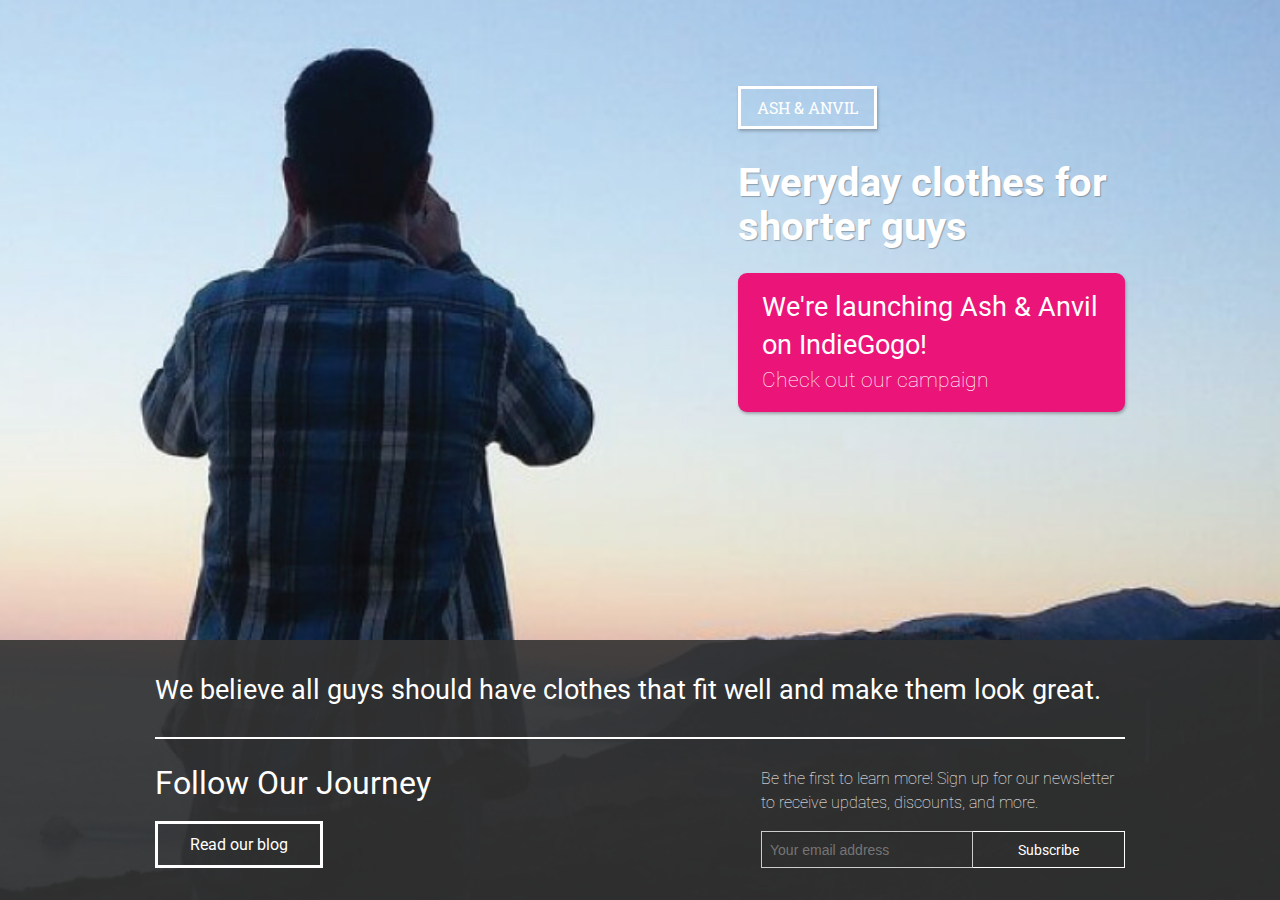
==== index.html @ 69ce6f6b "Adding OG tags to website and shareables page." ====
<!doctype html>
<html class="no-js" lang="en">
  <head>
    <meta charset="utf-8" />
    <meta name="viewport" content="width=device-width, initial-scale=1.0" />
    <meta property="og:title" content="Ash &amp; Anvil: Everyday shirts for the shorter guy">
	<meta content="Short guys struggle to find clothes that fit well.  We created their perfect shirt." property="og:description">
    <meta property="og:image" content="http://res.cloudinary.com/indiegogo-media-prod-cld/image/upload/c_fill,h_413,w_620/v1422154371/aerihfvxz7x0zca04md7.jpg" />
    <title>Ash &amp; Anvil - Everyday clothes for shorter guys</title>
    <link rel="stylesheet" href="stylesheets/style.css" />
    <link href="http://maxcdn.bootstrapcdn.com/font-awesome/4.2.0/css/font-awesome.min.css" rel="stylesheet">
    <script src="js/modernizr.js"></script>

	<script>
	    (function(f,b,g){
	        var xo=g.prototype.open,xs=g.prototype.send,c;
	        f.hj=f.hj||function(){(f.hj.q=f.hj.q||[]).push(arguments)};
	        f._hjSettings={hjid:10454, hjsv:2};
	        function ls(){f.hj.documentHtml=b.documentElement.outerHTML;c=b.createElement("script");c.async=1;c.src="//static.hotjar.com/c/hotjar-10454.js?sv=2";b.getElementsByTagName("head")[0].appendChild(c);}
	        if(b.readyState==="interactive"||b.readyState==="complete"||b.readyState==="loaded"){ls();}else{if(b.addEventListener){b.addEventListener("DOMContentLoaded",ls,false);}}
	        if(!f._hjPlayback && b.addEventListener){
	            g.prototype.open=function(l,j,m,h,k){this._u=j;xo.call(this,l,j,m,h,k)};
	            g.prototype.send=function(e){var j=this;function h(){if(j.readyState===4){f.hj("_xhr",j._u,j.status,j.response)}}this.addEventListener("readystatechange",h,false);xs.call(this,e)};
	        }
	    })(window,document,window.XMLHttpRequest);
	</script>

  </head>
  <body class="landing-page">

	<div class="hero-wrapper">
		<div class="row layout-row">
			<div class="medium-5 medium-push-7 columns text-content">
				<a href="index.html" class="logo-wrapper">Ash &amp; Anvil</a>
				<h1>Everyday clothes for shorter guys</h1>		
				<a href="http://igg.me/at/ash-and-anvil" target="_blank" class="indiegogo-button">
					<h3>We're launching Ash &amp; Anvil on IndieGogo!</h3>
					<p>Check out our campaign</p>
				</a>
			</div>
		</div>
	</div>

	<div class="footer-wrapper">
		<div class="row layout-row">
			<div class="large-12 columns text-content">
				<h3>We believe all guys should have clothes that fit well and make them look great.</h3>
				
				<div class="layout-inner-row">
					<div class="text inline">
						<h2>Follow Our Journey</h2>

						<a href="ourjourney.html" class="button white">Read our blog</a>
					</div><div class="sign-up inline">

						<!-- Begin MailChimp Signup Form -->
						<div id="mc_embed_signup">
							<form action="http://startupeffect.us8.list-manage.com/subscribe/post?u=512eec7bf910b686a4cf86372&amp;id=dde7fd5a45" method="post" id="mc-embedded-subscribe-form" name="mc-embedded-subscribe-form" class="validate" target="_blank" novalidate>
							    <div id="mc_embed_signup_scroll">

							    	<p>Be the first to learn more! Sign up for our newsletter to receive updates, discounts, and more.</p>

									<div class="row collapse">
										<div class="small-7 columns">
											<div class="mc-field-group">
												<label for="mce-EMAIL" style="display: none;">Your Email Address</label>
												<input type="email" value="" name="EMAIL" class="required email white" id="mce-EMAIL" placeholder="Your email address">
											</div>
										</div>
										<div class="small-5 columns">
											<div id="mce-responses" class="clear">
												<div class="response" id="mce-error-response" style="display:none"></div>
												<div class="response" id="mce-success-response" style="display:none"></div>
											</div>    <!-- real people should not fill this in and expect good things - do not remove this or risk form bot signups-->
										    <div style="position: absolute; left: -5000px;"><input type="text" name="b_512eec7bf910b686a4cf86372_dde7fd5a45" tabindex="-1" value=""></div>
										    <div class="clear"><input type="submit" value="Subscribe" name="subscribe" id="mc-embedded-subscribe" class="button white sign-up-button postfix"></div>
										</div>
								    </div>
							    </div>
							</form>
						</div>

						<!--End mc_embed_signup-->
					</div>			
				</div>

			</div>
		</div>
	</div>

    <script src="js/jquery.min.js"></script>
    <script src="js/foundation.min.js"></script>
    <script src="js/app.js"></script>

	<script>
	  (function(i,s,o,g,r,a,m){i['GoogleAnalyticsObject']=r;i[r]=i[r]||function(){
	  (i[r].q=i[r].q||[]).push(arguments)},i[r].l=1*new Date();a=s.createElement(o),
	  m=s.getElementsByTagName(o)[0];a.async=1;a.src=g;m.parentNode.insertBefore(a,m)
	  })(window,document,'script','//www.google-analytics.com/analytics.js','ga');

	  ga('create', 'UA-18984996-2', 'auto');
	  ga('send', 'pageview');

	</script>

  </body>
</html>
---- stylesheets/style.css ----
@import url(http://fonts.googleapis.com/css?family=Roboto+Slab:700,400);@import url(http://fonts.googleapis.com/css?family=Roboto:500,300,700,400);meta.foundation-version{font-family:"/5.5.0/"}meta.foundation-mq-small{font-family:"/only screen/";width:0}meta.foundation-mq-small-only{font-family:"/only screen and (max-width: 40em)/";width:0}meta.foundation-mq-medium{font-family:"/only screen and (min-width:40.063em)/";width:40.063em}meta.foundation-mq-medium-only{font-family:"/only screen and (min-width:40.063em) and (max-width:64em)/";width:40.063em}meta.foundation-mq-large{font-family:"/only screen and (min-width:64.063em)/";width:64.063em}meta.foundation-mq-large-only{font-family:"/only screen and (min-width:64.063em) and (max-width:90em)/";width:64.063em}meta.foundation-mq-xlarge{font-family:"/only screen and (min-width:90.063em)/";width:90.063em}meta.foundation-mq-xlarge-only{font-family:"/only screen and (min-width:90.063em) and (max-width:120em)/";width:90.063em}meta.foundation-mq-xxlarge{font-family:"/only screen and (min-width:120.063em)/";width:120.063em}meta.foundation-data-attribute-namespace{font-family:false}html,body{height:100%}*,*:before,*:after{-webkit-box-sizing:border-box;-moz-box-sizing:border-box;box-sizing:border-box}html,body{font-size:100%}body{background:#fff;color:#222;padding:0;margin:0;font-family:"Helvetica Neue",Helvetica,Roboto,Arial,sans-serif;font-weight:normal;font-style:normal;line-height:1.5;position:relative;cursor:auto}a:hover{cursor:pointer}img{max-width:100%;height:auto}img{-ms-interpolation-mode:bicubic}#map_canvas img,#map_canvas embed,#map_canvas object,.map_canvas img,.map_canvas embed,.map_canvas object{max-width:none !important}.left{float:left !important}.right{float:right !important}.clearfix:before,.clearfix:after{content:" ";display:table}.clearfix:after{clear:both}.hide{display:none !important;visibility:hidden}.invisible{visibility:hidden}.antialiased{-webkit-font-smoothing:antialiased;-moz-osx-font-smoothing:grayscale}img{display:inline-block;vertical-align:middle}textarea{height:auto;min-height:50px}select{width:100%}.row{width:100%;margin-left:auto;margin-right:auto;margin-top:0;margin-bottom:0;max-width:62.5rem}.row:before,.row:after{content:" ";display:table}.row:after{clear:both}.row.collapse>.column,.row.collapse>.columns{padding-left:0;padding-right:0}.row.collapse .row{margin-left:0;margin-right:0}.row .row{width:auto;margin-left:-0.9375rem;margin-right:-0.9375rem;margin-top:0;margin-bottom:0;max-width:none}.row .row:before,.row .row:after{content:" ";display:table}.row .row:after{clear:both}.row .row.collapse{width:auto;margin:0;max-width:none}.row .row.collapse:before,.row .row.collapse:after{content:" ";display:table}.row .row.collapse:after{clear:both}.column,.columns{padding-left:0.9375rem;padding-right:0.9375rem;width:100%;float:left}[class*="column"]+[class*="column"]:last-child{float:right}[class*="column"]+[class*="column"].end{float:left}@media only screen{.small-push-0{position:relative;left:0%;right:auto}.small-pull-0{position:relative;right:0%;left:auto}.small-push-1{position:relative;left:8.33333%;right:auto}.small-pull-1{position:relative;right:8.33333%;left:auto}.small-push-2{position:relative;left:16.66667%;right:auto}.small-pull-2{position:relative;right:16.66667%;left:auto}.small-push-3{position:relative;left:25%;right:auto}.small-pull-3{position:relative;right:25%;left:auto}.small-push-4{position:relative;left:33.33333%;right:auto}.small-pull-4{position:relative;right:33.33333%;left:auto}.small-push-5{position:relative;left:41.66667%;right:auto}.small-pull-5{position:relative;right:41.66667%;left:auto}.small-push-6{position:relative;left:50%;right:auto}.small-pull-6{position:relative;right:50%;left:auto}.small-push-7{position:relative;left:58.33333%;right:auto}.small-pull-7{position:relative;right:58.33333%;left:auto}.small-push-8{position:relative;left:66.66667%;right:auto}.small-pull-8{position:relative;right:66.66667%;left:auto}.small-push-9{position:relative;left:75%;right:auto}.small-pull-9{position:relative;right:75%;left:auto}.small-push-10{position:relative;left:83.33333%;right:auto}.small-pull-10{position:relative;right:83.33333%;left:auto}.small-push-11{position:relative;left:91.66667%;right:auto}.small-pull-11{position:relative;right:91.66667%;left:auto}.column,.columns{position:relative;padding-left:0.9375rem;padding-right:0.9375rem;float:left}.small-1{width:8.33333%}.small-2{width:16.66667%}.small-3{width:25%}.small-4{width:33.33333%}.small-5{width:41.66667%}.small-6{width:50%}.small-7{width:58.33333%}.small-8{width:66.66667%}.small-9{width:75%}.small-10{width:83.33333%}.small-11{width:91.66667%}.small-12{width:100%}.small-offset-0{margin-left:0% !important}.small-offset-1{margin-left:8.33333% !important}.small-offset-2{margin-left:16.66667% !important}.small-offset-3{margin-left:25% !important}.small-offset-4{margin-left:33.33333% !important}.small-offset-5{margin-left:41.66667% !important}.small-offset-6{margin-left:50% !important}.small-offset-7{margin-left:58.33333% !important}.small-offset-8{margin-left:66.66667% !important}.small-offset-9{margin-left:75% !important}.small-offset-10{margin-left:83.33333% !important}.small-offset-11{margin-left:91.66667% !important}.small-reset-order{margin-left:0;margin-right:0;left:auto;right:auto;float:left}.column.small-centered,.columns.small-centered{margin-left:auto;margin-right:auto;float:none}.column.small-uncentered,.columns.small-uncentered{margin-left:0;margin-right:0;float:left}.column.small-centered:last-child,.columns.small-centered:last-child{float:none}.column.small-uncentered:last-child,.columns.small-uncentered:last-child{float:left}.column.small-uncentered.opposite,.columns.small-uncentered.opposite{float:right}.row.small-collapse>.column,.row.small-collapse>.columns{padding-left:0;padding-right:0}.row.small-collapse .row{margin-left:0;margin-right:0}.row.small-uncollapse>.column,.row.small-uncollapse>.columns{padding-left:0.9375rem;padding-right:0.9375rem;float:left}}@media only screen and (min-width: 40.063em){.medium-push-0{position:relative;left:0%;right:auto}.medium-pull-0{position:relative;right:0%;left:auto}.medium-push-1{position:relative;left:8.33333%;right:auto}.medium-pull-1{position:relative;right:8.33333%;left:auto}.medium-push-2{position:relative;left:16.66667%;right:auto}.medium-pull-2{position:relative;right:16.66667%;left:auto}.medium-push-3{position:relative;left:25%;right:auto}.medium-pull-3{position:relative;right:25%;left:auto}.medium-push-4{position:relative;left:33.33333%;right:auto}.medium-pull-4{position:relative;right:33.33333%;left:auto}.medium-push-5{position:relative;left:41.66667%;right:auto}.medium-pull-5{position:relative;right:41.66667%;left:auto}.medium-push-6{position:relative;left:50%;right:auto}.medium-pull-6{position:relative;right:50%;left:auto}.medium-push-7{position:relative;left:58.33333%;right:auto}.medium-pull-7{position:relative;right:58.33333%;left:auto}.medium-push-8{position:relative;left:66.66667%;right:auto}.medium-pull-8{position:relative;right:66.66667%;left:auto}.medium-push-9{position:relative;left:75%;right:auto}.medium-pull-9{position:relative;right:75%;left:auto}.medium-push-10{position:relative;left:83.33333%;right:auto}.medium-pull-10{position:relative;right:83.33333%;left:auto}.medium-push-11{position:relative;left:91.66667%;right:auto}.medium-pull-11{position:relative;right:91.66667%;left:auto}.column,.columns{position:relative;padding-left:0.9375rem;padding-right:0.9375rem;float:left}.medium-1{width:8.33333%}.medium-2{width:16.66667%}.medium-3{width:25%}.medium-4{width:33.33333%}.medium-5{width:41.66667%}.medium-6{width:50%}.medium-7{width:58.33333%}.medium-8{width:66.66667%}.medium-9{width:75%}.medium-10{width:83.33333%}.medium-11{width:91.66667%}.medium-12{width:100%}.medium-offset-0{margin-left:0% !important}.medium-offset-1{margin-left:8.33333% !important}.medium-offset-2{margin-left:16.66667% !important}.medium-offset-3{margin-left:25% !important}.medium-offset-4{margin-left:33.33333% !important}.medium-offset-5{margin-left:41.66667% !important}.medium-offset-6{margin-left:50% !important}.medium-offset-7{margin-left:58.33333% !important}.medium-offset-8{margin-left:66.66667% !important}.medium-offset-9{margin-left:75% !important}.medium-offset-10{margin-left:83.33333% !important}.medium-offset-11{margin-left:91.66667% !important}.medium-reset-order{margin-left:0;margin-right:0;left:auto;right:auto;float:left}.column.medium-centered,.columns.medium-centered{margin-left:auto;margin-right:auto;float:none}.column.medium-uncentered,.columns.medium-uncentered{margin-left:0;margin-right:0;float:left}.column.medium-centered:last-child,.columns.medium-centered:last-child{float:none}.column.medium-uncentered:last-child,.columns.medium-uncentered:last-child{float:left}.column.medium-uncentered.opposite,.columns.medium-uncentered.opposite{float:right}.row.medium-collapse>.column,.row.medium-collapse>.columns{padding-left:0;padding-right:0}.row.medium-collapse .row{margin-left:0;margin-right:0}.row.medium-uncollapse>.column,.row.medium-uncollapse>.columns{padding-left:0.9375rem;padding-right:0.9375rem;float:left}.push-0{position:relative;left:0%;right:auto}.pull-0{position:relative;right:0%;left:auto}.push-1{position:relative;left:8.33333%;right:auto}.pull-1{position:relative;right:8.33333%;left:auto}.push-2{position:relative;left:16.66667%;right:auto}.pull-2{position:relative;right:16.66667%;left:auto}.push-3{position:relative;left:25%;right:auto}.pull-3{position:relative;right:25%;left:auto}.push-4{position:relative;left:33.33333%;right:auto}.pull-4{position:relative;right:33.33333%;left:auto}.push-5{position:relative;left:41.66667%;right:auto}.pull-5{position:relative;right:41.66667%;left:auto}.push-6{position:relative;left:50%;right:auto}.pull-6{position:relative;right:50%;left:auto}.push-7{position:relative;left:58.33333%;right:auto}.pull-7{position:relative;right:58.33333%;left:auto}.push-8{position:relative;left:66.66667%;right:auto}.pull-8{position:relative;right:66.66667%;left:auto}.push-9{position:relative;left:75%;right:auto}.pull-9{position:relative;right:75%;left:auto}.push-10{position:relative;left:83.33333%;right:auto}.pull-10{position:relative;right:83.33333%;left:auto}.push-11{position:relative;left:91.66667%;right:auto}.pull-11{position:relative;right:91.66667%;left:auto}}@media only screen and (min-width: 64.063em){.large-push-0{position:relative;left:0%;right:auto}.large-pull-0{position:relative;right:0%;left:auto}.large-push-1{position:relative;left:8.33333%;right:auto}.large-pull-1{position:relative;right:8.33333%;left:auto}.large-push-2{position:relative;left:16.66667%;right:auto}.large-pull-2{position:relative;right:16.66667%;left:auto}.large-push-3{position:relative;left:25%;right:auto}.large-pull-3{position:relative;right:25%;left:auto}.large-push-4{position:relative;left:33.33333%;right:auto}.large-pull-4{position:relative;right:33.33333%;left:auto}.large-push-5{position:relative;left:41.66667%;right:auto}.large-pull-5{position:relative;right:41.66667%;left:auto}.large-push-6{position:relative;left:50%;right:auto}.large-pull-6{position:relative;right:50%;left:auto}.large-push-7{position:relative;left:58.33333%;right:auto}.large-pull-7{position:relative;right:58.33333%;left:auto}.large-push-8{position:relative;left:66.66667%;right:auto}.large-pull-8{position:relative;right:66.66667%;left:auto}.large-push-9{position:relative;left:75%;right:auto}.large-pull-9{position:relative;right:75%;left:auto}.large-push-10{position:relative;left:83.33333%;right:auto}.large-pull-10{position:relative;right:83.33333%;left:auto}.large-push-11{position:relative;left:91.66667%;right:auto}.large-pull-11{position:relative;right:91.66667%;left:auto}.column,.columns{position:relative;padding-left:0.9375rem;padding-right:0.9375rem;float:left}.large-1{width:8.33333%}.large-2{width:16.66667%}.large-3{width:25%}.large-4{width:33.33333%}.large-5{width:41.66667%}.large-6{width:50%}.large-7{width:58.33333%}.large-8{width:66.66667%}.large-9{width:75%}.large-10{width:83.33333%}.large-11{width:91.66667%}.large-12{width:100%}.large-offset-0{margin-left:0% !important}.large-offset-1{margin-left:8.33333% !important}.large-offset-2{margin-left:16.66667% !important}.large-offset-3{margin-left:25% !important}.large-offset-4{margin-left:33.33333% !important}.large-offset-5{margin-left:41.66667% !important}.large-offset-6{margin-left:50% !important}.large-offset-7{margin-left:58.33333% !important}.large-offset-8{margin-left:66.66667% !important}.large-offset-9{margin-left:75% !important}.large-offset-10{margin-left:83.33333% !important}.large-offset-11{margin-left:91.66667% !important}.large-reset-order{margin-left:0;margin-right:0;left:auto;right:auto;float:left}.column.large-centered,.columns.large-centered{margin-left:auto;margin-right:auto;float:none}.column.large-uncentered,.columns.large-uncentered{margin-left:0;margin-right:0;float:left}.column.large-centered:last-child,.columns.large-centered:last-child{float:none}.column.large-uncentered:last-child,.columns.large-uncentered:last-child{float:left}.column.large-uncentered.opposite,.columns.large-uncentered.opposite{float:right}.row.large-collapse>.column,.row.large-collapse>.columns{padding-left:0;padding-right:0}.row.large-collapse .row{margin-left:0;margin-right:0}.row.large-uncollapse>.column,.row.large-uncollapse>.columns{padding-left:0.9375rem;padding-right:0.9375rem;float:left}.push-0{position:relative;left:0%;right:auto}.pull-0{position:relative;right:0%;left:auto}.push-1{position:relative;left:8.33333%;right:auto}.pull-1{position:relative;right:8.33333%;left:auto}.push-2{position:relative;left:16.66667%;right:auto}.pull-2{position:relative;right:16.66667%;left:auto}.push-3{position:relative;left:25%;right:auto}.pull-3{position:relative;right:25%;left:auto}.push-4{position:relative;left:33.33333%;right:auto}.pull-4{position:relative;right:33.33333%;left:auto}.push-5{position:relative;left:41.66667%;right:auto}.pull-5{position:relative;right:41.66667%;left:auto}.push-6{position:relative;left:50%;right:auto}.pull-6{position:relative;right:50%;left:auto}.push-7{position:relative;left:58.33333%;right:auto}.pull-7{position:relative;right:58.33333%;left:auto}.push-8{position:relative;left:66.66667%;right:auto}.pull-8{position:relative;right:66.66667%;left:auto}.push-9{position:relative;left:75%;right:auto}.pull-9{position:relative;right:75%;left:auto}.push-10{position:relative;left:83.33333%;right:auto}.pull-10{position:relative;right:83.33333%;left:auto}.push-11{position:relative;left:91.66667%;right:auto}.pull-11{position:relative;right:91.66667%;left:auto}}.accordion{margin-bottom:0}.accordion:before,.accordion:after{content:" ";display:table}.accordion:after{clear:both}.accordion .accordion-navigation,.accordion dd{display:block;margin-bottom:0 !important}.accordion .accordion-navigation.active>a,.accordion dd.active>a{background:#e8e8e8}.accordion .accordion-navigation>a,.accordion dd>a{background:#EFEFEF;color:#222;padding:1rem;display:block;font-family:"Helvetica Neue",Helvetica,Roboto,Arial,sans-serif;font-size:1rem}.accordion .accordion-navigation>a:hover,.accordion dd>a:hover{background:#e3e3e3}.accordion .accordion-navigation>.content,.accordion dd>.content{display:none;padding:0.9375rem}.accordion .accordion-navigation>.content.active,.accordion dd>.content.active{display:block;background:#fff}.alert-box{border-style:solid;border-width:1px;display:block;font-weight:normal;margin-bottom:1.25rem;position:relative;padding:0.875rem 1.5rem 0.875rem 0.875rem;font-size:0.8125rem;transition:opacity 300ms ease-out;background-color:#008CBA;border-color:#0078a0;color:#fff}.alert-box .close{font-size:1.375rem;padding:9px 6px 4px;line-height:0;position:absolute;top:50%;margin-top:-0.6875rem;right:0.25rem;color:#333;opacity:0.3;background:inherit}.alert-box .close:hover,.alert-box .close:focus{opacity:0.5}.alert-box.radius{border-radius:3px}.alert-box.round{border-radius:1000px}.alert-box.success{background-color:#43AC6A;border-color:#3a945b;color:#fff}.alert-box.alert{background-color:#f04124;border-color:#de2d0f;color:#fff}.alert-box.secondary{background-color:#e7e7e7;border-color:#c7c7c7;color:#4f4f4f}.alert-box.warning{background-color:#f08a24;border-color:#de770f;color:#fff}.alert-box.info{background-color:#a0d3e8;border-color:#74bfdd;color:#4f4f4f}.alert-box.alert-close{opacity:0}[class*="block-grid-"]{display:block;padding:0;margin:0 -0.625rem}[class*="block-grid-"]:before,[class*="block-grid-"]:after{content:" ";display:table}[class*="block-grid-"]:after{clear:both}[class*="block-grid-"]>li{display:block;height:auto;float:left;padding:0 0.625rem 1.25rem}@media only screen{.small-block-grid-1>li{width:100%;list-style:none}.small-block-grid-1>li:nth-of-type(1n){clear:none}.small-block-grid-1>li:nth-of-type(1n+1){clear:both}.small-block-grid-2>li{width:50%;list-style:none}.small-block-grid-2>li:nth-of-type(1n){clear:none}.small-block-grid-2>li:nth-of-type(2n+1){clear:both}.small-block-grid-3>li{width:33.33333%;list-style:none}.small-block-grid-3>li:nth-of-type(1n){clear:none}.small-block-grid-3>li:nth-of-type(3n+1){clear:both}.small-block-grid-4>li{width:25%;list-style:none}.small-block-grid-4>li:nth-of-type(1n){clear:none}.small-block-grid-4>li:nth-of-type(4n+1){clear:both}.small-block-grid-5>li{width:20%;list-style:none}.small-block-grid-5>li:nth-of-type(1n){clear:none}.small-block-grid-5>li:nth-of-type(5n+1){clear:both}.small-block-grid-6>li{width:16.66667%;list-style:none}.small-block-grid-6>li:nth-of-type(1n){clear:none}.small-block-grid-6>li:nth-of-type(6n+1){clear:both}.small-block-grid-7>li{width:14.28571%;list-style:none}.small-block-grid-7>li:nth-of-type(1n){clear:none}.small-block-grid-7>li:nth-of-type(7n+1){clear:both}.small-block-grid-8>li{width:12.5%;list-style:none}.small-block-grid-8>li:nth-of-type(1n){clear:none}.small-block-grid-8>li:nth-of-type(8n+1){clear:both}.small-block-grid-9>li{width:11.11111%;list-style:none}.small-block-grid-9>li:nth-of-type(1n){clear:none}.small-block-grid-9>li:nth-of-type(9n+1){clear:both}.small-block-grid-10>li{width:10%;list-style:none}.small-block-grid-10>li:nth-of-type(1n){clear:none}.small-block-grid-10>li:nth-of-type(10n+1){clear:both}.small-block-grid-11>li{width:9.09091%;list-style:none}.small-block-grid-11>li:nth-of-type(1n){clear:none}.small-block-grid-11>li:nth-of-type(11n+1){clear:both}.small-block-grid-12>li{width:8.33333%;list-style:none}.small-block-grid-12>li:nth-of-type(1n){clear:none}.small-block-grid-12>li:nth-of-type(12n+1){clear:both}}@media only screen and (min-width: 40.063em){.medium-block-grid-1>li{width:100%;list-style:none}.medium-block-grid-1>li:nth-of-type(1n){clear:none}.medium-block-grid-1>li:nth-of-type(1n+1){clear:both}.medium-block-grid-2>li{width:50%;list-style:none}.medium-block-grid-2>li:nth-of-type(1n){clear:none}.medium-block-grid-2>li:nth-of-type(2n+1){clear:both}.medium-block-grid-3>li{width:33.33333%;list-style:none}.medium-block-grid-3>li:nth-of-type(1n){clear:none}.medium-block-grid-3>li:nth-of-type(3n+1){clear:both}.medium-block-grid-4>li{width:25%;list-style:none}.medium-block-grid-4>li:nth-of-type(1n){clear:none}.medium-block-grid-4>li:nth-of-type(4n+1){clear:both}.medium-block-grid-5>li{width:20%;list-style:none}.medium-block-grid-5>li:nth-of-type(1n){clear:none}.medium-block-grid-5>li:nth-of-type(5n+1){clear:both}.medium-block-grid-6>li{width:16.66667%;list-style:none}.medium-block-grid-6>li:nth-of-type(1n){clear:none}.medium-block-grid-6>li:nth-of-type(6n+1){clear:both}.medium-block-grid-7>li{width:14.28571%;list-style:none}.medium-block-grid-7>li:nth-of-type(1n){clear:none}.medium-block-grid-7>li:nth-of-type(7n+1){clear:both}.medium-block-grid-8>li{width:12.5%;list-style:none}.medium-block-grid-8>li:nth-of-type(1n){clear:none}.medium-block-grid-8>li:nth-of-type(8n+1){clear:both}.medium-block-grid-9>li{width:11.11111%;list-style:none}.medium-block-grid-9>li:nth-of-type(1n){clear:none}.medium-block-grid-9>li:nth-of-type(9n+1){clear:both}.medium-block-grid-10>li{width:10%;list-style:none}.medium-block-grid-10>li:nth-of-type(1n){clear:none}.medium-block-grid-10>li:nth-of-type(10n+1){clear:both}.medium-block-grid-11>li{width:9.09091%;list-style:none}.medium-block-grid-11>li:nth-of-type(1n){clear:none}.medium-block-grid-11>li:nth-of-type(11n+1){clear:both}.medium-block-grid-12>li{width:8.33333%;list-style:none}.medium-block-grid-12>li:nth-of-type(1n){clear:none}.medium-block-grid-12>li:nth-of-type(12n+1){clear:both}}@media only screen and (min-width: 64.063em){.large-block-grid-1>li{width:100%;list-style:none}.large-block-grid-1>li:nth-of-type(1n){clear:none}.large-block-grid-1>li:nth-of-type(1n+1){clear:both}.large-block-grid-2>li{width:50%;list-style:none}.large-block-grid-2>li:nth-of-type(1n){clear:none}.large-block-grid-2>li:nth-of-type(2n+1){clear:both}.large-block-grid-3>li{width:33.33333%;list-style:none}.large-block-grid-3>li:nth-of-type(1n){clear:none}.large-block-grid-3>li:nth-of-type(3n+1){clear:both}.large-block-grid-4>li{width:25%;list-style:none}.large-block-grid-4>li:nth-of-type(1n){clear:none}.large-block-grid-4>li:nth-of-type(4n+1){clear:both}.large-block-grid-5>li{width:20%;list-style:none}.large-block-grid-5>li:nth-of-type(1n){clear:none}.large-block-grid-5>li:nth-of-type(5n+1){clear:both}.large-block-grid-6>li{width:16.66667%;list-style:none}.large-block-grid-6>li:nth-of-type(1n){clear:none}.large-block-grid-6>li:nth-of-type(6n+1){clear:both}.large-block-grid-7>li{width:14.28571%;list-style:none}.large-block-grid-7>li:nth-of-type(1n){clear:none}.large-block-grid-7>li:nth-of-type(7n+1){clear:both}.large-block-grid-8>li{width:12.5%;list-style:none}.large-block-grid-8>li:nth-of-type(1n){clear:none}.large-block-grid-8>li:nth-of-type(8n+1){clear:both}.large-block-grid-9>li{width:11.11111%;list-style:none}.large-block-grid-9>li:nth-of-type(1n){clear:none}.large-block-grid-9>li:nth-of-type(9n+1){clear:both}.large-block-grid-10>li{width:10%;list-style:none}.large-block-grid-10>li:nth-of-type(1n){clear:none}.large-block-grid-10>li:nth-of-type(10n+1){clear:both}.large-block-grid-11>li{width:9.09091%;list-style:none}.large-block-grid-11>li:nth-of-type(1n){clear:none}.large-block-grid-11>li:nth-of-type(11n+1){clear:both}.large-block-grid-12>li{width:8.33333%;list-style:none}.large-block-grid-12>li:nth-of-type(1n){clear:none}.large-block-grid-12>li:nth-of-type(12n+1){clear:both}}.breadcrumbs{display:block;padding:0.5625rem 0.875rem 0.5625rem;overflow:hidden;margin-left:0;list-style:none;border-style:solid;border-width:1px;background-color:#f4f4f4;border-color:#dcdcdc;border-radius:3px}.breadcrumbs>*{margin:0;float:left;font-size:0.6875rem;line-height:0.6875rem;text-transform:uppercase;color:#008CBA}.breadcrumbs>*:hover a,.breadcrumbs>*:focus a{text-decoration:underline}.breadcrumbs>* a{color:#008CBA}.breadcrumbs>*.current{cursor:default;color:#333}.breadcrumbs>*.current a{cursor:default;color:#333}.breadcrumbs>*.current:hover,.breadcrumbs>*.current:hover a,.breadcrumbs>*.current:focus,.breadcrumbs>*.current:focus a{text-decoration:none}.breadcrumbs>*.unavailable{color:#999}.breadcrumbs>*.unavailable a{color:#999}.breadcrumbs>*.unavailable:hover,.breadcrumbs>*.unavailable:hover a,.breadcrumbs>*.unavailable:focus,.breadcrumbs>*.unavailable a:focus{text-decoration:none;color:#999;cursor:default}.breadcrumbs>*:before{content:"/";color:#aaa;margin:0 0.75rem;position:relative;top:1px}.breadcrumbs>*:first-child:before{content:" ";margin:0}[aria-label="breadcrumbs"] [aria-hidden="true"]:after{content:"/"}button,.button{border-style:solid;border-width:0;cursor:pointer;font-family:"Helvetica Neue",Helvetica,Roboto,Arial,sans-serif;font-weight:normal;line-height:normal;margin:0 0 1.25rem;position:relative;text-decoration:none;text-align:center;-webkit-appearance:none;border-radius:0;display:inline-block;padding-top:1rem;padding-right:2rem;padding-bottom:1.0625rem;padding-left:2rem;font-size:1rem;background-color:#008CBA;border-color:#007095;color:#fff;transition:background-color 300ms ease-out}button:hover,button:focus,.button:hover,.button:focus{background-color:#007095}button:hover,button:focus,.button:hover,.button:focus{color:#fff}button.secondary,.button.secondary{background-color:#e7e7e7;border-color:#b9b9b9;color:#333}button.secondary:hover,button.secondary:focus,.button.secondary:hover,.button.secondary:focus{background-color:#b9b9b9}button.secondary:hover,button.secondary:focus,.button.secondary:hover,.button.secondary:focus{color:#333}button.success,.button.success{background-color:#43AC6A;border-color:#368a55;color:#fff}button.success:hover,button.success:focus,.button.success:hover,.button.success:focus{background-color:#368a55}button.success:hover,button.success:focus,.button.success:hover,.button.success:focus{color:#fff}button.alert,.button.alert{background-color:#f04124;border-color:#cf2a0e;color:#fff}button.alert:hover,button.alert:focus,.button.alert:hover,.button.alert:focus{background-color:#cf2a0e}button.alert:hover,button.alert:focus,.button.alert:hover,.button.alert:focus{color:#fff}button.warning,.button.warning{background-color:#f08a24;border-color:#cf6e0e;color:#fff}button.warning:hover,button.warning:focus,.button.warning:hover,.button.warning:focus{background-color:#cf6e0e}button.warning:hover,button.warning:focus,.button.warning:hover,.button.warning:focus{color:#fff}button.info,.button.info{background-color:#a0d3e8;border-color:#61b6d9;color:#333}button.info:hover,button.info:focus,.button.info:hover,.button.info:focus{background-color:#61b6d9}button.info:hover,button.info:focus,.button.info:hover,.button.info:focus{color:#fff}button.large,.button.large{padding-top:1.125rem;padding-right:2.25rem;padding-bottom:1.1875rem;padding-left:2.25rem;font-size:1.25rem}button.small,.button.small{padding-top:0.875rem;padding-right:1.75rem;padding-bottom:0.9375rem;padding-left:1.75rem;font-size:0.8125rem}button.tiny,.button.tiny{padding-top:0.625rem;padding-right:1.25rem;padding-bottom:0.6875rem;padding-left:1.25rem;font-size:0.6875rem}button.expand,.button.expand{padding-right:0;padding-left:0;width:100%}button.left-align,.button.left-align{text-align:left;text-indent:0.75rem}button.right-align,.button.right-align{text-align:right;padding-right:0.75rem}button.radius,.button.radius{border-radius:3px}button.round,.button.round{border-radius:1000px}button.disabled,button[disabled],.button.disabled,.button[disabled]{background-color:#008CBA;border-color:#007095;color:#fff;cursor:default;opacity:0.7;box-shadow:none}button.disabled:hover,button.disabled:focus,button[disabled]:hover,button[disabled]:focus,.button.disabled:hover,.button.disabled:focus,.button[disabled]:hover,.button[disabled]:focus{background-color:#007095}button.disabled:hover,button.disabled:focus,button[disabled]:hover,button[disabled]:focus,.button.disabled:hover,.button.disabled:focus,.button[disabled]:hover,.button[disabled]:focus{color:#fff}button.disabled:hover,button.disabled:focus,button[disabled]:hover,button[disabled]:focus,.button.disabled:hover,.button.disabled:focus,.button[disabled]:hover,.button[disabled]:focus{background-color:#008CBA}button.disabled.secondary,button[disabled].secondary,.button.disabled.secondary,.button[disabled].secondary{background-color:#e7e7e7;border-color:#b9b9b9;color:#333;cursor:default;opacity:0.7;box-shadow:none}button.disabled.secondary:hover,button.disabled.secondary:focus,button[disabled].secondary:hover,button[disabled].secondary:focus,.button.disabled.secondary:hover,.button.disabled.secondary:focus,.button[disabled].secondary:hover,.button[disabled].secondary:focus{background-color:#b9b9b9}button.disabled.secondary:hover,button.disabled.secondary:focus,button[disabled].secondary:hover,button[disabled].secondary:focus,.button.disabled.secondary:hover,.button.disabled.secondary:focus,.button[disabled].secondary:hover,.button[disabled].secondary:focus{color:#333}button.disabled.secondary:hover,button.disabled.secondary:focus,button[disabled].secondary:hover,button[disabled].secondary:focus,.button.disabled.secondary:hover,.button.disabled.secondary:focus,.button[disabled].secondary:hover,.button[disabled].secondary:focus{background-color:#e7e7e7}button.disabled.success,button[disabled].success,.button.disabled.success,.button[disabled].success{background-color:#43AC6A;border-color:#368a55;color:#fff;cursor:default;opacity:0.7;box-shadow:none}button.disabled.success:hover,button.disabled.success:focus,button[disabled].success:hover,button[disabled].success:focus,.button.disabled.success:hover,.button.disabled.success:focus,.button[disabled].success:hover,.button[disabled].success:focus{background-color:#368a55}button.disabled.success:hover,button.disabled.success:focus,button[disabled].success:hover,button[disabled].success:focus,.button.disabled.success:hover,.button.disabled.success:focus,.button[disabled].success:hover,.button[disabled].success:focus{color:#fff}button.disabled.success:hover,button.disabled.success:focus,button[disabled].success:hover,button[disabled].success:focus,.button.disabled.success:hover,.button.disabled.success:focus,.button[disabled].success:hover,.button[disabled].success:focus{background-color:#43AC6A}button.disabled.alert,button[disabled].alert,.button.disabled.alert,.button[disabled].alert{background-color:#f04124;border-color:#cf2a0e;color:#fff;cursor:default;opacity:0.7;box-shadow:none}button.disabled.alert:hover,button.disabled.alert:focus,button[disabled].alert:hover,button[disabled].alert:focus,.button.disabled.alert:hover,.button.disabled.alert:focus,.button[disabled].alert:hover,.button[disabled].alert:focus{background-color:#cf2a0e}button.disabled.alert:hover,button.disabled.alert:focus,button[disabled].alert:hover,button[disabled].alert:focus,.button.disabled.alert:hover,.button.disabled.alert:focus,.button[disabled].alert:hover,.button[disabled].alert:focus{color:#fff}button.disabled.alert:hover,button.disabled.alert:focus,button[disabled].alert:hover,button[disabled].alert:focus,.button.disabled.alert:hover,.button.disabled.alert:focus,.button[disabled].alert:hover,.button[disabled].alert:focus{background-color:#f04124}button.disabled.warning,button[disabled].warning,.button.disabled.warning,.button[disabled].warning{background-color:#f08a24;border-color:#cf6e0e;color:#fff;cursor:default;opacity:0.7;box-shadow:none}button.disabled.warning:hover,button.disabled.warning:focus,button[disabled].warning:hover,button[disabled].warning:focus,.button.disabled.warning:hover,.button.disabled.warning:focus,.button[disabled].warning:hover,.button[disabled].warning:focus{background-color:#cf6e0e}button.disabled.warning:hover,button.disabled.warning:focus,button[disabled].warning:hover,button[disabled].warning:focus,.button.disabled.warning:hover,.button.disabled.warning:focus,.button[disabled].warning:hover,.button[disabled].warning:focus{color:#fff}button.disabled.warning:hover,button.disabled.warning:focus,button[disabled].warning:hover,button[disabled].warning:focus,.button.disabled.warning:hover,.button.disabled.warning:focus,.button[disabled].warning:hover,.button[disabled].warning:focus{background-color:#f08a24}button.disabled.info,button[disabled].info,.button.disabled.info,.button[disabled].info{background-color:#a0d3e8;border-color:#61b6d9;color:#333;cursor:default;opacity:0.7;box-shadow:none}button.disabled.info:hover,button.disabled.info:focus,button[disabled].info:hover,button[disabled].info:focus,.button.disabled.info:hover,.button.disabled.info:focus,.button[disabled].info:hover,.button[disabled].info:focus{background-color:#61b6d9}button.disabled.info:hover,button.disabled.info:focus,button[disabled].info:hover,button[disabled].info:focus,.button.disabled.info:hover,.button.disabled.info:focus,.button[disabled].info:hover,.button[disabled].info:focus{color:#fff}button.disabled.info:hover,button.disabled.info:focus,button[disabled].info:hover,button[disabled].info:focus,.button.disabled.info:hover,.button.disabled.info:focus,.button[disabled].info:hover,.button[disabled].info:focus{background-color:#a0d3e8}button::-moz-focus-inner{border:0;padding:0}@media only screen and (min-width: 40.063em){button,.button{display:inline-block}}.button-group{list-style:none;margin:0;left:0}.button-group:before,.button-group:after{content:" ";display:table}.button-group:after{clear:both}.button-group>li{margin:0 -2px;display:inline-block}.button-group>li>button,.button-group>li .button{border-left:1px solid;border-color:rgba(255,255,255,0.5)}.button-group>li:first-child button,.button-group>li:first-child .button{border-left:0}.button-group.stack>li{margin:0 -2px;display:inline-block;display:block;margin:0;float:none}.button-group.stack>li>button,.button-group.stack>li .button{border-left:1px solid;border-color:rgba(255,255,255,0.5)}.button-group.stack>li:first-child button,.button-group.stack>li:first-child .button{border-left:0}.button-group.stack>li>button,.button-group.stack>li .button{border-top:1px solid;border-color:rgba(255,255,255,0.5);border-left-width:0;margin:0;display:block}.button-group.stack>li:first-child button,.button-group.stack>li:first-child .button{border-top:0}.button-group.stack-for-small>li{margin:0 -2px;display:inline-block}.button-group.stack-for-small>li>button,.button-group.stack-for-small>li .button{border-left:1px solid;border-color:rgba(255,255,255,0.5)}.button-group.stack-for-small>li:first-child button,.button-group.stack-for-small>li:first-child .button{border-left:0}@media only screen and (max-width: 40em){.button-group.stack-for-small>li{margin:0 -2px;display:inline-block;display:block;margin:0}.button-group.stack-for-small>li>button,.button-group.stack-for-small>li .button{border-left:1px solid;border-color:rgba(255,255,255,0.5)}.button-group.stack-for-small>li:first-child button,.button-group.stack-for-small>li:first-child .button{border-left:0}.button-group.stack-for-small>li>button,.button-group.stack-for-small>li .button{border-top:1px solid;border-color:rgba(255,255,255,0.5);border-left-width:0;margin:0;display:block}.button-group.stack-for-small>li:first-child button,.button-group.stack-for-small>li:first-child .button{border-top:0}}.button-group.radius>*{margin:0 -2px;display:inline-block}.button-group.radius>*>button,.button-group.radius>* .button{border-left:1px solid;border-color:rgba(255,255,255,0.5)}.button-group.radius>*:first-child button,.button-group.radius>*:first-child .button{border-left:0}.button-group.radius>*,.button-group.radius>*>a,.button-group.radius>*>button,.button-group.radius>*>.button{border-radius:0}.button-group.radius>*:first-child,.button-group.radius>*:first-child>a,.button-group.radius>*:first-child>button,.button-group.radius>*:first-child>.button{-webkit-border-bottom-left-radius:3px;-webkit-border-top-left-radius:3px;border-bottom-left-radius:3px;border-top-left-radius:3px}.button-group.radius>*:last-child,.button-group.radius>*:last-child>a,.button-group.radius>*:last-child>button,.button-group.radius>*:last-child>.button{-webkit-border-bottom-right-radius:3px;-webkit-border-top-right-radius:3px;border-bottom-right-radius:3px;border-top-right-radius:3px}.button-group.radius.stack>*{margin:0 -2px;display:inline-block;display:block;margin:0}.button-group.radius.stack>*>button,.button-group.radius.stack>* .button{border-left:1px solid;border-color:rgba(255,255,255,0.5)}.button-group.radius.stack>*:first-child button,.button-group.radius.stack>*:first-child .button{border-left:0}.button-group.radius.stack>*>button,.button-group.radius.stack>* .button{border-top:1px solid;border-color:rgba(255,255,255,0.5);border-left-width:0;margin:0;display:block}.button-group.radius.stack>*:first-child button,.button-group.radius.stack>*:first-child .button{border-top:0}.button-group.radius.stack>*,.button-group.radius.stack>*>a,.button-group.radius.stack>*>button,.button-group.radius.stack>*>.button{border-radius:0}.button-group.radius.stack>*:first-child,.button-group.radius.stack>*:first-child>a,.button-group.radius.stack>*:first-child>button,.button-group.radius.stack>*:first-child>.button{-webkit-top-left-radius:3px;-webkit-top-right-radius:3px;border-top-left-radius:3px;border-top-right-radius:3px}.button-group.radius.stack>*:last-child,.button-group.radius.stack>*:last-child>a,.button-group.radius.stack>*:last-child>button,.button-group.radius.stack>*:last-child>.button{-webkit-bottom-left-radius:3px;-webkit-bottom-right-radius:3px;border-bottom-left-radius:3px;border-bottom-right-radius:3px}@media only screen and (min-width: 40.063em){.button-group.radius.stack-for-small>*{margin:0 -2px;display:inline-block}.button-group.radius.stack-for-small>*>button,.button-group.radius.stack-for-small>* .button{border-left:1px solid;border-color:rgba(255,255,255,0.5)}.button-group.radius.stack-for-small>*:first-child button,.button-group.radius.stack-for-small>*:first-child .button{border-left:0}.button-group.radius.stack-for-small>*,.button-group.radius.stack-for-small>*>a,.button-group.radius.stack-for-small>*>button,.button-group.radius.stack-for-small>*>.button{border-radius:0}.button-group.radius.stack-for-small>*:first-child,.button-group.radius.stack-for-small>*:first-child>a,.button-group.radius.stack-for-small>*:first-child>button,.button-group.radius.stack-for-small>*:first-child>.button{-webkit-border-bottom-left-radius:3px;-webkit-border-top-left-radius:3px;border-bottom-left-radius:3px;border-top-left-radius:3px}.button-group.radius.stack-for-small>*:last-child,.button-group.radius.stack-for-small>*:last-child>a,.button-group.radius.stack-for-small>*:last-child>button,.button-group.radius.stack-for-small>*:last-child>.button{-webkit-border-bottom-right-radius:3px;-webkit-border-top-right-radius:3px;border-bottom-right-radius:3px;border-top-right-radius:3px}}@media only screen and (max-width: 40em){.button-group.radius.stack-for-small>*{margin:0 -2px;display:inline-block;display:block;margin:0}.button-group.radius.stack-for-small>*>button,.button-group.radius.stack-for-small>* .button{border-left:1px solid;border-color:rgba(255,255,255,0.5)}.button-group.radius.stack-for-small>*:first-child button,.button-group.radius.stack-for-small>*:first-child .button{border-left:0}.button-group.radius.stack-for-small>*>button,.button-group.radius.stack-for-small>* .button{border-top:1px solid;border-color:rgba(255,255,255,0.5);border-left-width:0;margin:0;display:block}.button-group.radius.stack-for-small>*:first-child button,.button-group.radius.stack-for-small>*:first-child .button{border-top:0}.button-group.radius.stack-for-small>*,.button-group.radius.stack-for-small>*>a,.button-group.radius.stack-for-small>*>button,.button-group.radius.stack-for-small>*>.button{border-radius:0}.button-group.radius.stack-for-small>*:first-child,.button-group.radius.stack-for-small>*:first-child>a,.button-group.radius.stack-for-small>*:first-child>button,.button-group.radius.stack-for-small>*:first-child>.button{-webkit-top-left-radius:3px;-webkit-top-right-radius:3px;border-top-left-radius:3px;border-top-right-radius:3px}.button-group.radius.stack-for-small>*:last-child,.button-group.radius.stack-for-small>*:last-child>a,.button-group.radius.stack-for-small>*:last-child>button,.button-group.radius.stack-for-small>*:last-child>.button{-webkit-bottom-left-radius:3px;-webkit-bottom-right-radius:3px;border-bottom-left-radius:3px;border-bottom-right-radius:3px}}.button-group.round>*{margin:0 -2px;display:inline-block}.button-group.round>*>button,.button-group.round>* .button{border-left:1px solid;border-color:rgba(255,255,255,0.5)}.button-group.round>*:first-child button,.button-group.round>*:first-child .button{border-left:0}.button-group.round>*,.button-group.round>*>a,.button-group.round>*>button,.button-group.round>*>.button{border-radius:0}.button-group.round>*:first-child,.button-group.round>*:first-child>a,.button-group.round>*:first-child>button,.button-group.round>*:first-child>.button{-webkit-border-bottom-left-radius:1000px;-webkit-border-top-left-radius:1000px;border-bottom-left-radius:1000px;border-top-left-radius:1000px}.button-group.round>*:last-child,.button-group.round>*:last-child>a,.button-group.round>*:last-child>button,.button-group.round>*:last-child>.button{-webkit-border-bottom-right-radius:1000px;-webkit-border-top-right-radius:1000px;border-bottom-right-radius:1000px;border-top-right-radius:1000px}.button-group.round.stack>*{margin:0 -2px;display:inline-block;display:block;margin:0}.button-group.round.stack>*>button,.button-group.round.stack>* .button{border-left:1px solid;border-color:rgba(255,255,255,0.5)}.button-group.round.stack>*:first-child button,.button-group.round.stack>*:first-child .button{border-left:0}.button-group.round.stack>*>button,.button-group.round.stack>* .button{border-top:1px solid;border-color:rgba(255,255,255,0.5);border-left-width:0;margin:0;display:block}.button-group.round.stack>*:first-child button,.button-group.round.stack>*:first-child .button{border-top:0}.button-group.round.stack>*,.button-group.round.stack>*>a,.button-group.round.stack>*>button,.button-group.round.stack>*>.button{border-radius:0}.button-group.round.stack>*:first-child,.button-group.round.stack>*:first-child>a,.button-group.round.stack>*:first-child>button,.button-group.round.stack>*:first-child>.button{-webkit-top-left-radius:1rem;-webkit-top-right-radius:1rem;border-top-left-radius:1rem;border-top-right-radius:1rem}.button-group.round.stack>*:last-child,.button-group.round.stack>*:last-child>a,.button-group.round.stack>*:last-child>button,.button-group.round.stack>*:last-child>.button{-webkit-bottom-left-radius:1rem;-webkit-bottom-right-radius:1rem;border-bottom-left-radius:1rem;border-bottom-right-radius:1rem}@media only screen and (min-width: 40.063em){.button-group.round.stack-for-small>*{margin:0 -2px;display:inline-block}.button-group.round.stack-for-small>*>button,.button-group.round.stack-for-small>* .button{border-left:1px solid;border-color:rgba(255,255,255,0.5)}.button-group.round.stack-for-small>*:first-child button,.button-group.round.stack-for-small>*:first-child .button{border-left:0}.button-group.round.stack-for-small>*,.button-group.round.stack-for-small>*>a,.button-group.round.stack-for-small>*>button,.button-group.round.stack-for-small>*>.button{border-radius:0}.button-group.round.stack-for-small>*:first-child,.button-group.round.stack-for-small>*:first-child>a,.button-group.round.stack-for-small>*:first-child>button,.button-group.round.stack-for-small>*:first-child>.button{-webkit-border-bottom-left-radius:1000px;-webkit-border-top-left-radius:1000px;border-bottom-left-radius:1000px;border-top-left-radius:1000px}.button-group.round.stack-for-small>*:last-child,.button-group.round.stack-for-small>*:last-child>a,.button-group.round.stack-for-small>*:last-child>button,.button-group.round.stack-for-small>*:last-child>.button{-webkit-border-bottom-right-radius:1000px;-webkit-border-top-right-radius:1000px;border-bottom-right-radius:1000px;border-top-right-radius:1000px}}@media only screen and (max-width: 40em){.button-group.round.stack-for-small>*{margin:0 -2px;display:inline-block;display:block;margin:0}.button-group.round.stack-for-small>*>button,.button-group.round.stack-for-small>* .button{border-left:1px solid;border-color:rgba(255,255,255,0.5)}.button-group.round.stack-for-small>*:first-child button,.button-group.round.stack-for-small>*:first-child .button{border-left:0}.button-group.round.stack-for-small>*>button,.button-group.round.stack-for-small>* .button{border-top:1px solid;border-color:rgba(255,255,255,0.5);border-left-width:0;margin:0;display:block}.button-group.round.stack-for-small>*:first-child button,.button-group.round.stack-for-small>*:first-child .button{border-top:0}.button-group.round.stack-for-small>*,.button-group.round.stack-for-small>*>a,.button-group.round.stack-for-small>*>button,.button-group.round.stack-for-small>*>.button{border-radius:0}.button-group.round.stack-for-small>*:first-child,.button-group.round.stack-for-small>*:first-child>a,.button-group.round.stack-for-small>*:first-child>button,.button-group.round.stack-for-small>*:first-child>.button{-webkit-top-left-radius:1rem;-webkit-top-right-radius:1rem;border-top-left-radius:1rem;border-top-right-radius:1rem}.button-group.round.stack-for-small>*:last-child,.button-group.round.stack-for-small>*:last-child>a,.button-group.round.stack-for-small>*:last-child>button,.button-group.round.stack-for-small>*:last-child>.button{-webkit-bottom-left-radius:1rem;-webkit-bottom-right-radius:1rem;border-bottom-left-radius:1rem;border-bottom-right-radius:1rem}}.button-group.even-2 li{margin:0 -2px;display:inline-block;width:50%}.button-group.even-2 li>button,.button-group.even-2 li .button{border-left:1px solid;border-color:rgba(255,255,255,0.5)}.button-group.even-2 li:first-child button,.button-group.even-2 li:first-child .button{border-left:0}.button-group.even-2 li button,.button-group.even-2 li .button{width:100%}.button-group.even-3 li{margin:0 -2px;display:inline-block;width:33.33333%}.button-group.even-3 li>button,.button-group.even-3 li .button{border-left:1px solid;border-color:rgba(255,255,255,0.5)}.button-group.even-3 li:first-child button,.button-group.even-3 li:first-child .button{border-left:0}.button-group.even-3 li button,.button-group.even-3 li .button{width:100%}.button-group.even-4 li{margin:0 -2px;display:inline-block;width:25%}.button-group.even-4 li>button,.button-group.even-4 li .button{border-left:1px solid;border-color:rgba(255,255,255,0.5)}.button-group.even-4 li:first-child button,.button-group.even-4 li:first-child .button{border-left:0}.button-group.even-4 li button,.button-group.even-4 li .button{width:100%}.button-group.even-5 li{margin:0 -2px;display:inline-block;width:20%}.button-group.even-5 li>button,.button-group.even-5 li .button{border-left:1px solid;border-color:rgba(255,255,255,0.5)}.button-group.even-5 li:first-child button,.button-group.even-5 li:first-child .button{border-left:0}.button-group.even-5 li button,.button-group.even-5 li .button{width:100%}.button-group.even-6 li{margin:0 -2px;display:inline-block;width:16.66667%}.button-group.even-6 li>button,.button-group.even-6 li .button{border-left:1px solid;border-color:rgba(255,255,255,0.5)}.button-group.even-6 li:first-child button,.button-group.even-6 li:first-child .button{border-left:0}.button-group.even-6 li button,.button-group.even-6 li .button{width:100%}.button-group.even-7 li{margin:0 -2px;display:inline-block;width:14.28571%}.button-group.even-7 li>button,.button-group.even-7 li .button{border-left:1px solid;border-color:rgba(255,255,255,0.5)}.button-group.even-7 li:first-child button,.button-group.even-7 li:first-child .button{border-left:0}.button-group.even-7 li button,.button-group.even-7 li .button{width:100%}.button-group.even-8 li{margin:0 -2px;display:inline-block;width:12.5%}.button-group.even-8 li>button,.button-group.even-8 li .button{border-left:1px solid;border-color:rgba(255,255,255,0.5)}.button-group.even-8 li:first-child button,.button-group.even-8 li:first-child .button{border-left:0}.button-group.even-8 li button,.button-group.even-8 li .button{width:100%}.button-bar:before,.button-bar:after{content:" ";display:table}.button-bar:after{clear:both}.button-bar .button-group{float:left;margin-right:0.625rem}.button-bar .button-group div{overflow:hidden}.clearing-thumbs,[data-clearing]{margin-bottom:0;margin-left:0;list-style:none}.clearing-thumbs:before,.clearing-thumbs:after,[data-clearing]:before,[data-clearing]:after{content:" ";display:table}.clearing-thumbs:after,[data-clearing]:after{clear:both}.clearing-thumbs li,[data-clearing] li{float:left;margin-right:10px}.clearing-thumbs[class*="block-grid-"] li,[data-clearing][class*="block-grid-"] li{margin-right:0}.clearing-blackout{background:#333;position:fixed;width:100%;height:100%;top:0;left:0;z-index:998}.clearing-blackout .clearing-close{display:block}.clearing-container{position:relative;z-index:998;height:100%;overflow:hidden;margin:0}.clearing-touch-label{position:absolute;top:50%;left:50%;color:#aaa;font-size:0.6em}.visible-img{height:95%;position:relative}.visible-img img{position:absolute;left:50%;top:50%;margin-left:-50%;max-height:100%;max-width:100%}.clearing-caption{color:#ccc;font-size:0.875em;line-height:1.3;margin-bottom:0;text-align:center;bottom:0;background:#333;width:100%;padding:10px 30px 20px;position:absolute;left:0}.clearing-close{z-index:999;padding-left:20px;padding-top:10px;font-size:30px;line-height:1;color:#ccc;display:none}.clearing-close:hover,.clearing-close:focus{color:#ccc}.clearing-assembled .clearing-container{height:100%}.clearing-assembled .clearing-container .carousel>ul{display:none}.clearing-feature li{display:none}.clearing-feature li.clearing-featured-img{display:block}@media only screen and (min-width: 40.063em){.clearing-main-prev,.clearing-main-next{position:absolute;height:100%;width:40px;top:0}.clearing-main-prev>span,.clearing-main-next>span{position:absolute;top:50%;display:block;width:0;height:0;border:solid 12px}.clearing-main-prev>span:hover,.clearing-main-next>span:hover{opacity:0.8}.clearing-main-prev{left:0}.clearing-main-prev>span{left:5px;border-color:transparent;border-right-color:#ccc}.clearing-main-next{right:0}.clearing-main-next>span{border-color:transparent;border-left-color:#ccc}.clearing-main-prev.disabled,.clearing-main-next.disabled{opacity:0.3}.clearing-assembled .clearing-container .carousel{background:rgba(51,51,51,0.8);height:120px;margin-top:10px;text-align:center}.clearing-assembled .clearing-container .carousel>ul{display:inline-block;z-index:999;height:100%;position:relative;float:none}.clearing-assembled .clearing-container .carousel>ul li{display:block;width:120px;min-height:inherit;float:left;overflow:hidden;margin-right:0;padding:0;position:relative;cursor:pointer;opacity:0.4;clear:none}.clearing-assembled .clearing-container .carousel>ul li.fix-height img{height:100%;max-width:none}.clearing-assembled .clearing-container .carousel>ul li a.th{border:none;box-shadow:none;display:block}.clearing-assembled .clearing-container .carousel>ul li img{cursor:pointer !important;width:100% !important}.clearing-assembled .clearing-container .carousel>ul li.visible{opacity:1}.clearing-assembled .clearing-container .carousel>ul li:hover{opacity:0.8}.clearing-assembled .clearing-container .visible-img{background:#333;overflow:hidden;height:85%}.clearing-close{position:absolute;top:10px;right:20px;padding-left:0;padding-top:0}}.f-dropdown{position:absolute;left:-9999px;list-style:none;margin-left:0;outline:none;width:100%;max-height:none;height:auto;background:#fff;border:solid 1px #ccc;font-size:0.875rem;z-index:89;margin-top:2px;max-width:200px}.f-dropdown>*:first-child{margin-top:0}.f-dropdown>*:last-child{margin-bottom:0}.f-dropdown:before{content:"";display:block;width:0;height:0;border:inset 6px;border-color:transparent transparent #fff transparent;border-bottom-style:solid;position:absolute;top:-12px;left:10px;z-index:89}.f-dropdown:after{content:"";display:block;width:0;height:0;border:inset 7px;border-color:transparent transparent #ccc transparent;border-bottom-style:solid;position:absolute;top:-14px;left:9px;z-index:88}.f-dropdown.right:before{left:auto;right:10px}.f-dropdown.right:after{left:auto;right:9px}.f-dropdown.drop-right{position:absolute;left:-9999px;list-style:none;margin-left:0;outline:none;width:100%;max-height:none;height:auto;background:#fff;border:solid 1px #ccc;font-size:0.875rem;z-index:89;margin-top:0;margin-left:2px;max-width:200px}.f-dropdown.drop-right>*:first-child{margin-top:0}.f-dropdown.drop-right>*:last-child{margin-bottom:0}.f-dropdown.drop-right:before{content:"";display:block;width:0;height:0;border:inset 6px;border-color:transparent #fff transparent transparent;border-right-style:solid;position:absolute;top:10px;left:-12px;z-index:89}.f-dropdown.drop-right:after{content:"";display:block;width:0;height:0;border:inset 7px;border-color:transparent #ccc transparent transparent;border-right-style:solid;position:absolute;top:9px;left:-14px;z-index:88}.f-dropdown.drop-left{position:absolute;left:-9999px;list-style:none;margin-left:0;outline:none;width:100%;max-height:none;height:auto;background:#fff;border:solid 1px #ccc;font-size:0.875rem;z-index:89;margin-top:0;margin-left:-2px;max-width:200px}.f-dropdown.drop-left>*:first-child{margin-top:0}.f-dropdown.drop-left>*:last-child{margin-bottom:0}.f-dropdown.drop-left:before{content:"";display:block;width:0;height:0;border:inset 6px;border-color:transparent transparent transparent #fff;border-left-style:solid;position:absolute;top:10px;right:-12px;left:auto;z-index:89}.f-dropdown.drop-left:after{content:"";display:block;width:0;height:0;border:inset 7px;border-color:transparent transparent transparent #ccc;border-left-style:solid;position:absolute;top:9px;right:-14px;left:auto;z-index:88}.f-dropdown.drop-top{position:absolute;left:-9999px;list-style:none;margin-left:0;outline:none;width:100%;max-height:none;height:auto;background:#fff;border:solid 1px #ccc;font-size:0.875rem;z-index:89;margin-top:-2px;margin-left:0;max-width:200px}.f-dropdown.drop-top>*:first-child{margin-top:0}.f-dropdown.drop-top>*:last-child{margin-bottom:0}.f-dropdown.drop-top:before{content:"";display:block;width:0;height:0;border:inset 6px;border-color:#fff transparent transparent transparent;border-top-style:solid;position:absolute;top:auto;bottom:-12px;left:10px;right:auto;z-index:89}.f-dropdown.drop-top:after{content:"";display:block;width:0;height:0;border:inset 7px;border-color:#ccc transparent transparent transparent;border-top-style:solid;position:absolute;top:auto;bottom:-14px;left:9px;right:auto;z-index:88}.f-dropdown li{font-size:0.875rem;cursor:pointer;line-height:1.125rem;margin:0}.f-dropdown li:hover,.f-dropdown li:focus{background:#eee}.f-dropdown li.radius{border-radius:3px}.f-dropdown li a{display:block;padding:0.5rem;color:#555}.f-dropdown.content{position:absolute;left:-9999px;list-style:none;margin-left:0;outline:none;padding:1.25rem;width:100%;height:auto;max-height:none;background:#fff;border:solid 1px #ccc;font-size:0.875rem;z-index:89;max-width:200px}.f-dropdown.content>*:first-child{margin-top:0}.f-dropdown.content>*:last-child{margin-bottom:0}.f-dropdown.tiny{max-width:200px}.f-dropdown.small{max-width:300px}.f-dropdown.medium{max-width:500px}.f-dropdown.large{max-width:800px}.f-dropdown.mega{width:100% !important;max-width:100% !important}.f-dropdown.mega.open{left:0 !important}.dropdown.button,button.dropdown{position:relative;outline:none;padding-right:3.5625rem}.dropdown.button::after,button.dropdown::after{position:absolute;content:"";width:0;height:0;display:block;border-style:solid;border-color:#fff transparent transparent transparent;top:50%}.dropdown.button::after,button.dropdown::after{border-width:0.375rem;right:1.40625rem;margin-top:-0.15625rem}.dropdown.button::after,button.dropdown::after{border-color:#fff transparent transparent transparent}.dropdown.button.tiny,button.dropdown.tiny{padding-right:2.625rem}.dropdown.button.tiny:after,button.dropdown.tiny:after{border-width:0.375rem;right:1.125rem;margin-top:-0.125rem}.dropdown.button.tiny::after,button.dropdown.tiny::after{border-color:#fff transparent transparent transparent}.dropdown.button.small,button.dropdown.small{padding-right:3.0625rem}.dropdown.button.small::after,button.dropdown.small::after{border-width:0.4375rem;right:1.3125rem;margin-top:-0.15625rem}.dropdown.button.small::after,button.dropdown.small::after{border-color:#fff transparent transparent transparent}.dropdown.button.large,button.dropdown.large{padding-right:3.625rem}.dropdown.button.large::after,button.dropdown.large::after{border-width:0.3125rem;right:1.71875rem;margin-top:-0.15625rem}.dropdown.button.large::after,button.dropdown.large::after{border-color:#fff transparent transparent transparent}.dropdown.button.secondary:after,button.dropdown.secondary:after{border-color:#333 transparent transparent transparent}.flex-video{position:relative;padding-top:1.5625rem;padding-bottom:67.5%;height:0;margin-bottom:1rem;overflow:hidden}.flex-video.widescreen{padding-bottom:56.34%}.flex-video.vimeo{padding-top:0}.flex-video iframe,.flex-video object,.flex-video embed,.flex-video video{position:absolute;top:0;left:0;width:100%;height:100%}form{margin:0 0 1rem}form .row .row{margin:0 -0.5rem}form .row .row .column,form .row .row .columns{padding:0 0.5rem}form .row .row.collapse{margin:0}form .row .row.collapse .column,form .row .row.collapse .columns{padding:0}form .row .row.collapse input{-webkit-border-bottom-right-radius:0;-webkit-border-top-right-radius:0;border-bottom-right-radius:0;border-top-right-radius:0}form .row input.column,form .row input.columns,form .row textarea.column,form .row textarea.columns{padding-left:0.5rem}label{font-size:0.875rem;color:#4d4d4d;cursor:pointer;display:block;font-weight:normal;line-height:1.5;margin-bottom:0}label.right{float:none !important;text-align:right}label.inline{margin:0 0 1rem 0;padding:0.5625rem 0}label small{text-transform:capitalize;color:#676767}.prefix,.postfix{display:block;position:relative;z-index:2;text-align:center;width:100%;padding-top:0;padding-bottom:0;border-style:solid;border-width:1px;overflow:hidden;font-size:0.875rem;height:2.3125rem;line-height:2.3125rem}.postfix.button{padding-left:0;padding-right:0;padding-top:0;padding-bottom:0;text-align:center;border:none}.prefix.button{padding-left:0;padding-right:0;padding-top:0;padding-bottom:0;text-align:center;border:none}.prefix.button.radius{border-radius:0;-webkit-border-bottom-left-radius:3px;-webkit-border-top-left-radius:3px;border-bottom-left-radius:3px;border-top-left-radius:3px}.postfix.button.radius{border-radius:0;-webkit-border-bottom-right-radius:3px;-webkit-border-top-right-radius:3px;border-bottom-right-radius:3px;border-top-right-radius:3px}.prefix.button.round{border-radius:0;-webkit-border-bottom-left-radius:1000px;-webkit-border-top-left-radius:1000px;border-bottom-left-radius:1000px;border-top-left-radius:1000px}.postfix.button.round{border-radius:0;-webkit-border-bottom-right-radius:1000px;-webkit-border-top-right-radius:1000px;border-bottom-right-radius:1000px;border-top-right-radius:1000px}span.prefix,label.prefix{background:#f2f2f2;border-right:none;color:#333;border-color:#ccc}span.postfix,label.postfix{background:#f2f2f2;border-left:none;color:#333;border-color:#ccc}input[type="text"],input[type="password"],input[type="date"],input[type="datetime"],input[type="datetime-local"],input[type="month"],input[type="week"],input[type="email"],input[type="number"],input[type="search"],input[type="tel"],input[type="time"],input[type="url"],input[type="color"],textarea{-webkit-appearance:none;border-radius:0;background-color:#fff;font-family:inherit;border-style:solid;border-width:1px;border-color:#ccc;box-shadow:inset 0 1px 2px rgba(0,0,0,0.1);color:rgba(0,0,0,0.75);display:block;font-size:0.875rem;margin:0 0 1rem 0;padding:0.5rem;height:2.3125rem;width:100%;-webkit-box-sizing:border-box;-moz-box-sizing:border-box;box-sizing:border-box;transition:box-shadow 0.45s,border-color 0.45s ease-in-out}input[type="text"]:focus,input[type="password"]:focus,input[type="date"]:focus,input[type="datetime"]:focus,input[type="datetime-local"]:focus,input[type="month"]:focus,input[type="week"]:focus,input[type="email"]:focus,input[type="number"]:focus,input[type="search"]:focus,input[type="tel"]:focus,input[type="time"]:focus,input[type="url"]:focus,input[type="color"]:focus,textarea:focus{box-shadow:0 0 5px #999;border-color:#999}input[type="text"]:focus,input[type="password"]:focus,input[type="date"]:focus,input[type="datetime"]:focus,input[type="datetime-local"]:focus,input[type="month"]:focus,input[type="week"]:focus,input[type="email"]:focus,input[type="number"]:focus,input[type="search"]:focus,input[type="tel"]:focus,input[type="time"]:focus,input[type="url"]:focus,input[type="color"]:focus,textarea:focus{background:#fafafa;border-color:#999;outline:none}input[type="text"]:disabled,input[type="password"]:disabled,input[type="date"]:disabled,input[type="datetime"]:disabled,input[type="datetime-local"]:disabled,input[type="month"]:disabled,input[type="week"]:disabled,input[type="email"]:disabled,input[type="number"]:disabled,input[type="search"]:disabled,input[type="tel"]:disabled,input[type="time"]:disabled,input[type="url"]:disabled,input[type="color"]:disabled,textarea:disabled{background-color:#ddd;cursor:default}input[type="text"][disabled],input[type="text"][readonly],fieldset[disabled] input[type="text"],input[type="password"][disabled],input[type="password"][readonly],fieldset[disabled] input[type="password"],input[type="date"][disabled],input[type="date"][readonly],fieldset[disabled] input[type="date"],input[type="datetime"][disabled],input[type="datetime"][readonly],fieldset[disabled] input[type="datetime"],input[type="datetime-local"][disabled],input[type="datetime-local"][readonly],fieldset[disabled] input[type="datetime-local"],input[type="month"][disabled],input[type="month"][readonly],fieldset[disabled] input[type="month"],input[type="week"][disabled],input[type="week"][readonly],fieldset[disabled] input[type="week"],input[type="email"][disabled],input[type="email"][readonly],fieldset[disabled] input[type="email"],input[type="number"][disabled],input[type="number"][readonly],fieldset[disabled] input[type="number"],input[type="search"][disabled],input[type="search"][readonly],fieldset[disabled] input[type="search"],input[type="tel"][disabled],input[type="tel"][readonly],fieldset[disabled] input[type="tel"],input[type="time"][disabled],input[type="time"][readonly],fieldset[disabled] input[type="time"],input[type="url"][disabled],input[type="url"][readonly],fieldset[disabled] input[type="url"],input[type="color"][disabled],input[type="color"][readonly],fieldset[disabled] input[type="color"],textarea[disabled],textarea[readonly],fieldset[disabled] textarea{background-color:#ddd;cursor:default}input[type="text"].radius,input[type="password"].radius,input[type="date"].radius,input[type="datetime"].radius,input[type="datetime-local"].radius,input[type="month"].radius,input[type="week"].radius,input[type="email"].radius,input[type="number"].radius,input[type="search"].radius,input[type="tel"].radius,input[type="time"].radius,input[type="url"].radius,input[type="color"].radius,textarea.radius{border-radius:3px}form .row .prefix-radius.row.collapse input,form .row .prefix-radius.row.collapse textarea,form .row .prefix-radius.row.collapse select{border-radius:0;-webkit-border-bottom-right-radius:3px;-webkit-border-top-right-radius:3px;border-bottom-right-radius:3px;border-top-right-radius:3px}form .row .prefix-radius.row.collapse .prefix{border-radius:0;-webkit-border-bottom-left-radius:3px;-webkit-border-top-left-radius:3px;border-bottom-left-radius:3px;border-top-left-radius:3px}form .row .postfix-radius.row.collapse input,form .row .postfix-radius.row.collapse textarea,form .row .postfix-radius.row.collapse select{border-radius:0;-webkit-border-bottom-left-radius:3px;-webkit-border-top-left-radius:3px;border-bottom-left-radius:3px;border-top-left-radius:3px}form .row .postfix-radius.row.collapse .postfix{border-radius:0;-webkit-border-bottom-right-radius:3px;-webkit-border-top-right-radius:3px;border-bottom-right-radius:3px;border-top-right-radius:3px}form .row .prefix-round.row.collapse input,form .row .prefix-round.row.collapse textarea,form .row .prefix-round.row.collapse select{border-radius:0;-webkit-border-bottom-right-radius:1000px;-webkit-border-top-right-radius:1000px;border-bottom-right-radius:1000px;border-top-right-radius:1000px}form .row .prefix-round.row.collapse .prefix{border-radius:0;-webkit-border-bottom-left-radius:1000px;-webkit-border-top-left-radius:1000px;border-bottom-left-radius:1000px;border-top-left-radius:1000px}form .row .postfix-round.row.collapse input,form .row .postfix-round.row.collapse textarea,form .row .postfix-round.row.collapse select{border-radius:0;-webkit-border-bottom-left-radius:1000px;-webkit-border-top-left-radius:1000px;border-bottom-left-radius:1000px;border-top-left-radius:1000px}form .row .postfix-round.row.collapse .postfix{border-radius:0;-webkit-border-bottom-right-radius:1000px;-webkit-border-top-right-radius:1000px;border-bottom-right-radius:1000px;border-top-right-radius:1000px}input[type="submit"]{-webkit-appearance:none;border-radius:0}textarea[rows]{height:auto}textarea{max-width:100%}select{-webkit-appearance:none !important;border-radius:0;background-color:#FAFAFA;background-image:url([data-uri]);background-position:100% center;background-repeat:no-repeat;border-style:solid;border-width:1px;border-color:#ccc;padding:0.5rem;font-size:0.875rem;font-family:"Helvetica Neue",Helvetica,Roboto,Arial,sans-serif;color:rgba(0,0,0,0.75);line-height:normal;border-radius:0;height:2.3125rem}select::-ms-expand{display:none}select.radius{border-radius:3px}select:hover{background-color:#f3f3f3;border-color:#999}select:disabled{background-color:#ddd;cursor:default}input[type="file"],input[type="checkbox"],input[type="radio"],select{margin:0 0 1rem 0}input[type="checkbox"]+label,input[type="radio"]+label{display:inline-block;margin-left:0.5rem;margin-right:1rem;margin-bottom:0;vertical-align:baseline}input[type="file"]{width:100%}fieldset{border:1px solid #ddd;padding:1.25rem;margin:1.125rem 0}fieldset legend{font-weight:bold;background:#fff;padding:0 0.1875rem;margin:0;margin-left:-0.1875rem}[data-abide] .error small.error,[data-abide] .error span.error,[data-abide] span.error,[data-abide] small.error{display:block;padding:0.375rem 0.5625rem 0.5625rem;margin-top:-1px;margin-bottom:1rem;font-size:0.75rem;font-weight:normal;font-style:italic;background:#f04124;color:#fff}[data-abide] span.error,[data-abide] small.error{display:none}span.error,small.error{display:block;padding:0.375rem 0.5625rem 0.5625rem;margin-top:-1px;margin-bottom:1rem;font-size:0.75rem;font-weight:normal;font-style:italic;background:#f04124;color:#fff}.error input,.error textarea,.error select{margin-bottom:0}.error input[type="checkbox"],.error input[type="radio"]{margin-bottom:1rem}.error label,.error label.error{color:#f04124}.error small.error{display:block;padding:0.375rem 0.5625rem 0.5625rem;margin-top:-1px;margin-bottom:1rem;font-size:0.75rem;font-weight:normal;font-style:italic;background:#f04124;color:#fff}.error>label>small{color:#676767;background:transparent;padding:0;text-transform:capitalize;font-style:normal;font-size:60%;margin:0;display:inline}.error span.error-message{display:block}input.error,textarea.error,select.error{margin-bottom:0}label.error{color:#f04124}.icon-bar{width:100%;font-size:0;display:inline-block;background:#333}.icon-bar>*{text-align:center;font-size:1rem;width:25%;margin:0 auto;display:block;padding:1.25rem;float:left}.icon-bar>* i,.icon-bar>* img{display:block;margin:0 auto}.icon-bar>* i+label,.icon-bar>* img+label{margin-top:.0625rem}.icon-bar>* i{font-size:1.875rem;vertical-align:middle}.icon-bar>* img{width:1.875rem;height:1.875rem}.icon-bar.label-right>* i,.icon-bar.label-right>* img{margin:0 .0625rem 0 0;display:inline-block}.icon-bar.label-right>* i+label,.icon-bar.label-right>* img+label{margin-top:0}.icon-bar.label-right>* label{display:inline-block}.icon-bar.vertical.label-right>*{text-align:left}.icon-bar.vertical,.icon-bar.small-vertical{height:100%;width:auto}.icon-bar.vertical .item,.icon-bar.small-vertical .item{width:auto;margin:auto;float:none}@media only screen and (min-width: 40.063em){.icon-bar.medium-vertical{height:100%;width:auto}.icon-bar.medium-vertical .item{width:auto;margin:auto;float:none}}@media only screen and (min-width: 64.063em){.icon-bar.large-vertical{height:100%;width:auto}.icon-bar.large-vertical .item{width:auto;margin:auto;float:none}}.icon-bar>*{font-size:1rem;padding:1.25rem}.icon-bar>* i+label,.icon-bar>* img+label{margin-top:.0625rem}.icon-bar>* i{font-size:1.875rem}.icon-bar>* img{width:1.875rem;height:1.875rem}.icon-bar>* label{color:#fff}.icon-bar>* i{color:#fff}.icon-bar>a:hover{background:#008CBA}.icon-bar>a:hover label{color:#fff}.icon-bar>a:hover i{color:#fff}.icon-bar>a.active{background:#008CBA}.icon-bar>a.active label{color:#fff}.icon-bar>a.active i{color:#fff}.icon-bar.two-up .item{width:50%}.icon-bar.two-up.vertical .item,.icon-bar.two-up.small-vertical .item{width:auto}@media only screen and (min-width: 40.063em){.icon-bar.two-up.medium-vertical .item{width:auto}}@media only screen and (min-width: 64.063em){.icon-bar.two-up.large-vertical .item{width:auto}}.icon-bar.three-up .item{width:33.3333%}.icon-bar.three-up.vertical .item,.icon-bar.three-up.small-vertical .item{width:auto}@media only screen and (min-width: 40.063em){.icon-bar.three-up.medium-vertical .item{width:auto}}@media only screen and (min-width: 64.063em){.icon-bar.three-up.large-vertical .item{width:auto}}.icon-bar.four-up .item{width:25%}.icon-bar.four-up.vertical .item,.icon-bar.four-up.small-vertical .item{width:auto}@media only screen and (min-width: 40.063em){.icon-bar.four-up.medium-vertical .item{width:auto}}@media only screen and (min-width: 64.063em){.icon-bar.four-up.large-vertical .item{width:auto}}.icon-bar.five-up .item{width:20%}.icon-bar.five-up.vertical .item,.icon-bar.five-up.small-vertical .item{width:auto}@media only screen and (min-width: 40.063em){.icon-bar.five-up.medium-vertical .item{width:auto}}@media only screen and (min-width: 64.063em){.icon-bar.five-up.large-vertical .item{width:auto}}.icon-bar.six-up .item{width:16.66667%}.icon-bar.six-up.vertical .item,.icon-bar.six-up.small-vertical .item{width:auto}@media only screen and (min-width: 40.063em){.icon-bar.six-up.medium-vertical .item{width:auto}}@media only screen and (min-width: 64.063em){.icon-bar.six-up.large-vertical .item{width:auto}}.inline-list{margin:0 auto 1.0625rem auto;margin-left:-1.375rem;margin-right:0;padding:0;list-style:none;overflow:hidden}.inline-list>li{list-style:none;float:left;margin-left:1.375rem;display:block}.inline-list>li>*{display:block}.joyride-list{display:none}.joyride-tip-guide{display:none;position:absolute;background:#333;color:#fff;z-index:101;top:0;left:2.5%;font-family:inherit;font-weight:normal;width:95%}.lt-ie9 .joyride-tip-guide{max-width:800px;left:50%;margin-left:-400px}.joyride-content-wrapper{width:100%;padding:1.125rem 1.25rem 1.5rem}.joyride-content-wrapper .button{margin-bottom:0 !important}.joyride-content-wrapper .joyride-prev-tip{margin-right:10px}.joyride-tip-guide .joyride-nub{display:block;position:absolute;left:22px;width:0;height:0;border:10px solid #333}.joyride-tip-guide .joyride-nub.top{border-top-style:solid;border-color:#333;border-top-color:transparent !important;border-left-color:transparent !important;border-right-color:transparent !important;top:-20px}.joyride-tip-guide .joyride-nub.bottom{border-bottom-style:solid;border-color:#333 !important;border-bottom-color:transparent !important;border-left-color:transparent !important;border-right-color:transparent !important;bottom:-20px}.joyride-tip-guide .joyride-nub.right{right:-20px}.joyride-tip-guide .joyride-nub.left{left:-20px}.joyride-tip-guide h1,.joyride-tip-guide h2,.joyride-tip-guide h3,.joyride-tip-guide h4,.joyride-tip-guide h5,.joyride-tip-guide h6{line-height:1.25;margin:0;font-weight:bold;color:#fff}.joyride-tip-guide p{margin:0 0 1.125rem 0;font-size:0.875rem;line-height:1.3}.joyride-timer-indicator-wrap{width:50px;height:3px;border:solid 1px #555;position:absolute;right:1.0625rem;bottom:1rem}.joyride-timer-indicator{display:block;width:0;height:inherit;background:#666}.joyride-close-tip{position:absolute;right:12px;top:10px;color:#777 !important;text-decoration:none;font-size:24px;font-weight:normal;line-height:.5 !important}.joyride-close-tip:hover,.joyride-close-tip:focus{color:#eee !important}.joyride-modal-bg{position:fixed;height:100%;width:100%;background:transparent;background:rgba(0,0,0,0.5);z-index:100;display:none;top:0;left:0;cursor:pointer}.joyride-expose-wrapper{background-color:#fff;position:absolute;border-radius:3px;z-index:102;box-shadow:0 0 15px #fff}.joyride-expose-cover{background:transparent;border-radius:3px;position:absolute;z-index:9999;top:0;left:0}@media only screen and (min-width: 40.063em){.joyride-tip-guide{width:300px;left:inherit}.joyride-tip-guide .joyride-nub.bottom{border-color:#333 !important;border-bottom-color:transparent !important;border-left-color:transparent !important;border-right-color:transparent !important;bottom:-20px}.joyride-tip-guide .joyride-nub.right{border-color:#333 !important;border-top-color:transparent !important;border-right-color:transparent !important;border-bottom-color:transparent !important;top:22px;left:auto;right:-20px}.joyride-tip-guide .joyride-nub.left{border-color:#333 !important;border-top-color:transparent !important;border-left-color:transparent !important;border-bottom-color:transparent !important;top:22px;left:-20px;right:auto}}.keystroke,kbd{background-color:#ededed;border-color:#ddd;color:#222;border-style:solid;border-width:1px;margin:0;font-family:"Consolas","Menlo","Courier",monospace;font-size:inherit;padding:0.125rem 0.25rem 0;border-radius:3px}.label{font-weight:normal;font-family:"Helvetica Neue",Helvetica,Roboto,Arial,sans-serif;text-align:center;text-decoration:none;line-height:1;white-space:nowrap;display:inline-block;position:relative;margin-bottom:auto;padding:0.25rem 0.5rem 0.25rem;font-size:0.6875rem;background-color:#008CBA;color:#fff}.label.radius{border-radius:3px}.label.round{border-radius:1000px}.label.alert{background-color:#f04124;color:#fff}.label.warning{background-color:#f08a24;color:#fff}.label.success{background-color:#43AC6A;color:#fff}.label.secondary{background-color:#e7e7e7;color:#333}.label.info{background-color:#a0d3e8;color:#333}[data-magellan-expedition],[data-magellan-expedition-clone]{background:#fff;z-index:50;min-width:100%;padding:10px}[data-magellan-expedition] .sub-nav,[data-magellan-expedition-clone] .sub-nav{margin-bottom:0}[data-magellan-expedition] .sub-nav dd,[data-magellan-expedition-clone] .sub-nav dd{margin-bottom:0}[data-magellan-expedition] .sub-nav a,[data-magellan-expedition-clone] .sub-nav a{line-height:1.8em}@-webkit-keyframes rotate{from{-webkit-transform:rotate(0deg)}to{-webkit-transform:rotate(360deg)}}@-moz-keyframes rotate{from{-moz-transform:rotate(0deg)}to{-moz-transform:rotate(360deg)}}@-o-keyframes rotate{from{-o-transform:rotate(0deg)}to{-o-transform:rotate(360deg)}}@keyframes rotate{from{transform:rotate(0deg)}to{transform:rotate(360deg)}}.slideshow-wrapper{position:relative}.slideshow-wrapper ul{list-style-type:none;margin:0}.slideshow-wrapper ul li,.slideshow-wrapper ul li .orbit-caption{display:none}.slideshow-wrapper ul li:first-child{display:block}.slideshow-wrapper .orbit-container{background-color:transparent}.slideshow-wrapper .orbit-container li{display:block}.slideshow-wrapper .orbit-container li .orbit-caption{display:block}.slideshow-wrapper .orbit-container .orbit-bullets li{display:inline-block}.slideshow-wrapper .preloader{display:block;width:40px;height:40px;position:absolute;top:50%;left:50%;margin-top:-20px;margin-left:-20px;border:solid 3px;border-color:#555 #fff;border-radius:1000px;animation-name:rotate;animation-duration:1.5s;animation-iteration-count:infinite;animation-timing-function:linear}.orbit-container{overflow:hidden;width:100%;position:relative;background:none}.orbit-container .orbit-slides-container{list-style:none;margin:0;padding:0;position:relative;-webkit-transform:translateZ(0)}.orbit-container .orbit-slides-container img{display:block;max-width:100%}.orbit-container .orbit-slides-container>*{position:absolute;top:0;width:100%;margin-left:100%}.orbit-container .orbit-slides-container>*:first-child{margin-left:0}.orbit-container .orbit-slides-container>* .orbit-caption{position:absolute;bottom:0;background-color:rgba(51,51,51,0.8);color:#fff;width:100%;padding:0.625rem 0.875rem;font-size:0.875rem}.orbit-container .orbit-slide-number{position:absolute;top:10px;left:10px;font-size:12px;color:#fff;background:transparent;z-index:10}.orbit-container .orbit-slide-number span{font-weight:700;padding:0.3125rem}.orbit-container .orbit-timer{position:absolute;top:12px;right:10px;height:6px;width:100px;z-index:10}.orbit-container .orbit-timer .orbit-progress{height:3px;background-color:rgba(255,255,255,0.3);display:block;width:0;position:relative;right:20px;top:5px}.orbit-container .orbit-timer>span{display:none;position:absolute;top:0;right:0;width:11px;height:14px;border:solid 4px #fff;border-top:none;border-bottom:none}.orbit-container .orbit-timer.paused>span{right:-4px;top:0;width:11px;height:14px;border:inset 8px;border-left-style:solid;border-color:transparent;border-left-color:#fff}.orbit-container .orbit-timer.paused>span.dark{border-left-color:#333}.orbit-container:hover .orbit-timer>span{display:block}.orbit-container .orbit-prev,.orbit-container .orbit-next{position:absolute;top:45%;margin-top:-25px;width:36px;height:60px;line-height:50px;color:white;background-color:transparent;text-indent:-9999px !important;z-index:10}.orbit-container .orbit-prev:hover,.orbit-container .orbit-next:hover{background-color:rgba(0,0,0,0.3)}.orbit-container .orbit-prev>span,.orbit-container .orbit-next>span{position:absolute;top:50%;margin-top:-10px;display:block;width:0;height:0;border:inset 10px}.orbit-container .orbit-prev{left:0}.orbit-container .orbit-prev>span{border-right-style:solid;border-color:transparent;border-right-color:#fff}.orbit-container .orbit-prev:hover>span{border-right-color:#fff}.orbit-container .orbit-next{right:0}.orbit-container .orbit-next>span{border-color:transparent;border-left-style:solid;border-left-color:#fff;left:50%;margin-left:-4px}.orbit-container .orbit-next:hover>span{border-left-color:#fff}.orbit-bullets-container{text-align:center}.orbit-bullets{margin:0 auto 30px auto;overflow:hidden;position:relative;top:10px;float:none;text-align:center;display:block}.orbit-bullets li{cursor:pointer;display:inline-block;width:0.5625rem;height:0.5625rem;background:#ccc;float:none;margin-right:6px;border-radius:1000px}.orbit-bullets li.active{background:#999}.orbit-bullets li:last-child{margin-right:0}.touch .orbit-container .orbit-prev,.touch .orbit-container .orbit-next{display:none}.touch .orbit-bullets{display:none}@media only screen and (min-width: 40.063em){.touch .orbit-container .orbit-prev,.touch .orbit-container .orbit-next{display:inherit}.touch .orbit-bullets{display:block}}@media only screen and (max-width: 40em){.orbit-stack-on-small .orbit-slides-container{height:auto !important}.orbit-stack-on-small .orbit-slides-container>*{position:relative;margin:0 !important;opacity:1 !important}.orbit-stack-on-small .orbit-slide-number{display:none}.orbit-timer{display:none}.orbit-next,.orbit-prev{display:none}.orbit-bullets{display:none}}ul.pagination{display:block;min-height:1.5rem;margin-left:-0.3125rem}ul.pagination li{height:1.5rem;color:#222;font-size:0.875rem;margin-left:0.3125rem}ul.pagination li a,ul.pagination li button{display:block;padding:0.0625rem 0.625rem 0.0625rem;color:#999;background:none;border-radius:3px;font-weight:normal;font-size:1em;line-height:inherit;transition:background-color 300ms ease-out}ul.pagination li:hover a,ul.pagination li a:focus,ul.pagination li:hover button,ul.pagination li button:focus{background:#e6e6e6}ul.pagination li.unavailable a,ul.pagination li.unavailable button{cursor:default;color:#999}ul.pagination li.unavailable:hover a,ul.pagination li.unavailable a:focus,ul.pagination li.unavailable:hover button,ul.pagination li.unavailable button:focus{background:transparent}ul.pagination li.current a,ul.pagination li.current button{background:#008CBA;color:#fff;font-weight:bold;cursor:default}ul.pagination li.current a:hover,ul.pagination li.current a:focus,ul.pagination li.current button:hover,ul.pagination li.current button:focus{background:#008CBA}ul.pagination li{float:left;display:block}.pagination-centered{text-align:center}.pagination-centered ul.pagination li{float:none;display:inline-block}.panel{border-style:solid;border-width:1px;border-color:#d8d8d8;margin-bottom:1.25rem;padding:1.25rem;background:#f2f2f2;color:#333}.panel>:first-child{margin-top:0}.panel>:last-child{margin-bottom:0}.panel h1,.panel h2,.panel h3,.panel h4,.panel h5,.panel h6,.panel p,.panel li,.panel dl{color:#333}.panel h1,.panel h2,.panel h3,.panel h4,.panel h5,.panel h6{line-height:1;margin-bottom:0.625rem}.panel h1.subheader,.panel h2.subheader,.panel h3.subheader,.panel h4.subheader,.panel h5.subheader,.panel h6.subheader{line-height:1.4}.panel.callout{border-style:solid;border-width:1px;border-color:#b6edff;margin-bottom:1.25rem;padding:1.25rem;background:#ecfaff;color:#333}.panel.callout>:first-child{margin-top:0}.panel.callout>:last-child{margin-bottom:0}.panel.callout h1,.panel.callout h2,.panel.callout h3,.panel.callout h4,.panel.callout h5,.panel.callout h6,.panel.callout p,.panel.callout li,.panel.callout dl{color:#333}.panel.callout h1,.panel.callout h2,.panel.callout h3,.panel.callout h4,.panel.callout h5,.panel.callout h6{line-height:1;margin-bottom:0.625rem}.panel.callout h1.subheader,.panel.callout h2.subheader,.panel.callout h3.subheader,.panel.callout h4.subheader,.panel.callout h5.subheader,.panel.callout h6.subheader{line-height:1.4}.panel.callout a:not(.button){color:#008CBA}.panel.callout a:not(.button):hover,.panel.callout a:not(.button):focus{color:#0078a0}.panel.radius{border-radius:3px}.pricing-table{border:solid 1px #ddd;margin-left:0;margin-bottom:1.25rem}.pricing-table *{list-style:none;line-height:1}.pricing-table .title{background-color:#333;padding:0.9375rem 1.25rem;text-align:center;color:#eee;font-weight:normal;font-size:1rem;font-family:"Helvetica Neue",Helvetica,Roboto,Arial,sans-serif}.pricing-table .price{background-color:#F6F6F6;padding:0.9375rem 1.25rem;text-align:center;color:#333;font-weight:normal;font-size:2rem;font-family:"Helvetica Neue",Helvetica,Roboto,Arial,sans-serif}.pricing-table .description{background-color:#fff;padding:0.9375rem;text-align:center;color:#777;font-size:0.75rem;font-weight:normal;line-height:1.4;border-bottom:dotted 1px #ddd}.pricing-table .bullet-item{background-color:#fff;padding:0.9375rem;text-align:center;color:#333;font-size:0.875rem;font-weight:normal;border-bottom:dotted 1px #ddd}.pricing-table .cta-button{background-color:#fff;text-align:center;padding:1.25rem 1.25rem 0}.progress{background-color:#F6F6F6;height:1.5625rem;border:1px solid #fff;padding:0.125rem;margin-bottom:0.625rem}.progress .meter{background:#008CBA;height:100%;display:block}.progress.secondary .meter{background:#e7e7e7;height:100%;display:block}.progress.success .meter{background:#43AC6A;height:100%;display:block}.progress.alert .meter{background:#f04124;height:100%;display:block}.progress.radius{border-radius:3px}.progress.radius .meter{border-radius:2px}.progress.round{border-radius:1000px}.progress.round .meter{border-radius:999px}.range-slider{display:block;position:relative;width:100%;height:1rem;border:1px solid #ddd;margin:1.25rem 0;-ms-touch-action:none;touch-action:none;background:#FAFAFA}.range-slider.vertical-range{display:block;position:relative;width:100%;height:1rem;border:1px solid #ddd;margin:1.25rem 0;-ms-touch-action:none;touch-action:none;display:inline-block;width:1rem;height:12.5rem}.range-slider.vertical-range .range-slider-handle{margin-top:0;margin-left:-0.5rem;position:absolute;bottom:-10.5rem}.range-slider.vertical-range .range-slider-active-segment{width:0.875rem;height:auto;bottom:0}.range-slider.radius{background:#FAFAFA;border-radius:3px}.range-slider.radius .range-slider-handle{background:#008CBA;border-radius:3px}.range-slider.radius .range-slider-handle:hover{background:#007ba4}.range-slider.round{background:#FAFAFA;border-radius:1000px}.range-slider.round .range-slider-handle{background:#008CBA;border-radius:1000px}.range-slider.round .range-slider-handle:hover{background:#007ba4}.range-slider.disabled,.range-slider[disabled]{background:#FAFAFA;cursor:default;opacity:0.7}.range-slider.disabled .range-slider-handle,.range-slider[disabled] .range-slider-handle{background:#008CBA;cursor:default;opacity:0.7}.range-slider.disabled .range-slider-handle:hover,.range-slider[disabled] .range-slider-handle:hover{background:#007ba4}.range-slider-active-segment{display:inline-block;position:absolute;height:0.875rem;background:#e5e5e5}.range-slider-handle{display:inline-block;position:absolute;z-index:1;top:-0.3125rem;width:2rem;height:1.375rem;border:1px solid none;cursor:pointer;-ms-touch-action:manipulation;touch-action:manipulation;background:#008CBA}.range-slider-handle:hover{background:#007ba4}.reveal-modal-bg{position:absolute;top:0;bottom:0;left:0;right:0;background:#000;background:rgba(0,0,0,0.45);z-index:1004;display:none;left:0}.reveal-modal,dialog{visibility:hidden;display:none;position:absolute;z-index:1005;width:100vw;top:0;border-radius:3px;left:0;background-color:#fff;padding:1.25rem;border:solid 1px #666;box-shadow:0 0 10px rgba(0,0,0,0.4);padding:1.875rem}@media only screen and (max-width: 40em){.reveal-modal,dialog{min-height:100vh}}.reveal-modal .column,dialog .column,.reveal-modal .columns,dialog .columns{min-width:0}.reveal-modal>:first-child,dialog>:first-child{margin-top:0}.reveal-modal>:last-child,dialog>:last-child{margin-bottom:0}@media only screen and (min-width: 40.063em){.reveal-modal,dialog{width:80%;max-width:62.5rem;left:0;right:0;margin:0 auto}}@media only screen and (min-width: 40.063em){.reveal-modal,dialog{top:6.25rem}}.reveal-modal.radius,dialog.radius{border-radius:3px}.reveal-modal.round,dialog.round{border-radius:1000px}.reveal-modal.collapse,dialog.collapse{padding:0}@media only screen and (min-width: 40.063em){.reveal-modal.tiny,dialog.tiny{width:30%;max-width:62.5rem;left:0;right:0;margin:0 auto}}@media only screen and (min-width: 40.063em){.reveal-modal.small,dialog.small{width:40%;max-width:62.5rem;left:0;right:0;margin:0 auto}}@media only screen and (min-width: 40.063em){.reveal-modal.medium,dialog.medium{width:60%;max-width:62.5rem;left:0;right:0;margin:0 auto}}@media only screen and (min-width: 40.063em){.reveal-modal.large,dialog.large{width:70%;max-width:62.5rem;left:0;right:0;margin:0 auto}}@media only screen and (min-width: 40.063em){.reveal-modal.xlarge,dialog.xlarge{width:95%;max-width:62.5rem;left:0;right:0;margin:0 auto}}.reveal-modal.full,dialog.full{top:0;left:0;height:100%;height:100vh;min-height:100vh;max-width:none !important;margin-left:0 !important}@media only screen and (min-width: 40.063em){.reveal-modal.full,dialog.full{width:100vw;max-width:62.5rem;left:0;right:0;margin:0 auto}}.reveal-modal .close-reveal-modal,dialog .close-reveal-modal{font-size:2.5rem;line-height:1;position:absolute;top:0.625rem;right:1.375rem;color:#aaa;font-weight:bold;cursor:pointer}dialog{display:none}dialog::backdrop,dialog+.backdrop{position:absolute;top:0;bottom:0;left:0;right:0;background:#000;background:rgba(0,0,0,0.45);z-index:auto;display:none;left:0}dialog[open]{display:block}@media print{dialog,.reveal-modal,dialog{display:none;background:#fff !important}}.side-nav{display:block;margin:0;padding:0.875rem 0;list-style-type:none;list-style-position:outside;font-family:"Helvetica Neue",Helvetica,Roboto,Arial,sans-serif}.side-nav li{margin:0 0 0.4375rem 0;font-size:0.875rem;font-weight:normal}.side-nav li a:not(.button){display:block;color:#008CBA;margin:0;padding:0.4375rem 0.875rem}.side-nav li a:not(.button):hover,.side-nav li a:not(.button):focus{background:rgba(0,0,0,0.025);color:#1cc7ff}.side-nav li.active>a:first-child:not(.button){color:#1cc7ff;font-weight:normal;font-family:"Helvetica Neue",Helvetica,Roboto,Arial,sans-serif}.side-nav li.divider{border-top:1px solid;height:0;padding:0;list-style:none;border-top-color:#fff}.side-nav li.heading{color:#008CBA;font-size:0.875rem;font-weight:bold;text-transform:uppercase}.split.button{position:relative;padding-right:5.0625rem}.split.button span{display:block;height:100%;position:absolute;right:0;top:0;border-left:solid 1px}.split.button span:after{position:absolute;content:"";width:0;height:0;display:block;border-style:inset;top:50%;left:50%}.split.button span:active{background-color:rgba(0,0,0,0.1)}.split.button span{border-left-color:rgba(255,255,255,0.5)}.split.button span{width:3.09375rem}.split.button span:after{border-top-style:solid;border-width:0.375rem;top:48%;margin-left:-0.375rem}.split.button span:after{border-color:#fff transparent transparent transparent}.split.button.secondary span{border-left-color:rgba(255,255,255,0.5)}.split.button.secondary span:after{border-color:#fff transparent transparent transparent}.split.button.alert span{border-left-color:rgba(255,255,255,0.5)}.split.button.success span{border-left-color:rgba(255,255,255,0.5)}.split.button.tiny{padding-right:3.75rem}.split.button.tiny span{width:2.25rem}.split.button.tiny span:after{border-top-style:solid;border-width:0.375rem;top:48%;margin-left:-0.375rem}.split.button.small{padding-right:4.375rem}.split.button.small span{width:2.625rem}.split.button.small span:after{border-top-style:solid;border-width:0.4375rem;top:48%;margin-left:-0.375rem}.split.button.large{padding-right:5.5rem}.split.button.large span{width:3.4375rem}.split.button.large span:after{border-top-style:solid;border-width:0.3125rem;top:48%;margin-left:-0.375rem}.split.button.expand{padding-left:2rem}.split.button.secondary span:after{border-color:#333 transparent transparent transparent}.split.button.radius span{-webkit-border-bottom-right-radius:3px;-webkit-border-top-right-radius:3px;border-bottom-right-radius:3px;border-top-right-radius:3px}.split.button.round span{-webkit-border-bottom-right-radius:1000px;-webkit-border-top-right-radius:1000px;border-bottom-right-radius:1000px;border-top-right-radius:1000px}.sub-nav{display:block;width:auto;overflow:hidden;margin:-0.25rem 0 1.125rem;padding-top:0.25rem}.sub-nav dt{text-transform:uppercase}.sub-nav dt,.sub-nav dd,.sub-nav li{float:left;display:inline;margin-left:1rem;margin-bottom:0;font-family:"Helvetica Neue",Helvetica,Roboto,Arial,sans-serif;font-weight:normal;font-size:0.875rem;color:#999}.sub-nav dt a,.sub-nav dd a,.sub-nav li a{text-decoration:none;color:#999;padding:0.1875rem 1rem}.sub-nav dt a:hover,.sub-nav dd a:hover,.sub-nav li a:hover{color:#737373}.sub-nav dt.active a,.sub-nav dd.active a,.sub-nav li.active a{border-radius:3px;font-weight:normal;background:#008CBA;padding:0.1875rem 1rem;cursor:default;color:#fff}.sub-nav dt.active a:hover,.sub-nav dd.active a:hover,.sub-nav li.active a:hover{background:#0078a0}.switch{padding:0;border:none;position:relative;outline:0;-webkit-user-select:none;-moz-user-select:none;user-select:none}.switch label{display:block;margin-bottom:1rem;position:relative;color:transparent;background:#ddd;text-indent:100%;width:4rem;height:2rem;cursor:pointer;transition:left 0.15s ease-out}.switch input{opacity:0;position:absolute;top:9px;left:10px;padding:0}.switch input+label{margin-left:0;margin-right:0}.switch label:after{content:"";display:block;background:#fff;position:absolute;top:.25rem;left:.25rem;width:1.5rem;height:1.5rem;-webkit-transition:left 0.15s ease-out;-moz-transition:left 0.15s ease-out;-o-transition:translate3d(0, 0, 0);transition:left 0.15s ease-out;-webkit-transform:translate3d(0, 0, 0);-moz-transform:translate3d(0, 0, 0);-o-transform:translate3d(0, 0, 0);transform:translate3d(0, 0, 0)}.switch input:checked+label{background:#008CBA}.switch input:checked+label:after{left:2.25rem}.switch label{width:4rem;height:2rem}.switch label:after{width:1.5rem;height:1.5rem}.switch input:checked+label:after{left:2.25rem}.switch label{color:transparent;background:#ddd}.switch label:after{background:#fff}.switch input:checked+label{background:#008CBA}.switch.large label{width:5rem;height:2.5rem}.switch.large label:after{width:2rem;height:2rem}.switch.large input:checked+label:after{left:2.75rem}.switch.small label{width:3.5rem;height:1.75rem}.switch.small label:after{width:1.25rem;height:1.25rem}.switch.small input:checked+label:after{left:2rem}.switch.tiny label{width:3rem;height:1.5rem}.switch.tiny label:after{width:1rem;height:1rem}.switch.tiny input:checked+label:after{left:1.75rem}.switch.radius label{border-radius:4px}.switch.radius label:after{border-radius:3px}.switch.round{border-radius:1000px}.switch.round label{border-radius:2rem}.switch.round label:after{border-radius:2rem}table{background:#fff;margin-bottom:1.25rem;border:solid 1px #ddd;table-layout:auto}table caption{background:transparent;color:#222;font-size:1rem;font-weight:bold}table thead{background:#F5F5F5}table thead tr th,table thead tr td{padding:0.5rem 0.625rem 0.625rem;font-size:0.875rem;font-weight:bold;color:#222}table tfoot{background:#F5F5F5}table tfoot tr th,table tfoot tr td{padding:0.5rem 0.625rem 0.625rem;font-size:0.875rem;font-weight:bold;color:#222}table tr th,table tr td{padding:0.5625rem 0.625rem;font-size:0.875rem;color:#222;text-align:left}table tr.even,table tr.alt,table tr:nth-of-type(even){background:#F9F9F9}table thead tr th,table tfoot tr th,table tfoot tr td,table tbody tr th,table tbody tr td,table tr td{display:table-cell;line-height:1.125rem}.tabs{margin-bottom:0 !important;margin-left:0}.tabs:before,.tabs:after{content:" ";display:table}.tabs:after{clear:both}.tabs dd,.tabs .tab-title{position:relative;margin-bottom:0 !important;list-style:none;float:left}.tabs dd>a,.tabs .tab-title>a{outline:none;display:block;background-color:#EFEFEF;color:#222;padding:1rem 2rem;font-family:"Helvetica Neue",Helvetica,Roboto,Arial,sans-serif;font-size:1rem}.tabs dd>a:hover,.tabs .tab-title>a:hover{background-color:#e1e1e1}.tabs dd.active a,.tabs .tab-title.active a{background-color:#fff;color:#222}.tabs.radius dd:first-child a,.tabs.radius .tab:first-child a{-webkit-border-bottom-left-radius:3px;-webkit-border-top-left-radius:3px;border-bottom-left-radius:3px;border-top-left-radius:3px}.tabs.radius dd:last-child a,.tabs.radius .tab:last-child a{-webkit-border-bottom-right-radius:3px;-webkit-border-top-right-radius:3px;border-bottom-right-radius:3px;border-top-right-radius:3px}.tabs.vertical dd,.tabs.vertical .tab-title{position:inherit;float:none;display:block;top:auto}.tabs-content{margin-bottom:1.5rem;width:100%}.tabs-content:before,.tabs-content:after{content:" ";display:table}.tabs-content:after{clear:both}.tabs-content>.content{display:none;float:left;padding:0.9375rem 0;width:100%}.tabs-content>.content.active{display:block;float:none}.tabs-content>.content.contained{padding:0.9375rem}.tabs-content.vertical{display:block}.tabs-content.vertical>.content{padding:0 0.9375rem}@media only screen and (min-width: 40.063em){.tabs.vertical{width:20%;max-width:20%;float:left;margin:0 0 1.25rem}.tabs-content.vertical{width:80%;max-width:80%;float:left;margin-left:-1px;padding-left:1rem}}.no-js .tabs-content>.content{display:block;float:none}.th{line-height:0;display:inline-block;border:solid 4px #fff;max-width:100%;box-shadow:0 0 0 1px rgba(0,0,0,0.2);transition:all 200ms ease-out}.th:hover,.th:focus{box-shadow:0 0 6px 1px rgba(0,140,186,0.5)}.th.radius{border-radius:3px}.has-tip{border-bottom:dotted 1px #ccc;cursor:help;font-weight:bold;color:#333}.has-tip:hover,.has-tip:focus{border-bottom:dotted 1px #003f54;color:#008CBA}.has-tip.tip-left,.has-tip.tip-right{float:none !important}.tooltip{display:none;position:absolute;z-index:1006;font-weight:normal;font-size:0.875rem;line-height:1.3;padding:0.75rem;max-width:300px;left:50%;width:100%;color:#fff;background:#333}.tooltip>.nub{display:block;left:5px;position:absolute;width:0;height:0;border:solid 5px;border-color:transparent transparent #333 transparent;top:-10px;pointer-events:none}.tooltip>.nub.rtl{left:auto;right:5px}.tooltip.radius{border-radius:3px}.tooltip.round{border-radius:1000px}.tooltip.round>.nub{left:2rem}.tooltip.opened{color:#008CBA !important;border-bottom:dotted 1px #003f54 !important}.tap-to-close{display:block;font-size:0.625rem;color:#777;font-weight:normal}@media only screen and (min-width: 40.063em){.tooltip>.nub{border-color:transparent transparent #333 transparent;top:-10px}.tooltip.tip-top>.nub{border-color:#333 transparent transparent transparent;top:auto;bottom:-10px}.tooltip.tip-left,.tooltip.tip-right{float:none !important}.tooltip.tip-left>.nub{border-color:transparent transparent transparent #333;right:-10px;left:auto;top:50%;margin-top:-5px}.tooltip.tip-right>.nub{border-color:transparent #333 transparent transparent;right:auto;left:-10px;top:50%;margin-top:-5px}}meta.foundation-mq-topbar{font-family:"/only screen and (min-width:40.063em)/";width:40.063em}.contain-to-grid{width:100%;background:#333}.contain-to-grid .top-bar{margin-bottom:0}.fixed{width:100%;left:0;position:fixed;top:0;z-index:99}.fixed.expanded:not(.top-bar){overflow-y:auto;height:auto;width:100%;max-height:100%}.fixed.expanded:not(.top-bar) .title-area{position:fixed;width:100%;z-index:99}.fixed.expanded:not(.top-bar) .top-bar-section{z-index:98;margin-top:2.8125rem}.top-bar{overflow:hidden;height:2.8125rem;line-height:2.8125rem;position:relative;background:#333;margin-bottom:0}.top-bar ul{margin-bottom:0;list-style:none}.top-bar .row{max-width:none}.top-bar form,.top-bar input{margin-bottom:0}.top-bar input{height:1.75rem;padding-top:.35rem;padding-bottom:.35rem;font-size:0.75rem}.top-bar .button,.top-bar button{padding-top:0.4125rem;padding-bottom:0.4125rem;margin-bottom:0;font-size:0.75rem}@media only screen and (max-width: 40em){.top-bar .button,.top-bar button{position:relative;top:-1px}}.top-bar .title-area{position:relative;margin:0}.top-bar .name{height:2.8125rem;margin:0;font-size:16px}.top-bar .name h1,.top-bar .name h2,.top-bar .name h3,.top-bar .name h4,.top-bar .name p,.top-bar .name span{line-height:2.8125rem;font-size:1.0625rem;margin:0}.top-bar .name h1 a,.top-bar .name h2 a,.top-bar .name h3 a,.top-bar .name h4 a,.top-bar .name p a,.top-bar .name span a{font-weight:normal;color:#fff;width:75%;display:block;padding:0 0.9375rem}.top-bar .toggle-topbar{position:absolute;right:0;top:0}.top-bar .toggle-topbar a{color:#fff;text-transform:uppercase;font-size:0.8125rem;font-weight:bold;position:relative;display:block;padding:0 0.9375rem;height:2.8125rem;line-height:2.8125rem}.top-bar .toggle-topbar.menu-icon{top:50%;margin-top:-16px}.top-bar .toggle-topbar.menu-icon a{height:34px;line-height:33px;padding:0 2.5rem 0 0.9375rem;color:#fff;position:relative}.top-bar .toggle-topbar.menu-icon a span::after{content:"";position:absolute;display:block;height:0;top:50%;margin-top:-8px;right:0.9375rem;box-shadow:0 0 0 1px #fff,0 7px 0 1px #fff,0 14px 0 1px #fff;width:16px}.top-bar .toggle-topbar.menu-icon a span:hover:after{box-shadow:0 0 0 1px "",0 7px 0 1px "",0 14px 0 1px ""}.top-bar.expanded{height:auto;background:transparent}.top-bar.expanded .title-area{background:#333}.top-bar.expanded .toggle-topbar a{color:#888}.top-bar.expanded .toggle-topbar a span::after{box-shadow:0 0 0 1px #888,0 7px 0 1px #888,0 14px 0 1px #888}.top-bar-section{left:0;position:relative;width:auto;transition:left 300ms ease-out}.top-bar-section ul{padding:0;width:100%;height:auto;display:block;font-size:16px;margin:0}.top-bar-section .divider,.top-bar-section [role="separator"]{border-top:solid 1px #1a1a1a;clear:both;height:1px;width:100%}.top-bar-section ul li{background:#333}.top-bar-section ul li>a{display:block;width:100%;color:#fff;padding:12px 0 12px 0;padding-left:0.9375rem;font-family:"Helvetica Neue",Helvetica,Roboto,Arial,sans-serif;font-size:0.8125rem;font-weight:normal;text-transform:none}.top-bar-section ul li>a.button{font-size:0.8125rem;padding-right:0.9375rem;padding-left:0.9375rem;background-color:#008CBA;border-color:#007095;color:#fff}.top-bar-section ul li>a.button:hover,.top-bar-section ul li>a.button:focus{background-color:#007095}.top-bar-section ul li>a.button:hover,.top-bar-section ul li>a.button:focus{color:#fff}.top-bar-section ul li>a.button.secondary{background-color:#e7e7e7;border-color:#b9b9b9;color:#333}.top-bar-section ul li>a.button.secondary:hover,.top-bar-section ul li>a.button.secondary:focus{background-color:#b9b9b9}.top-bar-section ul li>a.button.secondary:hover,.top-bar-section ul li>a.button.secondary:focus{color:#333}.top-bar-section ul li>a.button.success{background-color:#43AC6A;border-color:#368a55;color:#fff}.top-bar-section ul li>a.button.success:hover,.top-bar-section ul li>a.button.success:focus{background-color:#368a55}.top-bar-section ul li>a.button.success:hover,.top-bar-section ul li>a.button.success:focus{color:#fff}.top-bar-section ul li>a.button.alert{background-color:#f04124;border-color:#cf2a0e;color:#fff}.top-bar-section ul li>a.button.alert:hover,.top-bar-section ul li>a.button.alert:focus{background-color:#cf2a0e}.top-bar-section ul li>a.button.alert:hover,.top-bar-section ul li>a.button.alert:focus{color:#fff}.top-bar-section ul li>a.button.warning{background-color:#f08a24;border-color:#cf6e0e;color:#fff}.top-bar-section ul li>a.button.warning:hover,.top-bar-section ul li>a.button.warning:focus{background-color:#cf6e0e}.top-bar-section ul li>a.button.warning:hover,.top-bar-section ul li>a.button.warning:focus{color:#fff}.top-bar-section ul li>button{font-size:0.8125rem;padding-right:0.9375rem;padding-left:0.9375rem;background-color:#008CBA;border-color:#007095;color:#fff}.top-bar-section ul li>button:hover,.top-bar-section ul li>button:focus{background-color:#007095}.top-bar-section ul li>button:hover,.top-bar-section ul li>button:focus{color:#fff}.top-bar-section ul li>button.secondary{background-color:#e7e7e7;border-color:#b9b9b9;color:#333}.top-bar-section ul li>button.secondary:hover,.top-bar-section ul li>button.secondary:focus{background-color:#b9b9b9}.top-bar-section ul li>button.secondary:hover,.top-bar-section ul li>button.secondary:focus{color:#333}.top-bar-section ul li>button.success{background-color:#43AC6A;border-color:#368a55;color:#fff}.top-bar-section ul li>button.success:hover,.top-bar-section ul li>button.success:focus{background-color:#368a55}.top-bar-section ul li>button.success:hover,.top-bar-section ul li>button.success:focus{color:#fff}.top-bar-section ul li>button.alert{background-color:#f04124;border-color:#cf2a0e;color:#fff}.top-bar-section ul li>button.alert:hover,.top-bar-section ul li>button.alert:focus{background-color:#cf2a0e}.top-bar-section ul li>button.alert:hover,.top-bar-section ul li>button.alert:focus{color:#fff}.top-bar-section ul li>button.warning{background-color:#f08a24;border-color:#cf6e0e;color:#fff}.top-bar-section ul li>button.warning:hover,.top-bar-section ul li>button.warning:focus{background-color:#cf6e0e}.top-bar-section ul li>button.warning:hover,.top-bar-section ul li>button.warning:focus{color:#fff}.top-bar-section ul li:hover:not(.has-form)>a{background-color:#555;background:#333;color:#fff}.top-bar-section ul li.active>a{background:#008CBA;color:#fff}.top-bar-section ul li.active>a:hover{background:#0078a0;color:#fff}.top-bar-section .has-form{padding:0.9375rem}.top-bar-section .has-dropdown{position:relative}.top-bar-section .has-dropdown>a:after{content:"";display:block;width:0;height:0;border:inset 5px;border-color:transparent transparent transparent rgba(255,255,255,0.4);border-left-style:solid;margin-right:0.9375rem;margin-top:-4.5px;position:absolute;top:50%;right:0}.top-bar-section .has-dropdown.moved{position:static}.top-bar-section .has-dropdown.moved>.dropdown{display:block;position:static !important;height:auto;width:auto;overflow:visible;clip:auto;position:absolute !important;width:100%}.top-bar-section .has-dropdown.moved>a:after{display:none}.top-bar-section .dropdown{padding:0;position:absolute;left:100%;top:0;z-index:99;display:block;position:absolute !important;height:1px;width:1px;overflow:hidden;clip:rect(1px, 1px, 1px, 1px)}.top-bar-section .dropdown li{width:100%;height:auto}.top-bar-section .dropdown li a{font-weight:normal;padding:8px 0.9375rem}.top-bar-section .dropdown li a.parent-link{font-weight:normal}.top-bar-section .dropdown li.title h5,.top-bar-section .dropdown li.parent-link{margin-bottom:0;margin-top:0;font-size:1.125rem}.top-bar-section .dropdown li.title h5 a,.top-bar-section .dropdown li.parent-link a{color:#fff;display:block}.top-bar-section .dropdown li.title h5 a:hover,.top-bar-section .dropdown li.parent-link a:hover{background:none}.top-bar-section .dropdown li.has-form{padding:8px 0.9375rem}.top-bar-section .dropdown li .button,.top-bar-section .dropdown li button{top:auto}.top-bar-section .dropdown label{padding:8px 0.9375rem 2px;margin-bottom:0;text-transform:uppercase;color:#777;font-weight:bold;font-size:0.625rem}.js-generated{display:block}@media only screen and (min-width: 40.063em){.top-bar{background:#333;overflow:visible}.top-bar:before,.top-bar:after{content:" ";display:table}.top-bar:after{clear:both}.top-bar .toggle-topbar{display:none}.top-bar .title-area{float:left}.top-bar .name h1 a{width:auto}.top-bar input,.top-bar .button,.top-bar button{font-size:0.875rem;position:relative;height:1.75rem;top:0.53125rem}.top-bar.expanded{background:#333}.contain-to-grid .top-bar{max-width:62.5rem;margin:0 auto;margin-bottom:0}.top-bar-section{transition:none 0 0;left:0 !important}.top-bar-section ul{width:auto;height:auto !important;display:inline}.top-bar-section ul li{float:left}.top-bar-section ul li .js-generated{display:none}.top-bar-section li.hover>a:not(.button){background-color:#555;background:#333;color:#fff}.top-bar-section li:not(.has-form) a:not(.button){padding:0 0.9375rem;line-height:2.8125rem;background:#333}.top-bar-section li:not(.has-form) a:not(.button):hover{background-color:#555;background:#333}.top-bar-section li.active:not(.has-form) a:not(.button){padding:0 0.9375rem;line-height:2.8125rem;color:#fff;background:#008CBA}.top-bar-section li.active:not(.has-form) a:not(.button):hover{background:#0078a0;color:#fff}.top-bar-section .has-dropdown>a{padding-right:2.1875rem !important}.top-bar-section .has-dropdown>a:after{content:"";display:block;width:0;height:0;border:inset 5px;border-color:rgba(255,255,255,0.4) transparent transparent transparent;border-top-style:solid;margin-top:-2.5px;top:1.40625rem}.top-bar-section .has-dropdown.moved{position:relative}.top-bar-section .has-dropdown.moved>.dropdown{display:block;position:absolute !important;height:1px;width:1px;overflow:hidden;clip:rect(1px, 1px, 1px, 1px)}.top-bar-section .has-dropdown.hover>.dropdown,.top-bar-section .has-dropdown.not-click:hover>.dropdown{display:block;position:static !important;height:auto;width:auto;overflow:visible;clip:auto;position:absolute !important}.top-bar-section .has-dropdown>a:focus+.dropdown{display:block;position:static !important;height:auto;width:auto;overflow:visible;clip:auto;position:absolute !important}.top-bar-section .has-dropdown .dropdown li.has-dropdown>a:after{border:none;content:"\00bb";top:1rem;margin-top:-1px;right:5px;line-height:1.2}.top-bar-section .dropdown{left:0;top:auto;background:transparent;min-width:100%}.top-bar-section .dropdown li a{color:#fff;line-height:2.8125rem;white-space:nowrap;padding:12px 0.9375rem;background:#333}.top-bar-section .dropdown li:not(.has-form):not(.active)>a:not(.button){color:#fff;background:#333}.top-bar-section .dropdown li:not(.has-form):not(.active):hover>a:not(.button){color:#fff;background-color:#555;background:#333}.top-bar-section .dropdown li label{white-space:nowrap;background:#333}.top-bar-section .dropdown li .dropdown{left:100%;top:0}.top-bar-section>ul>.divider,.top-bar-section>ul>[role="separator"]{border-bottom:none;border-top:none;border-right:solid 1px #4e4e4e;clear:none;height:2.8125rem;width:0}.top-bar-section .has-form{background:#333;padding:0 0.9375rem;height:2.8125rem}.top-bar-section .right li .dropdown{left:auto;right:0}.top-bar-section .right li .dropdown li .dropdown{right:100%}.top-bar-section .left li .dropdown{right:auto;left:0}.top-bar-section .left li .dropdown li .dropdown{left:100%}.no-js .top-bar-section ul li:hover>a{background-color:#555;background:#333;color:#fff}.no-js .top-bar-section ul li:active>a{background:#008CBA;color:#fff}.no-js .top-bar-section .has-dropdown:hover>.dropdown{display:block;position:static !important;height:auto;width:auto;overflow:visible;clip:auto;position:absolute !important}.no-js .top-bar-section .has-dropdown>a:focus+.dropdown{display:block;position:static !important;height:auto;width:auto;overflow:visible;clip:auto;position:absolute !important}}.text-left{text-align:left !important}.text-right{text-align:right !important}.text-center{text-align:center !important}.text-justify{text-align:justify !important}@media only screen and (max-width: 40em){.small-only-text-left{text-align:left !important}.small-only-text-right{text-align:right !important}.small-only-text-center{text-align:center !important}.small-only-text-justify{text-align:justify !important}}@media only screen{.small-text-left{text-align:left !important}.small-text-right{text-align:right !important}.small-text-center{text-align:center !important}.small-text-justify{text-align:justify !important}}@media only screen and (min-width: 40.063em) and (max-width: 64em){.medium-only-text-left{text-align:left !important}.medium-only-text-right{text-align:right !important}.medium-only-text-center{text-align:center !important}.medium-only-text-justify{text-align:justify !important}}@media only screen and (min-width: 40.063em){.medium-text-left{text-align:left !important}.medium-text-right{text-align:right !important}.medium-text-center{text-align:center !important}.medium-text-justify{text-align:justify !important}}@media only screen and (min-width: 64.063em) and (max-width: 90em){.large-only-text-left{text-align:left !important}.large-only-text-right{text-align:right !important}.large-only-text-center{text-align:center !important}.large-only-text-justify{text-align:justify !important}}@media only screen and (min-width: 64.063em){.large-text-left{text-align:left !important}.large-text-right{text-align:right !important}.large-text-center{text-align:center !important}.large-text-justify{text-align:justify !important}}@media only screen and (min-width: 90.063em) and (max-width: 120em){.xlarge-only-text-left{text-align:left !important}.xlarge-only-text-right{text-align:right !important}.xlarge-only-text-center{text-align:center !important}.xlarge-only-text-justify{text-align:justify !important}}@media only screen and (min-width: 90.063em){.xlarge-text-left{text-align:left !important}.xlarge-text-right{text-align:right !important}.xlarge-text-center{text-align:center !important}.xlarge-text-justify{text-align:justify !important}}@media only screen and (min-width: 120.063em) and (max-width: 99999999em){.xxlarge-only-text-left{text-align:left !important}.xxlarge-only-text-right{text-align:right !important}.xxlarge-only-text-center{text-align:center !important}.xxlarge-only-text-justify{text-align:justify !important}}@media only screen and (min-width: 120.063em){.xxlarge-text-left{text-align:left !important}.xxlarge-text-right{text-align:right !important}.xxlarge-text-center{text-align:center !important}.xxlarge-text-justify{text-align:justify !important}}div,dl,dt,dd,ul,ol,li,h1,h2,h3,h4,h5,h6,pre,form,p,blockquote,th,td{margin:0;padding:0}a{color:#008CBA;text-decoration:none;line-height:inherit}a:hover,a:focus{color:#0078a0}a img{border:none}p{font-family:inherit;font-weight:normal;font-size:1rem;line-height:1.6;margin-bottom:1.25rem;text-rendering:optimizeLegibility}p.lead{font-size:1.21875rem;line-height:1.6}p aside{font-size:0.875rem;line-height:1.35;font-style:italic}h1,h2,h3,h4,h5,h6{font-family:"Helvetica Neue",Helvetica,Roboto,Arial,sans-serif;font-weight:normal;font-style:normal;color:#222;text-rendering:optimizeLegibility;margin-top:0.2rem;margin-bottom:0.5rem;line-height:1.4}h1 small,h2 small,h3 small,h4 small,h5 small,h6 small{font-size:60%;color:#6f6f6f;line-height:0}h1{font-size:2.125rem}h2{font-size:1.6875rem}h3{font-size:1.375rem}h4{font-size:1.125rem}h5{font-size:1.125rem}h6{font-size:1rem}.subheader{line-height:1.4;color:#6f6f6f;font-weight:normal;margin-top:0.2rem;margin-bottom:0.5rem}hr{border:solid #ddd;border-width:1px 0 0;clear:both;margin:1.25rem 0 1.1875rem;height:0}em,i{font-style:italic;line-height:inherit}strong,b{font-weight:bold;line-height:inherit}small{font-size:60%;line-height:inherit}code{font-family:Consolas,"Liberation Mono",Courier,monospace;font-weight:normal;color:#333;background-color:#f8f8f8;border-width:1px;border-style:solid;border-color:#dfdfdf;padding:0.125rem 0.3125rem 0.0625rem}ul,ol,dl{font-size:1rem;line-height:1.6;margin-bottom:1.25rem;list-style-position:outside;font-family:inherit}ul{margin-left:1.1rem}ul.no-bullet{margin-left:0}ul.no-bullet li ul,ul.no-bullet li ol{margin-left:1.25rem;margin-bottom:0;list-style:none}ul li ul,ul li ol{margin-left:1.25rem;margin-bottom:0}ul.square li ul,ul.circle li ul,ul.disc li ul{list-style:inherit}ul.square{list-style-type:square;margin-left:1.1rem}ul.circle{list-style-type:circle;margin-left:1.1rem}ul.disc{list-style-type:disc;margin-left:1.1rem}ul.no-bullet{list-style:none}ol{margin-left:1.4rem}ol li ul,ol li ol{margin-left:1.25rem;margin-bottom:0}dl dt{margin-bottom:0.3rem;font-weight:bold}dl dd{margin-bottom:0.75rem}abbr,acronym{text-transform:uppercase;font-size:90%;color:#222;cursor:help}abbr{text-transform:none}abbr[title]{border-bottom:1px dotted #ddd}blockquote{margin:0 0 1.25rem;padding:0.5625rem 1.25rem 0 1.1875rem;border-left:1px solid #ddd}blockquote cite{display:block;font-size:0.8125rem;color:#555}blockquote cite:before{content:"\2014 \0020"}blockquote cite a,blockquote cite a:visited{color:#555}blockquote,blockquote p{line-height:1.6;color:#6f6f6f}.vcard{display:inline-block;margin:0 0 1.25rem 0;border:1px solid #ddd;padding:0.625rem 0.75rem}.vcard li{margin:0;display:block}.vcard .fn{font-weight:bold;font-size:0.9375rem}.vevent .summary{font-weight:bold}.vevent abbr{cursor:default;text-decoration:none;font-weight:bold;border:none;padding:0 0.0625rem}@media only screen and (min-width: 40.063em){h1,h2,h3,h4,h5,h6{line-height:1.4}h1{font-size:2.75rem}h2{font-size:2.3125rem}h3{font-size:1.6875rem}h4{font-size:1.4375rem}h5{font-size:1.125rem}h6{font-size:1rem}}.print-only{display:none !important}@media print{*{background:transparent !important;color:#000 !important;box-shadow:none !important;text-shadow:none !important}a,a:visited{text-decoration:underline}a[href]:after{content:" (" attr(href) ")"}abbr[title]:after{content:" (" attr(title) ")"}.ir a:after,a[href^="javascript:"]:after,a[href^="#"]:after{content:""}pre,blockquote{border:1px solid #999;page-break-inside:avoid}thead{display:table-header-group}tr,img{page-break-inside:avoid}img{max-width:100% !important}@page{margin:0.5cm}p,h2,h3{orphans:3;widows:3}h2,h3{page-break-after:avoid}.hide-on-print{display:none !important}.print-only{display:block !important}.hide-for-print{display:none !important}.show-for-print{display:inherit !important}}.off-canvas-wrap{-webkit-backface-visibility:hidden;position:relative;width:100%;overflow:hidden}.off-canvas-wrap.move-right,.off-canvas-wrap.move-left{min-height:100%;-webkit-overflow-scrolling:touch}.inner-wrap{position:relative;width:100%;-webkit-transition:-webkit-transform 500ms ease;-moz-transition:-moz-transform 500ms ease;-ms-transition:-ms-transform 500ms ease;-o-transition:-o-transform 500ms ease;transition:transform 500ms ease}.inner-wrap:before,.inner-wrap:after{content:" ";display:table}.inner-wrap:after{clear:both}.tab-bar{-webkit-backface-visibility:hidden;background:#333;color:#fff;height:2.8125rem;line-height:2.8125rem;position:relative}.tab-bar h1,.tab-bar h2,.tab-bar h3,.tab-bar h4,.tab-bar h5,.tab-bar h6{color:#fff;font-weight:bold;line-height:2.8125rem;margin:0}.tab-bar h1,.tab-bar h2,.tab-bar h3,.tab-bar h4{font-size:1.125rem}.left-small{width:2.8125rem;height:2.8125rem;position:absolute;top:0;border-right:solid 1px #1a1a1a;left:0}.right-small{width:2.8125rem;height:2.8125rem;position:absolute;top:0;border-left:solid 1px #1a1a1a;right:0}.tab-bar-section{padding:0 0.625rem;position:absolute;text-align:center;height:2.8125rem;top:0}@media only screen and (min-width: 40.063em){.tab-bar-section.left{text-align:left}.tab-bar-section.right{text-align:right}}.tab-bar-section.left{left:0;right:2.8125rem}.tab-bar-section.right{left:2.8125rem;right:0}.tab-bar-section.middle{left:2.8125rem;right:2.8125rem}.tab-bar .menu-icon{text-indent:2.1875rem;width:2.8125rem;height:2.8125rem;display:block;padding:0;color:#fff;position:relative;transform:translate3d(0, 0, 0)}.tab-bar .menu-icon span::after{content:"";position:absolute;display:block;height:0;top:50%;margin-top:-0.5rem;left:0.90625rem;box-shadow:0 0 0 1px #fff,0 7px 0 1px #fff,0 14px 0 1px #fff;width:1rem}.tab-bar .menu-icon span:hover:after{box-shadow:0 0 0 1px #b3b3b3,0 7px 0 1px #b3b3b3,0 14px 0 1px #b3b3b3}.left-off-canvas-menu{-webkit-backface-visibility:hidden;width:15.625rem;top:0;bottom:0;position:absolute;overflow-x:hidden;overflow-y:auto;background:#333;z-index:1001;box-sizing:content-box;transition:transform 500ms ease 0s;-webkit-overflow-scrolling:touch;-ms-overflow-style:-ms-autohiding-scrollbar;-ms-transform:translate(-100%, 0);-webkit-transform:translate3d(-100%, 0, 0);-moz-transform:translate3d(-100%, 0, 0);-ms-transform:translate3d(-100%, 0, 0);-o-transform:translate3d(-100%, 0, 0);transform:translate3d(-100%, 0, 0);left:0}.left-off-canvas-menu *{-webkit-backface-visibility:hidden}.right-off-canvas-menu{-webkit-backface-visibility:hidden;width:15.625rem;top:0;bottom:0;position:absolute;overflow-x:hidden;overflow-y:auto;background:#333;z-index:1001;box-sizing:content-box;transition:transform 500ms ease 0s;-webkit-overflow-scrolling:touch;-ms-overflow-style:-ms-autohiding-scrollbar;-ms-transform:translate(100%, 0);-webkit-transform:translate3d(100%, 0, 0);-moz-transform:translate3d(100%, 0, 0);-ms-transform:translate3d(100%, 0, 0);-o-transform:translate3d(100%, 0, 0);transform:translate3d(100%, 0, 0);right:0}.right-off-canvas-menu *{-webkit-backface-visibility:hidden}ul.off-canvas-list{list-style-type:none;padding:0;margin:0}ul.off-canvas-list li label{display:block;padding:0.3rem 0.9375rem;color:#999;text-transform:uppercase;font-size:0.75rem;font-weight:bold;background:#444;border-top:1px solid #5e5e5e;border-bottom:none;margin:0}ul.off-canvas-list li a{display:block;padding:0.66667rem;color:rgba(255,255,255,0.7);border-bottom:1px solid #262626;transition:background 300ms ease}ul.off-canvas-list li a:hover{background:#242424}.move-right>.inner-wrap{-ms-transform:translate(15.625rem, 0);-webkit-transform:translate3d(15.625rem, 0, 0);-moz-transform:translate3d(15.625rem, 0, 0);-ms-transform:translate3d(15.625rem, 0, 0);-o-transform:translate3d(15.625rem, 0, 0);transform:translate3d(15.625rem, 0, 0)}.move-right .exit-off-canvas{-webkit-backface-visibility:hidden;transition:background 300ms ease;cursor:pointer;box-shadow:-4px 0 4px rgba(0,0,0,0.5),4px 0 4px rgba(0,0,0,0.5);display:block;position:absolute;background:rgba(255,255,255,0.2);top:0;bottom:0;left:0;right:0;z-index:1002;-webkit-tap-highlight-color:transparent}@media only screen and (min-width: 40.063em){.move-right .exit-off-canvas:hover{background:rgba(255,255,255,0.05)}}.move-left>.inner-wrap{-ms-transform:translate(-15.625rem, 0);-webkit-transform:translate3d(-15.625rem, 0, 0);-moz-transform:translate3d(-15.625rem, 0, 0);-ms-transform:translate3d(-15.625rem, 0, 0);-o-transform:translate3d(-15.625rem, 0, 0);transform:translate3d(-15.625rem, 0, 0)}.move-left .exit-off-canvas{-webkit-backface-visibility:hidden;transition:background 300ms ease;cursor:pointer;box-shadow:-4px 0 4px rgba(0,0,0,0.5),4px 0 4px rgba(0,0,0,0.5);display:block;position:absolute;background:rgba(255,255,255,0.2);top:0;bottom:0;left:0;right:0;z-index:1002;-webkit-tap-highlight-color:transparent}@media only screen and (min-width: 40.063em){.move-left .exit-off-canvas:hover{background:rgba(255,255,255,0.05)}}.offcanvas-overlap .left-off-canvas-menu,.offcanvas-overlap .right-off-canvas-menu{-ms-transform:none;-webkit-transform:none;-moz-transform:none;-o-transform:none;transform:none;z-index:1003}.offcanvas-overlap .exit-off-canvas{-webkit-backface-visibility:hidden;transition:background 300ms ease;cursor:pointer;box-shadow:-4px 0 4px rgba(0,0,0,0.5),4px 0 4px rgba(0,0,0,0.5);display:block;position:absolute;background:rgba(255,255,255,0.2);top:0;bottom:0;left:0;right:0;z-index:1002;-webkit-tap-highlight-color:transparent}@media only screen and (min-width: 40.063em){.offcanvas-overlap .exit-off-canvas:hover{background:rgba(255,255,255,0.05)}}.offcanvas-overlap-left .right-off-canvas-menu{-ms-transform:none;-webkit-transform:none;-moz-transform:none;-o-transform:none;transform:none;z-index:1003}.offcanvas-overlap-left .exit-off-canvas{-webkit-backface-visibility:hidden;transition:background 300ms ease;cursor:pointer;box-shadow:-4px 0 4px rgba(0,0,0,0.5),4px 0 4px rgba(0,0,0,0.5);display:block;position:absolute;background:rgba(255,255,255,0.2);top:0;bottom:0;left:0;right:0;z-index:1002;-webkit-tap-highlight-color:transparent}@media only screen and (min-width: 40.063em){.offcanvas-overlap-left .exit-off-canvas:hover{background:rgba(255,255,255,0.05)}}.offcanvas-overlap-right .left-off-canvas-menu{-ms-transform:none;-webkit-transform:none;-moz-transform:none;-o-transform:none;transform:none;z-index:1003}.offcanvas-overlap-right .exit-off-canvas{-webkit-backface-visibility:hidden;transition:background 300ms ease;cursor:pointer;box-shadow:-4px 0 4px rgba(0,0,0,0.5),4px 0 4px rgba(0,0,0,0.5);display:block;position:absolute;background:rgba(255,255,255,0.2);top:0;bottom:0;left:0;right:0;z-index:1002;-webkit-tap-highlight-color:transparent}@media only screen and (min-width: 40.063em){.offcanvas-overlap-right .exit-off-canvas:hover{background:rgba(255,255,255,0.05)}}.no-csstransforms .left-off-canvas-menu{left:-15.625rem}.no-csstransforms .right-off-canvas-menu{right:-15.625rem}.no-csstransforms .move-left>.inner-wrap{right:15.625rem}.no-csstransforms .move-right>.inner-wrap{left:15.625rem}.left-submenu{-webkit-backface-visibility:hidden;width:15.625rem;top:0;bottom:0;position:absolute;margin:0;overflow-x:hidden;overflow-y:auto;background:#333;z-index:1002;box-sizing:content-box;-webkit-overflow-scrolling:touch;-ms-transform:translate(-100%, 0);-webkit-transform:translate3d(-100%, 0, 0);-moz-transform:translate3d(-100%, 0, 0);-ms-transform:translate3d(-100%, 0, 0);-o-transform:translate3d(-100%, 0, 0);transform:translate3d(-100%, 0, 0);left:0;-webkit-transition:-webkit-transform 500ms ease;-moz-transition:-moz-transform 500ms ease;-ms-transition:-ms-transform 500ms ease;-o-transition:-o-transform 500ms ease;transition:transform 500ms ease}.left-submenu *{-webkit-backface-visibility:hidden}.left-submenu .back>a{padding:0.3rem 0.9375rem;color:#999;text-transform:uppercase;font-weight:bold;background:#444;border-top:1px solid #5e5e5e;border-bottom:none;margin:0}.left-submenu .back>a:hover{background:#303030;border-top:1px solid #5e5e5e;border-bottom:none}.left-submenu .back>a:before{content:"\AB";margin-right:0.5rem;display:inline}.left-submenu.move-right,.left-submenu.offcanvas-overlap-right,.left-submenu.offcanvas-overlap{-ms-transform:translate(0%, 0);-webkit-transform:translate3d(0%, 0, 0);-moz-transform:translate3d(0%, 0, 0);-ms-transform:translate3d(0%, 0, 0);-o-transform:translate3d(0%, 0, 0);transform:translate3d(0%, 0, 0)}.right-submenu{-webkit-backface-visibility:hidden;width:15.625rem;top:0;bottom:0;position:absolute;margin:0;overflow-x:hidden;overflow-y:auto;background:#333;z-index:1002;box-sizing:content-box;-webkit-overflow-scrolling:touch;-ms-transform:translate(100%, 0);-webkit-transform:translate3d(100%, 0, 0);-moz-transform:translate3d(100%, 0, 0);-ms-transform:translate3d(100%, 0, 0);-o-transform:translate3d(100%, 0, 0);transform:translate3d(100%, 0, 0);right:0;-webkit-transition:-webkit-transform 500ms ease;-moz-transition:-moz-transform 500ms ease;-ms-transition:-ms-transform 500ms ease;-o-transition:-o-transform 500ms ease;transition:transform 500ms ease}.right-submenu *{-webkit-backface-visibility:hidden}.right-submenu .back>a{padding:0.3rem 0.9375rem;color:#999;text-transform:uppercase;font-weight:bold;background:#444;border-top:1px solid #5e5e5e;border-bottom:none;margin:0}.right-submenu .back>a:hover{background:#303030;border-top:1px solid #5e5e5e;border-bottom:none}.right-submenu .back>a:after{content:"\BB";margin-left:0.5rem;display:inline}.right-submenu.move-left,.right-submenu.offcanvas-overlap-left,.right-submenu.offcanvas-overlap{-ms-transform:translate(0%, 0);-webkit-transform:translate3d(0%, 0, 0);-moz-transform:translate3d(0%, 0, 0);-ms-transform:translate3d(0%, 0, 0);-o-transform:translate3d(0%, 0, 0);transform:translate3d(0%, 0, 0)}.left-off-canvas-menu ul.off-canvas-list li.has-submenu>a:after{content:"\BB";margin-left:0.5rem;display:inline}.right-off-canvas-menu ul.off-canvas-list li.has-submenu>a:before{content:"\AB";margin-right:0.5rem;display:inline}@media only screen{.show-for-small-only,.show-for-small-up,.show-for-small,.show-for-small-down,.hide-for-medium-only,.hide-for-medium-up,.hide-for-medium,.show-for-medium-down,.hide-for-large-only,.hide-for-large-up,.hide-for-large,.show-for-large-down,.hide-for-xlarge-only,.hide-for-xlarge-up,.hide-for-xlarge,.show-for-xlarge-down,.hide-for-xxlarge-only,.hide-for-xxlarge-up,.hide-for-xxlarge,.show-for-xxlarge-down{display:inherit !important}.hide-for-small-only,.hide-for-small-up,.hide-for-small,.hide-for-small-down,.show-for-medium-only,.show-for-medium-up,.show-for-medium,.hide-for-medium-down,.show-for-large-only,.show-for-large-up,.show-for-large,.hide-for-large-down,.show-for-xlarge-only,.show-for-xlarge-up,.show-for-xlarge,.hide-for-xlarge-down,.show-for-xxlarge-only,.show-for-xxlarge-up,.show-for-xxlarge,.hide-for-xxlarge-down{display:none !important}.visible-for-small-only,.visible-for-small-up,.visible-for-small,.visible-for-small-down,.hidden-for-medium-only,.hidden-for-medium-up,.hidden-for-medium,.visible-for-medium-down,.hidden-for-large-only,.hidden-for-large-up,.hidden-for-large,.visible-for-large-down,.hidden-for-xlarge-only,.hidden-for-xlarge-up,.hidden-for-xlarge,.visible-for-xlarge-down,.hidden-for-xxlarge-only,.hidden-for-xxlarge-up,.hidden-for-xxlarge,.visible-for-xxlarge-down{position:static !important;height:auto;width:auto;overflow:visible;clip:auto}.hidden-for-small-only,.hidden-for-small-up,.hidden-for-small,.hidden-for-small-down,.visible-for-medium-only,.visible-for-medium-up,.visible-for-medium,.hidden-for-medium-down,.visible-for-large-only,.visible-for-large-up,.visible-for-large,.hidden-for-large-down,.visible-for-xlarge-only,.visible-for-xlarge-up,.visible-for-xlarge,.hidden-for-xlarge-down,.visible-for-xxlarge-only,.visible-for-xxlarge-up,.visible-for-xxlarge,.hidden-for-xxlarge-down{position:absolute !important;height:1px;width:1px;overflow:hidden;clip:rect(1px, 1px, 1px, 1px)}table.show-for-small-only,table.show-for-small-up,table.show-for-small,table.show-for-small-down,table.hide-for-medium-only,table.hide-for-medium-up,table.hide-for-medium,table.show-for-medium-down,table.hide-for-large-only,table.hide-for-large-up,table.hide-for-large,table.show-for-large-down,table.hide-for-xlarge-only,table.hide-for-xlarge-up,table.hide-for-xlarge,table.show-for-xlarge-down,table.hide-for-xxlarge-only,table.hide-for-xxlarge-up,table.hide-for-xxlarge,table.show-for-xxlarge-down{display:table !important}thead.show-for-small-only,thead.show-for-small-up,thead.show-for-small,thead.show-for-small-down,thead.hide-for-medium-only,thead.hide-for-medium-up,thead.hide-for-medium,thead.show-for-medium-down,thead.hide-for-large-only,thead.hide-for-large-up,thead.hide-for-large,thead.show-for-large-down,thead.hide-for-xlarge-only,thead.hide-for-xlarge-up,thead.hide-for-xlarge,thead.show-for-xlarge-down,thead.hide-for-xxlarge-only,thead.hide-for-xxlarge-up,thead.hide-for-xxlarge,thead.show-for-xxlarge-down{display:table-header-group !important}tbody.show-for-small-only,tbody.show-for-small-up,tbody.show-for-small,tbody.show-for-small-down,tbody.hide-for-medium-only,tbody.hide-for-medium-up,tbody.hide-for-medium,tbody.show-for-medium-down,tbody.hide-for-large-only,tbody.hide-for-large-up,tbody.hide-for-large,tbody.show-for-large-down,tbody.hide-for-xlarge-only,tbody.hide-for-xlarge-up,tbody.hide-for-xlarge,tbody.show-for-xlarge-down,tbody.hide-for-xxlarge-only,tbody.hide-for-xxlarge-up,tbody.hide-for-xxlarge,tbody.show-for-xxlarge-down{display:table-row-group !important}tr.show-for-small-only,tr.show-for-small-up,tr.show-for-small,tr.show-for-small-down,tr.hide-for-medium-only,tr.hide-for-medium-up,tr.hide-for-medium,tr.show-for-medium-down,tr.hide-for-large-only,tr.hide-for-large-up,tr.hide-for-large,tr.show-for-large-down,tr.hide-for-xlarge-only,tr.hide-for-xlarge-up,tr.hide-for-xlarge,tr.show-for-xlarge-down,tr.hide-for-xxlarge-only,tr.hide-for-xxlarge-up,tr.hide-for-xxlarge,tr.show-for-xxlarge-down{display:table-row !important}th.show-for-small-only,td.show-for-small-only,th.show-for-small-up,td.show-for-small-up,th.show-for-small,td.show-for-small,th.show-for-small-down,td.show-for-small-down,th.hide-for-medium-only,td.hide-for-medium-only,th.hide-for-medium-up,td.hide-for-medium-up,th.hide-for-medium,td.hide-for-medium,th.show-for-medium-down,td.show-for-medium-down,th.hide-for-large-only,td.hide-for-large-only,th.hide-for-large-up,td.hide-for-large-up,th.hide-for-large,td.hide-for-large,th.show-for-large-down,td.show-for-large-down,th.hide-for-xlarge-only,td.hide-for-xlarge-only,th.hide-for-xlarge-up,td.hide-for-xlarge-up,th.hide-for-xlarge,td.hide-for-xlarge,th.show-for-xlarge-down,td.show-for-xlarge-down,th.hide-for-xxlarge-only,td.hide-for-xxlarge-only,th.hide-for-xxlarge-up,td.hide-for-xxlarge-up,th.hide-for-xxlarge,td.hide-for-xxlarge,th.show-for-xxlarge-down,td.show-for-xxlarge-down{display:table-cell !important}}@media only screen and (min-width: 40.063em){.hide-for-small-only,.show-for-small-up,.hide-for-small,.hide-for-small-down,.show-for-medium-only,.show-for-medium-up,.show-for-medium,.show-for-medium-down,.hide-for-large-only,.hide-for-large-up,.hide-for-large,.show-for-large-down,.hide-for-xlarge-only,.hide-for-xlarge-up,.hide-for-xlarge,.show-for-xlarge-down,.hide-for-xxlarge-only,.hide-for-xxlarge-up,.hide-for-xxlarge,.show-for-xxlarge-down{display:inherit !important}.show-for-small-only,.hide-for-small-up,.show-for-small,.show-for-small-down,.hide-for-medium-only,.hide-for-medium-up,.hide-for-medium,.hide-for-medium-down,.show-for-large-only,.show-for-large-up,.show-for-large,.hide-for-large-down,.show-for-xlarge-only,.show-for-xlarge-up,.show-for-xlarge,.hide-for-xlarge-down,.show-for-xxlarge-only,.show-for-xxlarge-up,.show-for-xxlarge,.hide-for-xxlarge-down{display:none !important}.hidden-for-small-only,.visible-for-small-up,.hidden-for-small,.hidden-for-small-down,.visible-for-medium-only,.visible-for-medium-up,.visible-for-medium,.visible-for-medium-down,.hidden-for-large-only,.hidden-for-large-up,.hidden-for-large,.visible-for-large-down,.hidden-for-xlarge-only,.hidden-for-xlarge-up,.hidden-for-xlarge,.visible-for-xlarge-down,.hidden-for-xxlarge-only,.hidden-for-xxlarge-up,.hidden-for-xxlarge,.visible-for-xxlarge-down{position:static !important;height:auto;width:auto;overflow:visible;clip:auto}.visible-for-small-only,.hidden-for-small-up,.visible-for-small,.visible-for-small-down,.hidden-for-medium-only,.hidden-for-medium-up,.hidden-for-medium,.hidden-for-medium-down,.visible-for-large-only,.visible-for-large-up,.visible-for-large,.hidden-for-large-down,.visible-for-xlarge-only,.visible-for-xlarge-up,.visible-for-xlarge,.hidden-for-xlarge-down,.visible-for-xxlarge-only,.visible-for-xxlarge-up,.visible-for-xxlarge,.hidden-for-xxlarge-down{position:absolute !important;height:1px;width:1px;overflow:hidden;clip:rect(1px, 1px, 1px, 1px)}table.hide-for-small-only,table.show-for-small-up,table.hide-for-small,table.hide-for-small-down,table.show-for-medium-only,table.show-for-medium-up,table.show-for-medium,table.show-for-medium-down,table.hide-for-large-only,table.hide-for-large-up,table.hide-for-large,table.show-for-large-down,table.hide-for-xlarge-only,table.hide-for-xlarge-up,table.hide-for-xlarge,table.show-for-xlarge-down,table.hide-for-xxlarge-only,table.hide-for-xxlarge-up,table.hide-for-xxlarge,table.show-for-xxlarge-down{display:table !important}thead.hide-for-small-only,thead.show-for-small-up,thead.hide-for-small,thead.hide-for-small-down,thead.show-for-medium-only,thead.show-for-medium-up,thead.show-for-medium,thead.show-for-medium-down,thead.hide-for-large-only,thead.hide-for-large-up,thead.hide-for-large,thead.show-for-large-down,thead.hide-for-xlarge-only,thead.hide-for-xlarge-up,thead.hide-for-xlarge,thead.show-for-xlarge-down,thead.hide-for-xxlarge-only,thead.hide-for-xxlarge-up,thead.hide-for-xxlarge,thead.show-for-xxlarge-down{display:table-header-group !important}tbody.hide-for-small-only,tbody.show-for-small-up,tbody.hide-for-small,tbody.hide-for-small-down,tbody.show-for-medium-only,tbody.show-for-medium-up,tbody.show-for-medium,tbody.show-for-medium-down,tbody.hide-for-large-only,tbody.hide-for-large-up,tbody.hide-for-large,tbody.show-for-large-down,tbody.hide-for-xlarge-only,tbody.hide-for-xlarge-up,tbody.hide-for-xlarge,tbody.show-for-xlarge-down,tbody.hide-for-xxlarge-only,tbody.hide-for-xxlarge-up,tbody.hide-for-xxlarge,tbody.show-for-xxlarge-down{display:table-row-group !important}tr.hide-for-small-only,tr.show-for-small-up,tr.hide-for-small,tr.hide-for-small-down,tr.show-for-medium-only,tr.show-for-medium-up,tr.show-for-medium,tr.show-for-medium-down,tr.hide-for-large-only,tr.hide-for-large-up,tr.hide-for-large,tr.show-for-large-down,tr.hide-for-xlarge-only,tr.hide-for-xlarge-up,tr.hide-for-xlarge,tr.show-for-xlarge-down,tr.hide-for-xxlarge-only,tr.hide-for-xxlarge-up,tr.hide-for-xxlarge,tr.show-for-xxlarge-down{display:table-row !important}th.hide-for-small-only,td.hide-for-small-only,th.show-for-small-up,td.show-for-small-up,th.hide-for-small,td.hide-for-small,th.hide-for-small-down,td.hide-for-small-down,th.show-for-medium-only,td.show-for-medium-only,th.show-for-medium-up,td.show-for-medium-up,th.show-for-medium,td.show-for-medium,th.show-for-medium-down,td.show-for-medium-down,th.hide-for-large-only,td.hide-for-large-only,th.hide-for-large-up,td.hide-for-large-up,th.hide-for-large,td.hide-for-large,th.show-for-large-down,td.show-for-large-down,th.hide-for-xlarge-only,td.hide-for-xlarge-only,th.hide-for-xlarge-up,td.hide-for-xlarge-up,th.hide-for-xlarge,td.hide-for-xlarge,th.show-for-xlarge-down,td.show-for-xlarge-down,th.hide-for-xxlarge-only,td.hide-for-xxlarge-only,th.hide-for-xxlarge-up,td.hide-for-xxlarge-up,th.hide-for-xxlarge,td.hide-for-xxlarge,th.show-for-xxlarge-down,td.show-for-xxlarge-down{display:table-cell !important}}@media only screen and (min-width: 64.063em){.hide-for-small-only,.show-for-small-up,.hide-for-small,.hide-for-small-down,.hide-for-medium-only,.show-for-medium-up,.hide-for-medium,.hide-for-medium-down,.show-for-large-only,.show-for-large-up,.show-for-large,.show-for-large-down,.hide-for-xlarge-only,.hide-for-xlarge-up,.hide-for-xlarge,.show-for-xlarge-down,.hide-for-xxlarge-only,.hide-for-xxlarge-up,.hide-for-xxlarge,.show-for-xxlarge-down{display:inherit !important}.show-for-small-only,.hide-for-small-up,.show-for-small,.show-for-small-down,.show-for-medium-only,.hide-for-medium-up,.show-for-medium,.show-for-medium-down,.hide-for-large-only,.hide-for-large-up,.hide-for-large,.hide-for-large-down,.show-for-xlarge-only,.show-for-xlarge-up,.show-for-xlarge,.hide-for-xlarge-down,.show-for-xxlarge-only,.show-for-xxlarge-up,.show-for-xxlarge,.hide-for-xxlarge-down{display:none !important}.hidden-for-small-only,.visible-for-small-up,.hidden-for-small,.hidden-for-small-down,.hidden-for-medium-only,.visible-for-medium-up,.hidden-for-medium,.hidden-for-medium-down,.visible-for-large-only,.visible-for-large-up,.visible-for-large,.visible-for-large-down,.hidden-for-xlarge-only,.hidden-for-xlarge-up,.hidden-for-xlarge,.visible-for-xlarge-down,.hidden-for-xxlarge-only,.hidden-for-xxlarge-up,.hidden-for-xxlarge,.visible-for-xxlarge-down{position:static !important;height:auto;width:auto;overflow:visible;clip:auto}.visible-for-small-only,.hidden-for-small-up,.visible-for-small,.visible-for-small-down,.visible-for-medium-only,.hidden-for-medium-up,.visible-for-medium,.visible-for-medium-down,.hidden-for-large-only,.hidden-for-large-up,.hidden-for-large,.hidden-for-large-down,.visible-for-xlarge-only,.visible-for-xlarge-up,.visible-for-xlarge,.hidden-for-xlarge-down,.visible-for-xxlarge-only,.visible-for-xxlarge-up,.visible-for-xxlarge,.hidden-for-xxlarge-down{position:absolute !important;height:1px;width:1px;overflow:hidden;clip:rect(1px, 1px, 1px, 1px)}table.hide-for-small-only,table.show-for-small-up,table.hide-for-small,table.hide-for-small-down,table.hide-for-medium-only,table.show-for-medium-up,table.hide-for-medium,table.hide-for-medium-down,table.show-for-large-only,table.show-for-large-up,table.show-for-large,table.show-for-large-down,table.hide-for-xlarge-only,table.hide-for-xlarge-up,table.hide-for-xlarge,table.show-for-xlarge-down,table.hide-for-xxlarge-only,table.hide-for-xxlarge-up,table.hide-for-xxlarge,table.show-for-xxlarge-down{display:table !important}thead.hide-for-small-only,thead.show-for-small-up,thead.hide-for-small,thead.hide-for-small-down,thead.hide-for-medium-only,thead.show-for-medium-up,thead.hide-for-medium,thead.hide-for-medium-down,thead.show-for-large-only,thead.show-for-large-up,thead.show-for-large,thead.show-for-large-down,thead.hide-for-xlarge-only,thead.hide-for-xlarge-up,thead.hide-for-xlarge,thead.show-for-xlarge-down,thead.hide-for-xxlarge-only,thead.hide-for-xxlarge-up,thead.hide-for-xxlarge,thead.show-for-xxlarge-down{display:table-header-group !important}tbody.hide-for-small-only,tbody.show-for-small-up,tbody.hide-for-small,tbody.hide-for-small-down,tbody.hide-for-medium-only,tbody.show-for-medium-up,tbody.hide-for-medium,tbody.hide-for-medium-down,tbody.show-for-large-only,tbody.show-for-large-up,tbody.show-for-large,tbody.show-for-large-down,tbody.hide-for-xlarge-only,tbody.hide-for-xlarge-up,tbody.hide-for-xlarge,tbody.show-for-xlarge-down,tbody.hide-for-xxlarge-only,tbody.hide-for-xxlarge-up,tbody.hide-for-xxlarge,tbody.show-for-xxlarge-down{display:table-row-group !important}tr.hide-for-small-only,tr.show-for-small-up,tr.hide-for-small,tr.hide-for-small-down,tr.hide-for-medium-only,tr.show-for-medium-up,tr.hide-for-medium,tr.hide-for-medium-down,tr.show-for-large-only,tr.show-for-large-up,tr.show-for-large,tr.show-for-large-down,tr.hide-for-xlarge-only,tr.hide-for-xlarge-up,tr.hide-for-xlarge,tr.show-for-xlarge-down,tr.hide-for-xxlarge-only,tr.hide-for-xxlarge-up,tr.hide-for-xxlarge,tr.show-for-xxlarge-down{display:table-row !important}th.hide-for-small-only,td.hide-for-small-only,th.show-for-small-up,td.show-for-small-up,th.hide-for-small,td.hide-for-small,th.hide-for-small-down,td.hide-for-small-down,th.hide-for-medium-only,td.hide-for-medium-only,th.show-for-medium-up,td.show-for-medium-up,th.hide-for-medium,td.hide-for-medium,th.hide-for-medium-down,td.hide-for-medium-down,th.show-for-large-only,td.show-for-large-only,th.show-for-large-up,td.show-for-large-up,th.show-for-large,td.show-for-large,th.show-for-large-down,td.show-for-large-down,th.hide-for-xlarge-only,td.hide-for-xlarge-only,th.hide-for-xlarge-up,td.hide-for-xlarge-up,th.hide-for-xlarge,td.hide-for-xlarge,th.show-for-xlarge-down,td.show-for-xlarge-down,th.hide-for-xxlarge-only,td.hide-for-xxlarge-only,th.hide-for-xxlarge-up,td.hide-for-xxlarge-up,th.hide-for-xxlarge,td.hide-for-xxlarge,th.show-for-xxlarge-down,td.show-for-xxlarge-down{display:table-cell !important}}@media only screen and (min-width: 90.063em){.hide-for-small-only,.show-for-small-up,.hide-for-small,.hide-for-small-down,.hide-for-medium-only,.show-for-medium-up,.hide-for-medium,.hide-for-medium-down,.hide-for-large-only,.show-for-large-up,.hide-for-large,.hide-for-large-down,.show-for-xlarge-only,.show-for-xlarge-up,.show-for-xlarge,.show-for-xlarge-down,.hide-for-xxlarge-only,.hide-for-xxlarge-up,.hide-for-xxlarge,.show-for-xxlarge-down{display:inherit !important}.show-for-small-only,.hide-for-small-up,.show-for-small,.show-for-small-down,.show-for-medium-only,.hide-for-medium-up,.show-for-medium,.show-for-medium-down,.show-for-large-only,.hide-for-large-up,.show-for-large,.show-for-large-down,.hide-for-xlarge-only,.hide-for-xlarge-up,.hide-for-xlarge,.hide-for-xlarge-down,.show-for-xxlarge-only,.show-for-xxlarge-up,.show-for-xxlarge,.hide-for-xxlarge-down{display:none !important}.hidden-for-small-only,.visible-for-small-up,.hidden-for-small,.hidden-for-small-down,.hidden-for-medium-only,.visible-for-medium-up,.hidden-for-medium,.hidden-for-medium-down,.hidden-for-large-only,.visible-for-large-up,.hidden-for-large,.hidden-for-large-down,.visible-for-xlarge-only,.visible-for-xlarge-up,.visible-for-xlarge,.visible-for-xlarge-down,.hidden-for-xxlarge-only,.hidden-for-xxlarge-up,.hidden-for-xxlarge,.visible-for-xxlarge-down{position:static !important;height:auto;width:auto;overflow:visible;clip:auto}.visible-for-small-only,.hidden-for-small-up,.visible-for-small,.visible-for-small-down,.visible-for-medium-only,.hidden-for-medium-up,.visible-for-medium,.visible-for-medium-down,.visible-for-large-only,.hidden-for-large-up,.visible-for-large,.visible-for-large-down,.hidden-for-xlarge-only,.hidden-for-xlarge-up,.hidden-for-xlarge,.hidden-for-xlarge-down,.visible-for-xxlarge-only,.visible-for-xxlarge-up,.visible-for-xxlarge,.hidden-for-xxlarge-down{position:absolute !important;height:1px;width:1px;overflow:hidden;clip:rect(1px, 1px, 1px, 1px)}table.hide-for-small-only,table.show-for-small-up,table.hide-for-small,table.hide-for-small-down,table.hide-for-medium-only,table.show-for-medium-up,table.hide-for-medium,table.hide-for-medium-down,table.hide-for-large-only,table.show-for-large-up,table.hide-for-large,table.hide-for-large-down,table.show-for-xlarge-only,table.show-for-xlarge-up,table.show-for-xlarge,table.show-for-xlarge-down,table.hide-for-xxlarge-only,table.hide-for-xxlarge-up,table.hide-for-xxlarge,table.show-for-xxlarge-down{display:table !important}thead.hide-for-small-only,thead.show-for-small-up,thead.hide-for-small,thead.hide-for-small-down,thead.hide-for-medium-only,thead.show-for-medium-up,thead.hide-for-medium,thead.hide-for-medium-down,thead.hide-for-large-only,thead.show-for-large-up,thead.hide-for-large,thead.hide-for-large-down,thead.show-for-xlarge-only,thead.show-for-xlarge-up,thead.show-for-xlarge,thead.show-for-xlarge-down,thead.hide-for-xxlarge-only,thead.hide-for-xxlarge-up,thead.hide-for-xxlarge,thead.show-for-xxlarge-down{display:table-header-group !important}tbody.hide-for-small-only,tbody.show-for-small-up,tbody.hide-for-small,tbody.hide-for-small-down,tbody.hide-for-medium-only,tbody.show-for-medium-up,tbody.hide-for-medium,tbody.hide-for-medium-down,tbody.hide-for-large-only,tbody.show-for-large-up,tbody.hide-for-large,tbody.hide-for-large-down,tbody.show-for-xlarge-only,tbody.show-for-xlarge-up,tbody.show-for-xlarge,tbody.show-for-xlarge-down,tbody.hide-for-xxlarge-only,tbody.hide-for-xxlarge-up,tbody.hide-for-xxlarge,tbody.show-for-xxlarge-down{display:table-row-group !important}tr.hide-for-small-only,tr.show-for-small-up,tr.hide-for-small,tr.hide-for-small-down,tr.hide-for-medium-only,tr.show-for-medium-up,tr.hide-for-medium,tr.hide-for-medium-down,tr.hide-for-large-only,tr.show-for-large-up,tr.hide-for-large,tr.hide-for-large-down,tr.show-for-xlarge-only,tr.show-for-xlarge-up,tr.show-for-xlarge,tr.show-for-xlarge-down,tr.hide-for-xxlarge-only,tr.hide-for-xxlarge-up,tr.hide-for-xxlarge,tr.show-for-xxlarge-down{display:table-row !important}th.hide-for-small-only,td.hide-for-small-only,th.show-for-small-up,td.show-for-small-up,th.hide-for-small,td.hide-for-small,th.hide-for-small-down,td.hide-for-small-down,th.hide-for-medium-only,td.hide-for-medium-only,th.show-for-medium-up,td.show-for-medium-up,th.hide-for-medium,td.hide-for-medium,th.hide-for-medium-down,td.hide-for-medium-down,th.hide-for-large-only,td.hide-for-large-only,th.show-for-large-up,td.show-for-large-up,th.hide-for-large,td.hide-for-large,th.hide-for-large-down,td.hide-for-large-down,th.show-for-xlarge-only,td.show-for-xlarge-only,th.show-for-xlarge-up,td.show-for-xlarge-up,th.show-for-xlarge,td.show-for-xlarge,th.show-for-xlarge-down,td.show-for-xlarge-down,th.hide-for-xxlarge-only,td.hide-for-xxlarge-only,th.hide-for-xxlarge-up,td.hide-for-xxlarge-up,th.hide-for-xxlarge,td.hide-for-xxlarge,th.show-for-xxlarge-down,td.show-for-xxlarge-down{display:table-cell !important}}@media only screen and (min-width: 120.063em){.hide-for-small-only,.show-for-small-up,.hide-for-small,.hide-for-small-down,.hide-for-medium-only,.show-for-medium-up,.hide-for-medium,.hide-for-medium-down,.hide-for-large-only,.show-for-large-up,.hide-for-large,.hide-for-large-down,.hide-for-xlarge-only,.show-for-xlarge-up,.hide-for-xlarge,.hide-for-xlarge-down,.show-for-xxlarge-only,.show-for-xxlarge-up,.show-for-xxlarge,.show-for-xxlarge-down{display:inherit !important}.show-for-small-only,.hide-for-small-up,.show-for-small,.show-for-small-down,.show-for-medium-only,.hide-for-medium-up,.show-for-medium,.show-for-medium-down,.show-for-large-only,.hide-for-large-up,.show-for-large,.show-for-large-down,.show-for-xlarge-only,.hide-for-xlarge-up,.show-for-xlarge,.show-for-xlarge-down,.hide-for-xxlarge-only,.hide-for-xxlarge-up,.hide-for-xxlarge,.hide-for-xxlarge-down{display:none !important}.hidden-for-small-only,.visible-for-small-up,.hidden-for-small,.hidden-for-small-down,.hidden-for-medium-only,.visible-for-medium-up,.hidden-for-medium,.hidden-for-medium-down,.hidden-for-large-only,.visible-for-large-up,.hidden-for-large,.hidden-for-large-down,.hidden-for-xlarge-only,.visible-for-xlarge-up,.hidden-for-xlarge,.hidden-for-xlarge-down,.visible-for-xxlarge-only,.visible-for-xxlarge-up,.visible-for-xxlarge,.visible-for-xxlarge-down{position:static !important;height:auto;width:auto;overflow:visible;clip:auto}.visible-for-small-only,.hidden-for-small-up,.visible-for-small,.visible-for-small-down,.visible-for-medium-only,.hidden-for-medium-up,.visible-for-medium,.visible-for-medium-down,.visible-for-large-only,.hidden-for-large-up,.visible-for-large,.visible-for-large-down,.visible-for-xlarge-only,.hidden-for-xlarge-up,.visible-for-xlarge,.visible-for-xlarge-down,.hidden-for-xxlarge-only,.hidden-for-xxlarge-up,.hidden-for-xxlarge,.hidden-for-xxlarge-down{position:absolute !important;height:1px;width:1px;overflow:hidden;clip:rect(1px, 1px, 1px, 1px)}table.hide-for-small-only,table.show-for-small-up,table.hide-for-small,table.hide-for-small-down,table.hide-for-medium-only,table.show-for-medium-up,table.hide-for-medium,table.hide-for-medium-down,table.hide-for-large-only,table.show-for-large-up,table.hide-for-large,table.hide-for-large-down,table.hide-for-xlarge-only,table.show-for-xlarge-up,table.hide-for-xlarge,table.hide-for-xlarge-down,table.show-for-xxlarge-only,table.show-for-xxlarge-up,table.show-for-xxlarge,table.show-for-xxlarge-down{display:table !important}thead.hide-for-small-only,thead.show-for-small-up,thead.hide-for-small,thead.hide-for-small-down,thead.hide-for-medium-only,thead.show-for-medium-up,thead.hide-for-medium,thead.hide-for-medium-down,thead.hide-for-large-only,thead.show-for-large-up,thead.hide-for-large,thead.hide-for-large-down,thead.hide-for-xlarge-only,thead.show-for-xlarge-up,thead.hide-for-xlarge,thead.hide-for-xlarge-down,thead.show-for-xxlarge-only,thead.show-for-xxlarge-up,thead.show-for-xxlarge,thead.show-for-xxlarge-down{display:table-header-group !important}tbody.hide-for-small-only,tbody.show-for-small-up,tbody.hide-for-small,tbody.hide-for-small-down,tbody.hide-for-medium-only,tbody.show-for-medium-up,tbody.hide-for-medium,tbody.hide-for-medium-down,tbody.hide-for-large-only,tbody.show-for-large-up,tbody.hide-for-large,tbody.hide-for-large-down,tbody.hide-for-xlarge-only,tbody.show-for-xlarge-up,tbody.hide-for-xlarge,tbody.hide-for-xlarge-down,tbody.show-for-xxlarge-only,tbody.show-for-xxlarge-up,tbody.show-for-xxlarge,tbody.show-for-xxlarge-down{display:table-row-group !important}tr.hide-for-small-only,tr.show-for-small-up,tr.hide-for-small,tr.hide-for-small-down,tr.hide-for-medium-only,tr.show-for-medium-up,tr.hide-for-medium,tr.hide-for-medium-down,tr.hide-for-large-only,tr.show-for-large-up,tr.hide-for-large,tr.hide-for-large-down,tr.hide-for-xlarge-only,tr.show-for-xlarge-up,tr.hide-for-xlarge,tr.hide-for-xlarge-down,tr.show-for-xxlarge-only,tr.show-for-xxlarge-up,tr.show-for-xxlarge,tr.show-for-xxlarge-down{display:table-row !important}th.hide-for-small-only,td.hide-for-small-only,th.show-for-small-up,td.show-for-small-up,th.hide-for-small,td.hide-for-small,th.hide-for-small-down,td.hide-for-small-down,th.hide-for-medium-only,td.hide-for-medium-only,th.show-for-medium-up,td.show-for-medium-up,th.hide-for-medium,td.hide-for-medium,th.hide-for-medium-down,td.hide-for-medium-down,th.hide-for-large-only,td.hide-for-large-only,th.show-for-large-up,td.show-for-large-up,th.hide-for-large,td.hide-for-large,th.hide-for-large-down,td.hide-for-large-down,th.hide-for-xlarge-only,td.hide-for-xlarge-only,th.show-for-xlarge-up,td.show-for-xlarge-up,th.hide-for-xlarge,td.hide-for-xlarge,th.hide-for-xlarge-down,td.hide-for-xlarge-down,th.show-for-xxlarge-only,td.show-for-xxlarge-only,th.show-for-xxlarge-up,td.show-for-xxlarge-up,th.show-for-xxlarge,td.show-for-xxlarge,th.show-for-xxlarge-down,td.show-for-xxlarge-down{display:table-cell !important}}.show-for-landscape,.hide-for-portrait{display:inherit !important}.hide-for-landscape,.show-for-portrait{display:none !important}table.hide-for-landscape,table.show-for-portrait{display:table !important}thead.hide-for-landscape,thead.show-for-portrait{display:table-header-group !important}tbody.hide-for-landscape,tbody.show-for-portrait{display:table-row-group !important}tr.hide-for-landscape,tr.show-for-portrait{display:table-row !important}td.hide-for-landscape,td.show-for-portrait,th.hide-for-landscape,th.show-for-portrait{display:table-cell !important}@media only screen and (orientation: landscape){.show-for-landscape,.hide-for-portrait{display:inherit !important}.hide-for-landscape,.show-for-portrait{display:none !important}table.show-for-landscape,table.hide-for-portrait{display:table !important}thead.show-for-landscape,thead.hide-for-portrait{display:table-header-group !important}tbody.show-for-landscape,tbody.hide-for-portrait{display:table-row-group !important}tr.show-for-landscape,tr.hide-for-portrait{display:table-row !important}td.show-for-landscape,td.hide-for-portrait,th.show-for-landscape,th.hide-for-portrait{display:table-cell !important}}@media only screen and (orientation: portrait){.show-for-portrait,.hide-for-landscape{display:inherit !important}.hide-for-portrait,.show-for-landscape{display:none !important}table.show-for-portrait,table.hide-for-landscape{display:table !important}thead.show-for-portrait,thead.hide-for-landscape{display:table-header-group !important}tbody.show-for-portrait,tbody.hide-for-landscape{display:table-row-group !important}tr.show-for-portrait,tr.hide-for-landscape{display:table-row !important}td.show-for-portrait,td.hide-for-landscape,th.show-for-portrait,th.hide-for-landscape{display:table-cell !important}}.show-for-touch{display:none !important}.hide-for-touch{display:inherit !important}.touch .show-for-touch{display:inherit !important}.touch .hide-for-touch{display:none !important}table.hide-for-touch{display:table !important}.touch table.show-for-touch{display:table !important}thead.hide-for-touch{display:table-header-group !important}.touch thead.show-for-touch{display:table-header-group !important}tbody.hide-for-touch{display:table-row-group !important}.touch tbody.show-for-touch{display:table-row-group !important}tr.hide-for-touch{display:table-row !important}.touch tr.show-for-touch{display:table-row !important}td.hide-for-touch{display:table-cell !important}.touch td.show-for-touch{display:table-cell !important}th.hide-for-touch{display:table-cell !important}.touch th.show-for-touch{display:table-cell !important}@media print{.show-for-print{display:block}.hide-for-print{display:none}table.show-for-print{display:table !important}thead.show-for-print{display:table-header-group !important}tbody.show-for-print{display:table-row-group !important}tr.show-for-print{display:table-row !important}td.show-for-print{display:table-cell !important}th.show-for-print{display:table-cell !important}}html,body{height:100%;position:relative}.landing-page{min-height:830px}@media only screen and (min-width: 40.063em){.landing-page{min-height:950px}}@media only screen and (min-width: 64.063em){.landing-page{min-height:830px}}.our-journey{background:#E8E7EC}h1,h2,h3,h4,h5,p{font-family:'Roboto', sans-serif}p{line-height:1.5;font-weight:100}h5{font-weight:bold}.logo-wrapper{font-family:'Roboto Slab', serif;text-transform:uppercase;padding:.5em 1em;transition:background-color 300ms ease-out}.layout-row{padding:3em 0}.indiegogo-button{display:block;background:#EB1478;margin-top:1.5em;padding:1em 1.5em;color:#fff;-webkit-box-shadow:1px 2px 3px rgba(50,50,50,0.35) ;-moz-box-shadow:1px 2px 3px rgba(50,50,50,0.35) ;box-shadow:1px 2px 3px rgba(50,50,50,0.35) ;-webkit-border-radius:9px;border-radius:9px;background-clip:padding-box}.indiegogo-button h3,.indiegogo-button p{color:#fff;margin:0}.indiegogo-button p{font-size:1.3em}.indiegogo-button:hover{background:#ef4393}.button{font-family:'Roboto', sans-serif;padding:.7em 2em;margin:0}.button.white{background:transparent;border:3px solid #fff;color:#fff}.button.white:hover,.button.white:active{background:#fff;color:#271448}.button.white.sign-up-button{border-left:0;border-top:1px solid #fff;border-right:1px solid #fff;border-bottom:1px solid #fff}.button.grey{background:transparent;border:3px solid #333;color:#333}.button.grey:hover,.button.grey:active{background:#fff;color:#271448}.button.grey.sign-up-button{border-left:0;border-top:1px solid #333;border-right:1px solid #333;border-bottom:1px solid #333}input[type="text"],input[type="password"],input[type="date"],input[type="datetime"],input[type="datetime-local"],input[type="month"],input[type="week"],input[type="email"],input[type="number"],input[type="search"],input[type="tel"],input[type="time"],input[type="url"],input[type="color"],textarea{margin:0}input[type="text"].white,input[type="password"].white,input[type="date"].white,input[type="datetime"].white,input[type="datetime-local"].white,input[type="month"].white,input[type="week"].white,input[type="email"].white,input[type="number"].white,input[type="search"].white,input[type="tel"].white,input[type="time"].white,input[type="url"].white,input[type="color"].white,textarea.white{color:#fff;background:transparent}input[type="text"].grey,input[type="password"].grey,input[type="date"].grey,input[type="datetime"].grey,input[type="datetime-local"].grey,input[type="month"].grey,input[type="week"].grey,input[type="email"].grey,input[type="number"].grey,input[type="search"].grey,input[type="tel"].grey,input[type="time"].grey,input[type="url"].grey,input[type="color"].grey,textarea.grey{color:#333;background:transparent;border:1px solid #333}.reveal-modal-bg{position:fixed}.reveal-modal,dialog{width:100%}.reveal-modal.article,dialog.article{padding:0;border:none;border-radius:0}.reveal-modal.article .image-wrapper,dialog.article .image-wrapper{position:relative;height:10rem;overflow:hidden}@media (min-width: 500px){.reveal-modal.article .image-wrapper,dialog.article .image-wrapper{height:15rem}}.reveal-modal.article .image-wrapper .title,dialog.article .image-wrapper .title{position:absolute;z-index:3;bottom:1rem;left:1.5rem;right:1.5rem;line-height:1.1;color:#fff;text-shadow:1px 1px 1px rgba(50,50,50,0.35)}.reveal-modal.article .image-wrapper .overlay,dialog.article .image-wrapper .overlay{overflow:hidden;position:absolute;z-index:2;height:100%;width:100%;background:rgba(0,0,0,0.5)}.reveal-modal.article .image-wrapper .bg,dialog.article .image-wrapper .bg{position:absolute;z-index:1;width:100%;height:100%;left:0;top:0%}@media only screen and (min-width: 40.063em){.reveal-modal.article .image-wrapper .bg,dialog.article .image-wrapper .bg{top:-30%;width:100%;height:auto}}.reveal-modal.article .text,dialog.article .text{width:100%;padding:1rem 1.5rem}.reveal-modal.article .text .author,dialog.article .text .author{margin:0;font-weight:bold}.reveal-modal.article .text .date,dialog.article .text .date{margin:0;padding-bottom:1em;border-bottom:2px solid #271448}.reveal-modal.article .text .leading-content,dialog.article .text .leading-content{margin-top:0;padding-top:1em;font-weight:normal}.reveal-modal.article .text h5,dialog.article .text h5{margin:0;padding:1em 0 .5em}.reveal-modal.article .text p,dialog.article .text p{margin:0}.reveal-modal.article .text p+p,dialog.article .text p+p{padding-top:.5em}.reveal-modal.article .text a,dialog.article .text a{color:blue}.reveal-modal.article .text a:hover,dialog.article .text a:hover{color:#333;text-decoration:underline}.reveal-modal.article .content-image,dialog.article .content-image{width:100%;padding-top:1em;padding-bottom:1em}@media only screen and (min-width: 40.063em){.reveal-modal.article .content-image.full-width,dialog.article .content-image.full-width{width:100%}.reveal-modal.article .content-image.half-width,dialog.article .content-image.half-width{width:50%}.reveal-modal.article .content-image.right,dialog.article .content-image.right{padding-left:3em}.reveal-modal.article .content-image.left,dialog.article .content-image.left{padding-right:3em}}.reveal-modal.article .content-image.full-width,dialog.article .content-image.full-width{padding-bottom:.5em}@media only screen and (min-width: 64.063em){.reveal-modal.article .content-image.full-width .image-wrapper,dialog.article .content-image.full-width .image-wrapper{height:350px}}.reveal-modal.article .content-image .image-wrapper,dialog.article .content-image .image-wrapper{height:auto;overflow:hidden}.reveal-modal.article .content-image .image-wrapper .image,dialog.article .content-image .image-wrapper .image{width:100%}.reveal-modal.article .content-image .cite,dialog.article .content-image .cite{font-style:italic;padding:.5em 0;word-break:break-all}.reveal-modal .close-reveal-modal,dialog .close-reveal-modal,dialog .close-reveal-modal{z-index:100}.reveal-modal .close-reveal-modal:hover,dialog .close-reveal-modal:hover,.reveal-modal .close-reveal-modal:active,dialog .close-reveal-modal:active,dialog .close-reveal-modal:hover,dialog .close-reveal-modal:active{color:#fff}.plus-button{display:-webkit-box;display:-moz-box;display:-ms-flexbox;display:-webkit-flex;display:flex;min-height:100%;height:100%}.plus-button .fa-plus-circle{margin:auto;font-size:3em;color:#E8E7EC}.panel{padding:0;border:none;-webkit-box-shadow:1px 2px 3px rgba(50,50,50,0.35) ;-moz-box-shadow:1px 2px 3px rgba(50,50,50,0.35) ;box-shadow:1px 2px 3px rgba(50,50,50,0.35) }.hero-wrapper{background:url("../images/hero-bg.jpg");background-size:cover;background-position:center;min-height:100%;height:100%}.hero-wrapper .logo-wrapper{color:#fff;border:3px solid #fff;font-size:1em;-webkit-box-shadow:1px 2px 3px rgba(50,50,50,0.35) ;-moz-box-shadow:1px 2px 3px rgba(50,50,50,0.35) ;box-shadow:1px 2px 3px rgba(50,50,50,0.35) }.hero-wrapper .logo-wrapper:hover,.hero-wrapper .logo-wrapper:active{border-color:#271448;background:#271448}.hero-wrapper .text-content{margin-top:1em}@media only screen and (min-width: 40.063em){.hero-wrapper .text-content{margin-top:3em}}.hero-wrapper .button{margin-top:1em}.hero-wrapper h1{color:#fff;margin:1em 0 0;font-size:2em;line-height:1.1;font-weight:bold;text-shadow:1px 1px 1px rgba(50,50,50,0.35)}@media only screen and (min-width: 40.063em){.hero-wrapper h1{font-size:2.5em}}.footer-wrapper{position:absolute;bottom:0;width:100%;background:rgba(50,50,50,0.9);color:#fff}.footer-wrapper .layout-row{padding:2em 0}.footer-wrapper h3{color:#fff;margin:0;padding-bottom:1em;border-bottom:2px solid #fff}.footer-wrapper .layout-inner-row{padding-top:1.5em}.footer-wrapper .layout-inner-row .inline{display:inline-block;vertical-align:bottom}.footer-wrapper .layout-inner-row .sign-up{width:100%}@media only screen and (min-width: 40.063em){.footer-wrapper .layout-inner-row .sign-up{width:40%;padding-left:1.5em}}.footer-wrapper .layout-inner-row .sign-up p{margin:0;padding-bottom:1em}.footer-wrapper .layout-inner-row .sign-up label{color:#fff}.footer-wrapper .layout-inner-row .text{width:100%;padding-bottom:1.5em}@media only screen and (min-width: 40.063em){.footer-wrapper .layout-inner-row .text{width:60%;padding-right:1.5em;padding-bottom:0}}.footer-wrapper .layout-inner-row h2{color:#fff;font-size:1.5em;margin-top:0;margin-bottom:.5em;line-height:1.3}@media only screen and (min-width: 40.063em){.footer-wrapper .layout-inner-row h2{font-size:2em}}.title-wrapper{background:#333;color:#fff;text-align:center;position:relative}.title-wrapper .layout-row{padding:1em 0}.title-wrapper .go-back{position:absolute;left:0.9375rem;color:#fff}.title-wrapper .go-back:hover,.title-wrapper .go-back:active{color:#e6e6e6}.title-wrapper .logo-wrapper{padding:.3em .5em;font-size:.8em;border:2px solid white;color:#fff}.title-wrapper .logo-wrapper:hover,.title-wrapper .logo-wrapper:active{border-color:#271448;background:#271448}@media only screen and (min-width: 40.063em){.title-wrapper .logo-wrapper{border:3px solid #fff;font-size:1em;padding:.5em 1em}}.embedded{padding:0}.embedded .sign-up{padding-top:1em;border-top:1px solid #271448}.articles-wrapper .row+.row{padding-top:0}.articles-wrapper h2{color:#271448;margin:0}.articles-wrapper .media-object-wrapper{margin-top:1.5em}.articles-wrapper .panel-link{display:block;opacity:.7}.articles-wrapper .panel-link:hover,.articles-wrapper .panel-link:active{opacity:1}.articles-wrapper .panel{position:relative;overflow:hidden;min-height:350px}@media only screen and (min-width: 40.063em){.articles-wrapper .panel{min-height:250px}}.articles-wrapper .text{position:absolute;z-index:3;background:white;padding:1em 1.5em;width:100%;height:100%;top:155px}@media only screen and (min-width: 40.063em){.articles-wrapper .text{top:0;right:0;width:50%;height:100%}}.articles-wrapper .text h4{margin:0;line-height:1.3;padding-bottom:.5em;border-bottom:1px solid #271448}.articles-wrapper .text p{padding-top:.5em;margin:0}.articles-wrapper .image-wrapper{position:absolute;top:0;left:0;z-index:1;width:100%;height:auto;overflow:hidden}@media only screen and (min-width: 40.063em){.articles-wrapper .image-wrapper{height:100%;width:auto}}.articles-wrapper .image-wrapper img{height:auto;width:100%}@media only screen and (min-width: 40.063em){.articles-wrapper .image-wrapper img{width:auto;height:100%}}.articles-wrapper .sign-up{padding-top:1em;border-top:2px solid #271448}.articles-wrapper .sign-up h5{margin:0;padding-bottom:.5em}
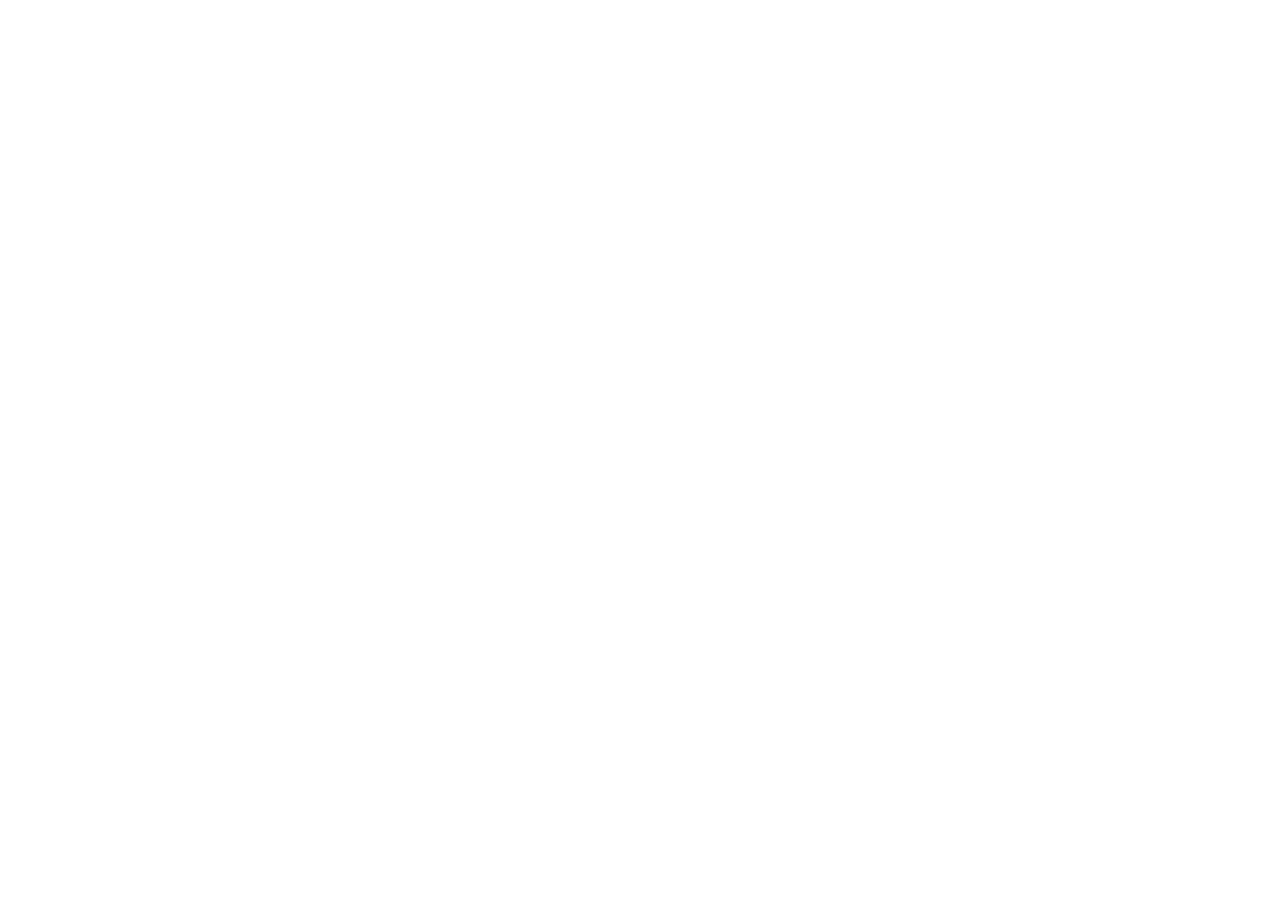
==== commit c7bc97a1: "Updating all pages to redirects to campaign for temporary bugfix" ====
--- a/index.html
+++ b/index.html
@@ -3,105 +3,107 @@
   <head>
     <meta charset="utf-8" />
     <meta name="viewport" content="width=device-width, initial-scale=1.0" />
-    <meta property="og:title" content="Ash &amp; Anvil: Everyday shirts for the shorter guy">
-	<meta content="Short guys struggle to find clothes that fit well.  We created their perfect shirt." property="og:description">
+    <meta property="og:title" content="Ash &amp; Anvil: Everyday shirts for the shorter guy" />
+	<meta content="Short guys struggle to find clothes that fit well.  We created their perfect shirt." property="og:description" />
     <meta property="og:image" content="http://res.cloudinary.com/indiegogo-media-prod-cld/image/upload/c_fill,h_413,w_620/v1422154371/aerihfvxz7x0zca04md7.jpg" />
     <title>Ash &amp; Anvil - Everyday clothes for shorter guys</title>
     <link rel="stylesheet" href="stylesheets/style.css" />
     <link href="http://maxcdn.bootstrapcdn.com/font-awesome/4.2.0/css/font-awesome.min.css" rel="stylesheet">
     <script src="js/modernizr.js"></script>
 
-	<script>
-	    (function(f,b,g){
-	        var xo=g.prototype.open,xs=g.prototype.send,c;
-	        f.hj=f.hj||function(){(f.hj.q=f.hj.q||[]).push(arguments)};
-	        f._hjSettings={hjid:10454, hjsv:2};
-	        function ls(){f.hj.documentHtml=b.documentElement.outerHTML;c=b.createElement("script");c.async=1;c.src="//static.hotjar.com/c/hotjar-10454.js?sv=2";b.getElementsByTagName("head")[0].appendChild(c);}
-	        if(b.readyState==="interactive"||b.readyState==="complete"||b.readyState==="loaded"){ls();}else{if(b.addEventListener){b.addEventListener("DOMContentLoaded",ls,false);}}
-	        if(!f._hjPlayback && b.addEventListener){
-	            g.prototype.open=function(l,j,m,h,k){this._u=j;xo.call(this,l,j,m,h,k)};
-	            g.prototype.send=function(e){var j=this;function h(){if(j.readyState===4){f.hj("_xhr",j._u,j.status,j.response)}}this.addEventListener("readystatechange",h,false);xs.call(this,e)};
-	        }
-	    })(window,document,window.XMLHttpRequest);
-	</script>
+	<meta http-equiv="refresh" content="0;URL=http://igg.me/at/ash-and-anvil">
+
+<!-- 	<script>
+    (function(f,b,g){
+        var xo=g.prototype.open,xs=g.prototype.send,c;
+        f.hj=f.hj||function(){(f.hj.q=f.hj.q||[]).push(arguments)};
+        f._hjSettings={hjid:10454, hjsv:2};
+        function ls(){f.hj.documentHtml=b.documentElement.outerHTML;c=b.createElement("script");c.async=1;c.src="//static.hotjar.com/c/hotjar-10454.js?sv=2";b.getElementsByTagName("head")[0].appendChild(c);}
+        if(b.readyState==="interactive"||b.readyState==="complete"||b.readyState==="loaded"){ls();}else{if(b.addEventListener){b.addEventListener("DOMContentLoaded",ls,false);}}
+        if(!f._hjPlayback && b.addEventListener){
+            g.prototype.open=function(l,j,m,h,k){this._u=j;xo.call(this,l,j,m,h,k)};
+            g.prototype.send=function(e){var j=this;function h(){if(j.readyState===4){f.hj("_xhr",j._u,j.status,j.response)}}this.addEventListener("readystatechange",h,false);xs.call(this,e)};
+        }
+    })(window,document,window.XMLHttpRequest);
+</script>
 
   </head>
   <body class="landing-page">
 
-	<div class="hero-wrapper">
-		<div class="row layout-row">
-			<div class="medium-5 medium-push-7 columns text-content">
-				<a href="index.html" class="logo-wrapper">Ash &amp; Anvil</a>
-				<h1>Everyday clothes for shorter guys</h1>		
-				<a href="http://igg.me/at/ash-and-anvil" target="_blank" class="indiegogo-button">
-					<h3>We're launching Ash &amp; Anvil on IndieGogo!</h3>
-					<p>Check out our campaign</p>
-				</a>
-			</div>
+<div class="hero-wrapper">
+	<div class="row layout-row">
+		<div class="medium-5 medium-push-7 columns text-content">
+			<a href="index.html" class="logo-wrapper">Ash &amp; Anvil</a>
+			<h1>Everyday clothes for shorter guys</h1>		
+			<a href="http://igg.me/at/ash-and-anvil" target="_blank" class="indiegogo-button">
+				<h3>We're launching Ash &amp; Anvil on IndieGogo!</h3>
+				<p>Check out our campaign</p>
+			</a>
 		</div>
 	</div>
+</div>
 
-	<div class="footer-wrapper">
-		<div class="row layout-row">
-			<div class="large-12 columns text-content">
-				<h3>We believe all guys should have clothes that fit well and make them look great.</h3>
-				
-				<div class="layout-inner-row">
-					<div class="text inline">
-						<h2>Follow Our Journey</h2>
+<div class="footer-wrapper">
+	<div class="row layout-row">
+		<div class="large-12 columns text-content">
+			<h3>We believe all guys should have clothes that fit well and make them look great.</h3>
+			
+			<div class="layout-inner-row">
+				<div class="text inline">
+					<h2>Follow Our Journey</h2>
 
-						<a href="ourjourney.html" class="button white">Read our blog</a>
-					</div><div class="sign-up inline">
+					<a href="ourjourney.html" class="button white">Read our blog</a>
+				</div><div class="sign-up inline">
 
-						<!-- Begin MailChimp Signup Form -->
-						<div id="mc_embed_signup">
-							<form action="http://startupeffect.us8.list-manage.com/subscribe/post?u=512eec7bf910b686a4cf86372&amp;id=dde7fd5a45" method="post" id="mc-embedded-subscribe-form" name="mc-embedded-subscribe-form" class="validate" target="_blank" novalidate>
-							    <div id="mc_embed_signup_scroll">
+					Begin MailChimp Signup Form
+					<div id="mc_embed_signup">
+						<form action="http://startupeffect.us8.list-manage.com/subscribe/post?u=512eec7bf910b686a4cf86372&amp;id=dde7fd5a45" method="post" id="mc-embedded-subscribe-form" name="mc-embedded-subscribe-form" class="validate" target="_blank" novalidate>
+						    <div id="mc_embed_signup_scroll">
 
-							    	<p>Be the first to learn more! Sign up for our newsletter to receive updates, discounts, and more.</p>
+						    	<p>Be the first to learn more! Sign up for our newsletter to receive updates, discounts, and more.</p>
 
-									<div class="row collapse">
-										<div class="small-7 columns">
-											<div class="mc-field-group">
-												<label for="mce-EMAIL" style="display: none;">Your Email Address</label>
-												<input type="email" value="" name="EMAIL" class="required email white" id="mce-EMAIL" placeholder="Your email address">
-											</div>
+								<div class="row collapse">
+									<div class="small-7 columns">
+										<div class="mc-field-group">
+											<label for="mce-EMAIL" style="display: none;">Your Email Address</label>
+											<input type="email" value="" name="EMAIL" class="required email white" id="mce-EMAIL" placeholder="Your email address">
 										</div>
-										<div class="small-5 columns">
-											<div id="mce-responses" class="clear">
-												<div class="response" id="mce-error-response" style="display:none"></div>
-												<div class="response" id="mce-success-response" style="display:none"></div>
-											</div>    <!-- real people should not fill this in and expect good things - do not remove this or risk form bot signups-->
-										    <div style="position: absolute; left: -5000px;"><input type="text" name="b_512eec7bf910b686a4cf86372_dde7fd5a45" tabindex="-1" value=""></div>
-										    <div class="clear"><input type="submit" value="Subscribe" name="subscribe" id="mc-embedded-subscribe" class="button white sign-up-button postfix"></div>
-										</div>
-								    </div>
+									</div>
+									<div class="small-5 columns">
+										<div id="mce-responses" class="clear">
+											<div class="response" id="mce-error-response" style="display:none"></div>
+											<div class="response" id="mce-success-response" style="display:none"></div>
+										</div>    real people should not fill this in and expect good things - do not remove this or risk form bot signups
+									    <div style="position: absolute; left: -5000px;"><input type="text" name="b_512eec7bf910b686a4cf86372_dde7fd5a45" tabindex="-1" value=""></div>
+									    <div class="clear"><input type="submit" value="Subscribe" name="subscribe" id="mc-embedded-subscribe" class="button white sign-up-button postfix"></div>
+									</div>
 							    </div>
-							</form>
-						</div>
+						    </div>
+						</form>
+					</div>
 
-						<!--End mc_embed_signup-->
-					</div>			
-				</div>
+					End mc_embed_signup
+				</div>			
+			</div>
 
-			</div>
 		</div>
 	</div>
+</div>
 
     <script src="js/jquery.min.js"></script>
     <script src="js/foundation.min.js"></script>
     <script src="js/app.js"></script>
 
-	<script>
-	  (function(i,s,o,g,r,a,m){i['GoogleAnalyticsObject']=r;i[r]=i[r]||function(){
-	  (i[r].q=i[r].q||[]).push(arguments)},i[r].l=1*new Date();a=s.createElement(o),
-	  m=s.getElementsByTagName(o)[0];a.async=1;a.src=g;m.parentNode.insertBefore(a,m)
-	  })(window,document,'script','//www.google-analytics.com/analytics.js','ga');
+<script>
+  (function(i,s,o,g,r,a,m){i['GoogleAnalyticsObject']=r;i[r]=i[r]||function(){
+  (i[r].q=i[r].q||[]).push(arguments)},i[r].l=1*new Date();a=s.createElement(o),
+  m=s.getElementsByTagName(o)[0];a.async=1;a.src=g;m.parentNode.insertBefore(a,m)
+  })(window,document,'script','//www.google-analytics.com/analytics.js','ga');
 
-	  ga('create', 'UA-18984996-2', 'auto');
-	  ga('send', 'pageview');
+  ga('create', 'UA-18984996-2', 'auto');
+  ga('send', 'pageview');
 
-	</script>
+</script>
 
-  </body>
+  </body> -->
 </html>
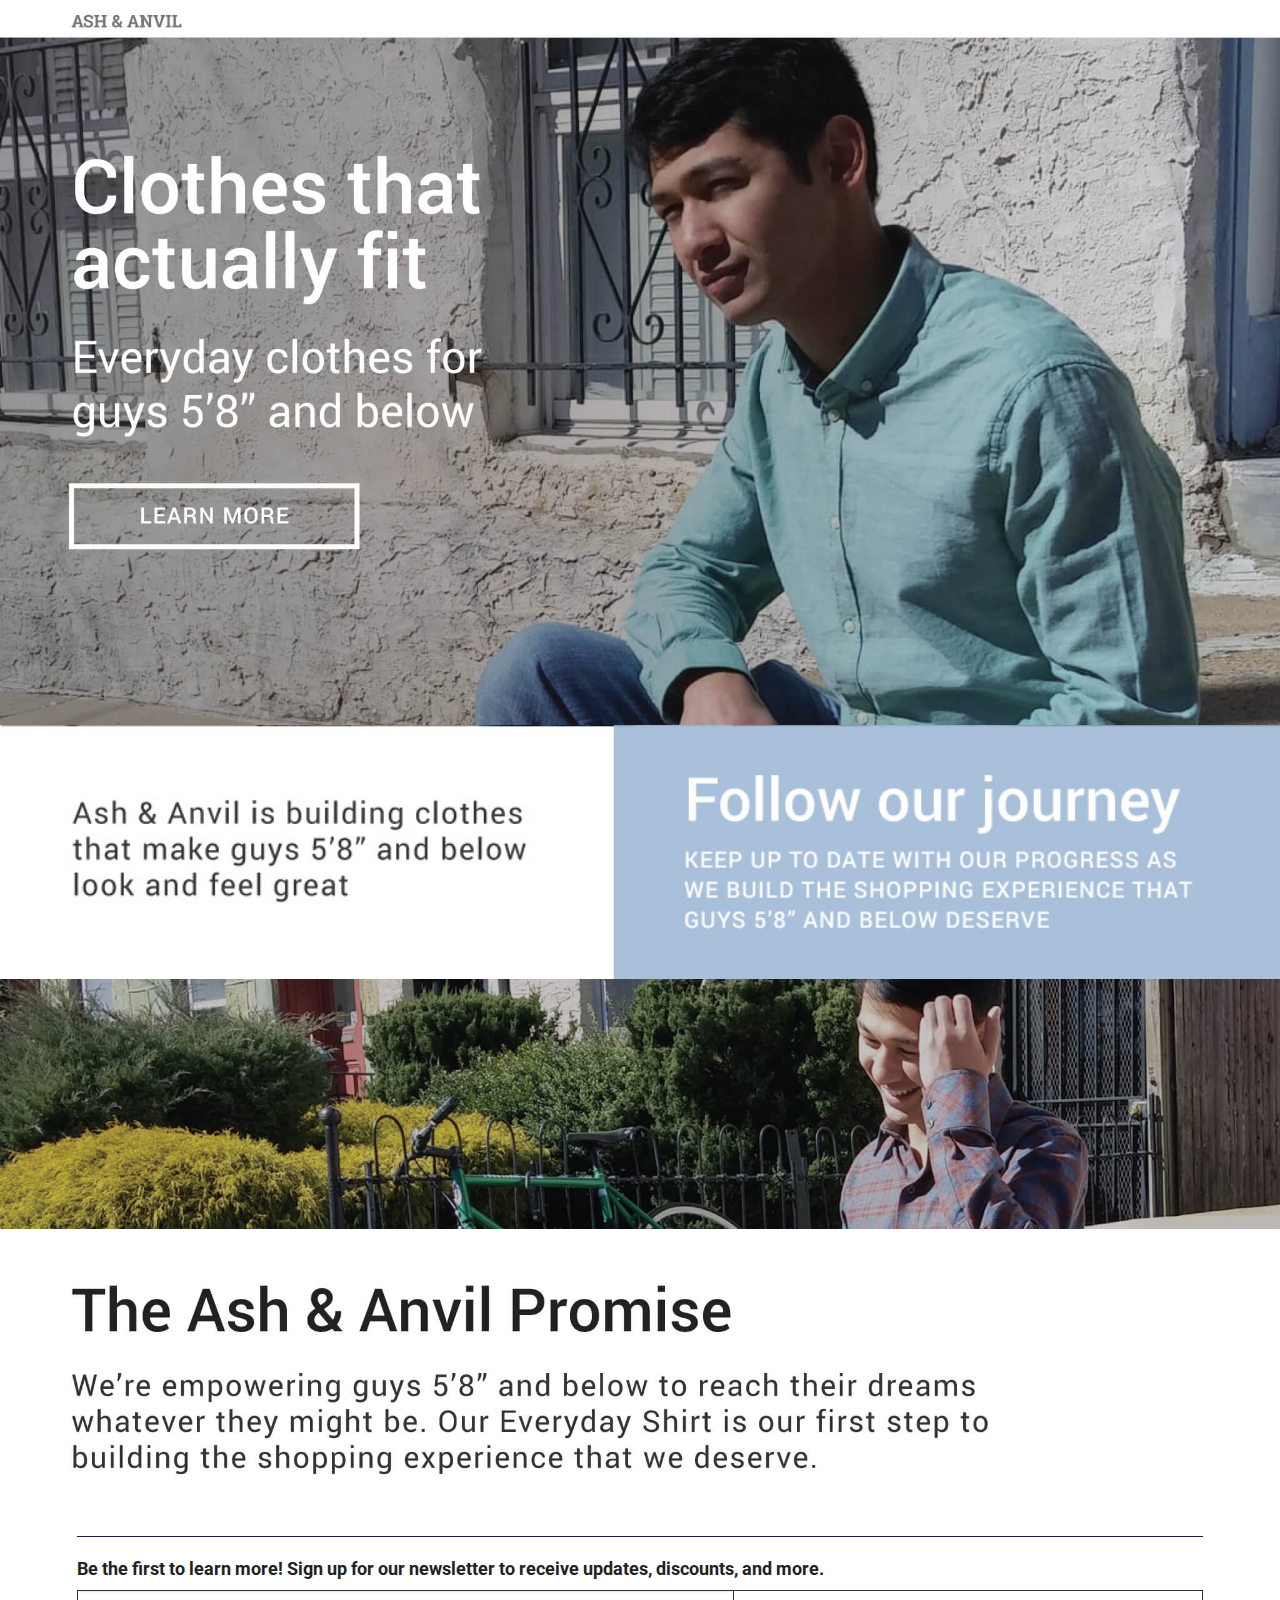
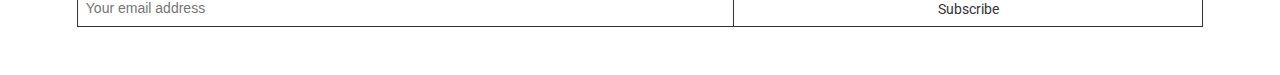
==== commit 2809877d: "Adding new images and HTML for new landing page" ====
--- a/index.html
+++ b/index.html
@@ -3,107 +3,130 @@
   <head>
     <meta charset="utf-8" />
     <meta name="viewport" content="width=device-width, initial-scale=1.0" />
-    <meta property="og:title" content="Ash &amp; Anvil: Everyday shirts for the shorter guy" />
-	<meta content="Short guys struggle to find clothes that fit well.  We created their perfect shirt." property="og:description" />
+    <meta property="og:title" content="Ash &amp; Anvil: Everyday shirts for the shorter guy">
+	<meta content="Short guys struggle to find clothes that fit well.  We created their perfect shirt." property="og:description">
     <meta property="og:image" content="http://res.cloudinary.com/indiegogo-media-prod-cld/image/upload/c_fill,h_413,w_620/v1422154371/aerihfvxz7x0zca04md7.jpg" />
-    <title>Ash &amp; Anvil - Everyday clothes for shorter guys</title>
+    <title>Ash &amp; Anvil - Everyday clothes for guys 5'8" and under</title>
     <link rel="stylesheet" href="stylesheets/style.css" />
     <link href="http://maxcdn.bootstrapcdn.com/font-awesome/4.2.0/css/font-awesome.min.css" rel="stylesheet">
     <script src="js/modernizr.js"></script>
 
-	<meta http-equiv="refresh" content="0;URL=http://igg.me/at/ash-and-anvil">
+  </head>
+  <body style="background: #eeeeee">
 
-<!-- 	<script>
-    (function(f,b,g){
-        var xo=g.prototype.open,xs=g.prototype.send,c;
-        f.hj=f.hj||function(){(f.hj.q=f.hj.q||[]).push(arguments)};
-        f._hjSettings={hjid:10454, hjsv:2};
-        function ls(){f.hj.documentHtml=b.documentElement.outerHTML;c=b.createElement("script");c.async=1;c.src="//static.hotjar.com/c/hotjar-10454.js?sv=2";b.getElementsByTagName("head")[0].appendChild(c);}
-        if(b.readyState==="interactive"||b.readyState==="complete"||b.readyState==="loaded"){ls();}else{if(b.addEventListener){b.addEventListener("DOMContentLoaded",ls,false);}}
-        if(!f._hjPlayback && b.addEventListener){
-            g.prototype.open=function(l,j,m,h,k){this._u=j;xo.call(this,l,j,m,h,k)};
-            g.prototype.send=function(e){var j=this;function h(){if(j.readyState===4){f.hj("_xhr",j._u,j.status,j.response)}}this.addEventListener("readystatechange",h,false);xs.call(this,e)};
-        }
-    })(window,document,window.XMLHttpRequest);
-</script>
+	<div class="wrapper">
 
-  </head>
-  <body class="landing-page">
+		<a href="#" data-reveal-id="signupModal"><img src="images/mobile-hero.jpg" class="mobile" style="width: 100%;" alt="Ash &amp; Anvil - Clothes that actually fit"></a>
+		<a href="#" data-reveal-id="signupModal"><img src="images/hero.jpg" class="desktop" style="width: 100%;" alt="Ash &amp; Anvil - Clothes that actually fit"></a>
 
-<div class="hero-wrapper">
-	<div class="row layout-row">
-		<div class="medium-5 medium-push-7 columns text-content">
-			<a href="index.html" class="logo-wrapper">Ash &amp; Anvil</a>
-			<h1>Everyday clothes for shorter guys</h1>		
-			<a href="http://igg.me/at/ash-and-anvil" target="_blank" class="indiegogo-button">
-				<h3>We're launching Ash &amp; Anvil on IndieGogo!</h3>
-				<p>Check out our campaign</p>
-			</a>
+		<a href="#"><img src="images/mobile-below-hero.jpg" class="mobile" alt="Follow the Ash &amp; Anvil journey to build the shopping experience guys 5'8&quot; and below deserve" style="width: 100%;"></a>
+		<a href="#"><img src="images/below-hero.jpg" class="desktop" alt="Follow the Ash &amp; Anvil journey to build the shopping experience guys 5'8&quot; and below deserve" style="width: 100%;"></a>
+
+		<img src="images/sub-hero.jpg" class="desktop" style="width: 100%;">
+
+		<img src="images/mobile-promise.jpg" class="mobile" alt="The Ash &amp; Anvil Promise - We're empowering guys 5'8&quot; and below to reach their dreams whatever they might be" style="width: 100%;">
+		<img src="images/promise.jpg" class="desktop" alt="The Ash &amp; Anvil Promise - We're empowering guys 5'8&quot; and below to reach their dreams whatever they might be" style="width: 100%;">
+
+		<div class="row layout-row" style="max-width: 88%; padding-top: 0;">
+			<div class="large-12 columns embedded">
+				<div class="sign-up">
+					<h5>Be the first to learn more! Sign up for our newsletter to receive updates, discounts, and more.</h5>
+
+					<div class="row collapse">
+
+						<!-- Begin MailChimp Signup Form -->
+						<div id="mc_embed_signup">
+							<form action="http://startupeffect.us8.list-manage.com/subscribe/post?u=512eec7bf910b686a4cf86372&amp;id=dde7fd5a45" method="post" id="mc-embedded-subscribe-form" name="mc-embedded-subscribe-form" class="validate" target="_blank" novalidate>
+							    <div id="mc_embed_signup_scroll">
+
+									<div class="row collapse">
+										<div class="small-7 columns">
+											<div class="mc-field-group">
+												<label for="mce-EMAIL" style="display: none;">Your Email Address</label>
+												<input type="email" value="" name="EMAIL" class="required email grey" id="mce-EMAIL" placeholder="Your email address">
+											</div>
+										</div>
+										<div class="small-5 columns">
+											<div id="mce-responses" class="clear">
+												<div class="response" id="mce-error-response" style="display:none"></div>
+												<div class="response" id="mce-success-response" style="display:none"></div>
+											</div>    <!-- real people should not fill this in and expect good things - do not remove this or risk form bot signups-->
+										    <div style="position: absolute; left: -5000px;"><input type="text" name="b_512eec7bf910b686a4cf86372_dde7fd5a45" tabindex="-1" value=""></div>
+										    <div class="clear"><input type="submit" value="Subscribe" name="subscribe" id="mc-embedded-subscribe" class="button grey sign-up-button postfix"></div>
+										</div>
+								    </div>
+							    </div>
+							</form>
+						</div>
+
+						<!--End mc_embed_signup-->
+
+					</div>
+				</div>	
+			</div>
 		</div>
 	</div>
-</div>
 
-<div class="footer-wrapper">
-	<div class="row layout-row">
-		<div class="large-12 columns text-content">
-			<h3>We believe all guys should have clothes that fit well and make them look great.</h3>
-			
-			<div class="layout-inner-row">
-				<div class="text inline">
-					<h2>Follow Our Journey</h2>
+	<div id="signupModal" class="reveal-modal" data-reveal aria-labelledby="modalTitle" aria-hidden="true" role="dialog" style="min-height: inherit;">
+		<h2 id="modalTitle">We're launching soon!</h2>
+		<p class="lead">We’re empowering shorter guys to reach their dreams whatever they might be. Keep up to date with our progress as we build the shopping experience that guys 5’8” and under deserve.</p>
+		
+		<div class="row layout-row" style="padding-top: 0; padding-bottom: 1em;">
+			<div class="large-12 columns embedded">
+				<div class="sign-up">
+					<h5>Be the first to learn more! Sign up for our newsletter to receive updates, discounts, and more.</h5>
 
-					<a href="ourjourney.html" class="button white">Read our blog</a>
-				</div><div class="sign-up inline">
+					<div class="row collapse">
 
-					Begin MailChimp Signup Form
-					<div id="mc_embed_signup">
-						<form action="http://startupeffect.us8.list-manage.com/subscribe/post?u=512eec7bf910b686a4cf86372&amp;id=dde7fd5a45" method="post" id="mc-embedded-subscribe-form" name="mc-embedded-subscribe-form" class="validate" target="_blank" novalidate>
-						    <div id="mc_embed_signup_scroll">
+						<!-- Begin MailChimp Signup Form -->
+						<div id="mc_embed_signup">
+							<form action="http://startupeffect.us8.list-manage.com/subscribe/post?u=512eec7bf910b686a4cf86372&amp;id=dde7fd5a45" method="post" id="mc-embedded-subscribe-form" name="mc-embedded-subscribe-form" class="validate" target="_blank" novalidate>
+							    <div id="mc_embed_signup_scroll">
 
-						    	<p>Be the first to learn more! Sign up for our newsletter to receive updates, discounts, and more.</p>
+									<div class="row collapse">
+										<div class="small-7 columns">
+											<div class="mc-field-group">
+												<label for="mce-EMAIL" style="display: none;">Your Email Address</label>
+												<input type="email" value="" name="EMAIL" class="required email grey" id="mce-EMAIL" placeholder="Your email address">
+											</div>
+										</div>
+										<div class="small-5 columns">
+											<div id="mce-responses" class="clear">
+												<div class="response" id="mce-error-response" style="display:none"></div>
+												<div class="response" id="mce-success-response" style="display:none"></div>
+											</div>    <!-- real people should not fill this in and expect good things - do not remove this or risk form bot signups-->
+										    <div style="position: absolute; left: -5000px;"><input type="text" name="b_512eec7bf910b686a4cf86372_dde7fd5a45" tabindex="-1" value=""></div>
+										    <div class="clear"><input type="submit" value="Subscribe" name="subscribe" id="mc-embedded-subscribe" class="button grey sign-up-button postfix"></div>
+										</div>
+								    </div>
+							    </div>
+							</form>
+						</div>
 
-								<div class="row collapse">
-									<div class="small-7 columns">
-										<div class="mc-field-group">
-											<label for="mce-EMAIL" style="display: none;">Your Email Address</label>
-											<input type="email" value="" name="EMAIL" class="required email white" id="mce-EMAIL" placeholder="Your email address">
-										</div>
-									</div>
-									<div class="small-5 columns">
-										<div id="mce-responses" class="clear">
-											<div class="response" id="mce-error-response" style="display:none"></div>
-											<div class="response" id="mce-success-response" style="display:none"></div>
-										</div>    real people should not fill this in and expect good things - do not remove this or risk form bot signups
-									    <div style="position: absolute; left: -5000px;"><input type="text" name="b_512eec7bf910b686a4cf86372_dde7fd5a45" tabindex="-1" value=""></div>
-									    <div class="clear"><input type="submit" value="Subscribe" name="subscribe" id="mc-embedded-subscribe" class="button white sign-up-button postfix"></div>
-									</div>
-							    </div>
-						    </div>
-						</form>
+						<!--End mc_embed_signup-->
+
 					</div>
+				</div>	
+			</div>
+		</div>
 
-					End mc_embed_signup
-				</div>			
-			</div>
-
-		</div>
+		<a class="close-reveal-modal" aria-label="Close">&#215;</a>
 	</div>
-</div>
 
     <script src="js/jquery.min.js"></script>
     <script src="js/foundation.min.js"></script>
     <script src="js/app.js"></script>
 
-<script>
-  (function(i,s,o,g,r,a,m){i['GoogleAnalyticsObject']=r;i[r]=i[r]||function(){
-  (i[r].q=i[r].q||[]).push(arguments)},i[r].l=1*new Date();a=s.createElement(o),
-  m=s.getElementsByTagName(o)[0];a.async=1;a.src=g;m.parentNode.insertBefore(a,m)
-  })(window,document,'script','//www.google-analytics.com/analytics.js','ga');
+	<script>
+	  (function(i,s,o,g,r,a,m){i['GoogleAnalyticsObject']=r;i[r]=i[r]||function(){
+	  (i[r].q=i[r].q||[]).push(arguments)},i[r].l=1*new Date();a=s.createElement(o),
+	  m=s.getElementsByTagName(o)[0];a.async=1;a.src=g;m.parentNode.insertBefore(a,m)
+	  })(window,document,'script','//www.google-analytics.com/analytics.js','ga');
 
-  ga('create', 'UA-18984996-2', 'auto');
-  ga('send', 'pageview');
+	  ga('create', 'UA-18984996-2', 'auto');
+	  ga('send', 'pageview');
 
-</script>
+	</script>
 
-  </body> -->
+  </body>
 </html>
--- a/stylesheets/style.css
+++ b/stylesheets/style.css
@@ -1 +1 @@
-@import url(http://fonts.googleapis.com/css?family=Roboto+Slab:700,400);@import url(http://fonts.googleapis.com/css?family=Roboto:500,300,700,400);meta.foundation-version{font-family:"/5.5.0/"}meta.foundation-mq-small{font-family:"/only screen/";width:0}meta.foundation-mq-small-only{font-family:"/only screen and (max-width: 40em)/";width:0}meta.foundation-mq-medium{font-family:"/only screen and (min-width:40.063em)/";width:40.063em}meta.foundation-mq-medium-only{font-family:"/only screen and (min-width:40.063em) and (max-width:64em)/";width:40.063em}meta.foundation-mq-large{font-family:"/only screen and (min-width:64.063em)/";width:64.063em}meta.foundation-mq-large-only{font-family:"/only screen and (min-width:64.063em) and (max-width:90em)/";width:64.063em}meta.foundation-mq-xlarge{font-family:"/only screen and (min-width:90.063em)/";width:90.063em}meta.foundation-mq-xlarge-only{font-family:"/only screen and (min-width:90.063em) and (max-width:120em)/";width:90.063em}meta.foundation-mq-xxlarge{font-family:"/only screen and (min-width:120.063em)/";width:120.063em}meta.foundation-data-attribute-namespace{font-family:false}html,body{height:100%}*,*:before,*:after{-webkit-box-sizing:border-box;-moz-box-sizing:border-box;box-sizing:border-box}html,body{font-size:100%}body{background:#fff;color:#222;padding:0;margin:0;font-family:"Helvetica Neue",Helvetica,Roboto,Arial,sans-serif;font-weight:normal;font-style:normal;line-height:1.5;position:relative;cursor:auto}a:hover{cursor:pointer}img{max-width:100%;height:auto}img{-ms-interpolation-mode:bicubic}#map_canvas img,#map_canvas embed,#map_canvas object,.map_canvas img,.map_canvas embed,.map_canvas object{max-width:none !important}.left{float:left !important}.right{float:right !important}.clearfix:before,.clearfix:after{content:" ";display:table}.clearfix:after{clear:both}.hide{display:none !important;visibility:hidden}.invisible{visibility:hidden}.antialiased{-webkit-font-smoothing:antialiased;-moz-osx-font-smoothing:grayscale}img{display:inline-block;vertical-align:middle}textarea{height:auto;min-height:50px}select{width:100%}.row{width:100%;margin-left:auto;margin-right:auto;margin-top:0;margin-bottom:0;max-width:62.5rem}.row:before,.row:after{content:" ";display:table}.row:after{clear:both}.row.collapse>.column,.row.collapse>.columns{padding-left:0;padding-right:0}.row.collapse .row{margin-left:0;margin-right:0}.row .row{width:auto;margin-left:-0.9375rem;margin-right:-0.9375rem;margin-top:0;margin-bottom:0;max-width:none}.row .row:before,.row .row:after{content:" ";display:table}.row .row:after{clear:both}.row .row.collapse{width:auto;margin:0;max-width:none}.row .row.collapse:before,.row .row.collapse:after{content:" ";display:table}.row .row.collapse:after{clear:both}.column,.columns{padding-left:0.9375rem;padding-right:0.9375rem;width:100%;float:left}[class*="column"]+[class*="column"]:last-child{float:right}[class*="column"]+[class*="column"].end{float:left}@media only screen{.small-push-0{position:relative;left:0%;right:auto}.small-pull-0{position:relative;right:0%;left:auto}.small-push-1{position:relative;left:8.33333%;right:auto}.small-pull-1{position:relative;right:8.33333%;left:auto}.small-push-2{position:relative;left:16.66667%;right:auto}.small-pull-2{position:relative;right:16.66667%;left:auto}.small-push-3{position:relative;left:25%;right:auto}.small-pull-3{position:relative;right:25%;left:auto}.small-push-4{position:relative;left:33.33333%;right:auto}.small-pull-4{position:relative;right:33.33333%;left:auto}.small-push-5{position:relative;left:41.66667%;right:auto}.small-pull-5{position:relative;right:41.66667%;left:auto}.small-push-6{position:relative;left:50%;right:auto}.small-pull-6{position:relative;right:50%;left:auto}.small-push-7{position:relative;left:58.33333%;right:auto}.small-pull-7{position:relative;right:58.33333%;left:auto}.small-push-8{position:relative;left:66.66667%;right:auto}.small-pull-8{position:relative;right:66.66667%;left:auto}.small-push-9{position:relative;left:75%;right:auto}.small-pull-9{position:relative;right:75%;left:auto}.small-push-10{position:relative;left:83.33333%;right:auto}.small-pull-10{position:relative;right:83.33333%;left:auto}.small-push-11{position:relative;left:91.66667%;right:auto}.small-pull-11{position:relative;right:91.66667%;left:auto}.column,.columns{position:relative;padding-left:0.9375rem;padding-right:0.9375rem;float:left}.small-1{width:8.33333%}.small-2{width:16.66667%}.small-3{width:25%}.small-4{width:33.33333%}.small-5{width:41.66667%}.small-6{width:50%}.small-7{width:58.33333%}.small-8{width:66.66667%}.small-9{width:75%}.small-10{width:83.33333%}.small-11{width:91.66667%}.small-12{width:100%}.small-offset-0{margin-left:0% !important}.small-offset-1{margin-left:8.33333% !important}.small-offset-2{margin-left:16.66667% !important}.small-offset-3{margin-left:25% !important}.small-offset-4{margin-left:33.33333% !important}.small-offset-5{margin-left:41.66667% !important}.small-offset-6{margin-left:50% !important}.small-offset-7{margin-left:58.33333% !important}.small-offset-8{margin-left:66.66667% !important}.small-offset-9{margin-left:75% !important}.small-offset-10{margin-left:83.33333% !important}.small-offset-11{margin-left:91.66667% !important}.small-reset-order{margin-left:0;margin-right:0;left:auto;right:auto;float:left}.column.small-centered,.columns.small-centered{margin-left:auto;margin-right:auto;float:none}.column.small-uncentered,.columns.small-uncentered{margin-left:0;margin-right:0;float:left}.column.small-centered:last-child,.columns.small-centered:last-child{float:none}.column.small-uncentered:last-child,.columns.small-uncentered:last-child{float:left}.column.small-uncentered.opposite,.columns.small-uncentered.opposite{float:right}.row.small-collapse>.column,.row.small-collapse>.columns{padding-left:0;padding-right:0}.row.small-collapse .row{margin-left:0;margin-right:0}.row.small-uncollapse>.column,.row.small-uncollapse>.columns{padding-left:0.9375rem;padding-right:0.9375rem;float:left}}@media only screen and (min-width: 40.063em){.medium-push-0{position:relative;left:0%;right:auto}.medium-pull-0{position:relative;right:0%;left:auto}.medium-push-1{position:relative;left:8.33333%;right:auto}.medium-pull-1{position:relative;right:8.33333%;left:auto}.medium-push-2{position:relative;left:16.66667%;right:auto}.medium-pull-2{position:relative;right:16.66667%;left:auto}.medium-push-3{position:relative;left:25%;right:auto}.medium-pull-3{position:relative;right:25%;left:auto}.medium-push-4{position:relative;left:33.33333%;right:auto}.medium-pull-4{position:relative;right:33.33333%;left:auto}.medium-push-5{position:relative;left:41.66667%;right:auto}.medium-pull-5{position:relative;right:41.66667%;left:auto}.medium-push-6{position:relative;left:50%;right:auto}.medium-pull-6{position:relative;right:50%;left:auto}.medium-push-7{position:relative;left:58.33333%;right:auto}.medium-pull-7{position:relative;right:58.33333%;left:auto}.medium-push-8{position:relative;left:66.66667%;right:auto}.medium-pull-8{position:relative;right:66.66667%;left:auto}.medium-push-9{position:relative;left:75%;right:auto}.medium-pull-9{position:relative;right:75%;left:auto}.medium-push-10{position:relative;left:83.33333%;right:auto}.medium-pull-10{position:relative;right:83.33333%;left:auto}.medium-push-11{position:relative;left:91.66667%;right:auto}.medium-pull-11{position:relative;right:91.66667%;left:auto}.column,.columns{position:relative;padding-left:0.9375rem;padding-right:0.9375rem;float:left}.medium-1{width:8.33333%}.medium-2{width:16.66667%}.medium-3{width:25%}.medium-4{width:33.33333%}.medium-5{width:41.66667%}.medium-6{width:50%}.medium-7{width:58.33333%}.medium-8{width:66.66667%}.medium-9{width:75%}.medium-10{width:83.33333%}.medium-11{width:91.66667%}.medium-12{width:100%}.medium-offset-0{margin-left:0% !important}.medium-offset-1{margin-left:8.33333% !important}.medium-offset-2{margin-left:16.66667% !important}.medium-offset-3{margin-left:25% !important}.medium-offset-4{margin-left:33.33333% !important}.medium-offset-5{margin-left:41.66667% !important}.medium-offset-6{margin-left:50% !important}.medium-offset-7{margin-left:58.33333% !important}.medium-offset-8{margin-left:66.66667% !important}.medium-offset-9{margin-left:75% !important}.medium-offset-10{margin-left:83.33333% !important}.medium-offset-11{margin-left:91.66667% !important}.medium-reset-order{margin-left:0;margin-right:0;left:auto;right:auto;float:left}.column.medium-centered,.columns.medium-centered{margin-left:auto;margin-right:auto;float:none}.column.medium-uncentered,.columns.medium-uncentered{margin-left:0;margin-right:0;float:left}.column.medium-centered:last-child,.columns.medium-centered:last-child{float:none}.column.medium-uncentered:last-child,.columns.medium-uncentered:last-child{float:left}.column.medium-uncentered.opposite,.columns.medium-uncentered.opposite{float:right}.row.medium-collapse>.column,.row.medium-collapse>.columns{padding-left:0;padding-right:0}.row.medium-collapse .row{margin-left:0;margin-right:0}.row.medium-uncollapse>.column,.row.medium-uncollapse>.columns{padding-left:0.9375rem;padding-right:0.9375rem;float:left}.push-0{position:relative;left:0%;right:auto}.pull-0{position:relative;right:0%;left:auto}.push-1{position:relative;left:8.33333%;right:auto}.pull-1{position:relative;right:8.33333%;left:auto}.push-2{position:relative;left:16.66667%;right:auto}.pull-2{position:relative;right:16.66667%;left:auto}.push-3{position:relative;left:25%;right:auto}.pull-3{position:relative;right:25%;left:auto}.push-4{position:relative;left:33.33333%;right:auto}.pull-4{position:relative;right:33.33333%;left:auto}.push-5{position:relative;left:41.66667%;right:auto}.pull-5{position:relative;right:41.66667%;left:auto}.push-6{position:relative;left:50%;right:auto}.pull-6{position:relative;right:50%;left:auto}.push-7{position:relative;left:58.33333%;right:auto}.pull-7{position:relative;right:58.33333%;left:auto}.push-8{position:relative;left:66.66667%;right:auto}.pull-8{position:relative;right:66.66667%;left:auto}.push-9{position:relative;left:75%;right:auto}.pull-9{position:relative;right:75%;left:auto}.push-10{position:relative;left:83.33333%;right:auto}.pull-10{position:relative;right:83.33333%;left:auto}.push-11{position:relative;left:91.66667%;right:auto}.pull-11{position:relative;right:91.66667%;left:auto}}@media only screen and (min-width: 64.063em){.large-push-0{position:relative;left:0%;right:auto}.large-pull-0{position:relative;right:0%;left:auto}.large-push-1{position:relative;left:8.33333%;right:auto}.large-pull-1{position:relative;right:8.33333%;left:auto}.large-push-2{position:relative;left:16.66667%;right:auto}.large-pull-2{position:relative;right:16.66667%;left:auto}.large-push-3{position:relative;left:25%;right:auto}.large-pull-3{position:relative;right:25%;left:auto}.large-push-4{position:relative;left:33.33333%;right:auto}.large-pull-4{position:relative;right:33.33333%;left:auto}.large-push-5{position:relative;left:41.66667%;right:auto}.large-pull-5{position:relative;right:41.66667%;left:auto}.large-push-6{position:relative;left:50%;right:auto}.large-pull-6{position:relative;right:50%;left:auto}.large-push-7{position:relative;left:58.33333%;right:auto}.large-pull-7{position:relative;right:58.33333%;left:auto}.large-push-8{position:relative;left:66.66667%;right:auto}.large-pull-8{position:relative;right:66.66667%;left:auto}.large-push-9{position:relative;left:75%;right:auto}.large-pull-9{position:relative;right:75%;left:auto}.large-push-10{position:relative;left:83.33333%;right:auto}.large-pull-10{position:relative;right:83.33333%;left:auto}.large-push-11{position:relative;left:91.66667%;right:auto}.large-pull-11{position:relative;right:91.66667%;left:auto}.column,.columns{position:relative;padding-left:0.9375rem;padding-right:0.9375rem;float:left}.large-1{width:8.33333%}.large-2{width:16.66667%}.large-3{width:25%}.large-4{width:33.33333%}.large-5{width:41.66667%}.large-6{width:50%}.large-7{width:58.33333%}.large-8{width:66.66667%}.large-9{width:75%}.large-10{width:83.33333%}.large-11{width:91.66667%}.large-12{width:100%}.large-offset-0{margin-left:0% !important}.large-offset-1{margin-left:8.33333% !important}.large-offset-2{margin-left:16.66667% !important}.large-offset-3{margin-left:25% !important}.large-offset-4{margin-left:33.33333% !important}.large-offset-5{margin-left:41.66667% !important}.large-offset-6{margin-left:50% !important}.large-offset-7{margin-left:58.33333% !important}.large-offset-8{margin-left:66.66667% !important}.large-offset-9{margin-left:75% !important}.large-offset-10{margin-left:83.33333% !important}.large-offset-11{margin-left:91.66667% !important}.large-reset-order{margin-left:0;margin-right:0;left:auto;right:auto;float:left}.column.large-centered,.columns.large-centered{margin-left:auto;margin-right:auto;float:none}.column.large-uncentered,.columns.large-uncentered{margin-left:0;margin-right:0;float:left}.column.large-centered:last-child,.columns.large-centered:last-child{float:none}.column.large-uncentered:last-child,.columns.large-uncentered:last-child{float:left}.column.large-uncentered.opposite,.columns.large-uncentered.opposite{float:right}.row.large-collapse>.column,.row.large-collapse>.columns{padding-left:0;padding-right:0}.row.large-collapse .row{margin-left:0;margin-right:0}.row.large-uncollapse>.column,.row.large-uncollapse>.columns{padding-left:0.9375rem;padding-right:0.9375rem;float:left}.push-0{position:relative;left:0%;right:auto}.pull-0{position:relative;right:0%;left:auto}.push-1{position:relative;left:8.33333%;right:auto}.pull-1{position:relative;right:8.33333%;left:auto}.push-2{position:relative;left:16.66667%;right:auto}.pull-2{position:relative;right:16.66667%;left:auto}.push-3{position:relative;left:25%;right:auto}.pull-3{position:relative;right:25%;left:auto}.push-4{position:relative;left:33.33333%;right:auto}.pull-4{position:relative;right:33.33333%;left:auto}.push-5{position:relative;left:41.66667%;right:auto}.pull-5{position:relative;right:41.66667%;left:auto}.push-6{position:relative;left:50%;right:auto}.pull-6{position:relative;right:50%;left:auto}.push-7{position:relative;left:58.33333%;right:auto}.pull-7{position:relative;right:58.33333%;left:auto}.push-8{position:relative;left:66.66667%;right:auto}.pull-8{position:relative;right:66.66667%;left:auto}.push-9{position:relative;left:75%;right:auto}.pull-9{position:relative;right:75%;left:auto}.push-10{position:relative;left:83.33333%;right:auto}.pull-10{position:relative;right:83.33333%;left:auto}.push-11{position:relative;left:91.66667%;right:auto}.pull-11{position:relative;right:91.66667%;left:auto}}.accordion{margin-bottom:0}.accordion:before,.accordion:after{content:" ";display:table}.accordion:after{clear:both}.accordion .accordion-navigation,.accordion dd{display:block;margin-bottom:0 !important}.accordion .accordion-navigation.active>a,.accordion dd.active>a{background:#e8e8e8}.accordion .accordion-navigation>a,.accordion dd>a{background:#EFEFEF;color:#222;padding:1rem;display:block;font-family:"Helvetica Neue",Helvetica,Roboto,Arial,sans-serif;font-size:1rem}.accordion .accordion-navigation>a:hover,.accordion dd>a:hover{background:#e3e3e3}.accordion .accordion-navigation>.content,.accordion dd>.content{display:none;padding:0.9375rem}.accordion .accordion-navigation>.content.active,.accordion dd>.content.active{display:block;background:#fff}.alert-box{border-style:solid;border-width:1px;display:block;font-weight:normal;margin-bottom:1.25rem;position:relative;padding:0.875rem 1.5rem 0.875rem 0.875rem;font-size:0.8125rem;transition:opacity 300ms ease-out;background-color:#008CBA;border-color:#0078a0;color:#fff}.alert-box .close{font-size:1.375rem;padding:9px 6px 4px;line-height:0;position:absolute;top:50%;margin-top:-0.6875rem;right:0.25rem;color:#333;opacity:0.3;background:inherit}.alert-box .close:hover,.alert-box .close:focus{opacity:0.5}.alert-box.radius{border-radius:3px}.alert-box.round{border-radius:1000px}.alert-box.success{background-color:#43AC6A;border-color:#3a945b;color:#fff}.alert-box.alert{background-color:#f04124;border-color:#de2d0f;color:#fff}.alert-box.secondary{background-color:#e7e7e7;border-color:#c7c7c7;color:#4f4f4f}.alert-box.warning{background-color:#f08a24;border-color:#de770f;color:#fff}.alert-box.info{background-color:#a0d3e8;border-color:#74bfdd;color:#4f4f4f}.alert-box.alert-close{opacity:0}[class*="block-grid-"]{display:block;padding:0;margin:0 -0.625rem}[class*="block-grid-"]:before,[class*="block-grid-"]:after{content:" ";display:table}[class*="block-grid-"]:after{clear:both}[class*="block-grid-"]>li{display:block;height:auto;float:left;padding:0 0.625rem 1.25rem}@media only screen{.small-block-grid-1>li{width:100%;list-style:none}.small-block-grid-1>li:nth-of-type(1n){clear:none}.small-block-grid-1>li:nth-of-type(1n+1){clear:both}.small-block-grid-2>li{width:50%;list-style:none}.small-block-grid-2>li:nth-of-type(1n){clear:none}.small-block-grid-2>li:nth-of-type(2n+1){clear:both}.small-block-grid-3>li{width:33.33333%;list-style:none}.small-block-grid-3>li:nth-of-type(1n){clear:none}.small-block-grid-3>li:nth-of-type(3n+1){clear:both}.small-block-grid-4>li{width:25%;list-style:none}.small-block-grid-4>li:nth-of-type(1n){clear:none}.small-block-grid-4>li:nth-of-type(4n+1){clear:both}.small-block-grid-5>li{width:20%;list-style:none}.small-block-grid-5>li:nth-of-type(1n){clear:none}.small-block-grid-5>li:nth-of-type(5n+1){clear:both}.small-block-grid-6>li{width:16.66667%;list-style:none}.small-block-grid-6>li:nth-of-type(1n){clear:none}.small-block-grid-6>li:nth-of-type(6n+1){clear:both}.small-block-grid-7>li{width:14.28571%;list-style:none}.small-block-grid-7>li:nth-of-type(1n){clear:none}.small-block-grid-7>li:nth-of-type(7n+1){clear:both}.small-block-grid-8>li{width:12.5%;list-style:none}.small-block-grid-8>li:nth-of-type(1n){clear:none}.small-block-grid-8>li:nth-of-type(8n+1){clear:both}.small-block-grid-9>li{width:11.11111%;list-style:none}.small-block-grid-9>li:nth-of-type(1n){clear:none}.small-block-grid-9>li:nth-of-type(9n+1){clear:both}.small-block-grid-10>li{width:10%;list-style:none}.small-block-grid-10>li:nth-of-type(1n){clear:none}.small-block-grid-10>li:nth-of-type(10n+1){clear:both}.small-block-grid-11>li{width:9.09091%;list-style:none}.small-block-grid-11>li:nth-of-type(1n){clear:none}.small-block-grid-11>li:nth-of-type(11n+1){clear:both}.small-block-grid-12>li{width:8.33333%;list-style:none}.small-block-grid-12>li:nth-of-type(1n){clear:none}.small-block-grid-12>li:nth-of-type(12n+1){clear:both}}@media only screen and (min-width: 40.063em){.medium-block-grid-1>li{width:100%;list-style:none}.medium-block-grid-1>li:nth-of-type(1n){clear:none}.medium-block-grid-1>li:nth-of-type(1n+1){clear:both}.medium-block-grid-2>li{width:50%;list-style:none}.medium-block-grid-2>li:nth-of-type(1n){clear:none}.medium-block-grid-2>li:nth-of-type(2n+1){clear:both}.medium-block-grid-3>li{width:33.33333%;list-style:none}.medium-block-grid-3>li:nth-of-type(1n){clear:none}.medium-block-grid-3>li:nth-of-type(3n+1){clear:both}.medium-block-grid-4>li{width:25%;list-style:none}.medium-block-grid-4>li:nth-of-type(1n){clear:none}.medium-block-grid-4>li:nth-of-type(4n+1){clear:both}.medium-block-grid-5>li{width:20%;list-style:none}.medium-block-grid-5>li:nth-of-type(1n){clear:none}.medium-block-grid-5>li:nth-of-type(5n+1){clear:both}.medium-block-grid-6>li{width:16.66667%;list-style:none}.medium-block-grid-6>li:nth-of-type(1n){clear:none}.medium-block-grid-6>li:nth-of-type(6n+1){clear:both}.medium-block-grid-7>li{width:14.28571%;list-style:none}.medium-block-grid-7>li:nth-of-type(1n){clear:none}.medium-block-grid-7>li:nth-of-type(7n+1){clear:both}.medium-block-grid-8>li{width:12.5%;list-style:none}.medium-block-grid-8>li:nth-of-type(1n){clear:none}.medium-block-grid-8>li:nth-of-type(8n+1){clear:both}.medium-block-grid-9>li{width:11.11111%;list-style:none}.medium-block-grid-9>li:nth-of-type(1n){clear:none}.medium-block-grid-9>li:nth-of-type(9n+1){clear:both}.medium-block-grid-10>li{width:10%;list-style:none}.medium-block-grid-10>li:nth-of-type(1n){clear:none}.medium-block-grid-10>li:nth-of-type(10n+1){clear:both}.medium-block-grid-11>li{width:9.09091%;list-style:none}.medium-block-grid-11>li:nth-of-type(1n){clear:none}.medium-block-grid-11>li:nth-of-type(11n+1){clear:both}.medium-block-grid-12>li{width:8.33333%;list-style:none}.medium-block-grid-12>li:nth-of-type(1n){clear:none}.medium-block-grid-12>li:nth-of-type(12n+1){clear:both}}@media only screen and (min-width: 64.063em){.large-block-grid-1>li{width:100%;list-style:none}.large-block-grid-1>li:nth-of-type(1n){clear:none}.large-block-grid-1>li:nth-of-type(1n+1){clear:both}.large-block-grid-2>li{width:50%;list-style:none}.large-block-grid-2>li:nth-of-type(1n){clear:none}.large-block-grid-2>li:nth-of-type(2n+1){clear:both}.large-block-grid-3>li{width:33.33333%;list-style:none}.large-block-grid-3>li:nth-of-type(1n){clear:none}.large-block-grid-3>li:nth-of-type(3n+1){clear:both}.large-block-grid-4>li{width:25%;list-style:none}.large-block-grid-4>li:nth-of-type(1n){clear:none}.large-block-grid-4>li:nth-of-type(4n+1){clear:both}.large-block-grid-5>li{width:20%;list-style:none}.large-block-grid-5>li:nth-of-type(1n){clear:none}.large-block-grid-5>li:nth-of-type(5n+1){clear:both}.large-block-grid-6>li{width:16.66667%;list-style:none}.large-block-grid-6>li:nth-of-type(1n){clear:none}.large-block-grid-6>li:nth-of-type(6n+1){clear:both}.large-block-grid-7>li{width:14.28571%;list-style:none}.large-block-grid-7>li:nth-of-type(1n){clear:none}.large-block-grid-7>li:nth-of-type(7n+1){clear:both}.large-block-grid-8>li{width:12.5%;list-style:none}.large-block-grid-8>li:nth-of-type(1n){clear:none}.large-block-grid-8>li:nth-of-type(8n+1){clear:both}.large-block-grid-9>li{width:11.11111%;list-style:none}.large-block-grid-9>li:nth-of-type(1n){clear:none}.large-block-grid-9>li:nth-of-type(9n+1){clear:both}.large-block-grid-10>li{width:10%;list-style:none}.large-block-grid-10>li:nth-of-type(1n){clear:none}.large-block-grid-10>li:nth-of-type(10n+1){clear:both}.large-block-grid-11>li{width:9.09091%;list-style:none}.large-block-grid-11>li:nth-of-type(1n){clear:none}.large-block-grid-11>li:nth-of-type(11n+1){clear:both}.large-block-grid-12>li{width:8.33333%;list-style:none}.large-block-grid-12>li:nth-of-type(1n){clear:none}.large-block-grid-12>li:nth-of-type(12n+1){clear:both}}.breadcrumbs{display:block;padding:0.5625rem 0.875rem 0.5625rem;overflow:hidden;margin-left:0;list-style:none;border-style:solid;border-width:1px;background-color:#f4f4f4;border-color:#dcdcdc;border-radius:3px}.breadcrumbs>*{margin:0;float:left;font-size:0.6875rem;line-height:0.6875rem;text-transform:uppercase;color:#008CBA}.breadcrumbs>*:hover a,.breadcrumbs>*:focus a{text-decoration:underline}.breadcrumbs>* a{color:#008CBA}.breadcrumbs>*.current{cursor:default;color:#333}.breadcrumbs>*.current a{cursor:default;color:#333}.breadcrumbs>*.current:hover,.breadcrumbs>*.current:hover a,.breadcrumbs>*.current:focus,.breadcrumbs>*.current:focus a{text-decoration:none}.breadcrumbs>*.unavailable{color:#999}.breadcrumbs>*.unavailable a{color:#999}.breadcrumbs>*.unavailable:hover,.breadcrumbs>*.unavailable:hover a,.breadcrumbs>*.unavailable:focus,.breadcrumbs>*.unavailable a:focus{text-decoration:none;color:#999;cursor:default}.breadcrumbs>*:before{content:"/";color:#aaa;margin:0 0.75rem;position:relative;top:1px}.breadcrumbs>*:first-child:before{content:" ";margin:0}[aria-label="breadcrumbs"] [aria-hidden="true"]:after{content:"/"}button,.button{border-style:solid;border-width:0;cursor:pointer;font-family:"Helvetica Neue",Helvetica,Roboto,Arial,sans-serif;font-weight:normal;line-height:normal;margin:0 0 1.25rem;position:relative;text-decoration:none;text-align:center;-webkit-appearance:none;border-radius:0;display:inline-block;padding-top:1rem;padding-right:2rem;padding-bottom:1.0625rem;padding-left:2rem;font-size:1rem;background-color:#008CBA;border-color:#007095;color:#fff;transition:background-color 300ms ease-out}button:hover,button:focus,.button:hover,.button:focus{background-color:#007095}button:hover,button:focus,.button:hover,.button:focus{color:#fff}button.secondary,.button.secondary{background-color:#e7e7e7;border-color:#b9b9b9;color:#333}button.secondary:hover,button.secondary:focus,.button.secondary:hover,.button.secondary:focus{background-color:#b9b9b9}button.secondary:hover,button.secondary:focus,.button.secondary:hover,.button.secondary:focus{color:#333}button.success,.button.success{background-color:#43AC6A;border-color:#368a55;color:#fff}button.success:hover,button.success:focus,.button.success:hover,.button.success:focus{background-color:#368a55}button.success:hover,button.success:focus,.button.success:hover,.button.success:focus{color:#fff}button.alert,.button.alert{background-color:#f04124;border-color:#cf2a0e;color:#fff}button.alert:hover,button.alert:focus,.button.alert:hover,.button.alert:focus{background-color:#cf2a0e}button.alert:hover,button.alert:focus,.button.alert:hover,.button.alert:focus{color:#fff}button.warning,.button.warning{background-color:#f08a24;border-color:#cf6e0e;color:#fff}button.warning:hover,button.warning:focus,.button.warning:hover,.button.warning:focus{background-color:#cf6e0e}button.warning:hover,button.warning:focus,.button.warning:hover,.button.warning:focus{color:#fff}button.info,.button.info{background-color:#a0d3e8;border-color:#61b6d9;color:#333}button.info:hover,button.info:focus,.button.info:hover,.button.info:focus{background-color:#61b6d9}button.info:hover,button.info:focus,.button.info:hover,.button.info:focus{color:#fff}button.large,.button.large{padding-top:1.125rem;padding-right:2.25rem;padding-bottom:1.1875rem;padding-left:2.25rem;font-size:1.25rem}button.small,.button.small{padding-top:0.875rem;padding-right:1.75rem;padding-bottom:0.9375rem;padding-left:1.75rem;font-size:0.8125rem}button.tiny,.button.tiny{padding-top:0.625rem;padding-right:1.25rem;padding-bottom:0.6875rem;padding-left:1.25rem;font-size:0.6875rem}button.expand,.button.expand{padding-right:0;padding-left:0;width:100%}button.left-align,.button.left-align{text-align:left;text-indent:0.75rem}button.right-align,.button.right-align{text-align:right;padding-right:0.75rem}button.radius,.button.radius{border-radius:3px}button.round,.button.round{border-radius:1000px}button.disabled,button[disabled],.button.disabled,.button[disabled]{background-color:#008CBA;border-color:#007095;color:#fff;cursor:default;opacity:0.7;box-shadow:none}button.disabled:hover,button.disabled:focus,button[disabled]:hover,button[disabled]:focus,.button.disabled:hover,.button.disabled:focus,.button[disabled]:hover,.button[disabled]:focus{background-color:#007095}button.disabled:hover,button.disabled:focus,button[disabled]:hover,button[disabled]:focus,.button.disabled:hover,.button.disabled:focus,.button[disabled]:hover,.button[disabled]:focus{color:#fff}button.disabled:hover,button.disabled:focus,button[disabled]:hover,button[disabled]:focus,.button.disabled:hover,.button.disabled:focus,.button[disabled]:hover,.button[disabled]:focus{background-color:#008CBA}button.disabled.secondary,button[disabled].secondary,.button.disabled.secondary,.button[disabled].secondary{background-color:#e7e7e7;border-color:#b9b9b9;color:#333;cursor:default;opacity:0.7;box-shadow:none}button.disabled.secondary:hover,button.disabled.secondary:focus,button[disabled].secondary:hover,button[disabled].secondary:focus,.button.disabled.secondary:hover,.button.disabled.secondary:focus,.button[disabled].secondary:hover,.button[disabled].secondary:focus{background-color:#b9b9b9}button.disabled.secondary:hover,button.disabled.secondary:focus,button[disabled].secondary:hover,button[disabled].secondary:focus,.button.disabled.secondary:hover,.button.disabled.secondary:focus,.button[disabled].secondary:hover,.button[disabled].secondary:focus{color:#333}button.disabled.secondary:hover,button.disabled.secondary:focus,button[disabled].secondary:hover,button[disabled].secondary:focus,.button.disabled.secondary:hover,.button.disabled.secondary:focus,.button[disabled].secondary:hover,.button[disabled].secondary:focus{background-color:#e7e7e7}button.disabled.success,button[disabled].success,.button.disabled.success,.button[disabled].success{background-color:#43AC6A;border-color:#368a55;color:#fff;cursor:default;opacity:0.7;box-shadow:none}button.disabled.success:hover,button.disabled.success:focus,button[disabled].success:hover,button[disabled].success:focus,.button.disabled.success:hover,.button.disabled.success:focus,.button[disabled].success:hover,.button[disabled].success:focus{background-color:#368a55}button.disabled.success:hover,button.disabled.success:focus,button[disabled].success:hover,button[disabled].success:focus,.button.disabled.success:hover,.button.disabled.success:focus,.button[disabled].success:hover,.button[disabled].success:focus{color:#fff}button.disabled.success:hover,button.disabled.success:focus,button[disabled].success:hover,button[disabled].success:focus,.button.disabled.success:hover,.button.disabled.success:focus,.button[disabled].success:hover,.button[disabled].success:focus{background-color:#43AC6A}button.disabled.alert,button[disabled].alert,.button.disabled.alert,.button[disabled].alert{background-color:#f04124;border-color:#cf2a0e;color:#fff;cursor:default;opacity:0.7;box-shadow:none}button.disabled.alert:hover,button.disabled.alert:focus,button[disabled].alert:hover,button[disabled].alert:focus,.button.disabled.alert:hover,.button.disabled.alert:focus,.button[disabled].alert:hover,.button[disabled].alert:focus{background-color:#cf2a0e}button.disabled.alert:hover,button.disabled.alert:focus,button[disabled].alert:hover,button[disabled].alert:focus,.button.disabled.alert:hover,.button.disabled.alert:focus,.button[disabled].alert:hover,.button[disabled].alert:focus{color:#fff}button.disabled.alert:hover,button.disabled.alert:focus,button[disabled].alert:hover,button[disabled].alert:focus,.button.disabled.alert:hover,.button.disabled.alert:focus,.button[disabled].alert:hover,.button[disabled].alert:focus{background-color:#f04124}button.disabled.warning,button[disabled].warning,.button.disabled.warning,.button[disabled].warning{background-color:#f08a24;border-color:#cf6e0e;color:#fff;cursor:default;opacity:0.7;box-shadow:none}button.disabled.warning:hover,button.disabled.warning:focus,button[disabled].warning:hover,button[disabled].warning:focus,.button.disabled.warning:hover,.button.disabled.warning:focus,.button[disabled].warning:hover,.button[disabled].warning:focus{background-color:#cf6e0e}button.disabled.warning:hover,button.disabled.warning:focus,button[disabled].warning:hover,button[disabled].warning:focus,.button.disabled.warning:hover,.button.disabled.warning:focus,.button[disabled].warning:hover,.button[disabled].warning:focus{color:#fff}button.disabled.warning:hover,button.disabled.warning:focus,button[disabled].warning:hover,button[disabled].warning:focus,.button.disabled.warning:hover,.button.disabled.warning:focus,.button[disabled].warning:hover,.button[disabled].warning:focus{background-color:#f08a24}button.disabled.info,button[disabled].info,.button.disabled.info,.button[disabled].info{background-color:#a0d3e8;border-color:#61b6d9;color:#333;cursor:default;opacity:0.7;box-shadow:none}button.disabled.info:hover,button.disabled.info:focus,button[disabled].info:hover,button[disabled].info:focus,.button.disabled.info:hover,.button.disabled.info:focus,.button[disabled].info:hover,.button[disabled].info:focus{background-color:#61b6d9}button.disabled.info:hover,button.disabled.info:focus,button[disabled].info:hover,button[disabled].info:focus,.button.disabled.info:hover,.button.disabled.info:focus,.button[disabled].info:hover,.button[disabled].info:focus{color:#fff}button.disabled.info:hover,button.disabled.info:focus,button[disabled].info:hover,button[disabled].info:focus,.button.disabled.info:hover,.button.disabled.info:focus,.button[disabled].info:hover,.button[disabled].info:focus{background-color:#a0d3e8}button::-moz-focus-inner{border:0;padding:0}@media only screen and (min-width: 40.063em){button,.button{display:inline-block}}.button-group{list-style:none;margin:0;left:0}.button-group:before,.button-group:after{content:" ";display:table}.button-group:after{clear:both}.button-group>li{margin:0 -2px;display:inline-block}.button-group>li>button,.button-group>li .button{border-left:1px solid;border-color:rgba(255,255,255,0.5)}.button-group>li:first-child button,.button-group>li:first-child .button{border-left:0}.button-group.stack>li{margin:0 -2px;display:inline-block;display:block;margin:0;float:none}.button-group.stack>li>button,.button-group.stack>li .button{border-left:1px solid;border-color:rgba(255,255,255,0.5)}.button-group.stack>li:first-child button,.button-group.stack>li:first-child .button{border-left:0}.button-group.stack>li>button,.button-group.stack>li .button{border-top:1px solid;border-color:rgba(255,255,255,0.5);border-left-width:0;margin:0;display:block}.button-group.stack>li:first-child button,.button-group.stack>li:first-child .button{border-top:0}.button-group.stack-for-small>li{margin:0 -2px;display:inline-block}.button-group.stack-for-small>li>button,.button-group.stack-for-small>li .button{border-left:1px solid;border-color:rgba(255,255,255,0.5)}.button-group.stack-for-small>li:first-child button,.button-group.stack-for-small>li:first-child .button{border-left:0}@media only screen and (max-width: 40em){.button-group.stack-for-small>li{margin:0 -2px;display:inline-block;display:block;margin:0}.button-group.stack-for-small>li>button,.button-group.stack-for-small>li .button{border-left:1px solid;border-color:rgba(255,255,255,0.5)}.button-group.stack-for-small>li:first-child button,.button-group.stack-for-small>li:first-child .button{border-left:0}.button-group.stack-for-small>li>button,.button-group.stack-for-small>li .button{border-top:1px solid;border-color:rgba(255,255,255,0.5);border-left-width:0;margin:0;display:block}.button-group.stack-for-small>li:first-child button,.button-group.stack-for-small>li:first-child .button{border-top:0}}.button-group.radius>*{margin:0 -2px;display:inline-block}.button-group.radius>*>button,.button-group.radius>* .button{border-left:1px solid;border-color:rgba(255,255,255,0.5)}.button-group.radius>*:first-child button,.button-group.radius>*:first-child .button{border-left:0}.button-group.radius>*,.button-group.radius>*>a,.button-group.radius>*>button,.button-group.radius>*>.button{border-radius:0}.button-group.radius>*:first-child,.button-group.radius>*:first-child>a,.button-group.radius>*:first-child>button,.button-group.radius>*:first-child>.button{-webkit-border-bottom-left-radius:3px;-webkit-border-top-left-radius:3px;border-bottom-left-radius:3px;border-top-left-radius:3px}.button-group.radius>*:last-child,.button-group.radius>*:last-child>a,.button-group.radius>*:last-child>button,.button-group.radius>*:last-child>.button{-webkit-border-bottom-right-radius:3px;-webkit-border-top-right-radius:3px;border-bottom-right-radius:3px;border-top-right-radius:3px}.button-group.radius.stack>*{margin:0 -2px;display:inline-block;display:block;margin:0}.button-group.radius.stack>*>button,.button-group.radius.stack>* .button{border-left:1px solid;border-color:rgba(255,255,255,0.5)}.button-group.radius.stack>*:first-child button,.button-group.radius.stack>*:first-child .button{border-left:0}.button-group.radius.stack>*>button,.button-group.radius.stack>* .button{border-top:1px solid;border-color:rgba(255,255,255,0.5);border-left-width:0;margin:0;display:block}.button-group.radius.stack>*:first-child button,.button-group.radius.stack>*:first-child .button{border-top:0}.button-group.radius.stack>*,.button-group.radius.stack>*>a,.button-group.radius.stack>*>button,.button-group.radius.stack>*>.button{border-radius:0}.button-group.radius.stack>*:first-child,.button-group.radius.stack>*:first-child>a,.button-group.radius.stack>*:first-child>button,.button-group.radius.stack>*:first-child>.button{-webkit-top-left-radius:3px;-webkit-top-right-radius:3px;border-top-left-radius:3px;border-top-right-radius:3px}.button-group.radius.stack>*:last-child,.button-group.radius.stack>*:last-child>a,.button-group.radius.stack>*:last-child>button,.button-group.radius.stack>*:last-child>.button{-webkit-bottom-left-radius:3px;-webkit-bottom-right-radius:3px;border-bottom-left-radius:3px;border-bottom-right-radius:3px}@media only screen and (min-width: 40.063em){.button-group.radius.stack-for-small>*{margin:0 -2px;display:inline-block}.button-group.radius.stack-for-small>*>button,.button-group.radius.stack-for-small>* .button{border-left:1px solid;border-color:rgba(255,255,255,0.5)}.button-group.radius.stack-for-small>*:first-child button,.button-group.radius.stack-for-small>*:first-child .button{border-left:0}.button-group.radius.stack-for-small>*,.button-group.radius.stack-for-small>*>a,.button-group.radius.stack-for-small>*>button,.button-group.radius.stack-for-small>*>.button{border-radius:0}.button-group.radius.stack-for-small>*:first-child,.button-group.radius.stack-for-small>*:first-child>a,.button-group.radius.stack-for-small>*:first-child>button,.button-group.radius.stack-for-small>*:first-child>.button{-webkit-border-bottom-left-radius:3px;-webkit-border-top-left-radius:3px;border-bottom-left-radius:3px;border-top-left-radius:3px}.button-group.radius.stack-for-small>*:last-child,.button-group.radius.stack-for-small>*:last-child>a,.button-group.radius.stack-for-small>*:last-child>button,.button-group.radius.stack-for-small>*:last-child>.button{-webkit-border-bottom-right-radius:3px;-webkit-border-top-right-radius:3px;border-bottom-right-radius:3px;border-top-right-radius:3px}}@media only screen and (max-width: 40em){.button-group.radius.stack-for-small>*{margin:0 -2px;display:inline-block;display:block;margin:0}.button-group.radius.stack-for-small>*>button,.button-group.radius.stack-for-small>* .button{border-left:1px solid;border-color:rgba(255,255,255,0.5)}.button-group.radius.stack-for-small>*:first-child button,.button-group.radius.stack-for-small>*:first-child .button{border-left:0}.button-group.radius.stack-for-small>*>button,.button-group.radius.stack-for-small>* .button{border-top:1px solid;border-color:rgba(255,255,255,0.5);border-left-width:0;margin:0;display:block}.button-group.radius.stack-for-small>*:first-child button,.button-group.radius.stack-for-small>*:first-child .button{border-top:0}.button-group.radius.stack-for-small>*,.button-group.radius.stack-for-small>*>a,.button-group.radius.stack-for-small>*>button,.button-group.radius.stack-for-small>*>.button{border-radius:0}.button-group.radius.stack-for-small>*:first-child,.button-group.radius.stack-for-small>*:first-child>a,.button-group.radius.stack-for-small>*:first-child>button,.button-group.radius.stack-for-small>*:first-child>.button{-webkit-top-left-radius:3px;-webkit-top-right-radius:3px;border-top-left-radius:3px;border-top-right-radius:3px}.button-group.radius.stack-for-small>*:last-child,.button-group.radius.stack-for-small>*:last-child>a,.button-group.radius.stack-for-small>*:last-child>button,.button-group.radius.stack-for-small>*:last-child>.button{-webkit-bottom-left-radius:3px;-webkit-bottom-right-radius:3px;border-bottom-left-radius:3px;border-bottom-right-radius:3px}}.button-group.round>*{margin:0 -2px;display:inline-block}.button-group.round>*>button,.button-group.round>* .button{border-left:1px solid;border-color:rgba(255,255,255,0.5)}.button-group.round>*:first-child button,.button-group.round>*:first-child .button{border-left:0}.button-group.round>*,.button-group.round>*>a,.button-group.round>*>button,.button-group.round>*>.button{border-radius:0}.button-group.round>*:first-child,.button-group.round>*:first-child>a,.button-group.round>*:first-child>button,.button-group.round>*:first-child>.button{-webkit-border-bottom-left-radius:1000px;-webkit-border-top-left-radius:1000px;border-bottom-left-radius:1000px;border-top-left-radius:1000px}.button-group.round>*:last-child,.button-group.round>*:last-child>a,.button-group.round>*:last-child>button,.button-group.round>*:last-child>.button{-webkit-border-bottom-right-radius:1000px;-webkit-border-top-right-radius:1000px;border-bottom-right-radius:1000px;border-top-right-radius:1000px}.button-group.round.stack>*{margin:0 -2px;display:inline-block;display:block;margin:0}.button-group.round.stack>*>button,.button-group.round.stack>* .button{border-left:1px solid;border-color:rgba(255,255,255,0.5)}.button-group.round.stack>*:first-child button,.button-group.round.stack>*:first-child .button{border-left:0}.button-group.round.stack>*>button,.button-group.round.stack>* .button{border-top:1px solid;border-color:rgba(255,255,255,0.5);border-left-width:0;margin:0;display:block}.button-group.round.stack>*:first-child button,.button-group.round.stack>*:first-child .button{border-top:0}.button-group.round.stack>*,.button-group.round.stack>*>a,.button-group.round.stack>*>button,.button-group.round.stack>*>.button{border-radius:0}.button-group.round.stack>*:first-child,.button-group.round.stack>*:first-child>a,.button-group.round.stack>*:first-child>button,.button-group.round.stack>*:first-child>.button{-webkit-top-left-radius:1rem;-webkit-top-right-radius:1rem;border-top-left-radius:1rem;border-top-right-radius:1rem}.button-group.round.stack>*:last-child,.button-group.round.stack>*:last-child>a,.button-group.round.stack>*:last-child>button,.button-group.round.stack>*:last-child>.button{-webkit-bottom-left-radius:1rem;-webkit-bottom-right-radius:1rem;border-bottom-left-radius:1rem;border-bottom-right-radius:1rem}@media only screen and (min-width: 40.063em){.button-group.round.stack-for-small>*{margin:0 -2px;display:inline-block}.button-group.round.stack-for-small>*>button,.button-group.round.stack-for-small>* .button{border-left:1px solid;border-color:rgba(255,255,255,0.5)}.button-group.round.stack-for-small>*:first-child button,.button-group.round.stack-for-small>*:first-child .button{border-left:0}.button-group.round.stack-for-small>*,.button-group.round.stack-for-small>*>a,.button-group.round.stack-for-small>*>button,.button-group.round.stack-for-small>*>.button{border-radius:0}.button-group.round.stack-for-small>*:first-child,.button-group.round.stack-for-small>*:first-child>a,.button-group.round.stack-for-small>*:first-child>button,.button-group.round.stack-for-small>*:first-child>.button{-webkit-border-bottom-left-radius:1000px;-webkit-border-top-left-radius:1000px;border-bottom-left-radius:1000px;border-top-left-radius:1000px}.button-group.round.stack-for-small>*:last-child,.button-group.round.stack-for-small>*:last-child>a,.button-group.round.stack-for-small>*:last-child>button,.button-group.round.stack-for-small>*:last-child>.button{-webkit-border-bottom-right-radius:1000px;-webkit-border-top-right-radius:1000px;border-bottom-right-radius:1000px;border-top-right-radius:1000px}}@media only screen and (max-width: 40em){.button-group.round.stack-for-small>*{margin:0 -2px;display:inline-block;display:block;margin:0}.button-group.round.stack-for-small>*>button,.button-group.round.stack-for-small>* .button{border-left:1px solid;border-color:rgba(255,255,255,0.5)}.button-group.round.stack-for-small>*:first-child button,.button-group.round.stack-for-small>*:first-child .button{border-left:0}.button-group.round.stack-for-small>*>button,.button-group.round.stack-for-small>* .button{border-top:1px solid;border-color:rgba(255,255,255,0.5);border-left-width:0;margin:0;display:block}.button-group.round.stack-for-small>*:first-child button,.button-group.round.stack-for-small>*:first-child .button{border-top:0}.button-group.round.stack-for-small>*,.button-group.round.stack-for-small>*>a,.button-group.round.stack-for-small>*>button,.button-group.round.stack-for-small>*>.button{border-radius:0}.button-group.round.stack-for-small>*:first-child,.button-group.round.stack-for-small>*:first-child>a,.button-group.round.stack-for-small>*:first-child>button,.button-group.round.stack-for-small>*:first-child>.button{-webkit-top-left-radius:1rem;-webkit-top-right-radius:1rem;border-top-left-radius:1rem;border-top-right-radius:1rem}.button-group.round.stack-for-small>*:last-child,.button-group.round.stack-for-small>*:last-child>a,.button-group.round.stack-for-small>*:last-child>button,.button-group.round.stack-for-small>*:last-child>.button{-webkit-bottom-left-radius:1rem;-webkit-bottom-right-radius:1rem;border-bottom-left-radius:1rem;border-bottom-right-radius:1rem}}.button-group.even-2 li{margin:0 -2px;display:inline-block;width:50%}.button-group.even-2 li>button,.button-group.even-2 li .button{border-left:1px solid;border-color:rgba(255,255,255,0.5)}.button-group.even-2 li:first-child button,.button-group.even-2 li:first-child .button{border-left:0}.button-group.even-2 li button,.button-group.even-2 li .button{width:100%}.button-group.even-3 li{margin:0 -2px;display:inline-block;width:33.33333%}.button-group.even-3 li>button,.button-group.even-3 li .button{border-left:1px solid;border-color:rgba(255,255,255,0.5)}.button-group.even-3 li:first-child button,.button-group.even-3 li:first-child .button{border-left:0}.button-group.even-3 li button,.button-group.even-3 li .button{width:100%}.button-group.even-4 li{margin:0 -2px;display:inline-block;width:25%}.button-group.even-4 li>button,.button-group.even-4 li .button{border-left:1px solid;border-color:rgba(255,255,255,0.5)}.button-group.even-4 li:first-child button,.button-group.even-4 li:first-child .button{border-left:0}.button-group.even-4 li button,.button-group.even-4 li .button{width:100%}.button-group.even-5 li{margin:0 -2px;display:inline-block;width:20%}.button-group.even-5 li>button,.button-group.even-5 li .button{border-left:1px solid;border-color:rgba(255,255,255,0.5)}.button-group.even-5 li:first-child button,.button-group.even-5 li:first-child .button{border-left:0}.button-group.even-5 li button,.button-group.even-5 li .button{width:100%}.button-group.even-6 li{margin:0 -2px;display:inline-block;width:16.66667%}.button-group.even-6 li>button,.button-group.even-6 li .button{border-left:1px solid;border-color:rgba(255,255,255,0.5)}.button-group.even-6 li:first-child button,.button-group.even-6 li:first-child .button{border-left:0}.button-group.even-6 li button,.button-group.even-6 li .button{width:100%}.button-group.even-7 li{margin:0 -2px;display:inline-block;width:14.28571%}.button-group.even-7 li>button,.button-group.even-7 li .button{border-left:1px solid;border-color:rgba(255,255,255,0.5)}.button-group.even-7 li:first-child button,.button-group.even-7 li:first-child .button{border-left:0}.button-group.even-7 li button,.button-group.even-7 li .button{width:100%}.button-group.even-8 li{margin:0 -2px;display:inline-block;width:12.5%}.button-group.even-8 li>button,.button-group.even-8 li .button{border-left:1px solid;border-color:rgba(255,255,255,0.5)}.button-group.even-8 li:first-child button,.button-group.even-8 li:first-child .button{border-left:0}.button-group.even-8 li button,.button-group.even-8 li .button{width:100%}.button-bar:before,.button-bar:after{content:" ";display:table}.button-bar:after{clear:both}.button-bar .button-group{float:left;margin-right:0.625rem}.button-bar .button-group div{overflow:hidden}.clearing-thumbs,[data-clearing]{margin-bottom:0;margin-left:0;list-style:none}.clearing-thumbs:before,.clearing-thumbs:after,[data-clearing]:before,[data-clearing]:after{content:" ";display:table}.clearing-thumbs:after,[data-clearing]:after{clear:both}.clearing-thumbs li,[data-clearing] li{float:left;margin-right:10px}.clearing-thumbs[class*="block-grid-"] li,[data-clearing][class*="block-grid-"] li{margin-right:0}.clearing-blackout{background:#333;position:fixed;width:100%;height:100%;top:0;left:0;z-index:998}.clearing-blackout .clearing-close{display:block}.clearing-container{position:relative;z-index:998;height:100%;overflow:hidden;margin:0}.clearing-touch-label{position:absolute;top:50%;left:50%;color:#aaa;font-size:0.6em}.visible-img{height:95%;position:relative}.visible-img img{position:absolute;left:50%;top:50%;margin-left:-50%;max-height:100%;max-width:100%}.clearing-caption{color:#ccc;font-size:0.875em;line-height:1.3;margin-bottom:0;text-align:center;bottom:0;background:#333;width:100%;padding:10px 30px 20px;position:absolute;left:0}.clearing-close{z-index:999;padding-left:20px;padding-top:10px;font-size:30px;line-height:1;color:#ccc;display:none}.clearing-close:hover,.clearing-close:focus{color:#ccc}.clearing-assembled .clearing-container{height:100%}.clearing-assembled .clearing-container .carousel>ul{display:none}.clearing-feature li{display:none}.clearing-feature li.clearing-featured-img{display:block}@media only screen and (min-width: 40.063em){.clearing-main-prev,.clearing-main-next{position:absolute;height:100%;width:40px;top:0}.clearing-main-prev>span,.clearing-main-next>span{position:absolute;top:50%;display:block;width:0;height:0;border:solid 12px}.clearing-main-prev>span:hover,.clearing-main-next>span:hover{opacity:0.8}.clearing-main-prev{left:0}.clearing-main-prev>span{left:5px;border-color:transparent;border-right-color:#ccc}.clearing-main-next{right:0}.clearing-main-next>span{border-color:transparent;border-left-color:#ccc}.clearing-main-prev.disabled,.clearing-main-next.disabled{opacity:0.3}.clearing-assembled .clearing-container .carousel{background:rgba(51,51,51,0.8);height:120px;margin-top:10px;text-align:center}.clearing-assembled .clearing-container .carousel>ul{display:inline-block;z-index:999;height:100%;position:relative;float:none}.clearing-assembled .clearing-container .carousel>ul li{display:block;width:120px;min-height:inherit;float:left;overflow:hidden;margin-right:0;padding:0;position:relative;cursor:pointer;opacity:0.4;clear:none}.clearing-assembled .clearing-container .carousel>ul li.fix-height img{height:100%;max-width:none}.clearing-assembled .clearing-container .carousel>ul li a.th{border:none;box-shadow:none;display:block}.clearing-assembled .clearing-container .carousel>ul li img{cursor:pointer !important;width:100% !important}.clearing-assembled .clearing-container .carousel>ul li.visible{opacity:1}.clearing-assembled .clearing-container .carousel>ul li:hover{opacity:0.8}.clearing-assembled .clearing-container .visible-img{background:#333;overflow:hidden;height:85%}.clearing-close{position:absolute;top:10px;right:20px;padding-left:0;padding-top:0}}.f-dropdown{position:absolute;left:-9999px;list-style:none;margin-left:0;outline:none;width:100%;max-height:none;height:auto;background:#fff;border:solid 1px #ccc;font-size:0.875rem;z-index:89;margin-top:2px;max-width:200px}.f-dropdown>*:first-child{margin-top:0}.f-dropdown>*:last-child{margin-bottom:0}.f-dropdown:before{content:"";display:block;width:0;height:0;border:inset 6px;border-color:transparent transparent #fff transparent;border-bottom-style:solid;position:absolute;top:-12px;left:10px;z-index:89}.f-dropdown:after{content:"";display:block;width:0;height:0;border:inset 7px;border-color:transparent transparent #ccc transparent;border-bottom-style:solid;position:absolute;top:-14px;left:9px;z-index:88}.f-dropdown.right:before{left:auto;right:10px}.f-dropdown.right:after{left:auto;right:9px}.f-dropdown.drop-right{position:absolute;left:-9999px;list-style:none;margin-left:0;outline:none;width:100%;max-height:none;height:auto;background:#fff;border:solid 1px #ccc;font-size:0.875rem;z-index:89;margin-top:0;margin-left:2px;max-width:200px}.f-dropdown.drop-right>*:first-child{margin-top:0}.f-dropdown.drop-right>*:last-child{margin-bottom:0}.f-dropdown.drop-right:before{content:"";display:block;width:0;height:0;border:inset 6px;border-color:transparent #fff transparent transparent;border-right-style:solid;position:absolute;top:10px;left:-12px;z-index:89}.f-dropdown.drop-right:after{content:"";display:block;width:0;height:0;border:inset 7px;border-color:transparent #ccc transparent transparent;border-right-style:solid;position:absolute;top:9px;left:-14px;z-index:88}.f-dropdown.drop-left{position:absolute;left:-9999px;list-style:none;margin-left:0;outline:none;width:100%;max-height:none;height:auto;background:#fff;border:solid 1px #ccc;font-size:0.875rem;z-index:89;margin-top:0;margin-left:-2px;max-width:200px}.f-dropdown.drop-left>*:first-child{margin-top:0}.f-dropdown.drop-left>*:last-child{margin-bottom:0}.f-dropdown.drop-left:before{content:"";display:block;width:0;height:0;border:inset 6px;border-color:transparent transparent transparent #fff;border-left-style:solid;position:absolute;top:10px;right:-12px;left:auto;z-index:89}.f-dropdown.drop-left:after{content:"";display:block;width:0;height:0;border:inset 7px;border-color:transparent transparent transparent #ccc;border-left-style:solid;position:absolute;top:9px;right:-14px;left:auto;z-index:88}.f-dropdown.drop-top{position:absolute;left:-9999px;list-style:none;margin-left:0;outline:none;width:100%;max-height:none;height:auto;background:#fff;border:solid 1px #ccc;font-size:0.875rem;z-index:89;margin-top:-2px;margin-left:0;max-width:200px}.f-dropdown.drop-top>*:first-child{margin-top:0}.f-dropdown.drop-top>*:last-child{margin-bottom:0}.f-dropdown.drop-top:before{content:"";display:block;width:0;height:0;border:inset 6px;border-color:#fff transparent transparent transparent;border-top-style:solid;position:absolute;top:auto;bottom:-12px;left:10px;right:auto;z-index:89}.f-dropdown.drop-top:after{content:"";display:block;width:0;height:0;border:inset 7px;border-color:#ccc transparent transparent transparent;border-top-style:solid;position:absolute;top:auto;bottom:-14px;left:9px;right:auto;z-index:88}.f-dropdown li{font-size:0.875rem;cursor:pointer;line-height:1.125rem;margin:0}.f-dropdown li:hover,.f-dropdown li:focus{background:#eee}.f-dropdown li.radius{border-radius:3px}.f-dropdown li a{display:block;padding:0.5rem;color:#555}.f-dropdown.content{position:absolute;left:-9999px;list-style:none;margin-left:0;outline:none;padding:1.25rem;width:100%;height:auto;max-height:none;background:#fff;border:solid 1px #ccc;font-size:0.875rem;z-index:89;max-width:200px}.f-dropdown.content>*:first-child{margin-top:0}.f-dropdown.content>*:last-child{margin-bottom:0}.f-dropdown.tiny{max-width:200px}.f-dropdown.small{max-width:300px}.f-dropdown.medium{max-width:500px}.f-dropdown.large{max-width:800px}.f-dropdown.mega{width:100% !important;max-width:100% !important}.f-dropdown.mega.open{left:0 !important}.dropdown.button,button.dropdown{position:relative;outline:none;padding-right:3.5625rem}.dropdown.button::after,button.dropdown::after{position:absolute;content:"";width:0;height:0;display:block;border-style:solid;border-color:#fff transparent transparent transparent;top:50%}.dropdown.button::after,button.dropdown::after{border-width:0.375rem;right:1.40625rem;margin-top:-0.15625rem}.dropdown.button::after,button.dropdown::after{border-color:#fff transparent transparent transparent}.dropdown.button.tiny,button.dropdown.tiny{padding-right:2.625rem}.dropdown.button.tiny:after,button.dropdown.tiny:after{border-width:0.375rem;right:1.125rem;margin-top:-0.125rem}.dropdown.button.tiny::after,button.dropdown.tiny::after{border-color:#fff transparent transparent transparent}.dropdown.button.small,button.dropdown.small{padding-right:3.0625rem}.dropdown.button.small::after,button.dropdown.small::after{border-width:0.4375rem;right:1.3125rem;margin-top:-0.15625rem}.dropdown.button.small::after,button.dropdown.small::after{border-color:#fff transparent transparent transparent}.dropdown.button.large,button.dropdown.large{padding-right:3.625rem}.dropdown.button.large::after,button.dropdown.large::after{border-width:0.3125rem;right:1.71875rem;margin-top:-0.15625rem}.dropdown.button.large::after,button.dropdown.large::after{border-color:#fff transparent transparent transparent}.dropdown.button.secondary:after,button.dropdown.secondary:after{border-color:#333 transparent transparent transparent}.flex-video{position:relative;padding-top:1.5625rem;padding-bottom:67.5%;height:0;margin-bottom:1rem;overflow:hidden}.flex-video.widescreen{padding-bottom:56.34%}.flex-video.vimeo{padding-top:0}.flex-video iframe,.flex-video object,.flex-video embed,.flex-video video{position:absolute;top:0;left:0;width:100%;height:100%}form{margin:0 0 1rem}form .row .row{margin:0 -0.5rem}form .row .row .column,form .row .row .columns{padding:0 0.5rem}form .row .row.collapse{margin:0}form .row .row.collapse .column,form .row .row.collapse .columns{padding:0}form .row .row.collapse input{-webkit-border-bottom-right-radius:0;-webkit-border-top-right-radius:0;border-bottom-right-radius:0;border-top-right-radius:0}form .row input.column,form .row input.columns,form .row textarea.column,form .row textarea.columns{padding-left:0.5rem}label{font-size:0.875rem;color:#4d4d4d;cursor:pointer;display:block;font-weight:normal;line-height:1.5;margin-bottom:0}label.right{float:none !important;text-align:right}label.inline{margin:0 0 1rem 0;padding:0.5625rem 0}label small{text-transform:capitalize;color:#676767}.prefix,.postfix{display:block;position:relative;z-index:2;text-align:center;width:100%;padding-top:0;padding-bottom:0;border-style:solid;border-width:1px;overflow:hidden;font-size:0.875rem;height:2.3125rem;line-height:2.3125rem}.postfix.button{padding-left:0;padding-right:0;padding-top:0;padding-bottom:0;text-align:center;border:none}.prefix.button{padding-left:0;padding-right:0;padding-top:0;padding-bottom:0;text-align:center;border:none}.prefix.button.radius{border-radius:0;-webkit-border-bottom-left-radius:3px;-webkit-border-top-left-radius:3px;border-bottom-left-radius:3px;border-top-left-radius:3px}.postfix.button.radius{border-radius:0;-webkit-border-bottom-right-radius:3px;-webkit-border-top-right-radius:3px;border-bottom-right-radius:3px;border-top-right-radius:3px}.prefix.button.round{border-radius:0;-webkit-border-bottom-left-radius:1000px;-webkit-border-top-left-radius:1000px;border-bottom-left-radius:1000px;border-top-left-radius:1000px}.postfix.button.round{border-radius:0;-webkit-border-bottom-right-radius:1000px;-webkit-border-top-right-radius:1000px;border-bottom-right-radius:1000px;border-top-right-radius:1000px}span.prefix,label.prefix{background:#f2f2f2;border-right:none;color:#333;border-color:#ccc}span.postfix,label.postfix{background:#f2f2f2;border-left:none;color:#333;border-color:#ccc}input[type="text"],input[type="password"],input[type="date"],input[type="datetime"],input[type="datetime-local"],input[type="month"],input[type="week"],input[type="email"],input[type="number"],input[type="search"],input[type="tel"],input[type="time"],input[type="url"],input[type="color"],textarea{-webkit-appearance:none;border-radius:0;background-color:#fff;font-family:inherit;border-style:solid;border-width:1px;border-color:#ccc;box-shadow:inset 0 1px 2px rgba(0,0,0,0.1);color:rgba(0,0,0,0.75);display:block;font-size:0.875rem;margin:0 0 1rem 0;padding:0.5rem;height:2.3125rem;width:100%;-webkit-box-sizing:border-box;-moz-box-sizing:border-box;box-sizing:border-box;transition:box-shadow 0.45s,border-color 0.45s ease-in-out}input[type="text"]:focus,input[type="password"]:focus,input[type="date"]:focus,input[type="datetime"]:focus,input[type="datetime-local"]:focus,input[type="month"]:focus,input[type="week"]:focus,input[type="email"]:focus,input[type="number"]:focus,input[type="search"]:focus,input[type="tel"]:focus,input[type="time"]:focus,input[type="url"]:focus,input[type="color"]:focus,textarea:focus{box-shadow:0 0 5px #999;border-color:#999}input[type="text"]:focus,input[type="password"]:focus,input[type="date"]:focus,input[type="datetime"]:focus,input[type="datetime-local"]:focus,input[type="month"]:focus,input[type="week"]:focus,input[type="email"]:focus,input[type="number"]:focus,input[type="search"]:focus,input[type="tel"]:focus,input[type="time"]:focus,input[type="url"]:focus,input[type="color"]:focus,textarea:focus{background:#fafafa;border-color:#999;outline:none}input[type="text"]:disabled,input[type="password"]:disabled,input[type="date"]:disabled,input[type="datetime"]:disabled,input[type="datetime-local"]:disabled,input[type="month"]:disabled,input[type="week"]:disabled,input[type="email"]:disabled,input[type="number"]:disabled,input[type="search"]:disabled,input[type="tel"]:disabled,input[type="time"]:disabled,input[type="url"]:disabled,input[type="color"]:disabled,textarea:disabled{background-color:#ddd;cursor:default}input[type="text"][disabled],input[type="text"][readonly],fieldset[disabled] input[type="text"],input[type="password"][disabled],input[type="password"][readonly],fieldset[disabled] input[type="password"],input[type="date"][disabled],input[type="date"][readonly],fieldset[disabled] input[type="date"],input[type="datetime"][disabled],input[type="datetime"][readonly],fieldset[disabled] input[type="datetime"],input[type="datetime-local"][disabled],input[type="datetime-local"][readonly],fieldset[disabled] input[type="datetime-local"],input[type="month"][disabled],input[type="month"][readonly],fieldset[disabled] input[type="month"],input[type="week"][disabled],input[type="week"][readonly],fieldset[disabled] input[type="week"],input[type="email"][disabled],input[type="email"][readonly],fieldset[disabled] input[type="email"],input[type="number"][disabled],input[type="number"][readonly],fieldset[disabled] input[type="number"],input[type="search"][disabled],input[type="search"][readonly],fieldset[disabled] input[type="search"],input[type="tel"][disabled],input[type="tel"][readonly],fieldset[disabled] input[type="tel"],input[type="time"][disabled],input[type="time"][readonly],fieldset[disabled] input[type="time"],input[type="url"][disabled],input[type="url"][readonly],fieldset[disabled] input[type="url"],input[type="color"][disabled],input[type="color"][readonly],fieldset[disabled] input[type="color"],textarea[disabled],textarea[readonly],fieldset[disabled] textarea{background-color:#ddd;cursor:default}input[type="text"].radius,input[type="password"].radius,input[type="date"].radius,input[type="datetime"].radius,input[type="datetime-local"].radius,input[type="month"].radius,input[type="week"].radius,input[type="email"].radius,input[type="number"].radius,input[type="search"].radius,input[type="tel"].radius,input[type="time"].radius,input[type="url"].radius,input[type="color"].radius,textarea.radius{border-radius:3px}form .row .prefix-radius.row.collapse input,form .row .prefix-radius.row.collapse textarea,form .row .prefix-radius.row.collapse select{border-radius:0;-webkit-border-bottom-right-radius:3px;-webkit-border-top-right-radius:3px;border-bottom-right-radius:3px;border-top-right-radius:3px}form .row .prefix-radius.row.collapse .prefix{border-radius:0;-webkit-border-bottom-left-radius:3px;-webkit-border-top-left-radius:3px;border-bottom-left-radius:3px;border-top-left-radius:3px}form .row .postfix-radius.row.collapse input,form .row .postfix-radius.row.collapse textarea,form .row .postfix-radius.row.collapse select{border-radius:0;-webkit-border-bottom-left-radius:3px;-webkit-border-top-left-radius:3px;border-bottom-left-radius:3px;border-top-left-radius:3px}form .row .postfix-radius.row.collapse .postfix{border-radius:0;-webkit-border-bottom-right-radius:3px;-webkit-border-top-right-radius:3px;border-bottom-right-radius:3px;border-top-right-radius:3px}form .row .prefix-round.row.collapse input,form .row .prefix-round.row.collapse textarea,form .row .prefix-round.row.collapse select{border-radius:0;-webkit-border-bottom-right-radius:1000px;-webkit-border-top-right-radius:1000px;border-bottom-right-radius:1000px;border-top-right-radius:1000px}form .row .prefix-round.row.collapse .prefix{border-radius:0;-webkit-border-bottom-left-radius:1000px;-webkit-border-top-left-radius:1000px;border-bottom-left-radius:1000px;border-top-left-radius:1000px}form .row .postfix-round.row.collapse input,form .row .postfix-round.row.collapse textarea,form .row .postfix-round.row.collapse select{border-radius:0;-webkit-border-bottom-left-radius:1000px;-webkit-border-top-left-radius:1000px;border-bottom-left-radius:1000px;border-top-left-radius:1000px}form .row .postfix-round.row.collapse .postfix{border-radius:0;-webkit-border-bottom-right-radius:1000px;-webkit-border-top-right-radius:1000px;border-bottom-right-radius:1000px;border-top-right-radius:1000px}input[type="submit"]{-webkit-appearance:none;border-radius:0}textarea[rows]{height:auto}textarea{max-width:100%}select{-webkit-appearance:none !important;border-radius:0;background-color:#FAFAFA;background-image:url([data-uri]);background-position:100% center;background-repeat:no-repeat;border-style:solid;border-width:1px;border-color:#ccc;padding:0.5rem;font-size:0.875rem;font-family:"Helvetica Neue",Helvetica,Roboto,Arial,sans-serif;color:rgba(0,0,0,0.75);line-height:normal;border-radius:0;height:2.3125rem}select::-ms-expand{display:none}select.radius{border-radius:3px}select:hover{background-color:#f3f3f3;border-color:#999}select:disabled{background-color:#ddd;cursor:default}input[type="file"],input[type="checkbox"],input[type="radio"],select{margin:0 0 1rem 0}input[type="checkbox"]+label,input[type="radio"]+label{display:inline-block;margin-left:0.5rem;margin-right:1rem;margin-bottom:0;vertical-align:baseline}input[type="file"]{width:100%}fieldset{border:1px solid #ddd;padding:1.25rem;margin:1.125rem 0}fieldset legend{font-weight:bold;background:#fff;padding:0 0.1875rem;margin:0;margin-left:-0.1875rem}[data-abide] .error small.error,[data-abide] .error span.error,[data-abide] span.error,[data-abide] small.error{display:block;padding:0.375rem 0.5625rem 0.5625rem;margin-top:-1px;margin-bottom:1rem;font-size:0.75rem;font-weight:normal;font-style:italic;background:#f04124;color:#fff}[data-abide] span.error,[data-abide] small.error{display:none}span.error,small.error{display:block;padding:0.375rem 0.5625rem 0.5625rem;margin-top:-1px;margin-bottom:1rem;font-size:0.75rem;font-weight:normal;font-style:italic;background:#f04124;color:#fff}.error input,.error textarea,.error select{margin-bottom:0}.error input[type="checkbox"],.error input[type="radio"]{margin-bottom:1rem}.error label,.error label.error{color:#f04124}.error small.error{display:block;padding:0.375rem 0.5625rem 0.5625rem;margin-top:-1px;margin-bottom:1rem;font-size:0.75rem;font-weight:normal;font-style:italic;background:#f04124;color:#fff}.error>label>small{color:#676767;background:transparent;padding:0;text-transform:capitalize;font-style:normal;font-size:60%;margin:0;display:inline}.error span.error-message{display:block}input.error,textarea.error,select.error{margin-bottom:0}label.error{color:#f04124}.icon-bar{width:100%;font-size:0;display:inline-block;background:#333}.icon-bar>*{text-align:center;font-size:1rem;width:25%;margin:0 auto;display:block;padding:1.25rem;float:left}.icon-bar>* i,.icon-bar>* img{display:block;margin:0 auto}.icon-bar>* i+label,.icon-bar>* img+label{margin-top:.0625rem}.icon-bar>* i{font-size:1.875rem;vertical-align:middle}.icon-bar>* img{width:1.875rem;height:1.875rem}.icon-bar.label-right>* i,.icon-bar.label-right>* img{margin:0 .0625rem 0 0;display:inline-block}.icon-bar.label-right>* i+label,.icon-bar.label-right>* img+label{margin-top:0}.icon-bar.label-right>* label{display:inline-block}.icon-bar.vertical.label-right>*{text-align:left}.icon-bar.vertical,.icon-bar.small-vertical{height:100%;width:auto}.icon-bar.vertical .item,.icon-bar.small-vertical .item{width:auto;margin:auto;float:none}@media only screen and (min-width: 40.063em){.icon-bar.medium-vertical{height:100%;width:auto}.icon-bar.medium-vertical .item{width:auto;margin:auto;float:none}}@media only screen and (min-width: 64.063em){.icon-bar.large-vertical{height:100%;width:auto}.icon-bar.large-vertical .item{width:auto;margin:auto;float:none}}.icon-bar>*{font-size:1rem;padding:1.25rem}.icon-bar>* i+label,.icon-bar>* img+label{margin-top:.0625rem}.icon-bar>* i{font-size:1.875rem}.icon-bar>* img{width:1.875rem;height:1.875rem}.icon-bar>* label{color:#fff}.icon-bar>* i{color:#fff}.icon-bar>a:hover{background:#008CBA}.icon-bar>a:hover label{color:#fff}.icon-bar>a:hover i{color:#fff}.icon-bar>a.active{background:#008CBA}.icon-bar>a.active label{color:#fff}.icon-bar>a.active i{color:#fff}.icon-bar.two-up .item{width:50%}.icon-bar.two-up.vertical .item,.icon-bar.two-up.small-vertical .item{width:auto}@media only screen and (min-width: 40.063em){.icon-bar.two-up.medium-vertical .item{width:auto}}@media only screen and (min-width: 64.063em){.icon-bar.two-up.large-vertical .item{width:auto}}.icon-bar.three-up .item{width:33.3333%}.icon-bar.three-up.vertical .item,.icon-bar.three-up.small-vertical .item{width:auto}@media only screen and (min-width: 40.063em){.icon-bar.three-up.medium-vertical .item{width:auto}}@media only screen and (min-width: 64.063em){.icon-bar.three-up.large-vertical .item{width:auto}}.icon-bar.four-up .item{width:25%}.icon-bar.four-up.vertical .item,.icon-bar.four-up.small-vertical .item{width:auto}@media only screen and (min-width: 40.063em){.icon-bar.four-up.medium-vertical .item{width:auto}}@media only screen and (min-width: 64.063em){.icon-bar.four-up.large-vertical .item{width:auto}}.icon-bar.five-up .item{width:20%}.icon-bar.five-up.vertical .item,.icon-bar.five-up.small-vertical .item{width:auto}@media only screen and (min-width: 40.063em){.icon-bar.five-up.medium-vertical .item{width:auto}}@media only screen and (min-width: 64.063em){.icon-bar.five-up.large-vertical .item{width:auto}}.icon-bar.six-up .item{width:16.66667%}.icon-bar.six-up.vertical .item,.icon-bar.six-up.small-vertical .item{width:auto}@media only screen and (min-width: 40.063em){.icon-bar.six-up.medium-vertical .item{width:auto}}@media only screen and (min-width: 64.063em){.icon-bar.six-up.large-vertical .item{width:auto}}.inline-list{margin:0 auto 1.0625rem auto;margin-left:-1.375rem;margin-right:0;padding:0;list-style:none;overflow:hidden}.inline-list>li{list-style:none;float:left;margin-left:1.375rem;display:block}.inline-list>li>*{display:block}.joyride-list{display:none}.joyride-tip-guide{display:none;position:absolute;background:#333;color:#fff;z-index:101;top:0;left:2.5%;font-family:inherit;font-weight:normal;width:95%}.lt-ie9 .joyride-tip-guide{max-width:800px;left:50%;margin-left:-400px}.joyride-content-wrapper{width:100%;padding:1.125rem 1.25rem 1.5rem}.joyride-content-wrapper .button{margin-bottom:0 !important}.joyride-content-wrapper .joyride-prev-tip{margin-right:10px}.joyride-tip-guide .joyride-nub{display:block;position:absolute;left:22px;width:0;height:0;border:10px solid #333}.joyride-tip-guide .joyride-nub.top{border-top-style:solid;border-color:#333;border-top-color:transparent !important;border-left-color:transparent !important;border-right-color:transparent !important;top:-20px}.joyride-tip-guide .joyride-nub.bottom{border-bottom-style:solid;border-color:#333 !important;border-bottom-color:transparent !important;border-left-color:transparent !important;border-right-color:transparent !important;bottom:-20px}.joyride-tip-guide .joyride-nub.right{right:-20px}.joyride-tip-guide .joyride-nub.left{left:-20px}.joyride-tip-guide h1,.joyride-tip-guide h2,.joyride-tip-guide h3,.joyride-tip-guide h4,.joyride-tip-guide h5,.joyride-tip-guide h6{line-height:1.25;margin:0;font-weight:bold;color:#fff}.joyride-tip-guide p{margin:0 0 1.125rem 0;font-size:0.875rem;line-height:1.3}.joyride-timer-indicator-wrap{width:50px;height:3px;border:solid 1px #555;position:absolute;right:1.0625rem;bottom:1rem}.joyride-timer-indicator{display:block;width:0;height:inherit;background:#666}.joyride-close-tip{position:absolute;right:12px;top:10px;color:#777 !important;text-decoration:none;font-size:24px;font-weight:normal;line-height:.5 !important}.joyride-close-tip:hover,.joyride-close-tip:focus{color:#eee !important}.joyride-modal-bg{position:fixed;height:100%;width:100%;background:transparent;background:rgba(0,0,0,0.5);z-index:100;display:none;top:0;left:0;cursor:pointer}.joyride-expose-wrapper{background-color:#fff;position:absolute;border-radius:3px;z-index:102;box-shadow:0 0 15px #fff}.joyride-expose-cover{background:transparent;border-radius:3px;position:absolute;z-index:9999;top:0;left:0}@media only screen and (min-width: 40.063em){.joyride-tip-guide{width:300px;left:inherit}.joyride-tip-guide .joyride-nub.bottom{border-color:#333 !important;border-bottom-color:transparent !important;border-left-color:transparent !important;border-right-color:transparent !important;bottom:-20px}.joyride-tip-guide .joyride-nub.right{border-color:#333 !important;border-top-color:transparent !important;border-right-color:transparent !important;border-bottom-color:transparent !important;top:22px;left:auto;right:-20px}.joyride-tip-guide .joyride-nub.left{border-color:#333 !important;border-top-color:transparent !important;border-left-color:transparent !important;border-bottom-color:transparent !important;top:22px;left:-20px;right:auto}}.keystroke,kbd{background-color:#ededed;border-color:#ddd;color:#222;border-style:solid;border-width:1px;margin:0;font-family:"Consolas","Menlo","Courier",monospace;font-size:inherit;padding:0.125rem 0.25rem 0;border-radius:3px}.label{font-weight:normal;font-family:"Helvetica Neue",Helvetica,Roboto,Arial,sans-serif;text-align:center;text-decoration:none;line-height:1;white-space:nowrap;display:inline-block;position:relative;margin-bottom:auto;padding:0.25rem 0.5rem 0.25rem;font-size:0.6875rem;background-color:#008CBA;color:#fff}.label.radius{border-radius:3px}.label.round{border-radius:1000px}.label.alert{background-color:#f04124;color:#fff}.label.warning{background-color:#f08a24;color:#fff}.label.success{background-color:#43AC6A;color:#fff}.label.secondary{background-color:#e7e7e7;color:#333}.label.info{background-color:#a0d3e8;color:#333}[data-magellan-expedition],[data-magellan-expedition-clone]{background:#fff;z-index:50;min-width:100%;padding:10px}[data-magellan-expedition] .sub-nav,[data-magellan-expedition-clone] .sub-nav{margin-bottom:0}[data-magellan-expedition] .sub-nav dd,[data-magellan-expedition-clone] .sub-nav dd{margin-bottom:0}[data-magellan-expedition] .sub-nav a,[data-magellan-expedition-clone] .sub-nav a{line-height:1.8em}@-webkit-keyframes rotate{from{-webkit-transform:rotate(0deg)}to{-webkit-transform:rotate(360deg)}}@-moz-keyframes rotate{from{-moz-transform:rotate(0deg)}to{-moz-transform:rotate(360deg)}}@-o-keyframes rotate{from{-o-transform:rotate(0deg)}to{-o-transform:rotate(360deg)}}@keyframes rotate{from{transform:rotate(0deg)}to{transform:rotate(360deg)}}.slideshow-wrapper{position:relative}.slideshow-wrapper ul{list-style-type:none;margin:0}.slideshow-wrapper ul li,.slideshow-wrapper ul li .orbit-caption{display:none}.slideshow-wrapper ul li:first-child{display:block}.slideshow-wrapper .orbit-container{background-color:transparent}.slideshow-wrapper .orbit-container li{display:block}.slideshow-wrapper .orbit-container li .orbit-caption{display:block}.slideshow-wrapper .orbit-container .orbit-bullets li{display:inline-block}.slideshow-wrapper .preloader{display:block;width:40px;height:40px;position:absolute;top:50%;left:50%;margin-top:-20px;margin-left:-20px;border:solid 3px;border-color:#555 #fff;border-radius:1000px;animation-name:rotate;animation-duration:1.5s;animation-iteration-count:infinite;animation-timing-function:linear}.orbit-container{overflow:hidden;width:100%;position:relative;background:none}.orbit-container .orbit-slides-container{list-style:none;margin:0;padding:0;position:relative;-webkit-transform:translateZ(0)}.orbit-container .orbit-slides-container img{display:block;max-width:100%}.orbit-container .orbit-slides-container>*{position:absolute;top:0;width:100%;margin-left:100%}.orbit-container .orbit-slides-container>*:first-child{margin-left:0}.orbit-container .orbit-slides-container>* .orbit-caption{position:absolute;bottom:0;background-color:rgba(51,51,51,0.8);color:#fff;width:100%;padding:0.625rem 0.875rem;font-size:0.875rem}.orbit-container .orbit-slide-number{position:absolute;top:10px;left:10px;font-size:12px;color:#fff;background:transparent;z-index:10}.orbit-container .orbit-slide-number span{font-weight:700;padding:0.3125rem}.orbit-container .orbit-timer{position:absolute;top:12px;right:10px;height:6px;width:100px;z-index:10}.orbit-container .orbit-timer .orbit-progress{height:3px;background-color:rgba(255,255,255,0.3);display:block;width:0;position:relative;right:20px;top:5px}.orbit-container .orbit-timer>span{display:none;position:absolute;top:0;right:0;width:11px;height:14px;border:solid 4px #fff;border-top:none;border-bottom:none}.orbit-container .orbit-timer.paused>span{right:-4px;top:0;width:11px;height:14px;border:inset 8px;border-left-style:solid;border-color:transparent;border-left-color:#fff}.orbit-container .orbit-timer.paused>span.dark{border-left-color:#333}.orbit-container:hover .orbit-timer>span{display:block}.orbit-container .orbit-prev,.orbit-container .orbit-next{position:absolute;top:45%;margin-top:-25px;width:36px;height:60px;line-height:50px;color:white;background-color:transparent;text-indent:-9999px !important;z-index:10}.orbit-container .orbit-prev:hover,.orbit-container .orbit-next:hover{background-color:rgba(0,0,0,0.3)}.orbit-container .orbit-prev>span,.orbit-container .orbit-next>span{position:absolute;top:50%;margin-top:-10px;display:block;width:0;height:0;border:inset 10px}.orbit-container .orbit-prev{left:0}.orbit-container .orbit-prev>span{border-right-style:solid;border-color:transparent;border-right-color:#fff}.orbit-container .orbit-prev:hover>span{border-right-color:#fff}.orbit-container .orbit-next{right:0}.orbit-container .orbit-next>span{border-color:transparent;border-left-style:solid;border-left-color:#fff;left:50%;margin-left:-4px}.orbit-container .orbit-next:hover>span{border-left-color:#fff}.orbit-bullets-container{text-align:center}.orbit-bullets{margin:0 auto 30px auto;overflow:hidden;position:relative;top:10px;float:none;text-align:center;display:block}.orbit-bullets li{cursor:pointer;display:inline-block;width:0.5625rem;height:0.5625rem;background:#ccc;float:none;margin-right:6px;border-radius:1000px}.orbit-bullets li.active{background:#999}.orbit-bullets li:last-child{margin-right:0}.touch .orbit-container .orbit-prev,.touch .orbit-container .orbit-next{display:none}.touch .orbit-bullets{display:none}@media only screen and (min-width: 40.063em){.touch .orbit-container .orbit-prev,.touch .orbit-container .orbit-next{display:inherit}.touch .orbit-bullets{display:block}}@media only screen and (max-width: 40em){.orbit-stack-on-small .orbit-slides-container{height:auto !important}.orbit-stack-on-small .orbit-slides-container>*{position:relative;margin:0 !important;opacity:1 !important}.orbit-stack-on-small .orbit-slide-number{display:none}.orbit-timer{display:none}.orbit-next,.orbit-prev{display:none}.orbit-bullets{display:none}}ul.pagination{display:block;min-height:1.5rem;margin-left:-0.3125rem}ul.pagination li{height:1.5rem;color:#222;font-size:0.875rem;margin-left:0.3125rem}ul.pagination li a,ul.pagination li button{display:block;padding:0.0625rem 0.625rem 0.0625rem;color:#999;background:none;border-radius:3px;font-weight:normal;font-size:1em;line-height:inherit;transition:background-color 300ms ease-out}ul.pagination li:hover a,ul.pagination li a:focus,ul.pagination li:hover button,ul.pagination li button:focus{background:#e6e6e6}ul.pagination li.unavailable a,ul.pagination li.unavailable button{cursor:default;color:#999}ul.pagination li.unavailable:hover a,ul.pagination li.unavailable a:focus,ul.pagination li.unavailable:hover button,ul.pagination li.unavailable button:focus{background:transparent}ul.pagination li.current a,ul.pagination li.current button{background:#008CBA;color:#fff;font-weight:bold;cursor:default}ul.pagination li.current a:hover,ul.pagination li.current a:focus,ul.pagination li.current button:hover,ul.pagination li.current button:focus{background:#008CBA}ul.pagination li{float:left;display:block}.pagination-centered{text-align:center}.pagination-centered ul.pagination li{float:none;display:inline-block}.panel{border-style:solid;border-width:1px;border-color:#d8d8d8;margin-bottom:1.25rem;padding:1.25rem;background:#f2f2f2;color:#333}.panel>:first-child{margin-top:0}.panel>:last-child{margin-bottom:0}.panel h1,.panel h2,.panel h3,.panel h4,.panel h5,.panel h6,.panel p,.panel li,.panel dl{color:#333}.panel h1,.panel h2,.panel h3,.panel h4,.panel h5,.panel h6{line-height:1;margin-bottom:0.625rem}.panel h1.subheader,.panel h2.subheader,.panel h3.subheader,.panel h4.subheader,.panel h5.subheader,.panel h6.subheader{line-height:1.4}.panel.callout{border-style:solid;border-width:1px;border-color:#b6edff;margin-bottom:1.25rem;padding:1.25rem;background:#ecfaff;color:#333}.panel.callout>:first-child{margin-top:0}.panel.callout>:last-child{margin-bottom:0}.panel.callout h1,.panel.callout h2,.panel.callout h3,.panel.callout h4,.panel.callout h5,.panel.callout h6,.panel.callout p,.panel.callout li,.panel.callout dl{color:#333}.panel.callout h1,.panel.callout h2,.panel.callout h3,.panel.callout h4,.panel.callout h5,.panel.callout h6{line-height:1;margin-bottom:0.625rem}.panel.callout h1.subheader,.panel.callout h2.subheader,.panel.callout h3.subheader,.panel.callout h4.subheader,.panel.callout h5.subheader,.panel.callout h6.subheader{line-height:1.4}.panel.callout a:not(.button){color:#008CBA}.panel.callout a:not(.button):hover,.panel.callout a:not(.button):focus{color:#0078a0}.panel.radius{border-radius:3px}.pricing-table{border:solid 1px #ddd;margin-left:0;margin-bottom:1.25rem}.pricing-table *{list-style:none;line-height:1}.pricing-table .title{background-color:#333;padding:0.9375rem 1.25rem;text-align:center;color:#eee;font-weight:normal;font-size:1rem;font-family:"Helvetica Neue",Helvetica,Roboto,Arial,sans-serif}.pricing-table .price{background-color:#F6F6F6;padding:0.9375rem 1.25rem;text-align:center;color:#333;font-weight:normal;font-size:2rem;font-family:"Helvetica Neue",Helvetica,Roboto,Arial,sans-serif}.pricing-table .description{background-color:#fff;padding:0.9375rem;text-align:center;color:#777;font-size:0.75rem;font-weight:normal;line-height:1.4;border-bottom:dotted 1px #ddd}.pricing-table .bullet-item{background-color:#fff;padding:0.9375rem;text-align:center;color:#333;font-size:0.875rem;font-weight:normal;border-bottom:dotted 1px #ddd}.pricing-table .cta-button{background-color:#fff;text-align:center;padding:1.25rem 1.25rem 0}.progress{background-color:#F6F6F6;height:1.5625rem;border:1px solid #fff;padding:0.125rem;margin-bottom:0.625rem}.progress .meter{background:#008CBA;height:100%;display:block}.progress.secondary .meter{background:#e7e7e7;height:100%;display:block}.progress.success .meter{background:#43AC6A;height:100%;display:block}.progress.alert .meter{background:#f04124;height:100%;display:block}.progress.radius{border-radius:3px}.progress.radius .meter{border-radius:2px}.progress.round{border-radius:1000px}.progress.round .meter{border-radius:999px}.range-slider{display:block;position:relative;width:100%;height:1rem;border:1px solid #ddd;margin:1.25rem 0;-ms-touch-action:none;touch-action:none;background:#FAFAFA}.range-slider.vertical-range{display:block;position:relative;width:100%;height:1rem;border:1px solid #ddd;margin:1.25rem 0;-ms-touch-action:none;touch-action:none;display:inline-block;width:1rem;height:12.5rem}.range-slider.vertical-range .range-slider-handle{margin-top:0;margin-left:-0.5rem;position:absolute;bottom:-10.5rem}.range-slider.vertical-range .range-slider-active-segment{width:0.875rem;height:auto;bottom:0}.range-slider.radius{background:#FAFAFA;border-radius:3px}.range-slider.radius .range-slider-handle{background:#008CBA;border-radius:3px}.range-slider.radius .range-slider-handle:hover{background:#007ba4}.range-slider.round{background:#FAFAFA;border-radius:1000px}.range-slider.round .range-slider-handle{background:#008CBA;border-radius:1000px}.range-slider.round .range-slider-handle:hover{background:#007ba4}.range-slider.disabled,.range-slider[disabled]{background:#FAFAFA;cursor:default;opacity:0.7}.range-slider.disabled .range-slider-handle,.range-slider[disabled] .range-slider-handle{background:#008CBA;cursor:default;opacity:0.7}.range-slider.disabled .range-slider-handle:hover,.range-slider[disabled] .range-slider-handle:hover{background:#007ba4}.range-slider-active-segment{display:inline-block;position:absolute;height:0.875rem;background:#e5e5e5}.range-slider-handle{display:inline-block;position:absolute;z-index:1;top:-0.3125rem;width:2rem;height:1.375rem;border:1px solid none;cursor:pointer;-ms-touch-action:manipulation;touch-action:manipulation;background:#008CBA}.range-slider-handle:hover{background:#007ba4}.reveal-modal-bg{position:absolute;top:0;bottom:0;left:0;right:0;background:#000;background:rgba(0,0,0,0.45);z-index:1004;display:none;left:0}.reveal-modal,dialog{visibility:hidden;display:none;position:absolute;z-index:1005;width:100vw;top:0;border-radius:3px;left:0;background-color:#fff;padding:1.25rem;border:solid 1px #666;box-shadow:0 0 10px rgba(0,0,0,0.4);padding:1.875rem}@media only screen and (max-width: 40em){.reveal-modal,dialog{min-height:100vh}}.reveal-modal .column,dialog .column,.reveal-modal .columns,dialog .columns{min-width:0}.reveal-modal>:first-child,dialog>:first-child{margin-top:0}.reveal-modal>:last-child,dialog>:last-child{margin-bottom:0}@media only screen and (min-width: 40.063em){.reveal-modal,dialog{width:80%;max-width:62.5rem;left:0;right:0;margin:0 auto}}@media only screen and (min-width: 40.063em){.reveal-modal,dialog{top:6.25rem}}.reveal-modal.radius,dialog.radius{border-radius:3px}.reveal-modal.round,dialog.round{border-radius:1000px}.reveal-modal.collapse,dialog.collapse{padding:0}@media only screen and (min-width: 40.063em){.reveal-modal.tiny,dialog.tiny{width:30%;max-width:62.5rem;left:0;right:0;margin:0 auto}}@media only screen and (min-width: 40.063em){.reveal-modal.small,dialog.small{width:40%;max-width:62.5rem;left:0;right:0;margin:0 auto}}@media only screen and (min-width: 40.063em){.reveal-modal.medium,dialog.medium{width:60%;max-width:62.5rem;left:0;right:0;margin:0 auto}}@media only screen and (min-width: 40.063em){.reveal-modal.large,dialog.large{width:70%;max-width:62.5rem;left:0;right:0;margin:0 auto}}@media only screen and (min-width: 40.063em){.reveal-modal.xlarge,dialog.xlarge{width:95%;max-width:62.5rem;left:0;right:0;margin:0 auto}}.reveal-modal.full,dialog.full{top:0;left:0;height:100%;height:100vh;min-height:100vh;max-width:none !important;margin-left:0 !important}@media only screen and (min-width: 40.063em){.reveal-modal.full,dialog.full{width:100vw;max-width:62.5rem;left:0;right:0;margin:0 auto}}.reveal-modal .close-reveal-modal,dialog .close-reveal-modal{font-size:2.5rem;line-height:1;position:absolute;top:0.625rem;right:1.375rem;color:#aaa;font-weight:bold;cursor:pointer}dialog{display:none}dialog::backdrop,dialog+.backdrop{position:absolute;top:0;bottom:0;left:0;right:0;background:#000;background:rgba(0,0,0,0.45);z-index:auto;display:none;left:0}dialog[open]{display:block}@media print{dialog,.reveal-modal,dialog{display:none;background:#fff !important}}.side-nav{display:block;margin:0;padding:0.875rem 0;list-style-type:none;list-style-position:outside;font-family:"Helvetica Neue",Helvetica,Roboto,Arial,sans-serif}.side-nav li{margin:0 0 0.4375rem 0;font-size:0.875rem;font-weight:normal}.side-nav li a:not(.button){display:block;color:#008CBA;margin:0;padding:0.4375rem 0.875rem}.side-nav li a:not(.button):hover,.side-nav li a:not(.button):focus{background:rgba(0,0,0,0.025);color:#1cc7ff}.side-nav li.active>a:first-child:not(.button){color:#1cc7ff;font-weight:normal;font-family:"Helvetica Neue",Helvetica,Roboto,Arial,sans-serif}.side-nav li.divider{border-top:1px solid;height:0;padding:0;list-style:none;border-top-color:#fff}.side-nav li.heading{color:#008CBA;font-size:0.875rem;font-weight:bold;text-transform:uppercase}.split.button{position:relative;padding-right:5.0625rem}.split.button span{display:block;height:100%;position:absolute;right:0;top:0;border-left:solid 1px}.split.button span:after{position:absolute;content:"";width:0;height:0;display:block;border-style:inset;top:50%;left:50%}.split.button span:active{background-color:rgba(0,0,0,0.1)}.split.button span{border-left-color:rgba(255,255,255,0.5)}.split.button span{width:3.09375rem}.split.button span:after{border-top-style:solid;border-width:0.375rem;top:48%;margin-left:-0.375rem}.split.button span:after{border-color:#fff transparent transparent transparent}.split.button.secondary span{border-left-color:rgba(255,255,255,0.5)}.split.button.secondary span:after{border-color:#fff transparent transparent transparent}.split.button.alert span{border-left-color:rgba(255,255,255,0.5)}.split.button.success span{border-left-color:rgba(255,255,255,0.5)}.split.button.tiny{padding-right:3.75rem}.split.button.tiny span{width:2.25rem}.split.button.tiny span:after{border-top-style:solid;border-width:0.375rem;top:48%;margin-left:-0.375rem}.split.button.small{padding-right:4.375rem}.split.button.small span{width:2.625rem}.split.button.small span:after{border-top-style:solid;border-width:0.4375rem;top:48%;margin-left:-0.375rem}.split.button.large{padding-right:5.5rem}.split.button.large span{width:3.4375rem}.split.button.large span:after{border-top-style:solid;border-width:0.3125rem;top:48%;margin-left:-0.375rem}.split.button.expand{padding-left:2rem}.split.button.secondary span:after{border-color:#333 transparent transparent transparent}.split.button.radius span{-webkit-border-bottom-right-radius:3px;-webkit-border-top-right-radius:3px;border-bottom-right-radius:3px;border-top-right-radius:3px}.split.button.round span{-webkit-border-bottom-right-radius:1000px;-webkit-border-top-right-radius:1000px;border-bottom-right-radius:1000px;border-top-right-radius:1000px}.sub-nav{display:block;width:auto;overflow:hidden;margin:-0.25rem 0 1.125rem;padding-top:0.25rem}.sub-nav dt{text-transform:uppercase}.sub-nav dt,.sub-nav dd,.sub-nav li{float:left;display:inline;margin-left:1rem;margin-bottom:0;font-family:"Helvetica Neue",Helvetica,Roboto,Arial,sans-serif;font-weight:normal;font-size:0.875rem;color:#999}.sub-nav dt a,.sub-nav dd a,.sub-nav li a{text-decoration:none;color:#999;padding:0.1875rem 1rem}.sub-nav dt a:hover,.sub-nav dd a:hover,.sub-nav li a:hover{color:#737373}.sub-nav dt.active a,.sub-nav dd.active a,.sub-nav li.active a{border-radius:3px;font-weight:normal;background:#008CBA;padding:0.1875rem 1rem;cursor:default;color:#fff}.sub-nav dt.active a:hover,.sub-nav dd.active a:hover,.sub-nav li.active a:hover{background:#0078a0}.switch{padding:0;border:none;position:relative;outline:0;-webkit-user-select:none;-moz-user-select:none;user-select:none}.switch label{display:block;margin-bottom:1rem;position:relative;color:transparent;background:#ddd;text-indent:100%;width:4rem;height:2rem;cursor:pointer;transition:left 0.15s ease-out}.switch input{opacity:0;position:absolute;top:9px;left:10px;padding:0}.switch input+label{margin-left:0;margin-right:0}.switch label:after{content:"";display:block;background:#fff;position:absolute;top:.25rem;left:.25rem;width:1.5rem;height:1.5rem;-webkit-transition:left 0.15s ease-out;-moz-transition:left 0.15s ease-out;-o-transition:translate3d(0, 0, 0);transition:left 0.15s ease-out;-webkit-transform:translate3d(0, 0, 0);-moz-transform:translate3d(0, 0, 0);-o-transform:translate3d(0, 0, 0);transform:translate3d(0, 0, 0)}.switch input:checked+label{background:#008CBA}.switch input:checked+label:after{left:2.25rem}.switch label{width:4rem;height:2rem}.switch label:after{width:1.5rem;height:1.5rem}.switch input:checked+label:after{left:2.25rem}.switch label{color:transparent;background:#ddd}.switch label:after{background:#fff}.switch input:checked+label{background:#008CBA}.switch.large label{width:5rem;height:2.5rem}.switch.large label:after{width:2rem;height:2rem}.switch.large input:checked+label:after{left:2.75rem}.switch.small label{width:3.5rem;height:1.75rem}.switch.small label:after{width:1.25rem;height:1.25rem}.switch.small input:checked+label:after{left:2rem}.switch.tiny label{width:3rem;height:1.5rem}.switch.tiny label:after{width:1rem;height:1rem}.switch.tiny input:checked+label:after{left:1.75rem}.switch.radius label{border-radius:4px}.switch.radius label:after{border-radius:3px}.switch.round{border-radius:1000px}.switch.round label{border-radius:2rem}.switch.round label:after{border-radius:2rem}table{background:#fff;margin-bottom:1.25rem;border:solid 1px #ddd;table-layout:auto}table caption{background:transparent;color:#222;font-size:1rem;font-weight:bold}table thead{background:#F5F5F5}table thead tr th,table thead tr td{padding:0.5rem 0.625rem 0.625rem;font-size:0.875rem;font-weight:bold;color:#222}table tfoot{background:#F5F5F5}table tfoot tr th,table tfoot tr td{padding:0.5rem 0.625rem 0.625rem;font-size:0.875rem;font-weight:bold;color:#222}table tr th,table tr td{padding:0.5625rem 0.625rem;font-size:0.875rem;color:#222;text-align:left}table tr.even,table tr.alt,table tr:nth-of-type(even){background:#F9F9F9}table thead tr th,table tfoot tr th,table tfoot tr td,table tbody tr th,table tbody tr td,table tr td{display:table-cell;line-height:1.125rem}.tabs{margin-bottom:0 !important;margin-left:0}.tabs:before,.tabs:after{content:" ";display:table}.tabs:after{clear:both}.tabs dd,.tabs .tab-title{position:relative;margin-bottom:0 !important;list-style:none;float:left}.tabs dd>a,.tabs .tab-title>a{outline:none;display:block;background-color:#EFEFEF;color:#222;padding:1rem 2rem;font-family:"Helvetica Neue",Helvetica,Roboto,Arial,sans-serif;font-size:1rem}.tabs dd>a:hover,.tabs .tab-title>a:hover{background-color:#e1e1e1}.tabs dd.active a,.tabs .tab-title.active a{background-color:#fff;color:#222}.tabs.radius dd:first-child a,.tabs.radius .tab:first-child a{-webkit-border-bottom-left-radius:3px;-webkit-border-top-left-radius:3px;border-bottom-left-radius:3px;border-top-left-radius:3px}.tabs.radius dd:last-child a,.tabs.radius .tab:last-child a{-webkit-border-bottom-right-radius:3px;-webkit-border-top-right-radius:3px;border-bottom-right-radius:3px;border-top-right-radius:3px}.tabs.vertical dd,.tabs.vertical .tab-title{position:inherit;float:none;display:block;top:auto}.tabs-content{margin-bottom:1.5rem;width:100%}.tabs-content:before,.tabs-content:after{content:" ";display:table}.tabs-content:after{clear:both}.tabs-content>.content{display:none;float:left;padding:0.9375rem 0;width:100%}.tabs-content>.content.active{display:block;float:none}.tabs-content>.content.contained{padding:0.9375rem}.tabs-content.vertical{display:block}.tabs-content.vertical>.content{padding:0 0.9375rem}@media only screen and (min-width: 40.063em){.tabs.vertical{width:20%;max-width:20%;float:left;margin:0 0 1.25rem}.tabs-content.vertical{width:80%;max-width:80%;float:left;margin-left:-1px;padding-left:1rem}}.no-js .tabs-content>.content{display:block;float:none}.th{line-height:0;display:inline-block;border:solid 4px #fff;max-width:100%;box-shadow:0 0 0 1px rgba(0,0,0,0.2);transition:all 200ms ease-out}.th:hover,.th:focus{box-shadow:0 0 6px 1px rgba(0,140,186,0.5)}.th.radius{border-radius:3px}.has-tip{border-bottom:dotted 1px #ccc;cursor:help;font-weight:bold;color:#333}.has-tip:hover,.has-tip:focus{border-bottom:dotted 1px #003f54;color:#008CBA}.has-tip.tip-left,.has-tip.tip-right{float:none !important}.tooltip{display:none;position:absolute;z-index:1006;font-weight:normal;font-size:0.875rem;line-height:1.3;padding:0.75rem;max-width:300px;left:50%;width:100%;color:#fff;background:#333}.tooltip>.nub{display:block;left:5px;position:absolute;width:0;height:0;border:solid 5px;border-color:transparent transparent #333 transparent;top:-10px;pointer-events:none}.tooltip>.nub.rtl{left:auto;right:5px}.tooltip.radius{border-radius:3px}.tooltip.round{border-radius:1000px}.tooltip.round>.nub{left:2rem}.tooltip.opened{color:#008CBA !important;border-bottom:dotted 1px #003f54 !important}.tap-to-close{display:block;font-size:0.625rem;color:#777;font-weight:normal}@media only screen and (min-width: 40.063em){.tooltip>.nub{border-color:transparent transparent #333 transparent;top:-10px}.tooltip.tip-top>.nub{border-color:#333 transparent transparent transparent;top:auto;bottom:-10px}.tooltip.tip-left,.tooltip.tip-right{float:none !important}.tooltip.tip-left>.nub{border-color:transparent transparent transparent #333;right:-10px;left:auto;top:50%;margin-top:-5px}.tooltip.tip-right>.nub{border-color:transparent #333 transparent transparent;right:auto;left:-10px;top:50%;margin-top:-5px}}meta.foundation-mq-topbar{font-family:"/only screen and (min-width:40.063em)/";width:40.063em}.contain-to-grid{width:100%;background:#333}.contain-to-grid .top-bar{margin-bottom:0}.fixed{width:100%;left:0;position:fixed;top:0;z-index:99}.fixed.expanded:not(.top-bar){overflow-y:auto;height:auto;width:100%;max-height:100%}.fixed.expanded:not(.top-bar) .title-area{position:fixed;width:100%;z-index:99}.fixed.expanded:not(.top-bar) .top-bar-section{z-index:98;margin-top:2.8125rem}.top-bar{overflow:hidden;height:2.8125rem;line-height:2.8125rem;position:relative;background:#333;margin-bottom:0}.top-bar ul{margin-bottom:0;list-style:none}.top-bar .row{max-width:none}.top-bar form,.top-bar input{margin-bottom:0}.top-bar input{height:1.75rem;padding-top:.35rem;padding-bottom:.35rem;font-size:0.75rem}.top-bar .button,.top-bar button{padding-top:0.4125rem;padding-bottom:0.4125rem;margin-bottom:0;font-size:0.75rem}@media only screen and (max-width: 40em){.top-bar .button,.top-bar button{position:relative;top:-1px}}.top-bar .title-area{position:relative;margin:0}.top-bar .name{height:2.8125rem;margin:0;font-size:16px}.top-bar .name h1,.top-bar .name h2,.top-bar .name h3,.top-bar .name h4,.top-bar .name p,.top-bar .name span{line-height:2.8125rem;font-size:1.0625rem;margin:0}.top-bar .name h1 a,.top-bar .name h2 a,.top-bar .name h3 a,.top-bar .name h4 a,.top-bar .name p a,.top-bar .name span a{font-weight:normal;color:#fff;width:75%;display:block;padding:0 0.9375rem}.top-bar .toggle-topbar{position:absolute;right:0;top:0}.top-bar .toggle-topbar a{color:#fff;text-transform:uppercase;font-size:0.8125rem;font-weight:bold;position:relative;display:block;padding:0 0.9375rem;height:2.8125rem;line-height:2.8125rem}.top-bar .toggle-topbar.menu-icon{top:50%;margin-top:-16px}.top-bar .toggle-topbar.menu-icon a{height:34px;line-height:33px;padding:0 2.5rem 0 0.9375rem;color:#fff;position:relative}.top-bar .toggle-topbar.menu-icon a span::after{content:"";position:absolute;display:block;height:0;top:50%;margin-top:-8px;right:0.9375rem;box-shadow:0 0 0 1px #fff,0 7px 0 1px #fff,0 14px 0 1px #fff;width:16px}.top-bar .toggle-topbar.menu-icon a span:hover:after{box-shadow:0 0 0 1px "",0 7px 0 1px "",0 14px 0 1px ""}.top-bar.expanded{height:auto;background:transparent}.top-bar.expanded .title-area{background:#333}.top-bar.expanded .toggle-topbar a{color:#888}.top-bar.expanded .toggle-topbar a span::after{box-shadow:0 0 0 1px #888,0 7px 0 1px #888,0 14px 0 1px #888}.top-bar-section{left:0;position:relative;width:auto;transition:left 300ms ease-out}.top-bar-section ul{padding:0;width:100%;height:auto;display:block;font-size:16px;margin:0}.top-bar-section .divider,.top-bar-section [role="separator"]{border-top:solid 1px #1a1a1a;clear:both;height:1px;width:100%}.top-bar-section ul li{background:#333}.top-bar-section ul li>a{display:block;width:100%;color:#fff;padding:12px 0 12px 0;padding-left:0.9375rem;font-family:"Helvetica Neue",Helvetica,Roboto,Arial,sans-serif;font-size:0.8125rem;font-weight:normal;text-transform:none}.top-bar-section ul li>a.button{font-size:0.8125rem;padding-right:0.9375rem;padding-left:0.9375rem;background-color:#008CBA;border-color:#007095;color:#fff}.top-bar-section ul li>a.button:hover,.top-bar-section ul li>a.button:focus{background-color:#007095}.top-bar-section ul li>a.button:hover,.top-bar-section ul li>a.button:focus{color:#fff}.top-bar-section ul li>a.button.secondary{background-color:#e7e7e7;border-color:#b9b9b9;color:#333}.top-bar-section ul li>a.button.secondary:hover,.top-bar-section ul li>a.button.secondary:focus{background-color:#b9b9b9}.top-bar-section ul li>a.button.secondary:hover,.top-bar-section ul li>a.button.secondary:focus{color:#333}.top-bar-section ul li>a.button.success{background-color:#43AC6A;border-color:#368a55;color:#fff}.top-bar-section ul li>a.button.success:hover,.top-bar-section ul li>a.button.success:focus{background-color:#368a55}.top-bar-section ul li>a.button.success:hover,.top-bar-section ul li>a.button.success:focus{color:#fff}.top-bar-section ul li>a.button.alert{background-color:#f04124;border-color:#cf2a0e;color:#fff}.top-bar-section ul li>a.button.alert:hover,.top-bar-section ul li>a.button.alert:focus{background-color:#cf2a0e}.top-bar-section ul li>a.button.alert:hover,.top-bar-section ul li>a.button.alert:focus{color:#fff}.top-bar-section ul li>a.button.warning{background-color:#f08a24;border-color:#cf6e0e;color:#fff}.top-bar-section ul li>a.button.warning:hover,.top-bar-section ul li>a.button.warning:focus{background-color:#cf6e0e}.top-bar-section ul li>a.button.warning:hover,.top-bar-section ul li>a.button.warning:focus{color:#fff}.top-bar-section ul li>button{font-size:0.8125rem;padding-right:0.9375rem;padding-left:0.9375rem;background-color:#008CBA;border-color:#007095;color:#fff}.top-bar-section ul li>button:hover,.top-bar-section ul li>button:focus{background-color:#007095}.top-bar-section ul li>button:hover,.top-bar-section ul li>button:focus{color:#fff}.top-bar-section ul li>button.secondary{background-color:#e7e7e7;border-color:#b9b9b9;color:#333}.top-bar-section ul li>button.secondary:hover,.top-bar-section ul li>button.secondary:focus{background-color:#b9b9b9}.top-bar-section ul li>button.secondary:hover,.top-bar-section ul li>button.secondary:focus{color:#333}.top-bar-section ul li>button.success{background-color:#43AC6A;border-color:#368a55;color:#fff}.top-bar-section ul li>button.success:hover,.top-bar-section ul li>button.success:focus{background-color:#368a55}.top-bar-section ul li>button.success:hover,.top-bar-section ul li>button.success:focus{color:#fff}.top-bar-section ul li>button.alert{background-color:#f04124;border-color:#cf2a0e;color:#fff}.top-bar-section ul li>button.alert:hover,.top-bar-section ul li>button.alert:focus{background-color:#cf2a0e}.top-bar-section ul li>button.alert:hover,.top-bar-section ul li>button.alert:focus{color:#fff}.top-bar-section ul li>button.warning{background-color:#f08a24;border-color:#cf6e0e;color:#fff}.top-bar-section ul li>button.warning:hover,.top-bar-section ul li>button.warning:focus{background-color:#cf6e0e}.top-bar-section ul li>button.warning:hover,.top-bar-section ul li>button.warning:focus{color:#fff}.top-bar-section ul li:hover:not(.has-form)>a{background-color:#555;background:#333;color:#fff}.top-bar-section ul li.active>a{background:#008CBA;color:#fff}.top-bar-section ul li.active>a:hover{background:#0078a0;color:#fff}.top-bar-section .has-form{padding:0.9375rem}.top-bar-section .has-dropdown{position:relative}.top-bar-section .has-dropdown>a:after{content:"";display:block;width:0;height:0;border:inset 5px;border-color:transparent transparent transparent rgba(255,255,255,0.4);border-left-style:solid;margin-right:0.9375rem;margin-top:-4.5px;position:absolute;top:50%;right:0}.top-bar-section .has-dropdown.moved{position:static}.top-bar-section .has-dropdown.moved>.dropdown{display:block;position:static !important;height:auto;width:auto;overflow:visible;clip:auto;position:absolute !important;width:100%}.top-bar-section .has-dropdown.moved>a:after{display:none}.top-bar-section .dropdown{padding:0;position:absolute;left:100%;top:0;z-index:99;display:block;position:absolute !important;height:1px;width:1px;overflow:hidden;clip:rect(1px, 1px, 1px, 1px)}.top-bar-section .dropdown li{width:100%;height:auto}.top-bar-section .dropdown li a{font-weight:normal;padding:8px 0.9375rem}.top-bar-section .dropdown li a.parent-link{font-weight:normal}.top-bar-section .dropdown li.title h5,.top-bar-section .dropdown li.parent-link{margin-bottom:0;margin-top:0;font-size:1.125rem}.top-bar-section .dropdown li.title h5 a,.top-bar-section .dropdown li.parent-link a{color:#fff;display:block}.top-bar-section .dropdown li.title h5 a:hover,.top-bar-section .dropdown li.parent-link a:hover{background:none}.top-bar-section .dropdown li.has-form{padding:8px 0.9375rem}.top-bar-section .dropdown li .button,.top-bar-section .dropdown li button{top:auto}.top-bar-section .dropdown label{padding:8px 0.9375rem 2px;margin-bottom:0;text-transform:uppercase;color:#777;font-weight:bold;font-size:0.625rem}.js-generated{display:block}@media only screen and (min-width: 40.063em){.top-bar{background:#333;overflow:visible}.top-bar:before,.top-bar:after{content:" ";display:table}.top-bar:after{clear:both}.top-bar .toggle-topbar{display:none}.top-bar .title-area{float:left}.top-bar .name h1 a{width:auto}.top-bar input,.top-bar .button,.top-bar button{font-size:0.875rem;position:relative;height:1.75rem;top:0.53125rem}.top-bar.expanded{background:#333}.contain-to-grid .top-bar{max-width:62.5rem;margin:0 auto;margin-bottom:0}.top-bar-section{transition:none 0 0;left:0 !important}.top-bar-section ul{width:auto;height:auto !important;display:inline}.top-bar-section ul li{float:left}.top-bar-section ul li .js-generated{display:none}.top-bar-section li.hover>a:not(.button){background-color:#555;background:#333;color:#fff}.top-bar-section li:not(.has-form) a:not(.button){padding:0 0.9375rem;line-height:2.8125rem;background:#333}.top-bar-section li:not(.has-form) a:not(.button):hover{background-color:#555;background:#333}.top-bar-section li.active:not(.has-form) a:not(.button){padding:0 0.9375rem;line-height:2.8125rem;color:#fff;background:#008CBA}.top-bar-section li.active:not(.has-form) a:not(.button):hover{background:#0078a0;color:#fff}.top-bar-section .has-dropdown>a{padding-right:2.1875rem !important}.top-bar-section .has-dropdown>a:after{content:"";display:block;width:0;height:0;border:inset 5px;border-color:rgba(255,255,255,0.4) transparent transparent transparent;border-top-style:solid;margin-top:-2.5px;top:1.40625rem}.top-bar-section .has-dropdown.moved{position:relative}.top-bar-section .has-dropdown.moved>.dropdown{display:block;position:absolute !important;height:1px;width:1px;overflow:hidden;clip:rect(1px, 1px, 1px, 1px)}.top-bar-section .has-dropdown.hover>.dropdown,.top-bar-section .has-dropdown.not-click:hover>.dropdown{display:block;position:static !important;height:auto;width:auto;overflow:visible;clip:auto;position:absolute !important}.top-bar-section .has-dropdown>a:focus+.dropdown{display:block;position:static !important;height:auto;width:auto;overflow:visible;clip:auto;position:absolute !important}.top-bar-section .has-dropdown .dropdown li.has-dropdown>a:after{border:none;content:"\00bb";top:1rem;margin-top:-1px;right:5px;line-height:1.2}.top-bar-section .dropdown{left:0;top:auto;background:transparent;min-width:100%}.top-bar-section .dropdown li a{color:#fff;line-height:2.8125rem;white-space:nowrap;padding:12px 0.9375rem;background:#333}.top-bar-section .dropdown li:not(.has-form):not(.active)>a:not(.button){color:#fff;background:#333}.top-bar-section .dropdown li:not(.has-form):not(.active):hover>a:not(.button){color:#fff;background-color:#555;background:#333}.top-bar-section .dropdown li label{white-space:nowrap;background:#333}.top-bar-section .dropdown li .dropdown{left:100%;top:0}.top-bar-section>ul>.divider,.top-bar-section>ul>[role="separator"]{border-bottom:none;border-top:none;border-right:solid 1px #4e4e4e;clear:none;height:2.8125rem;width:0}.top-bar-section .has-form{background:#333;padding:0 0.9375rem;height:2.8125rem}.top-bar-section .right li .dropdown{left:auto;right:0}.top-bar-section .right li .dropdown li .dropdown{right:100%}.top-bar-section .left li .dropdown{right:auto;left:0}.top-bar-section .left li .dropdown li .dropdown{left:100%}.no-js .top-bar-section ul li:hover>a{background-color:#555;background:#333;color:#fff}.no-js .top-bar-section ul li:active>a{background:#008CBA;color:#fff}.no-js .top-bar-section .has-dropdown:hover>.dropdown{display:block;position:static !important;height:auto;width:auto;overflow:visible;clip:auto;position:absolute !important}.no-js .top-bar-section .has-dropdown>a:focus+.dropdown{display:block;position:static !important;height:auto;width:auto;overflow:visible;clip:auto;position:absolute !important}}.text-left{text-align:left !important}.text-right{text-align:right !important}.text-center{text-align:center !important}.text-justify{text-align:justify !important}@media only screen and (max-width: 40em){.small-only-text-left{text-align:left !important}.small-only-text-right{text-align:right !important}.small-only-text-center{text-align:center !important}.small-only-text-justify{text-align:justify !important}}@media only screen{.small-text-left{text-align:left !important}.small-text-right{text-align:right !important}.small-text-center{text-align:center !important}.small-text-justify{text-align:justify !important}}@media only screen and (min-width: 40.063em) and (max-width: 64em){.medium-only-text-left{text-align:left !important}.medium-only-text-right{text-align:right !important}.medium-only-text-center{text-align:center !important}.medium-only-text-justify{text-align:justify !important}}@media only screen and (min-width: 40.063em){.medium-text-left{text-align:left !important}.medium-text-right{text-align:right !important}.medium-text-center{text-align:center !important}.medium-text-justify{text-align:justify !important}}@media only screen and (min-width: 64.063em) and (max-width: 90em){.large-only-text-left{text-align:left !important}.large-only-text-right{text-align:right !important}.large-only-text-center{text-align:center !important}.large-only-text-justify{text-align:justify !important}}@media only screen and (min-width: 64.063em){.large-text-left{text-align:left !important}.large-text-right{text-align:right !important}.large-text-center{text-align:center !important}.large-text-justify{text-align:justify !important}}@media only screen and (min-width: 90.063em) and (max-width: 120em){.xlarge-only-text-left{text-align:left !important}.xlarge-only-text-right{text-align:right !important}.xlarge-only-text-center{text-align:center !important}.xlarge-only-text-justify{text-align:justify !important}}@media only screen and (min-width: 90.063em){.xlarge-text-left{text-align:left !important}.xlarge-text-right{text-align:right !important}.xlarge-text-center{text-align:center !important}.xlarge-text-justify{text-align:justify !important}}@media only screen and (min-width: 120.063em) and (max-width: 99999999em){.xxlarge-only-text-left{text-align:left !important}.xxlarge-only-text-right{text-align:right !important}.xxlarge-only-text-center{text-align:center !important}.xxlarge-only-text-justify{text-align:justify !important}}@media only screen and (min-width: 120.063em){.xxlarge-text-left{text-align:left !important}.xxlarge-text-right{text-align:right !important}.xxlarge-text-center{text-align:center !important}.xxlarge-text-justify{text-align:justify !important}}div,dl,dt,dd,ul,ol,li,h1,h2,h3,h4,h5,h6,pre,form,p,blockquote,th,td{margin:0;padding:0}a{color:#008CBA;text-decoration:none;line-height:inherit}a:hover,a:focus{color:#0078a0}a img{border:none}p{font-family:inherit;font-weight:normal;font-size:1rem;line-height:1.6;margin-bottom:1.25rem;text-rendering:optimizeLegibility}p.lead{font-size:1.21875rem;line-height:1.6}p aside{font-size:0.875rem;line-height:1.35;font-style:italic}h1,h2,h3,h4,h5,h6{font-family:"Helvetica Neue",Helvetica,Roboto,Arial,sans-serif;font-weight:normal;font-style:normal;color:#222;text-rendering:optimizeLegibility;margin-top:0.2rem;margin-bottom:0.5rem;line-height:1.4}h1 small,h2 small,h3 small,h4 small,h5 small,h6 small{font-size:60%;color:#6f6f6f;line-height:0}h1{font-size:2.125rem}h2{font-size:1.6875rem}h3{font-size:1.375rem}h4{font-size:1.125rem}h5{font-size:1.125rem}h6{font-size:1rem}.subheader{line-height:1.4;color:#6f6f6f;font-weight:normal;margin-top:0.2rem;margin-bottom:0.5rem}hr{border:solid #ddd;border-width:1px 0 0;clear:both;margin:1.25rem 0 1.1875rem;height:0}em,i{font-style:italic;line-height:inherit}strong,b{font-weight:bold;line-height:inherit}small{font-size:60%;line-height:inherit}code{font-family:Consolas,"Liberation Mono",Courier,monospace;font-weight:normal;color:#333;background-color:#f8f8f8;border-width:1px;border-style:solid;border-color:#dfdfdf;padding:0.125rem 0.3125rem 0.0625rem}ul,ol,dl{font-size:1rem;line-height:1.6;margin-bottom:1.25rem;list-style-position:outside;font-family:inherit}ul{margin-left:1.1rem}ul.no-bullet{margin-left:0}ul.no-bullet li ul,ul.no-bullet li ol{margin-left:1.25rem;margin-bottom:0;list-style:none}ul li ul,ul li ol{margin-left:1.25rem;margin-bottom:0}ul.square li ul,ul.circle li ul,ul.disc li ul{list-style:inherit}ul.square{list-style-type:square;margin-left:1.1rem}ul.circle{list-style-type:circle;margin-left:1.1rem}ul.disc{list-style-type:disc;margin-left:1.1rem}ul.no-bullet{list-style:none}ol{margin-left:1.4rem}ol li ul,ol li ol{margin-left:1.25rem;margin-bottom:0}dl dt{margin-bottom:0.3rem;font-weight:bold}dl dd{margin-bottom:0.75rem}abbr,acronym{text-transform:uppercase;font-size:90%;color:#222;cursor:help}abbr{text-transform:none}abbr[title]{border-bottom:1px dotted #ddd}blockquote{margin:0 0 1.25rem;padding:0.5625rem 1.25rem 0 1.1875rem;border-left:1px solid #ddd}blockquote cite{display:block;font-size:0.8125rem;color:#555}blockquote cite:before{content:"\2014 \0020"}blockquote cite a,blockquote cite a:visited{color:#555}blockquote,blockquote p{line-height:1.6;color:#6f6f6f}.vcard{display:inline-block;margin:0 0 1.25rem 0;border:1px solid #ddd;padding:0.625rem 0.75rem}.vcard li{margin:0;display:block}.vcard .fn{font-weight:bold;font-size:0.9375rem}.vevent .summary{font-weight:bold}.vevent abbr{cursor:default;text-decoration:none;font-weight:bold;border:none;padding:0 0.0625rem}@media only screen and (min-width: 40.063em){h1,h2,h3,h4,h5,h6{line-height:1.4}h1{font-size:2.75rem}h2{font-size:2.3125rem}h3{font-size:1.6875rem}h4{font-size:1.4375rem}h5{font-size:1.125rem}h6{font-size:1rem}}.print-only{display:none !important}@media print{*{background:transparent !important;color:#000 !important;box-shadow:none !important;text-shadow:none !important}a,a:visited{text-decoration:underline}a[href]:after{content:" (" attr(href) ")"}abbr[title]:after{content:" (" attr(title) ")"}.ir a:after,a[href^="javascript:"]:after,a[href^="#"]:after{content:""}pre,blockquote{border:1px solid #999;page-break-inside:avoid}thead{display:table-header-group}tr,img{page-break-inside:avoid}img{max-width:100% !important}@page{margin:0.5cm}p,h2,h3{orphans:3;widows:3}h2,h3{page-break-after:avoid}.hide-on-print{display:none !important}.print-only{display:block !important}.hide-for-print{display:none !important}.show-for-print{display:inherit !important}}.off-canvas-wrap{-webkit-backface-visibility:hidden;position:relative;width:100%;overflow:hidden}.off-canvas-wrap.move-right,.off-canvas-wrap.move-left{min-height:100%;-webkit-overflow-scrolling:touch}.inner-wrap{position:relative;width:100%;-webkit-transition:-webkit-transform 500ms ease;-moz-transition:-moz-transform 500ms ease;-ms-transition:-ms-transform 500ms ease;-o-transition:-o-transform 500ms ease;transition:transform 500ms ease}.inner-wrap:before,.inner-wrap:after{content:" ";display:table}.inner-wrap:after{clear:both}.tab-bar{-webkit-backface-visibility:hidden;background:#333;color:#fff;height:2.8125rem;line-height:2.8125rem;position:relative}.tab-bar h1,.tab-bar h2,.tab-bar h3,.tab-bar h4,.tab-bar h5,.tab-bar h6{color:#fff;font-weight:bold;line-height:2.8125rem;margin:0}.tab-bar h1,.tab-bar h2,.tab-bar h3,.tab-bar h4{font-size:1.125rem}.left-small{width:2.8125rem;height:2.8125rem;position:absolute;top:0;border-right:solid 1px #1a1a1a;left:0}.right-small{width:2.8125rem;height:2.8125rem;position:absolute;top:0;border-left:solid 1px #1a1a1a;right:0}.tab-bar-section{padding:0 0.625rem;position:absolute;text-align:center;height:2.8125rem;top:0}@media only screen and (min-width: 40.063em){.tab-bar-section.left{text-align:left}.tab-bar-section.right{text-align:right}}.tab-bar-section.left{left:0;right:2.8125rem}.tab-bar-section.right{left:2.8125rem;right:0}.tab-bar-section.middle{left:2.8125rem;right:2.8125rem}.tab-bar .menu-icon{text-indent:2.1875rem;width:2.8125rem;height:2.8125rem;display:block;padding:0;color:#fff;position:relative;transform:translate3d(0, 0, 0)}.tab-bar .menu-icon span::after{content:"";position:absolute;display:block;height:0;top:50%;margin-top:-0.5rem;left:0.90625rem;box-shadow:0 0 0 1px #fff,0 7px 0 1px #fff,0 14px 0 1px #fff;width:1rem}.tab-bar .menu-icon span:hover:after{box-shadow:0 0 0 1px #b3b3b3,0 7px 0 1px #b3b3b3,0 14px 0 1px #b3b3b3}.left-off-canvas-menu{-webkit-backface-visibility:hidden;width:15.625rem;top:0;bottom:0;position:absolute;overflow-x:hidden;overflow-y:auto;background:#333;z-index:1001;box-sizing:content-box;transition:transform 500ms ease 0s;-webkit-overflow-scrolling:touch;-ms-overflow-style:-ms-autohiding-scrollbar;-ms-transform:translate(-100%, 0);-webkit-transform:translate3d(-100%, 0, 0);-moz-transform:translate3d(-100%, 0, 0);-ms-transform:translate3d(-100%, 0, 0);-o-transform:translate3d(-100%, 0, 0);transform:translate3d(-100%, 0, 0);left:0}.left-off-canvas-menu *{-webkit-backface-visibility:hidden}.right-off-canvas-menu{-webkit-backface-visibility:hidden;width:15.625rem;top:0;bottom:0;position:absolute;overflow-x:hidden;overflow-y:auto;background:#333;z-index:1001;box-sizing:content-box;transition:transform 500ms ease 0s;-webkit-overflow-scrolling:touch;-ms-overflow-style:-ms-autohiding-scrollbar;-ms-transform:translate(100%, 0);-webkit-transform:translate3d(100%, 0, 0);-moz-transform:translate3d(100%, 0, 0);-ms-transform:translate3d(100%, 0, 0);-o-transform:translate3d(100%, 0, 0);transform:translate3d(100%, 0, 0);right:0}.right-off-canvas-menu *{-webkit-backface-visibility:hidden}ul.off-canvas-list{list-style-type:none;padding:0;margin:0}ul.off-canvas-list li label{display:block;padding:0.3rem 0.9375rem;color:#999;text-transform:uppercase;font-size:0.75rem;font-weight:bold;background:#444;border-top:1px solid #5e5e5e;border-bottom:none;margin:0}ul.off-canvas-list li a{display:block;padding:0.66667rem;color:rgba(255,255,255,0.7);border-bottom:1px solid #262626;transition:background 300ms ease}ul.off-canvas-list li a:hover{background:#242424}.move-right>.inner-wrap{-ms-transform:translate(15.625rem, 0);-webkit-transform:translate3d(15.625rem, 0, 0);-moz-transform:translate3d(15.625rem, 0, 0);-ms-transform:translate3d(15.625rem, 0, 0);-o-transform:translate3d(15.625rem, 0, 0);transform:translate3d(15.625rem, 0, 0)}.move-right .exit-off-canvas{-webkit-backface-visibility:hidden;transition:background 300ms ease;cursor:pointer;box-shadow:-4px 0 4px rgba(0,0,0,0.5),4px 0 4px rgba(0,0,0,0.5);display:block;position:absolute;background:rgba(255,255,255,0.2);top:0;bottom:0;left:0;right:0;z-index:1002;-webkit-tap-highlight-color:transparent}@media only screen and (min-width: 40.063em){.move-right .exit-off-canvas:hover{background:rgba(255,255,255,0.05)}}.move-left>.inner-wrap{-ms-transform:translate(-15.625rem, 0);-webkit-transform:translate3d(-15.625rem, 0, 0);-moz-transform:translate3d(-15.625rem, 0, 0);-ms-transform:translate3d(-15.625rem, 0, 0);-o-transform:translate3d(-15.625rem, 0, 0);transform:translate3d(-15.625rem, 0, 0)}.move-left .exit-off-canvas{-webkit-backface-visibility:hidden;transition:background 300ms ease;cursor:pointer;box-shadow:-4px 0 4px rgba(0,0,0,0.5),4px 0 4px rgba(0,0,0,0.5);display:block;position:absolute;background:rgba(255,255,255,0.2);top:0;bottom:0;left:0;right:0;z-index:1002;-webkit-tap-highlight-color:transparent}@media only screen and (min-width: 40.063em){.move-left .exit-off-canvas:hover{background:rgba(255,255,255,0.05)}}.offcanvas-overlap .left-off-canvas-menu,.offcanvas-overlap .right-off-canvas-menu{-ms-transform:none;-webkit-transform:none;-moz-transform:none;-o-transform:none;transform:none;z-index:1003}.offcanvas-overlap .exit-off-canvas{-webkit-backface-visibility:hidden;transition:background 300ms ease;cursor:pointer;box-shadow:-4px 0 4px rgba(0,0,0,0.5),4px 0 4px rgba(0,0,0,0.5);display:block;position:absolute;background:rgba(255,255,255,0.2);top:0;bottom:0;left:0;right:0;z-index:1002;-webkit-tap-highlight-color:transparent}@media only screen and (min-width: 40.063em){.offcanvas-overlap .exit-off-canvas:hover{background:rgba(255,255,255,0.05)}}.offcanvas-overlap-left .right-off-canvas-menu{-ms-transform:none;-webkit-transform:none;-moz-transform:none;-o-transform:none;transform:none;z-index:1003}.offcanvas-overlap-left .exit-off-canvas{-webkit-backface-visibility:hidden;transition:background 300ms ease;cursor:pointer;box-shadow:-4px 0 4px rgba(0,0,0,0.5),4px 0 4px rgba(0,0,0,0.5);display:block;position:absolute;background:rgba(255,255,255,0.2);top:0;bottom:0;left:0;right:0;z-index:1002;-webkit-tap-highlight-color:transparent}@media only screen and (min-width: 40.063em){.offcanvas-overlap-left .exit-off-canvas:hover{background:rgba(255,255,255,0.05)}}.offcanvas-overlap-right .left-off-canvas-menu{-ms-transform:none;-webkit-transform:none;-moz-transform:none;-o-transform:none;transform:none;z-index:1003}.offcanvas-overlap-right .exit-off-canvas{-webkit-backface-visibility:hidden;transition:background 300ms ease;cursor:pointer;box-shadow:-4px 0 4px rgba(0,0,0,0.5),4px 0 4px rgba(0,0,0,0.5);display:block;position:absolute;background:rgba(255,255,255,0.2);top:0;bottom:0;left:0;right:0;z-index:1002;-webkit-tap-highlight-color:transparent}@media only screen and (min-width: 40.063em){.offcanvas-overlap-right .exit-off-canvas:hover{background:rgba(255,255,255,0.05)}}.no-csstransforms .left-off-canvas-menu{left:-15.625rem}.no-csstransforms .right-off-canvas-menu{right:-15.625rem}.no-csstransforms .move-left>.inner-wrap{right:15.625rem}.no-csstransforms .move-right>.inner-wrap{left:15.625rem}.left-submenu{-webkit-backface-visibility:hidden;width:15.625rem;top:0;bottom:0;position:absolute;margin:0;overflow-x:hidden;overflow-y:auto;background:#333;z-index:1002;box-sizing:content-box;-webkit-overflow-scrolling:touch;-ms-transform:translate(-100%, 0);-webkit-transform:translate3d(-100%, 0, 0);-moz-transform:translate3d(-100%, 0, 0);-ms-transform:translate3d(-100%, 0, 0);-o-transform:translate3d(-100%, 0, 0);transform:translate3d(-100%, 0, 0);left:0;-webkit-transition:-webkit-transform 500ms ease;-moz-transition:-moz-transform 500ms ease;-ms-transition:-ms-transform 500ms ease;-o-transition:-o-transform 500ms ease;transition:transform 500ms ease}.left-submenu *{-webkit-backface-visibility:hidden}.left-submenu .back>a{padding:0.3rem 0.9375rem;color:#999;text-transform:uppercase;font-weight:bold;background:#444;border-top:1px solid #5e5e5e;border-bottom:none;margin:0}.left-submenu .back>a:hover{background:#303030;border-top:1px solid #5e5e5e;border-bottom:none}.left-submenu .back>a:before{content:"\AB";margin-right:0.5rem;display:inline}.left-submenu.move-right,.left-submenu.offcanvas-overlap-right,.left-submenu.offcanvas-overlap{-ms-transform:translate(0%, 0);-webkit-transform:translate3d(0%, 0, 0);-moz-transform:translate3d(0%, 0, 0);-ms-transform:translate3d(0%, 0, 0);-o-transform:translate3d(0%, 0, 0);transform:translate3d(0%, 0, 0)}.right-submenu{-webkit-backface-visibility:hidden;width:15.625rem;top:0;bottom:0;position:absolute;margin:0;overflow-x:hidden;overflow-y:auto;background:#333;z-index:1002;box-sizing:content-box;-webkit-overflow-scrolling:touch;-ms-transform:translate(100%, 0);-webkit-transform:translate3d(100%, 0, 0);-moz-transform:translate3d(100%, 0, 0);-ms-transform:translate3d(100%, 0, 0);-o-transform:translate3d(100%, 0, 0);transform:translate3d(100%, 0, 0);right:0;-webkit-transition:-webkit-transform 500ms ease;-moz-transition:-moz-transform 500ms ease;-ms-transition:-ms-transform 500ms ease;-o-transition:-o-transform 500ms ease;transition:transform 500ms ease}.right-submenu *{-webkit-backface-visibility:hidden}.right-submenu .back>a{padding:0.3rem 0.9375rem;color:#999;text-transform:uppercase;font-weight:bold;background:#444;border-top:1px solid #5e5e5e;border-bottom:none;margin:0}.right-submenu .back>a:hover{background:#303030;border-top:1px solid #5e5e5e;border-bottom:none}.right-submenu .back>a:after{content:"\BB";margin-left:0.5rem;display:inline}.right-submenu.move-left,.right-submenu.offcanvas-overlap-left,.right-submenu.offcanvas-overlap{-ms-transform:translate(0%, 0);-webkit-transform:translate3d(0%, 0, 0);-moz-transform:translate3d(0%, 0, 0);-ms-transform:translate3d(0%, 0, 0);-o-transform:translate3d(0%, 0, 0);transform:translate3d(0%, 0, 0)}.left-off-canvas-menu ul.off-canvas-list li.has-submenu>a:after{content:"\BB";margin-left:0.5rem;display:inline}.right-off-canvas-menu ul.off-canvas-list li.has-submenu>a:before{content:"\AB";margin-right:0.5rem;display:inline}@media only screen{.show-for-small-only,.show-for-small-up,.show-for-small,.show-for-small-down,.hide-for-medium-only,.hide-for-medium-up,.hide-for-medium,.show-for-medium-down,.hide-for-large-only,.hide-for-large-up,.hide-for-large,.show-for-large-down,.hide-for-xlarge-only,.hide-for-xlarge-up,.hide-for-xlarge,.show-for-xlarge-down,.hide-for-xxlarge-only,.hide-for-xxlarge-up,.hide-for-xxlarge,.show-for-xxlarge-down{display:inherit !important}.hide-for-small-only,.hide-for-small-up,.hide-for-small,.hide-for-small-down,.show-for-medium-only,.show-for-medium-up,.show-for-medium,.hide-for-medium-down,.show-for-large-only,.show-for-large-up,.show-for-large,.hide-for-large-down,.show-for-xlarge-only,.show-for-xlarge-up,.show-for-xlarge,.hide-for-xlarge-down,.show-for-xxlarge-only,.show-for-xxlarge-up,.show-for-xxlarge,.hide-for-xxlarge-down{display:none !important}.visible-for-small-only,.visible-for-small-up,.visible-for-small,.visible-for-small-down,.hidden-for-medium-only,.hidden-for-medium-up,.hidden-for-medium,.visible-for-medium-down,.hidden-for-large-only,.hidden-for-large-up,.hidden-for-large,.visible-for-large-down,.hidden-for-xlarge-only,.hidden-for-xlarge-up,.hidden-for-xlarge,.visible-for-xlarge-down,.hidden-for-xxlarge-only,.hidden-for-xxlarge-up,.hidden-for-xxlarge,.visible-for-xxlarge-down{position:static !important;height:auto;width:auto;overflow:visible;clip:auto}.hidden-for-small-only,.hidden-for-small-up,.hidden-for-small,.hidden-for-small-down,.visible-for-medium-only,.visible-for-medium-up,.visible-for-medium,.hidden-for-medium-down,.visible-for-large-only,.visible-for-large-up,.visible-for-large,.hidden-for-large-down,.visible-for-xlarge-only,.visible-for-xlarge-up,.visible-for-xlarge,.hidden-for-xlarge-down,.visible-for-xxlarge-only,.visible-for-xxlarge-up,.visible-for-xxlarge,.hidden-for-xxlarge-down{position:absolute !important;height:1px;width:1px;overflow:hidden;clip:rect(1px, 1px, 1px, 1px)}table.show-for-small-only,table.show-for-small-up,table.show-for-small,table.show-for-small-down,table.hide-for-medium-only,table.hide-for-medium-up,table.hide-for-medium,table.show-for-medium-down,table.hide-for-large-only,table.hide-for-large-up,table.hide-for-large,table.show-for-large-down,table.hide-for-xlarge-only,table.hide-for-xlarge-up,table.hide-for-xlarge,table.show-for-xlarge-down,table.hide-for-xxlarge-only,table.hide-for-xxlarge-up,table.hide-for-xxlarge,table.show-for-xxlarge-down{display:table !important}thead.show-for-small-only,thead.show-for-small-up,thead.show-for-small,thead.show-for-small-down,thead.hide-for-medium-only,thead.hide-for-medium-up,thead.hide-for-medium,thead.show-for-medium-down,thead.hide-for-large-only,thead.hide-for-large-up,thead.hide-for-large,thead.show-for-large-down,thead.hide-for-xlarge-only,thead.hide-for-xlarge-up,thead.hide-for-xlarge,thead.show-for-xlarge-down,thead.hide-for-xxlarge-only,thead.hide-for-xxlarge-up,thead.hide-for-xxlarge,thead.show-for-xxlarge-down{display:table-header-group !important}tbody.show-for-small-only,tbody.show-for-small-up,tbody.show-for-small,tbody.show-for-small-down,tbody.hide-for-medium-only,tbody.hide-for-medium-up,tbody.hide-for-medium,tbody.show-for-medium-down,tbody.hide-for-large-only,tbody.hide-for-large-up,tbody.hide-for-large,tbody.show-for-large-down,tbody.hide-for-xlarge-only,tbody.hide-for-xlarge-up,tbody.hide-for-xlarge,tbody.show-for-xlarge-down,tbody.hide-for-xxlarge-only,tbody.hide-for-xxlarge-up,tbody.hide-for-xxlarge,tbody.show-for-xxlarge-down{display:table-row-group !important}tr.show-for-small-only,tr.show-for-small-up,tr.show-for-small,tr.show-for-small-down,tr.hide-for-medium-only,tr.hide-for-medium-up,tr.hide-for-medium,tr.show-for-medium-down,tr.hide-for-large-only,tr.hide-for-large-up,tr.hide-for-large,tr.show-for-large-down,tr.hide-for-xlarge-only,tr.hide-for-xlarge-up,tr.hide-for-xlarge,tr.show-for-xlarge-down,tr.hide-for-xxlarge-only,tr.hide-for-xxlarge-up,tr.hide-for-xxlarge,tr.show-for-xxlarge-down{display:table-row !important}th.show-for-small-only,td.show-for-small-only,th.show-for-small-up,td.show-for-small-up,th.show-for-small,td.show-for-small,th.show-for-small-down,td.show-for-small-down,th.hide-for-medium-only,td.hide-for-medium-only,th.hide-for-medium-up,td.hide-for-medium-up,th.hide-for-medium,td.hide-for-medium,th.show-for-medium-down,td.show-for-medium-down,th.hide-for-large-only,td.hide-for-large-only,th.hide-for-large-up,td.hide-for-large-up,th.hide-for-large,td.hide-for-large,th.show-for-large-down,td.show-for-large-down,th.hide-for-xlarge-only,td.hide-for-xlarge-only,th.hide-for-xlarge-up,td.hide-for-xlarge-up,th.hide-for-xlarge,td.hide-for-xlarge,th.show-for-xlarge-down,td.show-for-xlarge-down,th.hide-for-xxlarge-only,td.hide-for-xxlarge-only,th.hide-for-xxlarge-up,td.hide-for-xxlarge-up,th.hide-for-xxlarge,td.hide-for-xxlarge,th.show-for-xxlarge-down,td.show-for-xxlarge-down{display:table-cell !important}}@media only screen and (min-width: 40.063em){.hide-for-small-only,.show-for-small-up,.hide-for-small,.hide-for-small-down,.show-for-medium-only,.show-for-medium-up,.show-for-medium,.show-for-medium-down,.hide-for-large-only,.hide-for-large-up,.hide-for-large,.show-for-large-down,.hide-for-xlarge-only,.hide-for-xlarge-up,.hide-for-xlarge,.show-for-xlarge-down,.hide-for-xxlarge-only,.hide-for-xxlarge-up,.hide-for-xxlarge,.show-for-xxlarge-down{display:inherit !important}.show-for-small-only,.hide-for-small-up,.show-for-small,.show-for-small-down,.hide-for-medium-only,.hide-for-medium-up,.hide-for-medium,.hide-for-medium-down,.show-for-large-only,.show-for-large-up,.show-for-large,.hide-for-large-down,.show-for-xlarge-only,.show-for-xlarge-up,.show-for-xlarge,.hide-for-xlarge-down,.show-for-xxlarge-only,.show-for-xxlarge-up,.show-for-xxlarge,.hide-for-xxlarge-down{display:none !important}.hidden-for-small-only,.visible-for-small-up,.hidden-for-small,.hidden-for-small-down,.visible-for-medium-only,.visible-for-medium-up,.visible-for-medium,.visible-for-medium-down,.hidden-for-large-only,.hidden-for-large-up,.hidden-for-large,.visible-for-large-down,.hidden-for-xlarge-only,.hidden-for-xlarge-up,.hidden-for-xlarge,.visible-for-xlarge-down,.hidden-for-xxlarge-only,.hidden-for-xxlarge-up,.hidden-for-xxlarge,.visible-for-xxlarge-down{position:static !important;height:auto;width:auto;overflow:visible;clip:auto}.visible-for-small-only,.hidden-for-small-up,.visible-for-small,.visible-for-small-down,.hidden-for-medium-only,.hidden-for-medium-up,.hidden-for-medium,.hidden-for-medium-down,.visible-for-large-only,.visible-for-large-up,.visible-for-large,.hidden-for-large-down,.visible-for-xlarge-only,.visible-for-xlarge-up,.visible-for-xlarge,.hidden-for-xlarge-down,.visible-for-xxlarge-only,.visible-for-xxlarge-up,.visible-for-xxlarge,.hidden-for-xxlarge-down{position:absolute !important;height:1px;width:1px;overflow:hidden;clip:rect(1px, 1px, 1px, 1px)}table.hide-for-small-only,table.show-for-small-up,table.hide-for-small,table.hide-for-small-down,table.show-for-medium-only,table.show-for-medium-up,table.show-for-medium,table.show-for-medium-down,table.hide-for-large-only,table.hide-for-large-up,table.hide-for-large,table.show-for-large-down,table.hide-for-xlarge-only,table.hide-for-xlarge-up,table.hide-for-xlarge,table.show-for-xlarge-down,table.hide-for-xxlarge-only,table.hide-for-xxlarge-up,table.hide-for-xxlarge,table.show-for-xxlarge-down{display:table !important}thead.hide-for-small-only,thead.show-for-small-up,thead.hide-for-small,thead.hide-for-small-down,thead.show-for-medium-only,thead.show-for-medium-up,thead.show-for-medium,thead.show-for-medium-down,thead.hide-for-large-only,thead.hide-for-large-up,thead.hide-for-large,thead.show-for-large-down,thead.hide-for-xlarge-only,thead.hide-for-xlarge-up,thead.hide-for-xlarge,thead.show-for-xlarge-down,thead.hide-for-xxlarge-only,thead.hide-for-xxlarge-up,thead.hide-for-xxlarge,thead.show-for-xxlarge-down{display:table-header-group !important}tbody.hide-for-small-only,tbody.show-for-small-up,tbody.hide-for-small,tbody.hide-for-small-down,tbody.show-for-medium-only,tbody.show-for-medium-up,tbody.show-for-medium,tbody.show-for-medium-down,tbody.hide-for-large-only,tbody.hide-for-large-up,tbody.hide-for-large,tbody.show-for-large-down,tbody.hide-for-xlarge-only,tbody.hide-for-xlarge-up,tbody.hide-for-xlarge,tbody.show-for-xlarge-down,tbody.hide-for-xxlarge-only,tbody.hide-for-xxlarge-up,tbody.hide-for-xxlarge,tbody.show-for-xxlarge-down{display:table-row-group !important}tr.hide-for-small-only,tr.show-for-small-up,tr.hide-for-small,tr.hide-for-small-down,tr.show-for-medium-only,tr.show-for-medium-up,tr.show-for-medium,tr.show-for-medium-down,tr.hide-for-large-only,tr.hide-for-large-up,tr.hide-for-large,tr.show-for-large-down,tr.hide-for-xlarge-only,tr.hide-for-xlarge-up,tr.hide-for-xlarge,tr.show-for-xlarge-down,tr.hide-for-xxlarge-only,tr.hide-for-xxlarge-up,tr.hide-for-xxlarge,tr.show-for-xxlarge-down{display:table-row !important}th.hide-for-small-only,td.hide-for-small-only,th.show-for-small-up,td.show-for-small-up,th.hide-for-small,td.hide-for-small,th.hide-for-small-down,td.hide-for-small-down,th.show-for-medium-only,td.show-for-medium-only,th.show-for-medium-up,td.show-for-medium-up,th.show-for-medium,td.show-for-medium,th.show-for-medium-down,td.show-for-medium-down,th.hide-for-large-only,td.hide-for-large-only,th.hide-for-large-up,td.hide-for-large-up,th.hide-for-large,td.hide-for-large,th.show-for-large-down,td.show-for-large-down,th.hide-for-xlarge-only,td.hide-for-xlarge-only,th.hide-for-xlarge-up,td.hide-for-xlarge-up,th.hide-for-xlarge,td.hide-for-xlarge,th.show-for-xlarge-down,td.show-for-xlarge-down,th.hide-for-xxlarge-only,td.hide-for-xxlarge-only,th.hide-for-xxlarge-up,td.hide-for-xxlarge-up,th.hide-for-xxlarge,td.hide-for-xxlarge,th.show-for-xxlarge-down,td.show-for-xxlarge-down{display:table-cell !important}}@media only screen and (min-width: 64.063em){.hide-for-small-only,.show-for-small-up,.hide-for-small,.hide-for-small-down,.hide-for-medium-only,.show-for-medium-up,.hide-for-medium,.hide-for-medium-down,.show-for-large-only,.show-for-large-up,.show-for-large,.show-for-large-down,.hide-for-xlarge-only,.hide-for-xlarge-up,.hide-for-xlarge,.show-for-xlarge-down,.hide-for-xxlarge-only,.hide-for-xxlarge-up,.hide-for-xxlarge,.show-for-xxlarge-down{display:inherit !important}.show-for-small-only,.hide-for-small-up,.show-for-small,.show-for-small-down,.show-for-medium-only,.hide-for-medium-up,.show-for-medium,.show-for-medium-down,.hide-for-large-only,.hide-for-large-up,.hide-for-large,.hide-for-large-down,.show-for-xlarge-only,.show-for-xlarge-up,.show-for-xlarge,.hide-for-xlarge-down,.show-for-xxlarge-only,.show-for-xxlarge-up,.show-for-xxlarge,.hide-for-xxlarge-down{display:none !important}.hidden-for-small-only,.visible-for-small-up,.hidden-for-small,.hidden-for-small-down,.hidden-for-medium-only,.visible-for-medium-up,.hidden-for-medium,.hidden-for-medium-down,.visible-for-large-only,.visible-for-large-up,.visible-for-large,.visible-for-large-down,.hidden-for-xlarge-only,.hidden-for-xlarge-up,.hidden-for-xlarge,.visible-for-xlarge-down,.hidden-for-xxlarge-only,.hidden-for-xxlarge-up,.hidden-for-xxlarge,.visible-for-xxlarge-down{position:static !important;height:auto;width:auto;overflow:visible;clip:auto}.visible-for-small-only,.hidden-for-small-up,.visible-for-small,.visible-for-small-down,.visible-for-medium-only,.hidden-for-medium-up,.visible-for-medium,.visible-for-medium-down,.hidden-for-large-only,.hidden-for-large-up,.hidden-for-large,.hidden-for-large-down,.visible-for-xlarge-only,.visible-for-xlarge-up,.visible-for-xlarge,.hidden-for-xlarge-down,.visible-for-xxlarge-only,.visible-for-xxlarge-up,.visible-for-xxlarge,.hidden-for-xxlarge-down{position:absolute !important;height:1px;width:1px;overflow:hidden;clip:rect(1px, 1px, 1px, 1px)}table.hide-for-small-only,table.show-for-small-up,table.hide-for-small,table.hide-for-small-down,table.hide-for-medium-only,table.show-for-medium-up,table.hide-for-medium,table.hide-for-medium-down,table.show-for-large-only,table.show-for-large-up,table.show-for-large,table.show-for-large-down,table.hide-for-xlarge-only,table.hide-for-xlarge-up,table.hide-for-xlarge,table.show-for-xlarge-down,table.hide-for-xxlarge-only,table.hide-for-xxlarge-up,table.hide-for-xxlarge,table.show-for-xxlarge-down{display:table !important}thead.hide-for-small-only,thead.show-for-small-up,thead.hide-for-small,thead.hide-for-small-down,thead.hide-for-medium-only,thead.show-for-medium-up,thead.hide-for-medium,thead.hide-for-medium-down,thead.show-for-large-only,thead.show-for-large-up,thead.show-for-large,thead.show-for-large-down,thead.hide-for-xlarge-only,thead.hide-for-xlarge-up,thead.hide-for-xlarge,thead.show-for-xlarge-down,thead.hide-for-xxlarge-only,thead.hide-for-xxlarge-up,thead.hide-for-xxlarge,thead.show-for-xxlarge-down{display:table-header-group !important}tbody.hide-for-small-only,tbody.show-for-small-up,tbody.hide-for-small,tbody.hide-for-small-down,tbody.hide-for-medium-only,tbody.show-for-medium-up,tbody.hide-for-medium,tbody.hide-for-medium-down,tbody.show-for-large-only,tbody.show-for-large-up,tbody.show-for-large,tbody.show-for-large-down,tbody.hide-for-xlarge-only,tbody.hide-for-xlarge-up,tbody.hide-for-xlarge,tbody.show-for-xlarge-down,tbody.hide-for-xxlarge-only,tbody.hide-for-xxlarge-up,tbody.hide-for-xxlarge,tbody.show-for-xxlarge-down{display:table-row-group !important}tr.hide-for-small-only,tr.show-for-small-up,tr.hide-for-small,tr.hide-for-small-down,tr.hide-for-medium-only,tr.show-for-medium-up,tr.hide-for-medium,tr.hide-for-medium-down,tr.show-for-large-only,tr.show-for-large-up,tr.show-for-large,tr.show-for-large-down,tr.hide-for-xlarge-only,tr.hide-for-xlarge-up,tr.hide-for-xlarge,tr.show-for-xlarge-down,tr.hide-for-xxlarge-only,tr.hide-for-xxlarge-up,tr.hide-for-xxlarge,tr.show-for-xxlarge-down{display:table-row !important}th.hide-for-small-only,td.hide-for-small-only,th.show-for-small-up,td.show-for-small-up,th.hide-for-small,td.hide-for-small,th.hide-for-small-down,td.hide-for-small-down,th.hide-for-medium-only,td.hide-for-medium-only,th.show-for-medium-up,td.show-for-medium-up,th.hide-for-medium,td.hide-for-medium,th.hide-for-medium-down,td.hide-for-medium-down,th.show-for-large-only,td.show-for-large-only,th.show-for-large-up,td.show-for-large-up,th.show-for-large,td.show-for-large,th.show-for-large-down,td.show-for-large-down,th.hide-for-xlarge-only,td.hide-for-xlarge-only,th.hide-for-xlarge-up,td.hide-for-xlarge-up,th.hide-for-xlarge,td.hide-for-xlarge,th.show-for-xlarge-down,td.show-for-xlarge-down,th.hide-for-xxlarge-only,td.hide-for-xxlarge-only,th.hide-for-xxlarge-up,td.hide-for-xxlarge-up,th.hide-for-xxlarge,td.hide-for-xxlarge,th.show-for-xxlarge-down,td.show-for-xxlarge-down{display:table-cell !important}}@media only screen and (min-width: 90.063em){.hide-for-small-only,.show-for-small-up,.hide-for-small,.hide-for-small-down,.hide-for-medium-only,.show-for-medium-up,.hide-for-medium,.hide-for-medium-down,.hide-for-large-only,.show-for-large-up,.hide-for-large,.hide-for-large-down,.show-for-xlarge-only,.show-for-xlarge-up,.show-for-xlarge,.show-for-xlarge-down,.hide-for-xxlarge-only,.hide-for-xxlarge-up,.hide-for-xxlarge,.show-for-xxlarge-down{display:inherit !important}.show-for-small-only,.hide-for-small-up,.show-for-small,.show-for-small-down,.show-for-medium-only,.hide-for-medium-up,.show-for-medium,.show-for-medium-down,.show-for-large-only,.hide-for-large-up,.show-for-large,.show-for-large-down,.hide-for-xlarge-only,.hide-for-xlarge-up,.hide-for-xlarge,.hide-for-xlarge-down,.show-for-xxlarge-only,.show-for-xxlarge-up,.show-for-xxlarge,.hide-for-xxlarge-down{display:none !important}.hidden-for-small-only,.visible-for-small-up,.hidden-for-small,.hidden-for-small-down,.hidden-for-medium-only,.visible-for-medium-up,.hidden-for-medium,.hidden-for-medium-down,.hidden-for-large-only,.visible-for-large-up,.hidden-for-large,.hidden-for-large-down,.visible-for-xlarge-only,.visible-for-xlarge-up,.visible-for-xlarge,.visible-for-xlarge-down,.hidden-for-xxlarge-only,.hidden-for-xxlarge-up,.hidden-for-xxlarge,.visible-for-xxlarge-down{position:static !important;height:auto;width:auto;overflow:visible;clip:auto}.visible-for-small-only,.hidden-for-small-up,.visible-for-small,.visible-for-small-down,.visible-for-medium-only,.hidden-for-medium-up,.visible-for-medium,.visible-for-medium-down,.visible-for-large-only,.hidden-for-large-up,.visible-for-large,.visible-for-large-down,.hidden-for-xlarge-only,.hidden-for-xlarge-up,.hidden-for-xlarge,.hidden-for-xlarge-down,.visible-for-xxlarge-only,.visible-for-xxlarge-up,.visible-for-xxlarge,.hidden-for-xxlarge-down{position:absolute !important;height:1px;width:1px;overflow:hidden;clip:rect(1px, 1px, 1px, 1px)}table.hide-for-small-only,table.show-for-small-up,table.hide-for-small,table.hide-for-small-down,table.hide-for-medium-only,table.show-for-medium-up,table.hide-for-medium,table.hide-for-medium-down,table.hide-for-large-only,table.show-for-large-up,table.hide-for-large,table.hide-for-large-down,table.show-for-xlarge-only,table.show-for-xlarge-up,table.show-for-xlarge,table.show-for-xlarge-down,table.hide-for-xxlarge-only,table.hide-for-xxlarge-up,table.hide-for-xxlarge,table.show-for-xxlarge-down{display:table !important}thead.hide-for-small-only,thead.show-for-small-up,thead.hide-for-small,thead.hide-for-small-down,thead.hide-for-medium-only,thead.show-for-medium-up,thead.hide-for-medium,thead.hide-for-medium-down,thead.hide-for-large-only,thead.show-for-large-up,thead.hide-for-large,thead.hide-for-large-down,thead.show-for-xlarge-only,thead.show-for-xlarge-up,thead.show-for-xlarge,thead.show-for-xlarge-down,thead.hide-for-xxlarge-only,thead.hide-for-xxlarge-up,thead.hide-for-xxlarge,thead.show-for-xxlarge-down{display:table-header-group !important}tbody.hide-for-small-only,tbody.show-for-small-up,tbody.hide-for-small,tbody.hide-for-small-down,tbody.hide-for-medium-only,tbody.show-for-medium-up,tbody.hide-for-medium,tbody.hide-for-medium-down,tbody.hide-for-large-only,tbody.show-for-large-up,tbody.hide-for-large,tbody.hide-for-large-down,tbody.show-for-xlarge-only,tbody.show-for-xlarge-up,tbody.show-for-xlarge,tbody.show-for-xlarge-down,tbody.hide-for-xxlarge-only,tbody.hide-for-xxlarge-up,tbody.hide-for-xxlarge,tbody.show-for-xxlarge-down{display:table-row-group !important}tr.hide-for-small-only,tr.show-for-small-up,tr.hide-for-small,tr.hide-for-small-down,tr.hide-for-medium-only,tr.show-for-medium-up,tr.hide-for-medium,tr.hide-for-medium-down,tr.hide-for-large-only,tr.show-for-large-up,tr.hide-for-large,tr.hide-for-large-down,tr.show-for-xlarge-only,tr.show-for-xlarge-up,tr.show-for-xlarge,tr.show-for-xlarge-down,tr.hide-for-xxlarge-only,tr.hide-for-xxlarge-up,tr.hide-for-xxlarge,tr.show-for-xxlarge-down{display:table-row !important}th.hide-for-small-only,td.hide-for-small-only,th.show-for-small-up,td.show-for-small-up,th.hide-for-small,td.hide-for-small,th.hide-for-small-down,td.hide-for-small-down,th.hide-for-medium-only,td.hide-for-medium-only,th.show-for-medium-up,td.show-for-medium-up,th.hide-for-medium,td.hide-for-medium,th.hide-for-medium-down,td.hide-for-medium-down,th.hide-for-large-only,td.hide-for-large-only,th.show-for-large-up,td.show-for-large-up,th.hide-for-large,td.hide-for-large,th.hide-for-large-down,td.hide-for-large-down,th.show-for-xlarge-only,td.show-for-xlarge-only,th.show-for-xlarge-up,td.show-for-xlarge-up,th.show-for-xlarge,td.show-for-xlarge,th.show-for-xlarge-down,td.show-for-xlarge-down,th.hide-for-xxlarge-only,td.hide-for-xxlarge-only,th.hide-for-xxlarge-up,td.hide-for-xxlarge-up,th.hide-for-xxlarge,td.hide-for-xxlarge,th.show-for-xxlarge-down,td.show-for-xxlarge-down{display:table-cell !important}}@media only screen and (min-width: 120.063em){.hide-for-small-only,.show-for-small-up,.hide-for-small,.hide-for-small-down,.hide-for-medium-only,.show-for-medium-up,.hide-for-medium,.hide-for-medium-down,.hide-for-large-only,.show-for-large-up,.hide-for-large,.hide-for-large-down,.hide-for-xlarge-only,.show-for-xlarge-up,.hide-for-xlarge,.hide-for-xlarge-down,.show-for-xxlarge-only,.show-for-xxlarge-up,.show-for-xxlarge,.show-for-xxlarge-down{display:inherit !important}.show-for-small-only,.hide-for-small-up,.show-for-small,.show-for-small-down,.show-for-medium-only,.hide-for-medium-up,.show-for-medium,.show-for-medium-down,.show-for-large-only,.hide-for-large-up,.show-for-large,.show-for-large-down,.show-for-xlarge-only,.hide-for-xlarge-up,.show-for-xlarge,.show-for-xlarge-down,.hide-for-xxlarge-only,.hide-for-xxlarge-up,.hide-for-xxlarge,.hide-for-xxlarge-down{display:none !important}.hidden-for-small-only,.visible-for-small-up,.hidden-for-small,.hidden-for-small-down,.hidden-for-medium-only,.visible-for-medium-up,.hidden-for-medium,.hidden-for-medium-down,.hidden-for-large-only,.visible-for-large-up,.hidden-for-large,.hidden-for-large-down,.hidden-for-xlarge-only,.visible-for-xlarge-up,.hidden-for-xlarge,.hidden-for-xlarge-down,.visible-for-xxlarge-only,.visible-for-xxlarge-up,.visible-for-xxlarge,.visible-for-xxlarge-down{position:static !important;height:auto;width:auto;overflow:visible;clip:auto}.visible-for-small-only,.hidden-for-small-up,.visible-for-small,.visible-for-small-down,.visible-for-medium-only,.hidden-for-medium-up,.visible-for-medium,.visible-for-medium-down,.visible-for-large-only,.hidden-for-large-up,.visible-for-large,.visible-for-large-down,.visible-for-xlarge-only,.hidden-for-xlarge-up,.visible-for-xlarge,.visible-for-xlarge-down,.hidden-for-xxlarge-only,.hidden-for-xxlarge-up,.hidden-for-xxlarge,.hidden-for-xxlarge-down{position:absolute !important;height:1px;width:1px;overflow:hidden;clip:rect(1px, 1px, 1px, 1px)}table.hide-for-small-only,table.show-for-small-up,table.hide-for-small,table.hide-for-small-down,table.hide-for-medium-only,table.show-for-medium-up,table.hide-for-medium,table.hide-for-medium-down,table.hide-for-large-only,table.show-for-large-up,table.hide-for-large,table.hide-for-large-down,table.hide-for-xlarge-only,table.show-for-xlarge-up,table.hide-for-xlarge,table.hide-for-xlarge-down,table.show-for-xxlarge-only,table.show-for-xxlarge-up,table.show-for-xxlarge,table.show-for-xxlarge-down{display:table !important}thead.hide-for-small-only,thead.show-for-small-up,thead.hide-for-small,thead.hide-for-small-down,thead.hide-for-medium-only,thead.show-for-medium-up,thead.hide-for-medium,thead.hide-for-medium-down,thead.hide-for-large-only,thead.show-for-large-up,thead.hide-for-large,thead.hide-for-large-down,thead.hide-for-xlarge-only,thead.show-for-xlarge-up,thead.hide-for-xlarge,thead.hide-for-xlarge-down,thead.show-for-xxlarge-only,thead.show-for-xxlarge-up,thead.show-for-xxlarge,thead.show-for-xxlarge-down{display:table-header-group !important}tbody.hide-for-small-only,tbody.show-for-small-up,tbody.hide-for-small,tbody.hide-for-small-down,tbody.hide-for-medium-only,tbody.show-for-medium-up,tbody.hide-for-medium,tbody.hide-for-medium-down,tbody.hide-for-large-only,tbody.show-for-large-up,tbody.hide-for-large,tbody.hide-for-large-down,tbody.hide-for-xlarge-only,tbody.show-for-xlarge-up,tbody.hide-for-xlarge,tbody.hide-for-xlarge-down,tbody.show-for-xxlarge-only,tbody.show-for-xxlarge-up,tbody.show-for-xxlarge,tbody.show-for-xxlarge-down{display:table-row-group !important}tr.hide-for-small-only,tr.show-for-small-up,tr.hide-for-small,tr.hide-for-small-down,tr.hide-for-medium-only,tr.show-for-medium-up,tr.hide-for-medium,tr.hide-for-medium-down,tr.hide-for-large-only,tr.show-for-large-up,tr.hide-for-large,tr.hide-for-large-down,tr.hide-for-xlarge-only,tr.show-for-xlarge-up,tr.hide-for-xlarge,tr.hide-for-xlarge-down,tr.show-for-xxlarge-only,tr.show-for-xxlarge-up,tr.show-for-xxlarge,tr.show-for-xxlarge-down{display:table-row !important}th.hide-for-small-only,td.hide-for-small-only,th.show-for-small-up,td.show-for-small-up,th.hide-for-small,td.hide-for-small,th.hide-for-small-down,td.hide-for-small-down,th.hide-for-medium-only,td.hide-for-medium-only,th.show-for-medium-up,td.show-for-medium-up,th.hide-for-medium,td.hide-for-medium,th.hide-for-medium-down,td.hide-for-medium-down,th.hide-for-large-only,td.hide-for-large-only,th.show-for-large-up,td.show-for-large-up,th.hide-for-large,td.hide-for-large,th.hide-for-large-down,td.hide-for-large-down,th.hide-for-xlarge-only,td.hide-for-xlarge-only,th.show-for-xlarge-up,td.show-for-xlarge-up,th.hide-for-xlarge,td.hide-for-xlarge,th.hide-for-xlarge-down,td.hide-for-xlarge-down,th.show-for-xxlarge-only,td.show-for-xxlarge-only,th.show-for-xxlarge-up,td.show-for-xxlarge-up,th.show-for-xxlarge,td.show-for-xxlarge,th.show-for-xxlarge-down,td.show-for-xxlarge-down{display:table-cell !important}}.show-for-landscape,.hide-for-portrait{display:inherit !important}.hide-for-landscape,.show-for-portrait{display:none !important}table.hide-for-landscape,table.show-for-portrait{display:table !important}thead.hide-for-landscape,thead.show-for-portrait{display:table-header-group !important}tbody.hide-for-landscape,tbody.show-for-portrait{display:table-row-group !important}tr.hide-for-landscape,tr.show-for-portrait{display:table-row !important}td.hide-for-landscape,td.show-for-portrait,th.hide-for-landscape,th.show-for-portrait{display:table-cell !important}@media only screen and (orientation: landscape){.show-for-landscape,.hide-for-portrait{display:inherit !important}.hide-for-landscape,.show-for-portrait{display:none !important}table.show-for-landscape,table.hide-for-portrait{display:table !important}thead.show-for-landscape,thead.hide-for-portrait{display:table-header-group !important}tbody.show-for-landscape,tbody.hide-for-portrait{display:table-row-group !important}tr.show-for-landscape,tr.hide-for-portrait{display:table-row !important}td.show-for-landscape,td.hide-for-portrait,th.show-for-landscape,th.hide-for-portrait{display:table-cell !important}}@media only screen and (orientation: portrait){.show-for-portrait,.hide-for-landscape{display:inherit !important}.hide-for-portrait,.show-for-landscape{display:none !important}table.show-for-portrait,table.hide-for-landscape{display:table !important}thead.show-for-portrait,thead.hide-for-landscape{display:table-header-group !important}tbody.show-for-portrait,tbody.hide-for-landscape{display:table-row-group !important}tr.show-for-portrait,tr.hide-for-landscape{display:table-row !important}td.show-for-portrait,td.hide-for-landscape,th.show-for-portrait,th.hide-for-landscape{display:table-cell !important}}.show-for-touch{display:none !important}.hide-for-touch{display:inherit !important}.touch .show-for-touch{display:inherit !important}.touch .hide-for-touch{display:none !important}table.hide-for-touch{display:table !important}.touch table.show-for-touch{display:table !important}thead.hide-for-touch{display:table-header-group !important}.touch thead.show-for-touch{display:table-header-group !important}tbody.hide-for-touch{display:table-row-group !important}.touch tbody.show-for-touch{display:table-row-group !important}tr.hide-for-touch{display:table-row !important}.touch tr.show-for-touch{display:table-row !important}td.hide-for-touch{display:table-cell !important}.touch td.show-for-touch{display:table-cell !important}th.hide-for-touch{display:table-cell !important}.touch th.show-for-touch{display:table-cell !important}@media print{.show-for-print{display:block}.hide-for-print{display:none}table.show-for-print{display:table !important}thead.show-for-print{display:table-header-group !important}tbody.show-for-print{display:table-row-group !important}tr.show-for-print{display:table-row !important}td.show-for-print{display:table-cell !important}th.show-for-print{display:table-cell !important}}html,body{height:100%;position:relative}.landing-page{min-height:830px}@media only screen and (min-width: 40.063em){.landing-page{min-height:950px}}@media only screen and (min-width: 64.063em){.landing-page{min-height:830px}}.our-journey{background:#E8E7EC}h1,h2,h3,h4,h5,p{font-family:'Roboto', sans-serif}p{line-height:1.5;font-weight:100}h5{font-weight:bold}.logo-wrapper{font-family:'Roboto Slab', serif;text-transform:uppercase;padding:.5em 1em;transition:background-color 300ms ease-out}.layout-row{padding:3em 0}.indiegogo-button{display:block;background:#EB1478;margin-top:1.5em;padding:1em 1.5em;color:#fff;-webkit-box-shadow:1px 2px 3px rgba(50,50,50,0.35) ;-moz-box-shadow:1px 2px 3px rgba(50,50,50,0.35) ;box-shadow:1px 2px 3px rgba(50,50,50,0.35) ;-webkit-border-radius:9px;border-radius:9px;background-clip:padding-box}.indiegogo-button h3,.indiegogo-button p{color:#fff;margin:0}.indiegogo-button p{font-size:1.3em}.indiegogo-button:hover{background:#ef4393}.button{font-family:'Roboto', sans-serif;padding:.7em 2em;margin:0}.button.white{background:transparent;border:3px solid #fff;color:#fff}.button.white:hover,.button.white:active{background:#fff;color:#271448}.button.white.sign-up-button{border-left:0;border-top:1px solid #fff;border-right:1px solid #fff;border-bottom:1px solid #fff}.button.grey{background:transparent;border:3px solid #333;color:#333}.button.grey:hover,.button.grey:active{background:#fff;color:#271448}.button.grey.sign-up-button{border-left:0;border-top:1px solid #333;border-right:1px solid #333;border-bottom:1px solid #333}input[type="text"],input[type="password"],input[type="date"],input[type="datetime"],input[type="datetime-local"],input[type="month"],input[type="week"],input[type="email"],input[type="number"],input[type="search"],input[type="tel"],input[type="time"],input[type="url"],input[type="color"],textarea{margin:0}input[type="text"].white,input[type="password"].white,input[type="date"].white,input[type="datetime"].white,input[type="datetime-local"].white,input[type="month"].white,input[type="week"].white,input[type="email"].white,input[type="number"].white,input[type="search"].white,input[type="tel"].white,input[type="time"].white,input[type="url"].white,input[type="color"].white,textarea.white{color:#fff;background:transparent}input[type="text"].grey,input[type="password"].grey,input[type="date"].grey,input[type="datetime"].grey,input[type="datetime-local"].grey,input[type="month"].grey,input[type="week"].grey,input[type="email"].grey,input[type="number"].grey,input[type="search"].grey,input[type="tel"].grey,input[type="time"].grey,input[type="url"].grey,input[type="color"].grey,textarea.grey{color:#333;background:transparent;border:1px solid #333}.reveal-modal-bg{position:fixed}.reveal-modal,dialog{width:100%}.reveal-modal.article,dialog.article{padding:0;border:none;border-radius:0}.reveal-modal.article .image-wrapper,dialog.article .image-wrapper{position:relative;height:10rem;overflow:hidden}@media (min-width: 500px){.reveal-modal.article .image-wrapper,dialog.article .image-wrapper{height:15rem}}.reveal-modal.article .image-wrapper .title,dialog.article .image-wrapper .title{position:absolute;z-index:3;bottom:1rem;left:1.5rem;right:1.5rem;line-height:1.1;color:#fff;text-shadow:1px 1px 1px rgba(50,50,50,0.35)}.reveal-modal.article .image-wrapper .overlay,dialog.article .image-wrapper .overlay{overflow:hidden;position:absolute;z-index:2;height:100%;width:100%;background:rgba(0,0,0,0.5)}.reveal-modal.article .image-wrapper .bg,dialog.article .image-wrapper .bg{position:absolute;z-index:1;width:100%;height:100%;left:0;top:0%}@media only screen and (min-width: 40.063em){.reveal-modal.article .image-wrapper .bg,dialog.article .image-wrapper .bg{top:-30%;width:100%;height:auto}}.reveal-modal.article .text,dialog.article .text{width:100%;padding:1rem 1.5rem}.reveal-modal.article .text .author,dialog.article .text .author{margin:0;font-weight:bold}.reveal-modal.article .text .date,dialog.article .text .date{margin:0;padding-bottom:1em;border-bottom:2px solid #271448}.reveal-modal.article .text .leading-content,dialog.article .text .leading-content{margin-top:0;padding-top:1em;font-weight:normal}.reveal-modal.article .text h5,dialog.article .text h5{margin:0;padding:1em 0 .5em}.reveal-modal.article .text p,dialog.article .text p{margin:0}.reveal-modal.article .text p+p,dialog.article .text p+p{padding-top:.5em}.reveal-modal.article .text a,dialog.article .text a{color:blue}.reveal-modal.article .text a:hover,dialog.article .text a:hover{color:#333;text-decoration:underline}.reveal-modal.article .content-image,dialog.article .content-image{width:100%;padding-top:1em;padding-bottom:1em}@media only screen and (min-width: 40.063em){.reveal-modal.article .content-image.full-width,dialog.article .content-image.full-width{width:100%}.reveal-modal.article .content-image.half-width,dialog.article .content-image.half-width{width:50%}.reveal-modal.article .content-image.right,dialog.article .content-image.right{padding-left:3em}.reveal-modal.article .content-image.left,dialog.article .content-image.left{padding-right:3em}}.reveal-modal.article .content-image.full-width,dialog.article .content-image.full-width{padding-bottom:.5em}@media only screen and (min-width: 64.063em){.reveal-modal.article .content-image.full-width .image-wrapper,dialog.article .content-image.full-width .image-wrapper{height:350px}}.reveal-modal.article .content-image .image-wrapper,dialog.article .content-image .image-wrapper{height:auto;overflow:hidden}.reveal-modal.article .content-image .image-wrapper .image,dialog.article .content-image .image-wrapper .image{width:100%}.reveal-modal.article .content-image .cite,dialog.article .content-image .cite{font-style:italic;padding:.5em 0;word-break:break-all}.reveal-modal .close-reveal-modal,dialog .close-reveal-modal,dialog .close-reveal-modal{z-index:100}.reveal-modal .close-reveal-modal:hover,dialog .close-reveal-modal:hover,.reveal-modal .close-reveal-modal:active,dialog .close-reveal-modal:active,dialog .close-reveal-modal:hover,dialog .close-reveal-modal:active{color:#fff}.plus-button{display:-webkit-box;display:-moz-box;display:-ms-flexbox;display:-webkit-flex;display:flex;min-height:100%;height:100%}.plus-button .fa-plus-circle{margin:auto;font-size:3em;color:#E8E7EC}.panel{padding:0;border:none;-webkit-box-shadow:1px 2px 3px rgba(50,50,50,0.35) ;-moz-box-shadow:1px 2px 3px rgba(50,50,50,0.35) ;box-shadow:1px 2px 3px rgba(50,50,50,0.35) }.hero-wrapper{background:url("../images/hero-bg.jpg");background-size:cover;background-position:center;min-height:100%;height:100%}.hero-wrapper .logo-wrapper{color:#fff;border:3px solid #fff;font-size:1em;-webkit-box-shadow:1px 2px 3px rgba(50,50,50,0.35) ;-moz-box-shadow:1px 2px 3px rgba(50,50,50,0.35) ;box-shadow:1px 2px 3px rgba(50,50,50,0.35) }.hero-wrapper .logo-wrapper:hover,.hero-wrapper .logo-wrapper:active{border-color:#271448;background:#271448}.hero-wrapper .text-content{margin-top:1em}@media only screen and (min-width: 40.063em){.hero-wrapper .text-content{margin-top:3em}}.hero-wrapper .button{margin-top:1em}.hero-wrapper h1{color:#fff;margin:1em 0 0;font-size:2em;line-height:1.1;font-weight:bold;text-shadow:1px 1px 1px rgba(50,50,50,0.35)}@media only screen and (min-width: 40.063em){.hero-wrapper h1{font-size:2.5em}}.footer-wrapper{position:absolute;bottom:0;width:100%;background:rgba(50,50,50,0.9);color:#fff}.footer-wrapper .layout-row{padding:2em 0}.footer-wrapper h3{color:#fff;margin:0;padding-bottom:1em;border-bottom:2px solid #fff}.footer-wrapper .layout-inner-row{padding-top:1.5em}.footer-wrapper .layout-inner-row .inline{display:inline-block;vertical-align:bottom}.footer-wrapper .layout-inner-row .sign-up{width:100%}@media only screen and (min-width: 40.063em){.footer-wrapper .layout-inner-row .sign-up{width:40%;padding-left:1.5em}}.footer-wrapper .layout-inner-row .sign-up p{margin:0;padding-bottom:1em}.footer-wrapper .layout-inner-row .sign-up label{color:#fff}.footer-wrapper .layout-inner-row .text{width:100%;padding-bottom:1.5em}@media only screen and (min-width: 40.063em){.footer-wrapper .layout-inner-row .text{width:60%;padding-right:1.5em;padding-bottom:0}}.footer-wrapper .layout-inner-row h2{color:#fff;font-size:1.5em;margin-top:0;margin-bottom:.5em;line-height:1.3}@media only screen and (min-width: 40.063em){.footer-wrapper .layout-inner-row h2{font-size:2em}}.title-wrapper{background:#333;color:#fff;text-align:center;position:relative}.title-wrapper .layout-row{padding:1em 0}.title-wrapper .go-back{position:absolute;left:0.9375rem;color:#fff}.title-wrapper .go-back:hover,.title-wrapper .go-back:active{color:#e6e6e6}.title-wrapper .logo-wrapper{padding:.3em .5em;font-size:.8em;border:2px solid white;color:#fff}.title-wrapper .logo-wrapper:hover,.title-wrapper .logo-wrapper:active{border-color:#271448;background:#271448}@media only screen and (min-width: 40.063em){.title-wrapper .logo-wrapper{border:3px solid #fff;font-size:1em;padding:.5em 1em}}.embedded{padding:0}.embedded .sign-up{padding-top:1em;border-top:1px solid #271448}.articles-wrapper .row+.row{padding-top:0}.articles-wrapper h2{color:#271448;margin:0}.articles-wrapper .media-object-wrapper{margin-top:1.5em}.articles-wrapper .panel-link{display:block;opacity:.7}.articles-wrapper .panel-link:hover,.articles-wrapper .panel-link:active{opacity:1}.articles-wrapper .panel{position:relative;overflow:hidden;min-height:350px}@media only screen and (min-width: 40.063em){.articles-wrapper .panel{min-height:250px}}.articles-wrapper .text{position:absolute;z-index:3;background:white;padding:1em 1.5em;width:100%;height:100%;top:155px}@media only screen and (min-width: 40.063em){.articles-wrapper .text{top:0;right:0;width:50%;height:100%}}.articles-wrapper .text h4{margin:0;line-height:1.3;padding-bottom:.5em;border-bottom:1px solid #271448}.articles-wrapper .text p{padding-top:.5em;margin:0}.articles-wrapper .image-wrapper{position:absolute;top:0;left:0;z-index:1;width:100%;height:auto;overflow:hidden}@media only screen and (min-width: 40.063em){.articles-wrapper .image-wrapper{height:100%;width:auto}}.articles-wrapper .image-wrapper img{height:auto;width:100%}@media only screen and (min-width: 40.063em){.articles-wrapper .image-wrapper img{width:auto;height:100%}}.articles-wrapper .sign-up{padding-top:1em;border-top:2px solid #271448}.articles-wrapper .sign-up h5{margin:0;padding-bottom:.5em}
+@import url(http://fonts.googleapis.com/css?family=Roboto+Slab:700,400);@import url(http://fonts.googleapis.com/css?family=Roboto:500,300,700,400);meta.foundation-version{font-family:"/5.5.0/"}meta.foundation-mq-small{font-family:"/only screen/";width:0}meta.foundation-mq-small-only{font-family:"/only screen and (max-width: 40em)/";width:0}meta.foundation-mq-medium{font-family:"/only screen and (min-width:40.063em)/";width:40.063em}meta.foundation-mq-medium-only{font-family:"/only screen and (min-width:40.063em) and (max-width:64em)/";width:40.063em}meta.foundation-mq-large{font-family:"/only screen and (min-width:64.063em)/";width:64.063em}meta.foundation-mq-large-only{font-family:"/only screen and (min-width:64.063em) and (max-width:90em)/";width:64.063em}meta.foundation-mq-xlarge{font-family:"/only screen and (min-width:90.063em)/";width:90.063em}meta.foundation-mq-xlarge-only{font-family:"/only screen and (min-width:90.063em) and (max-width:120em)/";width:90.063em}meta.foundation-mq-xxlarge{font-family:"/only screen and (min-width:120.063em)/";width:120.063em}meta.foundation-data-attribute-namespace{font-family:false}html,body{height:100%}*,*:before,*:after{-webkit-box-sizing:border-box;-moz-box-sizing:border-box;box-sizing:border-box}html,body{font-size:100%}body{background:#fff;color:#222;padding:0;margin:0;font-family:"Helvetica Neue",Helvetica,Roboto,Arial,sans-serif;font-weight:normal;font-style:normal;line-height:1.5;position:relative;cursor:auto}a:hover{cursor:pointer}img{max-width:100%;height:auto}img{-ms-interpolation-mode:bicubic}#map_canvas img,#map_canvas embed,#map_canvas object,.map_canvas img,.map_canvas embed,.map_canvas object{max-width:none !important}.left{float:left !important}.right{float:right !important}.clearfix:before,.clearfix:after{content:" ";display:table}.clearfix:after{clear:both}.hide{display:none !important;visibility:hidden}.invisible{visibility:hidden}.antialiased{-webkit-font-smoothing:antialiased;-moz-osx-font-smoothing:grayscale}img{display:inline-block;vertical-align:middle}textarea{height:auto;min-height:50px}select{width:100%}.row{width:100%;margin-left:auto;margin-right:auto;margin-top:0;margin-bottom:0;max-width:62.5rem}.row:before,.row:after{content:" ";display:table}.row:after{clear:both}.row.collapse>.column,.row.collapse>.columns{padding-left:0;padding-right:0}.row.collapse .row{margin-left:0;margin-right:0}.row .row{width:auto;margin-left:-0.9375rem;margin-right:-0.9375rem;margin-top:0;margin-bottom:0;max-width:none}.row .row:before,.row .row:after{content:" ";display:table}.row .row:after{clear:both}.row .row.collapse{width:auto;margin:0;max-width:none}.row .row.collapse:before,.row .row.collapse:after{content:" ";display:table}.row .row.collapse:after{clear:both}.column,.columns{padding-left:0.9375rem;padding-right:0.9375rem;width:100%;float:left}[class*="column"]+[class*="column"]:last-child{float:right}[class*="column"]+[class*="column"].end{float:left}@media only screen{.small-push-0{position:relative;left:0%;right:auto}.small-pull-0{position:relative;right:0%;left:auto}.small-push-1{position:relative;left:8.33333%;right:auto}.small-pull-1{position:relative;right:8.33333%;left:auto}.small-push-2{position:relative;left:16.66667%;right:auto}.small-pull-2{position:relative;right:16.66667%;left:auto}.small-push-3{position:relative;left:25%;right:auto}.small-pull-3{position:relative;right:25%;left:auto}.small-push-4{position:relative;left:33.33333%;right:auto}.small-pull-4{position:relative;right:33.33333%;left:auto}.small-push-5{position:relative;left:41.66667%;right:auto}.small-pull-5{position:relative;right:41.66667%;left:auto}.small-push-6{position:relative;left:50%;right:auto}.small-pull-6{position:relative;right:50%;left:auto}.small-push-7{position:relative;left:58.33333%;right:auto}.small-pull-7{position:relative;right:58.33333%;left:auto}.small-push-8{position:relative;left:66.66667%;right:auto}.small-pull-8{position:relative;right:66.66667%;left:auto}.small-push-9{position:relative;left:75%;right:auto}.small-pull-9{position:relative;right:75%;left:auto}.small-push-10{position:relative;left:83.33333%;right:auto}.small-pull-10{position:relative;right:83.33333%;left:auto}.small-push-11{position:relative;left:91.66667%;right:auto}.small-pull-11{position:relative;right:91.66667%;left:auto}.column,.columns{position:relative;padding-left:0.9375rem;padding-right:0.9375rem;float:left}.small-1{width:8.33333%}.small-2{width:16.66667%}.small-3{width:25%}.small-4{width:33.33333%}.small-5{width:41.66667%}.small-6{width:50%}.small-7{width:58.33333%}.small-8{width:66.66667%}.small-9{width:75%}.small-10{width:83.33333%}.small-11{width:91.66667%}.small-12{width:100%}.small-offset-0{margin-left:0% !important}.small-offset-1{margin-left:8.33333% !important}.small-offset-2{margin-left:16.66667% !important}.small-offset-3{margin-left:25% !important}.small-offset-4{margin-left:33.33333% !important}.small-offset-5{margin-left:41.66667% !important}.small-offset-6{margin-left:50% !important}.small-offset-7{margin-left:58.33333% !important}.small-offset-8{margin-left:66.66667% !important}.small-offset-9{margin-left:75% !important}.small-offset-10{margin-left:83.33333% !important}.small-offset-11{margin-left:91.66667% !important}.small-reset-order{margin-left:0;margin-right:0;left:auto;right:auto;float:left}.column.small-centered,.columns.small-centered{margin-left:auto;margin-right:auto;float:none}.column.small-uncentered,.columns.small-uncentered{margin-left:0;margin-right:0;float:left}.column.small-centered:last-child,.columns.small-centered:last-child{float:none}.column.small-uncentered:last-child,.columns.small-uncentered:last-child{float:left}.column.small-uncentered.opposite,.columns.small-uncentered.opposite{float:right}.row.small-collapse>.column,.row.small-collapse>.columns{padding-left:0;padding-right:0}.row.small-collapse .row{margin-left:0;margin-right:0}.row.small-uncollapse>.column,.row.small-uncollapse>.columns{padding-left:0.9375rem;padding-right:0.9375rem;float:left}}@media only screen and (min-width: 40.063em){.medium-push-0{position:relative;left:0%;right:auto}.medium-pull-0{position:relative;right:0%;left:auto}.medium-push-1{position:relative;left:8.33333%;right:auto}.medium-pull-1{position:relative;right:8.33333%;left:auto}.medium-push-2{position:relative;left:16.66667%;right:auto}.medium-pull-2{position:relative;right:16.66667%;left:auto}.medium-push-3{position:relative;left:25%;right:auto}.medium-pull-3{position:relative;right:25%;left:auto}.medium-push-4{position:relative;left:33.33333%;right:auto}.medium-pull-4{position:relative;right:33.33333%;left:auto}.medium-push-5{position:relative;left:41.66667%;right:auto}.medium-pull-5{position:relative;right:41.66667%;left:auto}.medium-push-6{position:relative;left:50%;right:auto}.medium-pull-6{position:relative;right:50%;left:auto}.medium-push-7{position:relative;left:58.33333%;right:auto}.medium-pull-7{position:relative;right:58.33333%;left:auto}.medium-push-8{position:relative;left:66.66667%;right:auto}.medium-pull-8{position:relative;right:66.66667%;left:auto}.medium-push-9{position:relative;left:75%;right:auto}.medium-pull-9{position:relative;right:75%;left:auto}.medium-push-10{position:relative;left:83.33333%;right:auto}.medium-pull-10{position:relative;right:83.33333%;left:auto}.medium-push-11{position:relative;left:91.66667%;right:auto}.medium-pull-11{position:relative;right:91.66667%;left:auto}.column,.columns{position:relative;padding-left:0.9375rem;padding-right:0.9375rem;float:left}.medium-1{width:8.33333%}.medium-2{width:16.66667%}.medium-3{width:25%}.medium-4{width:33.33333%}.medium-5{width:41.66667%}.medium-6{width:50%}.medium-7{width:58.33333%}.medium-8{width:66.66667%}.medium-9{width:75%}.medium-10{width:83.33333%}.medium-11{width:91.66667%}.medium-12{width:100%}.medium-offset-0{margin-left:0% !important}.medium-offset-1{margin-left:8.33333% !important}.medium-offset-2{margin-left:16.66667% !important}.medium-offset-3{margin-left:25% !important}.medium-offset-4{margin-left:33.33333% !important}.medium-offset-5{margin-left:41.66667% !important}.medium-offset-6{margin-left:50% !important}.medium-offset-7{margin-left:58.33333% !important}.medium-offset-8{margin-left:66.66667% !important}.medium-offset-9{margin-left:75% !important}.medium-offset-10{margin-left:83.33333% !important}.medium-offset-11{margin-left:91.66667% !important}.medium-reset-order{margin-left:0;margin-right:0;left:auto;right:auto;float:left}.column.medium-centered,.columns.medium-centered{margin-left:auto;margin-right:auto;float:none}.column.medium-uncentered,.columns.medium-uncentered{margin-left:0;margin-right:0;float:left}.column.medium-centered:last-child,.columns.medium-centered:last-child{float:none}.column.medium-uncentered:last-child,.columns.medium-uncentered:last-child{float:left}.column.medium-uncentered.opposite,.columns.medium-uncentered.opposite{float:right}.row.medium-collapse>.column,.row.medium-collapse>.columns{padding-left:0;padding-right:0}.row.medium-collapse .row{margin-left:0;margin-right:0}.row.medium-uncollapse>.column,.row.medium-uncollapse>.columns{padding-left:0.9375rem;padding-right:0.9375rem;float:left}.push-0{position:relative;left:0%;right:auto}.pull-0{position:relative;right:0%;left:auto}.push-1{position:relative;left:8.33333%;right:auto}.pull-1{position:relative;right:8.33333%;left:auto}.push-2{position:relative;left:16.66667%;right:auto}.pull-2{position:relative;right:16.66667%;left:auto}.push-3{position:relative;left:25%;right:auto}.pull-3{position:relative;right:25%;left:auto}.push-4{position:relative;left:33.33333%;right:auto}.pull-4{position:relative;right:33.33333%;left:auto}.push-5{position:relative;left:41.66667%;right:auto}.pull-5{position:relative;right:41.66667%;left:auto}.push-6{position:relative;left:50%;right:auto}.pull-6{position:relative;right:50%;left:auto}.push-7{position:relative;left:58.33333%;right:auto}.pull-7{position:relative;right:58.33333%;left:auto}.push-8{position:relative;left:66.66667%;right:auto}.pull-8{position:relative;right:66.66667%;left:auto}.push-9{position:relative;left:75%;right:auto}.pull-9{position:relative;right:75%;left:auto}.push-10{position:relative;left:83.33333%;right:auto}.pull-10{position:relative;right:83.33333%;left:auto}.push-11{position:relative;left:91.66667%;right:auto}.pull-11{position:relative;right:91.66667%;left:auto}}@media only screen and (min-width: 64.063em){.large-push-0{position:relative;left:0%;right:auto}.large-pull-0{position:relative;right:0%;left:auto}.large-push-1{position:relative;left:8.33333%;right:auto}.large-pull-1{position:relative;right:8.33333%;left:auto}.large-push-2{position:relative;left:16.66667%;right:auto}.large-pull-2{position:relative;right:16.66667%;left:auto}.large-push-3{position:relative;left:25%;right:auto}.large-pull-3{position:relative;right:25%;left:auto}.large-push-4{position:relative;left:33.33333%;right:auto}.large-pull-4{position:relative;right:33.33333%;left:auto}.large-push-5{position:relative;left:41.66667%;right:auto}.large-pull-5{position:relative;right:41.66667%;left:auto}.large-push-6{position:relative;left:50%;right:auto}.large-pull-6{position:relative;right:50%;left:auto}.large-push-7{position:relative;left:58.33333%;right:auto}.large-pull-7{position:relative;right:58.33333%;left:auto}.large-push-8{position:relative;left:66.66667%;right:auto}.large-pull-8{position:relative;right:66.66667%;left:auto}.large-push-9{position:relative;left:75%;right:auto}.large-pull-9{position:relative;right:75%;left:auto}.large-push-10{position:relative;left:83.33333%;right:auto}.large-pull-10{position:relative;right:83.33333%;left:auto}.large-push-11{position:relative;left:91.66667%;right:auto}.large-pull-11{position:relative;right:91.66667%;left:auto}.column,.columns{position:relative;padding-left:0.9375rem;padding-right:0.9375rem;float:left}.large-1{width:8.33333%}.large-2{width:16.66667%}.large-3{width:25%}.large-4{width:33.33333%}.large-5{width:41.66667%}.large-6{width:50%}.large-7{width:58.33333%}.large-8{width:66.66667%}.large-9{width:75%}.large-10{width:83.33333%}.large-11{width:91.66667%}.large-12{width:100%}.large-offset-0{margin-left:0% !important}.large-offset-1{margin-left:8.33333% !important}.large-offset-2{margin-left:16.66667% !important}.large-offset-3{margin-left:25% !important}.large-offset-4{margin-left:33.33333% !important}.large-offset-5{margin-left:41.66667% !important}.large-offset-6{margin-left:50% !important}.large-offset-7{margin-left:58.33333% !important}.large-offset-8{margin-left:66.66667% !important}.large-offset-9{margin-left:75% !important}.large-offset-10{margin-left:83.33333% !important}.large-offset-11{margin-left:91.66667% !important}.large-reset-order{margin-left:0;margin-right:0;left:auto;right:auto;float:left}.column.large-centered,.columns.large-centered{margin-left:auto;margin-right:auto;float:none}.column.large-uncentered,.columns.large-uncentered{margin-left:0;margin-right:0;float:left}.column.large-centered:last-child,.columns.large-centered:last-child{float:none}.column.large-uncentered:last-child,.columns.large-uncentered:last-child{float:left}.column.large-uncentered.opposite,.columns.large-uncentered.opposite{float:right}.row.large-collapse>.column,.row.large-collapse>.columns{padding-left:0;padding-right:0}.row.large-collapse .row{margin-left:0;margin-right:0}.row.large-uncollapse>.column,.row.large-uncollapse>.columns{padding-left:0.9375rem;padding-right:0.9375rem;float:left}.push-0{position:relative;left:0%;right:auto}.pull-0{position:relative;right:0%;left:auto}.push-1{position:relative;left:8.33333%;right:auto}.pull-1{position:relative;right:8.33333%;left:auto}.push-2{position:relative;left:16.66667%;right:auto}.pull-2{position:relative;right:16.66667%;left:auto}.push-3{position:relative;left:25%;right:auto}.pull-3{position:relative;right:25%;left:auto}.push-4{position:relative;left:33.33333%;right:auto}.pull-4{position:relative;right:33.33333%;left:auto}.push-5{position:relative;left:41.66667%;right:auto}.pull-5{position:relative;right:41.66667%;left:auto}.push-6{position:relative;left:50%;right:auto}.pull-6{position:relative;right:50%;left:auto}.push-7{position:relative;left:58.33333%;right:auto}.pull-7{position:relative;right:58.33333%;left:auto}.push-8{position:relative;left:66.66667%;right:auto}.pull-8{position:relative;right:66.66667%;left:auto}.push-9{position:relative;left:75%;right:auto}.pull-9{position:relative;right:75%;left:auto}.push-10{position:relative;left:83.33333%;right:auto}.pull-10{position:relative;right:83.33333%;left:auto}.push-11{position:relative;left:91.66667%;right:auto}.pull-11{position:relative;right:91.66667%;left:auto}}.accordion{margin-bottom:0}.accordion:before,.accordion:after{content:" ";display:table}.accordion:after{clear:both}.accordion .accordion-navigation,.accordion dd{display:block;margin-bottom:0 !important}.accordion .accordion-navigation.active>a,.accordion dd.active>a{background:#e8e8e8}.accordion .accordion-navigation>a,.accordion dd>a{background:#EFEFEF;color:#222;padding:1rem;display:block;font-family:"Helvetica Neue",Helvetica,Roboto,Arial,sans-serif;font-size:1rem}.accordion .accordion-navigation>a:hover,.accordion dd>a:hover{background:#e3e3e3}.accordion .accordion-navigation>.content,.accordion dd>.content{display:none;padding:0.9375rem}.accordion .accordion-navigation>.content.active,.accordion dd>.content.active{display:block;background:#fff}.alert-box{border-style:solid;border-width:1px;display:block;font-weight:normal;margin-bottom:1.25rem;position:relative;padding:0.875rem 1.5rem 0.875rem 0.875rem;font-size:0.8125rem;transition:opacity 300ms ease-out;background-color:#008CBA;border-color:#0078a0;color:#fff}.alert-box .close{font-size:1.375rem;padding:9px 6px 4px;line-height:0;position:absolute;top:50%;margin-top:-0.6875rem;right:0.25rem;color:#333;opacity:0.3;background:inherit}.alert-box .close:hover,.alert-box .close:focus{opacity:0.5}.alert-box.radius{border-radius:3px}.alert-box.round{border-radius:1000px}.alert-box.success{background-color:#43AC6A;border-color:#3a945b;color:#fff}.alert-box.alert{background-color:#f04124;border-color:#de2d0f;color:#fff}.alert-box.secondary{background-color:#e7e7e7;border-color:#c7c7c7;color:#4f4f4f}.alert-box.warning{background-color:#f08a24;border-color:#de770f;color:#fff}.alert-box.info{background-color:#a0d3e8;border-color:#74bfdd;color:#4f4f4f}.alert-box.alert-close{opacity:0}[class*="block-grid-"]{display:block;padding:0;margin:0 -0.625rem}[class*="block-grid-"]:before,[class*="block-grid-"]:after{content:" ";display:table}[class*="block-grid-"]:after{clear:both}[class*="block-grid-"]>li{display:block;height:auto;float:left;padding:0 0.625rem 1.25rem}@media only screen{.small-block-grid-1>li{width:100%;list-style:none}.small-block-grid-1>li:nth-of-type(1n){clear:none}.small-block-grid-1>li:nth-of-type(1n+1){clear:both}.small-block-grid-2>li{width:50%;list-style:none}.small-block-grid-2>li:nth-of-type(1n){clear:none}.small-block-grid-2>li:nth-of-type(2n+1){clear:both}.small-block-grid-3>li{width:33.33333%;list-style:none}.small-block-grid-3>li:nth-of-type(1n){clear:none}.small-block-grid-3>li:nth-of-type(3n+1){clear:both}.small-block-grid-4>li{width:25%;list-style:none}.small-block-grid-4>li:nth-of-type(1n){clear:none}.small-block-grid-4>li:nth-of-type(4n+1){clear:both}.small-block-grid-5>li{width:20%;list-style:none}.small-block-grid-5>li:nth-of-type(1n){clear:none}.small-block-grid-5>li:nth-of-type(5n+1){clear:both}.small-block-grid-6>li{width:16.66667%;list-style:none}.small-block-grid-6>li:nth-of-type(1n){clear:none}.small-block-grid-6>li:nth-of-type(6n+1){clear:both}.small-block-grid-7>li{width:14.28571%;list-style:none}.small-block-grid-7>li:nth-of-type(1n){clear:none}.small-block-grid-7>li:nth-of-type(7n+1){clear:both}.small-block-grid-8>li{width:12.5%;list-style:none}.small-block-grid-8>li:nth-of-type(1n){clear:none}.small-block-grid-8>li:nth-of-type(8n+1){clear:both}.small-block-grid-9>li{width:11.11111%;list-style:none}.small-block-grid-9>li:nth-of-type(1n){clear:none}.small-block-grid-9>li:nth-of-type(9n+1){clear:both}.small-block-grid-10>li{width:10%;list-style:none}.small-block-grid-10>li:nth-of-type(1n){clear:none}.small-block-grid-10>li:nth-of-type(10n+1){clear:both}.small-block-grid-11>li{width:9.09091%;list-style:none}.small-block-grid-11>li:nth-of-type(1n){clear:none}.small-block-grid-11>li:nth-of-type(11n+1){clear:both}.small-block-grid-12>li{width:8.33333%;list-style:none}.small-block-grid-12>li:nth-of-type(1n){clear:none}.small-block-grid-12>li:nth-of-type(12n+1){clear:both}}@media only screen and (min-width: 40.063em){.medium-block-grid-1>li{width:100%;list-style:none}.medium-block-grid-1>li:nth-of-type(1n){clear:none}.medium-block-grid-1>li:nth-of-type(1n+1){clear:both}.medium-block-grid-2>li{width:50%;list-style:none}.medium-block-grid-2>li:nth-of-type(1n){clear:none}.medium-block-grid-2>li:nth-of-type(2n+1){clear:both}.medium-block-grid-3>li{width:33.33333%;list-style:none}.medium-block-grid-3>li:nth-of-type(1n){clear:none}.medium-block-grid-3>li:nth-of-type(3n+1){clear:both}.medium-block-grid-4>li{width:25%;list-style:none}.medium-block-grid-4>li:nth-of-type(1n){clear:none}.medium-block-grid-4>li:nth-of-type(4n+1){clear:both}.medium-block-grid-5>li{width:20%;list-style:none}.medium-block-grid-5>li:nth-of-type(1n){clear:none}.medium-block-grid-5>li:nth-of-type(5n+1){clear:both}.medium-block-grid-6>li{width:16.66667%;list-style:none}.medium-block-grid-6>li:nth-of-type(1n){clear:none}.medium-block-grid-6>li:nth-of-type(6n+1){clear:both}.medium-block-grid-7>li{width:14.28571%;list-style:none}.medium-block-grid-7>li:nth-of-type(1n){clear:none}.medium-block-grid-7>li:nth-of-type(7n+1){clear:both}.medium-block-grid-8>li{width:12.5%;list-style:none}.medium-block-grid-8>li:nth-of-type(1n){clear:none}.medium-block-grid-8>li:nth-of-type(8n+1){clear:both}.medium-block-grid-9>li{width:11.11111%;list-style:none}.medium-block-grid-9>li:nth-of-type(1n){clear:none}.medium-block-grid-9>li:nth-of-type(9n+1){clear:both}.medium-block-grid-10>li{width:10%;list-style:none}.medium-block-grid-10>li:nth-of-type(1n){clear:none}.medium-block-grid-10>li:nth-of-type(10n+1){clear:both}.medium-block-grid-11>li{width:9.09091%;list-style:none}.medium-block-grid-11>li:nth-of-type(1n){clear:none}.medium-block-grid-11>li:nth-of-type(11n+1){clear:both}.medium-block-grid-12>li{width:8.33333%;list-style:none}.medium-block-grid-12>li:nth-of-type(1n){clear:none}.medium-block-grid-12>li:nth-of-type(12n+1){clear:both}}@media only screen and (min-width: 64.063em){.large-block-grid-1>li{width:100%;list-style:none}.large-block-grid-1>li:nth-of-type(1n){clear:none}.large-block-grid-1>li:nth-of-type(1n+1){clear:both}.large-block-grid-2>li{width:50%;list-style:none}.large-block-grid-2>li:nth-of-type(1n){clear:none}.large-block-grid-2>li:nth-of-type(2n+1){clear:both}.large-block-grid-3>li{width:33.33333%;list-style:none}.large-block-grid-3>li:nth-of-type(1n){clear:none}.large-block-grid-3>li:nth-of-type(3n+1){clear:both}.large-block-grid-4>li{width:25%;list-style:none}.large-block-grid-4>li:nth-of-type(1n){clear:none}.large-block-grid-4>li:nth-of-type(4n+1){clear:both}.large-block-grid-5>li{width:20%;list-style:none}.large-block-grid-5>li:nth-of-type(1n){clear:none}.large-block-grid-5>li:nth-of-type(5n+1){clear:both}.large-block-grid-6>li{width:16.66667%;list-style:none}.large-block-grid-6>li:nth-of-type(1n){clear:none}.large-block-grid-6>li:nth-of-type(6n+1){clear:both}.large-block-grid-7>li{width:14.28571%;list-style:none}.large-block-grid-7>li:nth-of-type(1n){clear:none}.large-block-grid-7>li:nth-of-type(7n+1){clear:both}.large-block-grid-8>li{width:12.5%;list-style:none}.large-block-grid-8>li:nth-of-type(1n){clear:none}.large-block-grid-8>li:nth-of-type(8n+1){clear:both}.large-block-grid-9>li{width:11.11111%;list-style:none}.large-block-grid-9>li:nth-of-type(1n){clear:none}.large-block-grid-9>li:nth-of-type(9n+1){clear:both}.large-block-grid-10>li{width:10%;list-style:none}.large-block-grid-10>li:nth-of-type(1n){clear:none}.large-block-grid-10>li:nth-of-type(10n+1){clear:both}.large-block-grid-11>li{width:9.09091%;list-style:none}.large-block-grid-11>li:nth-of-type(1n){clear:none}.large-block-grid-11>li:nth-of-type(11n+1){clear:both}.large-block-grid-12>li{width:8.33333%;list-style:none}.large-block-grid-12>li:nth-of-type(1n){clear:none}.large-block-grid-12>li:nth-of-type(12n+1){clear:both}}.breadcrumbs{display:block;padding:0.5625rem 0.875rem 0.5625rem;overflow:hidden;margin-left:0;list-style:none;border-style:solid;border-width:1px;background-color:#f4f4f4;border-color:#dcdcdc;border-radius:3px}.breadcrumbs>*{margin:0;float:left;font-size:0.6875rem;line-height:0.6875rem;text-transform:uppercase;color:#008CBA}.breadcrumbs>*:hover a,.breadcrumbs>*:focus a{text-decoration:underline}.breadcrumbs>* a{color:#008CBA}.breadcrumbs>*.current{cursor:default;color:#333}.breadcrumbs>*.current a{cursor:default;color:#333}.breadcrumbs>*.current:hover,.breadcrumbs>*.current:hover a,.breadcrumbs>*.current:focus,.breadcrumbs>*.current:focus a{text-decoration:none}.breadcrumbs>*.unavailable{color:#999}.breadcrumbs>*.unavailable a{color:#999}.breadcrumbs>*.unavailable:hover,.breadcrumbs>*.unavailable:hover a,.breadcrumbs>*.unavailable:focus,.breadcrumbs>*.unavailable a:focus{text-decoration:none;color:#999;cursor:default}.breadcrumbs>*:before{content:"/";color:#aaa;margin:0 0.75rem;position:relative;top:1px}.breadcrumbs>*:first-child:before{content:" ";margin:0}[aria-label="breadcrumbs"] [aria-hidden="true"]:after{content:"/"}button,.button{border-style:solid;border-width:0;cursor:pointer;font-family:"Helvetica Neue",Helvetica,Roboto,Arial,sans-serif;font-weight:normal;line-height:normal;margin:0 0 1.25rem;position:relative;text-decoration:none;text-align:center;-webkit-appearance:none;border-radius:0;display:inline-block;padding-top:1rem;padding-right:2rem;padding-bottom:1.0625rem;padding-left:2rem;font-size:1rem;background-color:#008CBA;border-color:#007095;color:#fff;transition:background-color 300ms ease-out}button:hover,button:focus,.button:hover,.button:focus{background-color:#007095}button:hover,button:focus,.button:hover,.button:focus{color:#fff}button.secondary,.button.secondary{background-color:#e7e7e7;border-color:#b9b9b9;color:#333}button.secondary:hover,button.secondary:focus,.button.secondary:hover,.button.secondary:focus{background-color:#b9b9b9}button.secondary:hover,button.secondary:focus,.button.secondary:hover,.button.secondary:focus{color:#333}button.success,.button.success{background-color:#43AC6A;border-color:#368a55;color:#fff}button.success:hover,button.success:focus,.button.success:hover,.button.success:focus{background-color:#368a55}button.success:hover,button.success:focus,.button.success:hover,.button.success:focus{color:#fff}button.alert,.button.alert{background-color:#f04124;border-color:#cf2a0e;color:#fff}button.alert:hover,button.alert:focus,.button.alert:hover,.button.alert:focus{background-color:#cf2a0e}button.alert:hover,button.alert:focus,.button.alert:hover,.button.alert:focus{color:#fff}button.warning,.button.warning{background-color:#f08a24;border-color:#cf6e0e;color:#fff}button.warning:hover,button.warning:focus,.button.warning:hover,.button.warning:focus{background-color:#cf6e0e}button.warning:hover,button.warning:focus,.button.warning:hover,.button.warning:focus{color:#fff}button.info,.button.info{background-color:#a0d3e8;border-color:#61b6d9;color:#333}button.info:hover,button.info:focus,.button.info:hover,.button.info:focus{background-color:#61b6d9}button.info:hover,button.info:focus,.button.info:hover,.button.info:focus{color:#fff}button.large,.button.large{padding-top:1.125rem;padding-right:2.25rem;padding-bottom:1.1875rem;padding-left:2.25rem;font-size:1.25rem}button.small,.button.small{padding-top:0.875rem;padding-right:1.75rem;padding-bottom:0.9375rem;padding-left:1.75rem;font-size:0.8125rem}button.tiny,.button.tiny{padding-top:0.625rem;padding-right:1.25rem;padding-bottom:0.6875rem;padding-left:1.25rem;font-size:0.6875rem}button.expand,.button.expand{padding-right:0;padding-left:0;width:100%}button.left-align,.button.left-align{text-align:left;text-indent:0.75rem}button.right-align,.button.right-align{text-align:right;padding-right:0.75rem}button.radius,.button.radius{border-radius:3px}button.round,.button.round{border-radius:1000px}button.disabled,button[disabled],.button.disabled,.button[disabled]{background-color:#008CBA;border-color:#007095;color:#fff;cursor:default;opacity:0.7;box-shadow:none}button.disabled:hover,button.disabled:focus,button[disabled]:hover,button[disabled]:focus,.button.disabled:hover,.button.disabled:focus,.button[disabled]:hover,.button[disabled]:focus{background-color:#007095}button.disabled:hover,button.disabled:focus,button[disabled]:hover,button[disabled]:focus,.button.disabled:hover,.button.disabled:focus,.button[disabled]:hover,.button[disabled]:focus{color:#fff}button.disabled:hover,button.disabled:focus,button[disabled]:hover,button[disabled]:focus,.button.disabled:hover,.button.disabled:focus,.button[disabled]:hover,.button[disabled]:focus{background-color:#008CBA}button.disabled.secondary,button[disabled].secondary,.button.disabled.secondary,.button[disabled].secondary{background-color:#e7e7e7;border-color:#b9b9b9;color:#333;cursor:default;opacity:0.7;box-shadow:none}button.disabled.secondary:hover,button.disabled.secondary:focus,button[disabled].secondary:hover,button[disabled].secondary:focus,.button.disabled.secondary:hover,.button.disabled.secondary:focus,.button[disabled].secondary:hover,.button[disabled].secondary:focus{background-color:#b9b9b9}button.disabled.secondary:hover,button.disabled.secondary:focus,button[disabled].secondary:hover,button[disabled].secondary:focus,.button.disabled.secondary:hover,.button.disabled.secondary:focus,.button[disabled].secondary:hover,.button[disabled].secondary:focus{color:#333}button.disabled.secondary:hover,button.disabled.secondary:focus,button[disabled].secondary:hover,button[disabled].secondary:focus,.button.disabled.secondary:hover,.button.disabled.secondary:focus,.button[disabled].secondary:hover,.button[disabled].secondary:focus{background-color:#e7e7e7}button.disabled.success,button[disabled].success,.button.disabled.success,.button[disabled].success{background-color:#43AC6A;border-color:#368a55;color:#fff;cursor:default;opacity:0.7;box-shadow:none}button.disabled.success:hover,button.disabled.success:focus,button[disabled].success:hover,button[disabled].success:focus,.button.disabled.success:hover,.button.disabled.success:focus,.button[disabled].success:hover,.button[disabled].success:focus{background-color:#368a55}button.disabled.success:hover,button.disabled.success:focus,button[disabled].success:hover,button[disabled].success:focus,.button.disabled.success:hover,.button.disabled.success:focus,.button[disabled].success:hover,.button[disabled].success:focus{color:#fff}button.disabled.success:hover,button.disabled.success:focus,button[disabled].success:hover,button[disabled].success:focus,.button.disabled.success:hover,.button.disabled.success:focus,.button[disabled].success:hover,.button[disabled].success:focus{background-color:#43AC6A}button.disabled.alert,button[disabled].alert,.button.disabled.alert,.button[disabled].alert{background-color:#f04124;border-color:#cf2a0e;color:#fff;cursor:default;opacity:0.7;box-shadow:none}button.disabled.alert:hover,button.disabled.alert:focus,button[disabled].alert:hover,button[disabled].alert:focus,.button.disabled.alert:hover,.button.disabled.alert:focus,.button[disabled].alert:hover,.button[disabled].alert:focus{background-color:#cf2a0e}button.disabled.alert:hover,button.disabled.alert:focus,button[disabled].alert:hover,button[disabled].alert:focus,.button.disabled.alert:hover,.button.disabled.alert:focus,.button[disabled].alert:hover,.button[disabled].alert:focus{color:#fff}button.disabled.alert:hover,button.disabled.alert:focus,button[disabled].alert:hover,button[disabled].alert:focus,.button.disabled.alert:hover,.button.disabled.alert:focus,.button[disabled].alert:hover,.button[disabled].alert:focus{background-color:#f04124}button.disabled.warning,button[disabled].warning,.button.disabled.warning,.button[disabled].warning{background-color:#f08a24;border-color:#cf6e0e;color:#fff;cursor:default;opacity:0.7;box-shadow:none}button.disabled.warning:hover,button.disabled.warning:focus,button[disabled].warning:hover,button[disabled].warning:focus,.button.disabled.warning:hover,.button.disabled.warning:focus,.button[disabled].warning:hover,.button[disabled].warning:focus{background-color:#cf6e0e}button.disabled.warning:hover,button.disabled.warning:focus,button[disabled].warning:hover,button[disabled].warning:focus,.button.disabled.warning:hover,.button.disabled.warning:focus,.button[disabled].warning:hover,.button[disabled].warning:focus{color:#fff}button.disabled.warning:hover,button.disabled.warning:focus,button[disabled].warning:hover,button[disabled].warning:focus,.button.disabled.warning:hover,.button.disabled.warning:focus,.button[disabled].warning:hover,.button[disabled].warning:focus{background-color:#f08a24}button.disabled.info,button[disabled].info,.button.disabled.info,.button[disabled].info{background-color:#a0d3e8;border-color:#61b6d9;color:#333;cursor:default;opacity:0.7;box-shadow:none}button.disabled.info:hover,button.disabled.info:focus,button[disabled].info:hover,button[disabled].info:focus,.button.disabled.info:hover,.button.disabled.info:focus,.button[disabled].info:hover,.button[disabled].info:focus{background-color:#61b6d9}button.disabled.info:hover,button.disabled.info:focus,button[disabled].info:hover,button[disabled].info:focus,.button.disabled.info:hover,.button.disabled.info:focus,.button[disabled].info:hover,.button[disabled].info:focus{color:#fff}button.disabled.info:hover,button.disabled.info:focus,button[disabled].info:hover,button[disabled].info:focus,.button.disabled.info:hover,.button.disabled.info:focus,.button[disabled].info:hover,.button[disabled].info:focus{background-color:#a0d3e8}button::-moz-focus-inner{border:0;padding:0}@media only screen and (min-width: 40.063em){button,.button{display:inline-block}}.button-group{list-style:none;margin:0;left:0}.button-group:before,.button-group:after{content:" ";display:table}.button-group:after{clear:both}.button-group>li{margin:0 -2px;display:inline-block}.button-group>li>button,.button-group>li .button{border-left:1px solid;border-color:rgba(255,255,255,0.5)}.button-group>li:first-child button,.button-group>li:first-child .button{border-left:0}.button-group.stack>li{margin:0 -2px;display:inline-block;display:block;margin:0;float:none}.button-group.stack>li>button,.button-group.stack>li .button{border-left:1px solid;border-color:rgba(255,255,255,0.5)}.button-group.stack>li:first-child button,.button-group.stack>li:first-child .button{border-left:0}.button-group.stack>li>button,.button-group.stack>li .button{border-top:1px solid;border-color:rgba(255,255,255,0.5);border-left-width:0;margin:0;display:block}.button-group.stack>li:first-child button,.button-group.stack>li:first-child .button{border-top:0}.button-group.stack-for-small>li{margin:0 -2px;display:inline-block}.button-group.stack-for-small>li>button,.button-group.stack-for-small>li .button{border-left:1px solid;border-color:rgba(255,255,255,0.5)}.button-group.stack-for-small>li:first-child button,.button-group.stack-for-small>li:first-child .button{border-left:0}@media only screen and (max-width: 40em){.button-group.stack-for-small>li{margin:0 -2px;display:inline-block;display:block;margin:0}.button-group.stack-for-small>li>button,.button-group.stack-for-small>li .button{border-left:1px solid;border-color:rgba(255,255,255,0.5)}.button-group.stack-for-small>li:first-child button,.button-group.stack-for-small>li:first-child .button{border-left:0}.button-group.stack-for-small>li>button,.button-group.stack-for-small>li .button{border-top:1px solid;border-color:rgba(255,255,255,0.5);border-left-width:0;margin:0;display:block}.button-group.stack-for-small>li:first-child button,.button-group.stack-for-small>li:first-child .button{border-top:0}}.button-group.radius>*{margin:0 -2px;display:inline-block}.button-group.radius>*>button,.button-group.radius>* .button{border-left:1px solid;border-color:rgba(255,255,255,0.5)}.button-group.radius>*:first-child button,.button-group.radius>*:first-child .button{border-left:0}.button-group.radius>*,.button-group.radius>*>a,.button-group.radius>*>button,.button-group.radius>*>.button{border-radius:0}.button-group.radius>*:first-child,.button-group.radius>*:first-child>a,.button-group.radius>*:first-child>button,.button-group.radius>*:first-child>.button{-webkit-border-bottom-left-radius:3px;-webkit-border-top-left-radius:3px;border-bottom-left-radius:3px;border-top-left-radius:3px}.button-group.radius>*:last-child,.button-group.radius>*:last-child>a,.button-group.radius>*:last-child>button,.button-group.radius>*:last-child>.button{-webkit-border-bottom-right-radius:3px;-webkit-border-top-right-radius:3px;border-bottom-right-radius:3px;border-top-right-radius:3px}.button-group.radius.stack>*{margin:0 -2px;display:inline-block;display:block;margin:0}.button-group.radius.stack>*>button,.button-group.radius.stack>* .button{border-left:1px solid;border-color:rgba(255,255,255,0.5)}.button-group.radius.stack>*:first-child button,.button-group.radius.stack>*:first-child .button{border-left:0}.button-group.radius.stack>*>button,.button-group.radius.stack>* .button{border-top:1px solid;border-color:rgba(255,255,255,0.5);border-left-width:0;margin:0;display:block}.button-group.radius.stack>*:first-child button,.button-group.radius.stack>*:first-child .button{border-top:0}.button-group.radius.stack>*,.button-group.radius.stack>*>a,.button-group.radius.stack>*>button,.button-group.radius.stack>*>.button{border-radius:0}.button-group.radius.stack>*:first-child,.button-group.radius.stack>*:first-child>a,.button-group.radius.stack>*:first-child>button,.button-group.radius.stack>*:first-child>.button{-webkit-top-left-radius:3px;-webkit-top-right-radius:3px;border-top-left-radius:3px;border-top-right-radius:3px}.button-group.radius.stack>*:last-child,.button-group.radius.stack>*:last-child>a,.button-group.radius.stack>*:last-child>button,.button-group.radius.stack>*:last-child>.button{-webkit-bottom-left-radius:3px;-webkit-bottom-right-radius:3px;border-bottom-left-radius:3px;border-bottom-right-radius:3px}@media only screen and (min-width: 40.063em){.button-group.radius.stack-for-small>*{margin:0 -2px;display:inline-block}.button-group.radius.stack-for-small>*>button,.button-group.radius.stack-for-small>* .button{border-left:1px solid;border-color:rgba(255,255,255,0.5)}.button-group.radius.stack-for-small>*:first-child button,.button-group.radius.stack-for-small>*:first-child .button{border-left:0}.button-group.radius.stack-for-small>*,.button-group.radius.stack-for-small>*>a,.button-group.radius.stack-for-small>*>button,.button-group.radius.stack-for-small>*>.button{border-radius:0}.button-group.radius.stack-for-small>*:first-child,.button-group.radius.stack-for-small>*:first-child>a,.button-group.radius.stack-for-small>*:first-child>button,.button-group.radius.stack-for-small>*:first-child>.button{-webkit-border-bottom-left-radius:3px;-webkit-border-top-left-radius:3px;border-bottom-left-radius:3px;border-top-left-radius:3px}.button-group.radius.stack-for-small>*:last-child,.button-group.radius.stack-for-small>*:last-child>a,.button-group.radius.stack-for-small>*:last-child>button,.button-group.radius.stack-for-small>*:last-child>.button{-webkit-border-bottom-right-radius:3px;-webkit-border-top-right-radius:3px;border-bottom-right-radius:3px;border-top-right-radius:3px}}@media only screen and (max-width: 40em){.button-group.radius.stack-for-small>*{margin:0 -2px;display:inline-block;display:block;margin:0}.button-group.radius.stack-for-small>*>button,.button-group.radius.stack-for-small>* .button{border-left:1px solid;border-color:rgba(255,255,255,0.5)}.button-group.radius.stack-for-small>*:first-child button,.button-group.radius.stack-for-small>*:first-child .button{border-left:0}.button-group.radius.stack-for-small>*>button,.button-group.radius.stack-for-small>* .button{border-top:1px solid;border-color:rgba(255,255,255,0.5);border-left-width:0;margin:0;display:block}.button-group.radius.stack-for-small>*:first-child button,.button-group.radius.stack-for-small>*:first-child .button{border-top:0}.button-group.radius.stack-for-small>*,.button-group.radius.stack-for-small>*>a,.button-group.radius.stack-for-small>*>button,.button-group.radius.stack-for-small>*>.button{border-radius:0}.button-group.radius.stack-for-small>*:first-child,.button-group.radius.stack-for-small>*:first-child>a,.button-group.radius.stack-for-small>*:first-child>button,.button-group.radius.stack-for-small>*:first-child>.button{-webkit-top-left-radius:3px;-webkit-top-right-radius:3px;border-top-left-radius:3px;border-top-right-radius:3px}.button-group.radius.stack-for-small>*:last-child,.button-group.radius.stack-for-small>*:last-child>a,.button-group.radius.stack-for-small>*:last-child>button,.button-group.radius.stack-for-small>*:last-child>.button{-webkit-bottom-left-radius:3px;-webkit-bottom-right-radius:3px;border-bottom-left-radius:3px;border-bottom-right-radius:3px}}.button-group.round>*{margin:0 -2px;display:inline-block}.button-group.round>*>button,.button-group.round>* .button{border-left:1px solid;border-color:rgba(255,255,255,0.5)}.button-group.round>*:first-child button,.button-group.round>*:first-child .button{border-left:0}.button-group.round>*,.button-group.round>*>a,.button-group.round>*>button,.button-group.round>*>.button{border-radius:0}.button-group.round>*:first-child,.button-group.round>*:first-child>a,.button-group.round>*:first-child>button,.button-group.round>*:first-child>.button{-webkit-border-bottom-left-radius:1000px;-webkit-border-top-left-radius:1000px;border-bottom-left-radius:1000px;border-top-left-radius:1000px}.button-group.round>*:last-child,.button-group.round>*:last-child>a,.button-group.round>*:last-child>button,.button-group.round>*:last-child>.button{-webkit-border-bottom-right-radius:1000px;-webkit-border-top-right-radius:1000px;border-bottom-right-radius:1000px;border-top-right-radius:1000px}.button-group.round.stack>*{margin:0 -2px;display:inline-block;display:block;margin:0}.button-group.round.stack>*>button,.button-group.round.stack>* .button{border-left:1px solid;border-color:rgba(255,255,255,0.5)}.button-group.round.stack>*:first-child button,.button-group.round.stack>*:first-child .button{border-left:0}.button-group.round.stack>*>button,.button-group.round.stack>* .button{border-top:1px solid;border-color:rgba(255,255,255,0.5);border-left-width:0;margin:0;display:block}.button-group.round.stack>*:first-child button,.button-group.round.stack>*:first-child .button{border-top:0}.button-group.round.stack>*,.button-group.round.stack>*>a,.button-group.round.stack>*>button,.button-group.round.stack>*>.button{border-radius:0}.button-group.round.stack>*:first-child,.button-group.round.stack>*:first-child>a,.button-group.round.stack>*:first-child>button,.button-group.round.stack>*:first-child>.button{-webkit-top-left-radius:1rem;-webkit-top-right-radius:1rem;border-top-left-radius:1rem;border-top-right-radius:1rem}.button-group.round.stack>*:last-child,.button-group.round.stack>*:last-child>a,.button-group.round.stack>*:last-child>button,.button-group.round.stack>*:last-child>.button{-webkit-bottom-left-radius:1rem;-webkit-bottom-right-radius:1rem;border-bottom-left-radius:1rem;border-bottom-right-radius:1rem}@media only screen and (min-width: 40.063em){.button-group.round.stack-for-small>*{margin:0 -2px;display:inline-block}.button-group.round.stack-for-small>*>button,.button-group.round.stack-for-small>* .button{border-left:1px solid;border-color:rgba(255,255,255,0.5)}.button-group.round.stack-for-small>*:first-child button,.button-group.round.stack-for-small>*:first-child .button{border-left:0}.button-group.round.stack-for-small>*,.button-group.round.stack-for-small>*>a,.button-group.round.stack-for-small>*>button,.button-group.round.stack-for-small>*>.button{border-radius:0}.button-group.round.stack-for-small>*:first-child,.button-group.round.stack-for-small>*:first-child>a,.button-group.round.stack-for-small>*:first-child>button,.button-group.round.stack-for-small>*:first-child>.button{-webkit-border-bottom-left-radius:1000px;-webkit-border-top-left-radius:1000px;border-bottom-left-radius:1000px;border-top-left-radius:1000px}.button-group.round.stack-for-small>*:last-child,.button-group.round.stack-for-small>*:last-child>a,.button-group.round.stack-for-small>*:last-child>button,.button-group.round.stack-for-small>*:last-child>.button{-webkit-border-bottom-right-radius:1000px;-webkit-border-top-right-radius:1000px;border-bottom-right-radius:1000px;border-top-right-radius:1000px}}@media only screen and (max-width: 40em){.button-group.round.stack-for-small>*{margin:0 -2px;display:inline-block;display:block;margin:0}.button-group.round.stack-for-small>*>button,.button-group.round.stack-for-small>* .button{border-left:1px solid;border-color:rgba(255,255,255,0.5)}.button-group.round.stack-for-small>*:first-child button,.button-group.round.stack-for-small>*:first-child .button{border-left:0}.button-group.round.stack-for-small>*>button,.button-group.round.stack-for-small>* .button{border-top:1px solid;border-color:rgba(255,255,255,0.5);border-left-width:0;margin:0;display:block}.button-group.round.stack-for-small>*:first-child button,.button-group.round.stack-for-small>*:first-child .button{border-top:0}.button-group.round.stack-for-small>*,.button-group.round.stack-for-small>*>a,.button-group.round.stack-for-small>*>button,.button-group.round.stack-for-small>*>.button{border-radius:0}.button-group.round.stack-for-small>*:first-child,.button-group.round.stack-for-small>*:first-child>a,.button-group.round.stack-for-small>*:first-child>button,.button-group.round.stack-for-small>*:first-child>.button{-webkit-top-left-radius:1rem;-webkit-top-right-radius:1rem;border-top-left-radius:1rem;border-top-right-radius:1rem}.button-group.round.stack-for-small>*:last-child,.button-group.round.stack-for-small>*:last-child>a,.button-group.round.stack-for-small>*:last-child>button,.button-group.round.stack-for-small>*:last-child>.button{-webkit-bottom-left-radius:1rem;-webkit-bottom-right-radius:1rem;border-bottom-left-radius:1rem;border-bottom-right-radius:1rem}}.button-group.even-2 li{margin:0 -2px;display:inline-block;width:50%}.button-group.even-2 li>button,.button-group.even-2 li .button{border-left:1px solid;border-color:rgba(255,255,255,0.5)}.button-group.even-2 li:first-child button,.button-group.even-2 li:first-child .button{border-left:0}.button-group.even-2 li button,.button-group.even-2 li .button{width:100%}.button-group.even-3 li{margin:0 -2px;display:inline-block;width:33.33333%}.button-group.even-3 li>button,.button-group.even-3 li .button{border-left:1px solid;border-color:rgba(255,255,255,0.5)}.button-group.even-3 li:first-child button,.button-group.even-3 li:first-child .button{border-left:0}.button-group.even-3 li button,.button-group.even-3 li .button{width:100%}.button-group.even-4 li{margin:0 -2px;display:inline-block;width:25%}.button-group.even-4 li>button,.button-group.even-4 li .button{border-left:1px solid;border-color:rgba(255,255,255,0.5)}.button-group.even-4 li:first-child button,.button-group.even-4 li:first-child .button{border-left:0}.button-group.even-4 li button,.button-group.even-4 li .button{width:100%}.button-group.even-5 li{margin:0 -2px;display:inline-block;width:20%}.button-group.even-5 li>button,.button-group.even-5 li .button{border-left:1px solid;border-color:rgba(255,255,255,0.5)}.button-group.even-5 li:first-child button,.button-group.even-5 li:first-child .button{border-left:0}.button-group.even-5 li button,.button-group.even-5 li .button{width:100%}.button-group.even-6 li{margin:0 -2px;display:inline-block;width:16.66667%}.button-group.even-6 li>button,.button-group.even-6 li .button{border-left:1px solid;border-color:rgba(255,255,255,0.5)}.button-group.even-6 li:first-child button,.button-group.even-6 li:first-child .button{border-left:0}.button-group.even-6 li button,.button-group.even-6 li .button{width:100%}.button-group.even-7 li{margin:0 -2px;display:inline-block;width:14.28571%}.button-group.even-7 li>button,.button-group.even-7 li .button{border-left:1px solid;border-color:rgba(255,255,255,0.5)}.button-group.even-7 li:first-child button,.button-group.even-7 li:first-child .button{border-left:0}.button-group.even-7 li button,.button-group.even-7 li .button{width:100%}.button-group.even-8 li{margin:0 -2px;display:inline-block;width:12.5%}.button-group.even-8 li>button,.button-group.even-8 li .button{border-left:1px solid;border-color:rgba(255,255,255,0.5)}.button-group.even-8 li:first-child button,.button-group.even-8 li:first-child .button{border-left:0}.button-group.even-8 li button,.button-group.even-8 li .button{width:100%}.button-bar:before,.button-bar:after{content:" ";display:table}.button-bar:after{clear:both}.button-bar .button-group{float:left;margin-right:0.625rem}.button-bar .button-group div{overflow:hidden}.clearing-thumbs,[data-clearing]{margin-bottom:0;margin-left:0;list-style:none}.clearing-thumbs:before,.clearing-thumbs:after,[data-clearing]:before,[data-clearing]:after{content:" ";display:table}.clearing-thumbs:after,[data-clearing]:after{clear:both}.clearing-thumbs li,[data-clearing] li{float:left;margin-right:10px}.clearing-thumbs[class*="block-grid-"] li,[data-clearing][class*="block-grid-"] li{margin-right:0}.clearing-blackout{background:#333;position:fixed;width:100%;height:100%;top:0;left:0;z-index:998}.clearing-blackout .clearing-close{display:block}.clearing-container{position:relative;z-index:998;height:100%;overflow:hidden;margin:0}.clearing-touch-label{position:absolute;top:50%;left:50%;color:#aaa;font-size:0.6em}.visible-img{height:95%;position:relative}.visible-img img{position:absolute;left:50%;top:50%;margin-left:-50%;max-height:100%;max-width:100%}.clearing-caption{color:#ccc;font-size:0.875em;line-height:1.3;margin-bottom:0;text-align:center;bottom:0;background:#333;width:100%;padding:10px 30px 20px;position:absolute;left:0}.clearing-close{z-index:999;padding-left:20px;padding-top:10px;font-size:30px;line-height:1;color:#ccc;display:none}.clearing-close:hover,.clearing-close:focus{color:#ccc}.clearing-assembled .clearing-container{height:100%}.clearing-assembled .clearing-container .carousel>ul{display:none}.clearing-feature li{display:none}.clearing-feature li.clearing-featured-img{display:block}@media only screen and (min-width: 40.063em){.clearing-main-prev,.clearing-main-next{position:absolute;height:100%;width:40px;top:0}.clearing-main-prev>span,.clearing-main-next>span{position:absolute;top:50%;display:block;width:0;height:0;border:solid 12px}.clearing-main-prev>span:hover,.clearing-main-next>span:hover{opacity:0.8}.clearing-main-prev{left:0}.clearing-main-prev>span{left:5px;border-color:transparent;border-right-color:#ccc}.clearing-main-next{right:0}.clearing-main-next>span{border-color:transparent;border-left-color:#ccc}.clearing-main-prev.disabled,.clearing-main-next.disabled{opacity:0.3}.clearing-assembled .clearing-container .carousel{background:rgba(51,51,51,0.8);height:120px;margin-top:10px;text-align:center}.clearing-assembled .clearing-container .carousel>ul{display:inline-block;z-index:999;height:100%;position:relative;float:none}.clearing-assembled .clearing-container .carousel>ul li{display:block;width:120px;min-height:inherit;float:left;overflow:hidden;margin-right:0;padding:0;position:relative;cursor:pointer;opacity:0.4;clear:none}.clearing-assembled .clearing-container .carousel>ul li.fix-height img{height:100%;max-width:none}.clearing-assembled .clearing-container .carousel>ul li a.th{border:none;box-shadow:none;display:block}.clearing-assembled .clearing-container .carousel>ul li img{cursor:pointer !important;width:100% !important}.clearing-assembled .clearing-container .carousel>ul li.visible{opacity:1}.clearing-assembled .clearing-container .carousel>ul li:hover{opacity:0.8}.clearing-assembled .clearing-container .visible-img{background:#333;overflow:hidden;height:85%}.clearing-close{position:absolute;top:10px;right:20px;padding-left:0;padding-top:0}}.f-dropdown{position:absolute;left:-9999px;list-style:none;margin-left:0;outline:none;width:100%;max-height:none;height:auto;background:#fff;border:solid 1px #ccc;font-size:0.875rem;z-index:89;margin-top:2px;max-width:200px}.f-dropdown>*:first-child{margin-top:0}.f-dropdown>*:last-child{margin-bottom:0}.f-dropdown:before{content:"";display:block;width:0;height:0;border:inset 6px;border-color:transparent transparent #fff transparent;border-bottom-style:solid;position:absolute;top:-12px;left:10px;z-index:89}.f-dropdown:after{content:"";display:block;width:0;height:0;border:inset 7px;border-color:transparent transparent #ccc transparent;border-bottom-style:solid;position:absolute;top:-14px;left:9px;z-index:88}.f-dropdown.right:before{left:auto;right:10px}.f-dropdown.right:after{left:auto;right:9px}.f-dropdown.drop-right{position:absolute;left:-9999px;list-style:none;margin-left:0;outline:none;width:100%;max-height:none;height:auto;background:#fff;border:solid 1px #ccc;font-size:0.875rem;z-index:89;margin-top:0;margin-left:2px;max-width:200px}.f-dropdown.drop-right>*:first-child{margin-top:0}.f-dropdown.drop-right>*:last-child{margin-bottom:0}.f-dropdown.drop-right:before{content:"";display:block;width:0;height:0;border:inset 6px;border-color:transparent #fff transparent transparent;border-right-style:solid;position:absolute;top:10px;left:-12px;z-index:89}.f-dropdown.drop-right:after{content:"";display:block;width:0;height:0;border:inset 7px;border-color:transparent #ccc transparent transparent;border-right-style:solid;position:absolute;top:9px;left:-14px;z-index:88}.f-dropdown.drop-left{position:absolute;left:-9999px;list-style:none;margin-left:0;outline:none;width:100%;max-height:none;height:auto;background:#fff;border:solid 1px #ccc;font-size:0.875rem;z-index:89;margin-top:0;margin-left:-2px;max-width:200px}.f-dropdown.drop-left>*:first-child{margin-top:0}.f-dropdown.drop-left>*:last-child{margin-bottom:0}.f-dropdown.drop-left:before{content:"";display:block;width:0;height:0;border:inset 6px;border-color:transparent transparent transparent #fff;border-left-style:solid;position:absolute;top:10px;right:-12px;left:auto;z-index:89}.f-dropdown.drop-left:after{content:"";display:block;width:0;height:0;border:inset 7px;border-color:transparent transparent transparent #ccc;border-left-style:solid;position:absolute;top:9px;right:-14px;left:auto;z-index:88}.f-dropdown.drop-top{position:absolute;left:-9999px;list-style:none;margin-left:0;outline:none;width:100%;max-height:none;height:auto;background:#fff;border:solid 1px #ccc;font-size:0.875rem;z-index:89;margin-top:-2px;margin-left:0;max-width:200px}.f-dropdown.drop-top>*:first-child{margin-top:0}.f-dropdown.drop-top>*:last-child{margin-bottom:0}.f-dropdown.drop-top:before{content:"";display:block;width:0;height:0;border:inset 6px;border-color:#fff transparent transparent transparent;border-top-style:solid;position:absolute;top:auto;bottom:-12px;left:10px;right:auto;z-index:89}.f-dropdown.drop-top:after{content:"";display:block;width:0;height:0;border:inset 7px;border-color:#ccc transparent transparent transparent;border-top-style:solid;position:absolute;top:auto;bottom:-14px;left:9px;right:auto;z-index:88}.f-dropdown li{font-size:0.875rem;cursor:pointer;line-height:1.125rem;margin:0}.f-dropdown li:hover,.f-dropdown li:focus{background:#eee}.f-dropdown li.radius{border-radius:3px}.f-dropdown li a{display:block;padding:0.5rem;color:#555}.f-dropdown.content{position:absolute;left:-9999px;list-style:none;margin-left:0;outline:none;padding:1.25rem;width:100%;height:auto;max-height:none;background:#fff;border:solid 1px #ccc;font-size:0.875rem;z-index:89;max-width:200px}.f-dropdown.content>*:first-child{margin-top:0}.f-dropdown.content>*:last-child{margin-bottom:0}.f-dropdown.tiny{max-width:200px}.f-dropdown.small{max-width:300px}.f-dropdown.medium{max-width:500px}.f-dropdown.large{max-width:800px}.f-dropdown.mega{width:100% !important;max-width:100% !important}.f-dropdown.mega.open{left:0 !important}.dropdown.button,button.dropdown{position:relative;outline:none;padding-right:3.5625rem}.dropdown.button::after,button.dropdown::after{position:absolute;content:"";width:0;height:0;display:block;border-style:solid;border-color:#fff transparent transparent transparent;top:50%}.dropdown.button::after,button.dropdown::after{border-width:0.375rem;right:1.40625rem;margin-top:-0.15625rem}.dropdown.button::after,button.dropdown::after{border-color:#fff transparent transparent transparent}.dropdown.button.tiny,button.dropdown.tiny{padding-right:2.625rem}.dropdown.button.tiny:after,button.dropdown.tiny:after{border-width:0.375rem;right:1.125rem;margin-top:-0.125rem}.dropdown.button.tiny::after,button.dropdown.tiny::after{border-color:#fff transparent transparent transparent}.dropdown.button.small,button.dropdown.small{padding-right:3.0625rem}.dropdown.button.small::after,button.dropdown.small::after{border-width:0.4375rem;right:1.3125rem;margin-top:-0.15625rem}.dropdown.button.small::after,button.dropdown.small::after{border-color:#fff transparent transparent transparent}.dropdown.button.large,button.dropdown.large{padding-right:3.625rem}.dropdown.button.large::after,button.dropdown.large::after{border-width:0.3125rem;right:1.71875rem;margin-top:-0.15625rem}.dropdown.button.large::after,button.dropdown.large::after{border-color:#fff transparent transparent transparent}.dropdown.button.secondary:after,button.dropdown.secondary:after{border-color:#333 transparent transparent transparent}.flex-video{position:relative;padding-top:1.5625rem;padding-bottom:67.5%;height:0;margin-bottom:1rem;overflow:hidden}.flex-video.widescreen{padding-bottom:56.34%}.flex-video.vimeo{padding-top:0}.flex-video iframe,.flex-video object,.flex-video embed,.flex-video video{position:absolute;top:0;left:0;width:100%;height:100%}form{margin:0 0 1rem}form .row .row{margin:0 -0.5rem}form .row .row .column,form .row .row .columns{padding:0 0.5rem}form .row .row.collapse{margin:0}form .row .row.collapse .column,form .row .row.collapse .columns{padding:0}form .row .row.collapse input{-webkit-border-bottom-right-radius:0;-webkit-border-top-right-radius:0;border-bottom-right-radius:0;border-top-right-radius:0}form .row input.column,form .row input.columns,form .row textarea.column,form .row textarea.columns{padding-left:0.5rem}label{font-size:0.875rem;color:#4d4d4d;cursor:pointer;display:block;font-weight:normal;line-height:1.5;margin-bottom:0}label.right{float:none !important;text-align:right}label.inline{margin:0 0 1rem 0;padding:0.5625rem 0}label small{text-transform:capitalize;color:#676767}.prefix,.postfix{display:block;position:relative;z-index:2;text-align:center;width:100%;padding-top:0;padding-bottom:0;border-style:solid;border-width:1px;overflow:hidden;font-size:0.875rem;height:2.3125rem;line-height:2.3125rem}.postfix.button{padding-left:0;padding-right:0;padding-top:0;padding-bottom:0;text-align:center;border:none}.prefix.button{padding-left:0;padding-right:0;padding-top:0;padding-bottom:0;text-align:center;border:none}.prefix.button.radius{border-radius:0;-webkit-border-bottom-left-radius:3px;-webkit-border-top-left-radius:3px;border-bottom-left-radius:3px;border-top-left-radius:3px}.postfix.button.radius{border-radius:0;-webkit-border-bottom-right-radius:3px;-webkit-border-top-right-radius:3px;border-bottom-right-radius:3px;border-top-right-radius:3px}.prefix.button.round{border-radius:0;-webkit-border-bottom-left-radius:1000px;-webkit-border-top-left-radius:1000px;border-bottom-left-radius:1000px;border-top-left-radius:1000px}.postfix.button.round{border-radius:0;-webkit-border-bottom-right-radius:1000px;-webkit-border-top-right-radius:1000px;border-bottom-right-radius:1000px;border-top-right-radius:1000px}span.prefix,label.prefix{background:#f2f2f2;border-right:none;color:#333;border-color:#ccc}span.postfix,label.postfix{background:#f2f2f2;border-left:none;color:#333;border-color:#ccc}input[type="text"],input[type="password"],input[type="date"],input[type="datetime"],input[type="datetime-local"],input[type="month"],input[type="week"],input[type="email"],input[type="number"],input[type="search"],input[type="tel"],input[type="time"],input[type="url"],input[type="color"],textarea{-webkit-appearance:none;border-radius:0;background-color:#fff;font-family:inherit;border-style:solid;border-width:1px;border-color:#ccc;box-shadow:inset 0 1px 2px rgba(0,0,0,0.1);color:rgba(0,0,0,0.75);display:block;font-size:0.875rem;margin:0 0 1rem 0;padding:0.5rem;height:2.3125rem;width:100%;-webkit-box-sizing:border-box;-moz-box-sizing:border-box;box-sizing:border-box;transition:box-shadow 0.45s,border-color 0.45s ease-in-out}input[type="text"]:focus,input[type="password"]:focus,input[type="date"]:focus,input[type="datetime"]:focus,input[type="datetime-local"]:focus,input[type="month"]:focus,input[type="week"]:focus,input[type="email"]:focus,input[type="number"]:focus,input[type="search"]:focus,input[type="tel"]:focus,input[type="time"]:focus,input[type="url"]:focus,input[type="color"]:focus,textarea:focus{box-shadow:0 0 5px #999;border-color:#999}input[type="text"]:focus,input[type="password"]:focus,input[type="date"]:focus,input[type="datetime"]:focus,input[type="datetime-local"]:focus,input[type="month"]:focus,input[type="week"]:focus,input[type="email"]:focus,input[type="number"]:focus,input[type="search"]:focus,input[type="tel"]:focus,input[type="time"]:focus,input[type="url"]:focus,input[type="color"]:focus,textarea:focus{background:#fafafa;border-color:#999;outline:none}input[type="text"]:disabled,input[type="password"]:disabled,input[type="date"]:disabled,input[type="datetime"]:disabled,input[type="datetime-local"]:disabled,input[type="month"]:disabled,input[type="week"]:disabled,input[type="email"]:disabled,input[type="number"]:disabled,input[type="search"]:disabled,input[type="tel"]:disabled,input[type="time"]:disabled,input[type="url"]:disabled,input[type="color"]:disabled,textarea:disabled{background-color:#ddd;cursor:default}input[type="text"][disabled],input[type="text"][readonly],fieldset[disabled] input[type="text"],input[type="password"][disabled],input[type="password"][readonly],fieldset[disabled] input[type="password"],input[type="date"][disabled],input[type="date"][readonly],fieldset[disabled] input[type="date"],input[type="datetime"][disabled],input[type="datetime"][readonly],fieldset[disabled] input[type="datetime"],input[type="datetime-local"][disabled],input[type="datetime-local"][readonly],fieldset[disabled] input[type="datetime-local"],input[type="month"][disabled],input[type="month"][readonly],fieldset[disabled] input[type="month"],input[type="week"][disabled],input[type="week"][readonly],fieldset[disabled] input[type="week"],input[type="email"][disabled],input[type="email"][readonly],fieldset[disabled] input[type="email"],input[type="number"][disabled],input[type="number"][readonly],fieldset[disabled] input[type="number"],input[type="search"][disabled],input[type="search"][readonly],fieldset[disabled] input[type="search"],input[type="tel"][disabled],input[type="tel"][readonly],fieldset[disabled] input[type="tel"],input[type="time"][disabled],input[type="time"][readonly],fieldset[disabled] input[type="time"],input[type="url"][disabled],input[type="url"][readonly],fieldset[disabled] input[type="url"],input[type="color"][disabled],input[type="color"][readonly],fieldset[disabled] input[type="color"],textarea[disabled],textarea[readonly],fieldset[disabled] textarea{background-color:#ddd;cursor:default}input[type="text"].radius,input[type="password"].radius,input[type="date"].radius,input[type="datetime"].radius,input[type="datetime-local"].radius,input[type="month"].radius,input[type="week"].radius,input[type="email"].radius,input[type="number"].radius,input[type="search"].radius,input[type="tel"].radius,input[type="time"].radius,input[type="url"].radius,input[type="color"].radius,textarea.radius{border-radius:3px}form .row .prefix-radius.row.collapse input,form .row .prefix-radius.row.collapse textarea,form .row .prefix-radius.row.collapse select{border-radius:0;-webkit-border-bottom-right-radius:3px;-webkit-border-top-right-radius:3px;border-bottom-right-radius:3px;border-top-right-radius:3px}form .row .prefix-radius.row.collapse .prefix{border-radius:0;-webkit-border-bottom-left-radius:3px;-webkit-border-top-left-radius:3px;border-bottom-left-radius:3px;border-top-left-radius:3px}form .row .postfix-radius.row.collapse input,form .row .postfix-radius.row.collapse textarea,form .row .postfix-radius.row.collapse select{border-radius:0;-webkit-border-bottom-left-radius:3px;-webkit-border-top-left-radius:3px;border-bottom-left-radius:3px;border-top-left-radius:3px}form .row .postfix-radius.row.collapse .postfix{border-radius:0;-webkit-border-bottom-right-radius:3px;-webkit-border-top-right-radius:3px;border-bottom-right-radius:3px;border-top-right-radius:3px}form .row .prefix-round.row.collapse input,form .row .prefix-round.row.collapse textarea,form .row .prefix-round.row.collapse select{border-radius:0;-webkit-border-bottom-right-radius:1000px;-webkit-border-top-right-radius:1000px;border-bottom-right-radius:1000px;border-top-right-radius:1000px}form .row .prefix-round.row.collapse .prefix{border-radius:0;-webkit-border-bottom-left-radius:1000px;-webkit-border-top-left-radius:1000px;border-bottom-left-radius:1000px;border-top-left-radius:1000px}form .row .postfix-round.row.collapse input,form .row .postfix-round.row.collapse textarea,form .row .postfix-round.row.collapse select{border-radius:0;-webkit-border-bottom-left-radius:1000px;-webkit-border-top-left-radius:1000px;border-bottom-left-radius:1000px;border-top-left-radius:1000px}form .row .postfix-round.row.collapse .postfix{border-radius:0;-webkit-border-bottom-right-radius:1000px;-webkit-border-top-right-radius:1000px;border-bottom-right-radius:1000px;border-top-right-radius:1000px}input[type="submit"]{-webkit-appearance:none;border-radius:0}textarea[rows]{height:auto}textarea{max-width:100%}select{-webkit-appearance:none !important;border-radius:0;background-color:#FAFAFA;background-image:url([data-uri]);background-position:100% center;background-repeat:no-repeat;border-style:solid;border-width:1px;border-color:#ccc;padding:0.5rem;font-size:0.875rem;font-family:"Helvetica Neue",Helvetica,Roboto,Arial,sans-serif;color:rgba(0,0,0,0.75);line-height:normal;border-radius:0;height:2.3125rem}select::-ms-expand{display:none}select.radius{border-radius:3px}select:hover{background-color:#f3f3f3;border-color:#999}select:disabled{background-color:#ddd;cursor:default}input[type="file"],input[type="checkbox"],input[type="radio"],select{margin:0 0 1rem 0}input[type="checkbox"]+label,input[type="radio"]+label{display:inline-block;margin-left:0.5rem;margin-right:1rem;margin-bottom:0;vertical-align:baseline}input[type="file"]{width:100%}fieldset{border:1px solid #ddd;padding:1.25rem;margin:1.125rem 0}fieldset legend{font-weight:bold;background:#fff;padding:0 0.1875rem;margin:0;margin-left:-0.1875rem}[data-abide] .error small.error,[data-abide] .error span.error,[data-abide] span.error,[data-abide] small.error{display:block;padding:0.375rem 0.5625rem 0.5625rem;margin-top:-1px;margin-bottom:1rem;font-size:0.75rem;font-weight:normal;font-style:italic;background:#f04124;color:#fff}[data-abide] span.error,[data-abide] small.error{display:none}span.error,small.error{display:block;padding:0.375rem 0.5625rem 0.5625rem;margin-top:-1px;margin-bottom:1rem;font-size:0.75rem;font-weight:normal;font-style:italic;background:#f04124;color:#fff}.error input,.error textarea,.error select{margin-bottom:0}.error input[type="checkbox"],.error input[type="radio"]{margin-bottom:1rem}.error label,.error label.error{color:#f04124}.error small.error{display:block;padding:0.375rem 0.5625rem 0.5625rem;margin-top:-1px;margin-bottom:1rem;font-size:0.75rem;font-weight:normal;font-style:italic;background:#f04124;color:#fff}.error>label>small{color:#676767;background:transparent;padding:0;text-transform:capitalize;font-style:normal;font-size:60%;margin:0;display:inline}.error span.error-message{display:block}input.error,textarea.error,select.error{margin-bottom:0}label.error{color:#f04124}.icon-bar{width:100%;font-size:0;display:inline-block;background:#333}.icon-bar>*{text-align:center;font-size:1rem;width:25%;margin:0 auto;display:block;padding:1.25rem;float:left}.icon-bar>* i,.icon-bar>* img{display:block;margin:0 auto}.icon-bar>* i+label,.icon-bar>* img+label{margin-top:.0625rem}.icon-bar>* i{font-size:1.875rem;vertical-align:middle}.icon-bar>* img{width:1.875rem;height:1.875rem}.icon-bar.label-right>* i,.icon-bar.label-right>* img{margin:0 .0625rem 0 0;display:inline-block}.icon-bar.label-right>* i+label,.icon-bar.label-right>* img+label{margin-top:0}.icon-bar.label-right>* label{display:inline-block}.icon-bar.vertical.label-right>*{text-align:left}.icon-bar.vertical,.icon-bar.small-vertical{height:100%;width:auto}.icon-bar.vertical .item,.icon-bar.small-vertical .item{width:auto;margin:auto;float:none}@media only screen and (min-width: 40.063em){.icon-bar.medium-vertical{height:100%;width:auto}.icon-bar.medium-vertical .item{width:auto;margin:auto;float:none}}@media only screen and (min-width: 64.063em){.icon-bar.large-vertical{height:100%;width:auto}.icon-bar.large-vertical .item{width:auto;margin:auto;float:none}}.icon-bar>*{font-size:1rem;padding:1.25rem}.icon-bar>* i+label,.icon-bar>* img+label{margin-top:.0625rem}.icon-bar>* i{font-size:1.875rem}.icon-bar>* img{width:1.875rem;height:1.875rem}.icon-bar>* label{color:#fff}.icon-bar>* i{color:#fff}.icon-bar>a:hover{background:#008CBA}.icon-bar>a:hover label{color:#fff}.icon-bar>a:hover i{color:#fff}.icon-bar>a.active{background:#008CBA}.icon-bar>a.active label{color:#fff}.icon-bar>a.active i{color:#fff}.icon-bar.two-up .item{width:50%}.icon-bar.two-up.vertical .item,.icon-bar.two-up.small-vertical .item{width:auto}@media only screen and (min-width: 40.063em){.icon-bar.two-up.medium-vertical .item{width:auto}}@media only screen and (min-width: 64.063em){.icon-bar.two-up.large-vertical .item{width:auto}}.icon-bar.three-up .item{width:33.3333%}.icon-bar.three-up.vertical .item,.icon-bar.three-up.small-vertical .item{width:auto}@media only screen and (min-width: 40.063em){.icon-bar.three-up.medium-vertical .item{width:auto}}@media only screen and (min-width: 64.063em){.icon-bar.three-up.large-vertical .item{width:auto}}.icon-bar.four-up .item{width:25%}.icon-bar.four-up.vertical .item,.icon-bar.four-up.small-vertical .item{width:auto}@media only screen and (min-width: 40.063em){.icon-bar.four-up.medium-vertical .item{width:auto}}@media only screen and (min-width: 64.063em){.icon-bar.four-up.large-vertical .item{width:auto}}.icon-bar.five-up .item{width:20%}.icon-bar.five-up.vertical .item,.icon-bar.five-up.small-vertical .item{width:auto}@media only screen and (min-width: 40.063em){.icon-bar.five-up.medium-vertical .item{width:auto}}@media only screen and (min-width: 64.063em){.icon-bar.five-up.large-vertical .item{width:auto}}.icon-bar.six-up .item{width:16.66667%}.icon-bar.six-up.vertical .item,.icon-bar.six-up.small-vertical .item{width:auto}@media only screen and (min-width: 40.063em){.icon-bar.six-up.medium-vertical .item{width:auto}}@media only screen and (min-width: 64.063em){.icon-bar.six-up.large-vertical .item{width:auto}}.inline-list{margin:0 auto 1.0625rem auto;margin-left:-1.375rem;margin-right:0;padding:0;list-style:none;overflow:hidden}.inline-list>li{list-style:none;float:left;margin-left:1.375rem;display:block}.inline-list>li>*{display:block}.joyride-list{display:none}.joyride-tip-guide{display:none;position:absolute;background:#333;color:#fff;z-index:101;top:0;left:2.5%;font-family:inherit;font-weight:normal;width:95%}.lt-ie9 .joyride-tip-guide{max-width:800px;left:50%;margin-left:-400px}.joyride-content-wrapper{width:100%;padding:1.125rem 1.25rem 1.5rem}.joyride-content-wrapper .button{margin-bottom:0 !important}.joyride-content-wrapper .joyride-prev-tip{margin-right:10px}.joyride-tip-guide .joyride-nub{display:block;position:absolute;left:22px;width:0;height:0;border:10px solid #333}.joyride-tip-guide .joyride-nub.top{border-top-style:solid;border-color:#333;border-top-color:transparent !important;border-left-color:transparent !important;border-right-color:transparent !important;top:-20px}.joyride-tip-guide .joyride-nub.bottom{border-bottom-style:solid;border-color:#333 !important;border-bottom-color:transparent !important;border-left-color:transparent !important;border-right-color:transparent !important;bottom:-20px}.joyride-tip-guide .joyride-nub.right{right:-20px}.joyride-tip-guide .joyride-nub.left{left:-20px}.joyride-tip-guide h1,.joyride-tip-guide h2,.joyride-tip-guide h3,.joyride-tip-guide h4,.joyride-tip-guide h5,.joyride-tip-guide h6{line-height:1.25;margin:0;font-weight:bold;color:#fff}.joyride-tip-guide p{margin:0 0 1.125rem 0;font-size:0.875rem;line-height:1.3}.joyride-timer-indicator-wrap{width:50px;height:3px;border:solid 1px #555;position:absolute;right:1.0625rem;bottom:1rem}.joyride-timer-indicator{display:block;width:0;height:inherit;background:#666}.joyride-close-tip{position:absolute;right:12px;top:10px;color:#777 !important;text-decoration:none;font-size:24px;font-weight:normal;line-height:.5 !important}.joyride-close-tip:hover,.joyride-close-tip:focus{color:#eee !important}.joyride-modal-bg{position:fixed;height:100%;width:100%;background:transparent;background:rgba(0,0,0,0.5);z-index:100;display:none;top:0;left:0;cursor:pointer}.joyride-expose-wrapper{background-color:#fff;position:absolute;border-radius:3px;z-index:102;box-shadow:0 0 15px #fff}.joyride-expose-cover{background:transparent;border-radius:3px;position:absolute;z-index:9999;top:0;left:0}@media only screen and (min-width: 40.063em){.joyride-tip-guide{width:300px;left:inherit}.joyride-tip-guide .joyride-nub.bottom{border-color:#333 !important;border-bottom-color:transparent !important;border-left-color:transparent !important;border-right-color:transparent !important;bottom:-20px}.joyride-tip-guide .joyride-nub.right{border-color:#333 !important;border-top-color:transparent !important;border-right-color:transparent !important;border-bottom-color:transparent !important;top:22px;left:auto;right:-20px}.joyride-tip-guide .joyride-nub.left{border-color:#333 !important;border-top-color:transparent !important;border-left-color:transparent !important;border-bottom-color:transparent !important;top:22px;left:-20px;right:auto}}.keystroke,kbd{background-color:#ededed;border-color:#ddd;color:#222;border-style:solid;border-width:1px;margin:0;font-family:"Consolas","Menlo","Courier",monospace;font-size:inherit;padding:0.125rem 0.25rem 0;border-radius:3px}.label{font-weight:normal;font-family:"Helvetica Neue",Helvetica,Roboto,Arial,sans-serif;text-align:center;text-decoration:none;line-height:1;white-space:nowrap;display:inline-block;position:relative;margin-bottom:auto;padding:0.25rem 0.5rem 0.25rem;font-size:0.6875rem;background-color:#008CBA;color:#fff}.label.radius{border-radius:3px}.label.round{border-radius:1000px}.label.alert{background-color:#f04124;color:#fff}.label.warning{background-color:#f08a24;color:#fff}.label.success{background-color:#43AC6A;color:#fff}.label.secondary{background-color:#e7e7e7;color:#333}.label.info{background-color:#a0d3e8;color:#333}[data-magellan-expedition],[data-magellan-expedition-clone]{background:#fff;z-index:50;min-width:100%;padding:10px}[data-magellan-expedition] .sub-nav,[data-magellan-expedition-clone] .sub-nav{margin-bottom:0}[data-magellan-expedition] .sub-nav dd,[data-magellan-expedition-clone] .sub-nav dd{margin-bottom:0}[data-magellan-expedition] .sub-nav a,[data-magellan-expedition-clone] .sub-nav a{line-height:1.8em}@-webkit-keyframes rotate{from{-webkit-transform:rotate(0deg)}to{-webkit-transform:rotate(360deg)}}@-moz-keyframes rotate{from{-moz-transform:rotate(0deg)}to{-moz-transform:rotate(360deg)}}@-o-keyframes rotate{from{-o-transform:rotate(0deg)}to{-o-transform:rotate(360deg)}}@keyframes rotate{from{transform:rotate(0deg)}to{transform:rotate(360deg)}}.slideshow-wrapper{position:relative}.slideshow-wrapper ul{list-style-type:none;margin:0}.slideshow-wrapper ul li,.slideshow-wrapper ul li .orbit-caption{display:none}.slideshow-wrapper ul li:first-child{display:block}.slideshow-wrapper .orbit-container{background-color:transparent}.slideshow-wrapper .orbit-container li{display:block}.slideshow-wrapper .orbit-container li .orbit-caption{display:block}.slideshow-wrapper .orbit-container .orbit-bullets li{display:inline-block}.slideshow-wrapper .preloader{display:block;width:40px;height:40px;position:absolute;top:50%;left:50%;margin-top:-20px;margin-left:-20px;border:solid 3px;border-color:#555 #fff;border-radius:1000px;animation-name:rotate;animation-duration:1.5s;animation-iteration-count:infinite;animation-timing-function:linear}.orbit-container{overflow:hidden;width:100%;position:relative;background:none}.orbit-container .orbit-slides-container{list-style:none;margin:0;padding:0;position:relative;-webkit-transform:translateZ(0)}.orbit-container .orbit-slides-container img{display:block;max-width:100%}.orbit-container .orbit-slides-container>*{position:absolute;top:0;width:100%;margin-left:100%}.orbit-container .orbit-slides-container>*:first-child{margin-left:0}.orbit-container .orbit-slides-container>* .orbit-caption{position:absolute;bottom:0;background-color:rgba(51,51,51,0.8);color:#fff;width:100%;padding:0.625rem 0.875rem;font-size:0.875rem}.orbit-container .orbit-slide-number{position:absolute;top:10px;left:10px;font-size:12px;color:#fff;background:transparent;z-index:10}.orbit-container .orbit-slide-number span{font-weight:700;padding:0.3125rem}.orbit-container .orbit-timer{position:absolute;top:12px;right:10px;height:6px;width:100px;z-index:10}.orbit-container .orbit-timer .orbit-progress{height:3px;background-color:rgba(255,255,255,0.3);display:block;width:0;position:relative;right:20px;top:5px}.orbit-container .orbit-timer>span{display:none;position:absolute;top:0;right:0;width:11px;height:14px;border:solid 4px #fff;border-top:none;border-bottom:none}.orbit-container .orbit-timer.paused>span{right:-4px;top:0;width:11px;height:14px;border:inset 8px;border-left-style:solid;border-color:transparent;border-left-color:#fff}.orbit-container .orbit-timer.paused>span.dark{border-left-color:#333}.orbit-container:hover .orbit-timer>span{display:block}.orbit-container .orbit-prev,.orbit-container .orbit-next{position:absolute;top:45%;margin-top:-25px;width:36px;height:60px;line-height:50px;color:white;background-color:transparent;text-indent:-9999px !important;z-index:10}.orbit-container .orbit-prev:hover,.orbit-container .orbit-next:hover{background-color:rgba(0,0,0,0.3)}.orbit-container .orbit-prev>span,.orbit-container .orbit-next>span{position:absolute;top:50%;margin-top:-10px;display:block;width:0;height:0;border:inset 10px}.orbit-container .orbit-prev{left:0}.orbit-container .orbit-prev>span{border-right-style:solid;border-color:transparent;border-right-color:#fff}.orbit-container .orbit-prev:hover>span{border-right-color:#fff}.orbit-container .orbit-next{right:0}.orbit-container .orbit-next>span{border-color:transparent;border-left-style:solid;border-left-color:#fff;left:50%;margin-left:-4px}.orbit-container .orbit-next:hover>span{border-left-color:#fff}.orbit-bullets-container{text-align:center}.orbit-bullets{margin:0 auto 30px auto;overflow:hidden;position:relative;top:10px;float:none;text-align:center;display:block}.orbit-bullets li{cursor:pointer;display:inline-block;width:0.5625rem;height:0.5625rem;background:#ccc;float:none;margin-right:6px;border-radius:1000px}.orbit-bullets li.active{background:#999}.orbit-bullets li:last-child{margin-right:0}.touch .orbit-container .orbit-prev,.touch .orbit-container .orbit-next{display:none}.touch .orbit-bullets{display:none}@media only screen and (min-width: 40.063em){.touch .orbit-container .orbit-prev,.touch .orbit-container .orbit-next{display:inherit}.touch .orbit-bullets{display:block}}@media only screen and (max-width: 40em){.orbit-stack-on-small .orbit-slides-container{height:auto !important}.orbit-stack-on-small .orbit-slides-container>*{position:relative;margin:0 !important;opacity:1 !important}.orbit-stack-on-small .orbit-slide-number{display:none}.orbit-timer{display:none}.orbit-next,.orbit-prev{display:none}.orbit-bullets{display:none}}ul.pagination{display:block;min-height:1.5rem;margin-left:-0.3125rem}ul.pagination li{height:1.5rem;color:#222;font-size:0.875rem;margin-left:0.3125rem}ul.pagination li a,ul.pagination li button{display:block;padding:0.0625rem 0.625rem 0.0625rem;color:#999;background:none;border-radius:3px;font-weight:normal;font-size:1em;line-height:inherit;transition:background-color 300ms ease-out}ul.pagination li:hover a,ul.pagination li a:focus,ul.pagination li:hover button,ul.pagination li button:focus{background:#e6e6e6}ul.pagination li.unavailable a,ul.pagination li.unavailable button{cursor:default;color:#999}ul.pagination li.unavailable:hover a,ul.pagination li.unavailable a:focus,ul.pagination li.unavailable:hover button,ul.pagination li.unavailable button:focus{background:transparent}ul.pagination li.current a,ul.pagination li.current button{background:#008CBA;color:#fff;font-weight:bold;cursor:default}ul.pagination li.current a:hover,ul.pagination li.current a:focus,ul.pagination li.current button:hover,ul.pagination li.current button:focus{background:#008CBA}ul.pagination li{float:left;display:block}.pagination-centered{text-align:center}.pagination-centered ul.pagination li{float:none;display:inline-block}.panel{border-style:solid;border-width:1px;border-color:#d8d8d8;margin-bottom:1.25rem;padding:1.25rem;background:#f2f2f2;color:#333}.panel>:first-child{margin-top:0}.panel>:last-child{margin-bottom:0}.panel h1,.panel h2,.panel h3,.panel h4,.panel h5,.panel h6,.panel p,.panel li,.panel dl{color:#333}.panel h1,.panel h2,.panel h3,.panel h4,.panel h5,.panel h6{line-height:1;margin-bottom:0.625rem}.panel h1.subheader,.panel h2.subheader,.panel h3.subheader,.panel h4.subheader,.panel h5.subheader,.panel h6.subheader{line-height:1.4}.panel.callout{border-style:solid;border-width:1px;border-color:#b6edff;margin-bottom:1.25rem;padding:1.25rem;background:#ecfaff;color:#333}.panel.callout>:first-child{margin-top:0}.panel.callout>:last-child{margin-bottom:0}.panel.callout h1,.panel.callout h2,.panel.callout h3,.panel.callout h4,.panel.callout h5,.panel.callout h6,.panel.callout p,.panel.callout li,.panel.callout dl{color:#333}.panel.callout h1,.panel.callout h2,.panel.callout h3,.panel.callout h4,.panel.callout h5,.panel.callout h6{line-height:1;margin-bottom:0.625rem}.panel.callout h1.subheader,.panel.callout h2.subheader,.panel.callout h3.subheader,.panel.callout h4.subheader,.panel.callout h5.subheader,.panel.callout h6.subheader{line-height:1.4}.panel.callout a:not(.button){color:#008CBA}.panel.callout a:not(.button):hover,.panel.callout a:not(.button):focus{color:#0078a0}.panel.radius{border-radius:3px}.pricing-table{border:solid 1px #ddd;margin-left:0;margin-bottom:1.25rem}.pricing-table *{list-style:none;line-height:1}.pricing-table .title{background-color:#333;padding:0.9375rem 1.25rem;text-align:center;color:#eee;font-weight:normal;font-size:1rem;font-family:"Helvetica Neue",Helvetica,Roboto,Arial,sans-serif}.pricing-table .price{background-color:#F6F6F6;padding:0.9375rem 1.25rem;text-align:center;color:#333;font-weight:normal;font-size:2rem;font-family:"Helvetica Neue",Helvetica,Roboto,Arial,sans-serif}.pricing-table .description{background-color:#fff;padding:0.9375rem;text-align:center;color:#777;font-size:0.75rem;font-weight:normal;line-height:1.4;border-bottom:dotted 1px #ddd}.pricing-table .bullet-item{background-color:#fff;padding:0.9375rem;text-align:center;color:#333;font-size:0.875rem;font-weight:normal;border-bottom:dotted 1px #ddd}.pricing-table .cta-button{background-color:#fff;text-align:center;padding:1.25rem 1.25rem 0}.progress{background-color:#F6F6F6;height:1.5625rem;border:1px solid #fff;padding:0.125rem;margin-bottom:0.625rem}.progress .meter{background:#008CBA;height:100%;display:block}.progress.secondary .meter{background:#e7e7e7;height:100%;display:block}.progress.success .meter{background:#43AC6A;height:100%;display:block}.progress.alert .meter{background:#f04124;height:100%;display:block}.progress.radius{border-radius:3px}.progress.radius .meter{border-radius:2px}.progress.round{border-radius:1000px}.progress.round .meter{border-radius:999px}.range-slider{display:block;position:relative;width:100%;height:1rem;border:1px solid #ddd;margin:1.25rem 0;-ms-touch-action:none;touch-action:none;background:#FAFAFA}.range-slider.vertical-range{display:block;position:relative;width:100%;height:1rem;border:1px solid #ddd;margin:1.25rem 0;-ms-touch-action:none;touch-action:none;display:inline-block;width:1rem;height:12.5rem}.range-slider.vertical-range .range-slider-handle{margin-top:0;margin-left:-0.5rem;position:absolute;bottom:-10.5rem}.range-slider.vertical-range .range-slider-active-segment{width:0.875rem;height:auto;bottom:0}.range-slider.radius{background:#FAFAFA;border-radius:3px}.range-slider.radius .range-slider-handle{background:#008CBA;border-radius:3px}.range-slider.radius .range-slider-handle:hover{background:#007ba4}.range-slider.round{background:#FAFAFA;border-radius:1000px}.range-slider.round .range-slider-handle{background:#008CBA;border-radius:1000px}.range-slider.round .range-slider-handle:hover{background:#007ba4}.range-slider.disabled,.range-slider[disabled]{background:#FAFAFA;cursor:default;opacity:0.7}.range-slider.disabled .range-slider-handle,.range-slider[disabled] .range-slider-handle{background:#008CBA;cursor:default;opacity:0.7}.range-slider.disabled .range-slider-handle:hover,.range-slider[disabled] .range-slider-handle:hover{background:#007ba4}.range-slider-active-segment{display:inline-block;position:absolute;height:0.875rem;background:#e5e5e5}.range-slider-handle{display:inline-block;position:absolute;z-index:1;top:-0.3125rem;width:2rem;height:1.375rem;border:1px solid none;cursor:pointer;-ms-touch-action:manipulation;touch-action:manipulation;background:#008CBA}.range-slider-handle:hover{background:#007ba4}.reveal-modal-bg{position:absolute;top:0;bottom:0;left:0;right:0;background:#000;background:rgba(0,0,0,0.45);z-index:1004;display:none;left:0}.reveal-modal,dialog{visibility:hidden;display:none;position:absolute;z-index:1005;width:100vw;top:0;border-radius:3px;left:0;background-color:#fff;padding:1.25rem;border:solid 1px #666;box-shadow:0 0 10px rgba(0,0,0,0.4);padding:1.875rem}@media only screen and (max-width: 40em){.reveal-modal,dialog{min-height:100vh}}.reveal-modal .column,dialog .column,.reveal-modal .columns,dialog .columns{min-width:0}.reveal-modal>:first-child,dialog>:first-child{margin-top:0}.reveal-modal>:last-child,dialog>:last-child{margin-bottom:0}@media only screen and (min-width: 40.063em){.reveal-modal,dialog{width:80%;max-width:62.5rem;left:0;right:0;margin:0 auto}}@media only screen and (min-width: 40.063em){.reveal-modal,dialog{top:6.25rem}}.reveal-modal.radius,dialog.radius{border-radius:3px}.reveal-modal.round,dialog.round{border-radius:1000px}.reveal-modal.collapse,dialog.collapse{padding:0}@media only screen and (min-width: 40.063em){.reveal-modal.tiny,dialog.tiny{width:30%;max-width:62.5rem;left:0;right:0;margin:0 auto}}@media only screen and (min-width: 40.063em){.reveal-modal.small,dialog.small{width:40%;max-width:62.5rem;left:0;right:0;margin:0 auto}}@media only screen and (min-width: 40.063em){.reveal-modal.medium,dialog.medium{width:60%;max-width:62.5rem;left:0;right:0;margin:0 auto}}@media only screen and (min-width: 40.063em){.reveal-modal.large,dialog.large{width:70%;max-width:62.5rem;left:0;right:0;margin:0 auto}}@media only screen and (min-width: 40.063em){.reveal-modal.xlarge,dialog.xlarge{width:95%;max-width:62.5rem;left:0;right:0;margin:0 auto}}.reveal-modal.full,dialog.full{top:0;left:0;height:100%;height:100vh;min-height:100vh;max-width:none !important;margin-left:0 !important}@media only screen and (min-width: 40.063em){.reveal-modal.full,dialog.full{width:100vw;max-width:62.5rem;left:0;right:0;margin:0 auto}}.reveal-modal .close-reveal-modal,dialog .close-reveal-modal{font-size:2.5rem;line-height:1;position:absolute;top:0.625rem;right:1.375rem;color:#aaa;font-weight:bold;cursor:pointer}dialog{display:none}dialog::backdrop,dialog+.backdrop{position:absolute;top:0;bottom:0;left:0;right:0;background:#000;background:rgba(0,0,0,0.45);z-index:auto;display:none;left:0}dialog[open]{display:block}@media print{dialog,.reveal-modal,dialog{display:none;background:#fff !important}}.side-nav{display:block;margin:0;padding:0.875rem 0;list-style-type:none;list-style-position:outside;font-family:"Helvetica Neue",Helvetica,Roboto,Arial,sans-serif}.side-nav li{margin:0 0 0.4375rem 0;font-size:0.875rem;font-weight:normal}.side-nav li a:not(.button){display:block;color:#008CBA;margin:0;padding:0.4375rem 0.875rem}.side-nav li a:not(.button):hover,.side-nav li a:not(.button):focus{background:rgba(0,0,0,0.025);color:#1cc7ff}.side-nav li.active>a:first-child:not(.button){color:#1cc7ff;font-weight:normal;font-family:"Helvetica Neue",Helvetica,Roboto,Arial,sans-serif}.side-nav li.divider{border-top:1px solid;height:0;padding:0;list-style:none;border-top-color:#fff}.side-nav li.heading{color:#008CBA;font-size:0.875rem;font-weight:bold;text-transform:uppercase}.split.button{position:relative;padding-right:5.0625rem}.split.button span{display:block;height:100%;position:absolute;right:0;top:0;border-left:solid 1px}.split.button span:after{position:absolute;content:"";width:0;height:0;display:block;border-style:inset;top:50%;left:50%}.split.button span:active{background-color:rgba(0,0,0,0.1)}.split.button span{border-left-color:rgba(255,255,255,0.5)}.split.button span{width:3.09375rem}.split.button span:after{border-top-style:solid;border-width:0.375rem;top:48%;margin-left:-0.375rem}.split.button span:after{border-color:#fff transparent transparent transparent}.split.button.secondary span{border-left-color:rgba(255,255,255,0.5)}.split.button.secondary span:after{border-color:#fff transparent transparent transparent}.split.button.alert span{border-left-color:rgba(255,255,255,0.5)}.split.button.success span{border-left-color:rgba(255,255,255,0.5)}.split.button.tiny{padding-right:3.75rem}.split.button.tiny span{width:2.25rem}.split.button.tiny span:after{border-top-style:solid;border-width:0.375rem;top:48%;margin-left:-0.375rem}.split.button.small{padding-right:4.375rem}.split.button.small span{width:2.625rem}.split.button.small span:after{border-top-style:solid;border-width:0.4375rem;top:48%;margin-left:-0.375rem}.split.button.large{padding-right:5.5rem}.split.button.large span{width:3.4375rem}.split.button.large span:after{border-top-style:solid;border-width:0.3125rem;top:48%;margin-left:-0.375rem}.split.button.expand{padding-left:2rem}.split.button.secondary span:after{border-color:#333 transparent transparent transparent}.split.button.radius span{-webkit-border-bottom-right-radius:3px;-webkit-border-top-right-radius:3px;border-bottom-right-radius:3px;border-top-right-radius:3px}.split.button.round span{-webkit-border-bottom-right-radius:1000px;-webkit-border-top-right-radius:1000px;border-bottom-right-radius:1000px;border-top-right-radius:1000px}.sub-nav{display:block;width:auto;overflow:hidden;margin:-0.25rem 0 1.125rem;padding-top:0.25rem}.sub-nav dt{text-transform:uppercase}.sub-nav dt,.sub-nav dd,.sub-nav li{float:left;display:inline;margin-left:1rem;margin-bottom:0;font-family:"Helvetica Neue",Helvetica,Roboto,Arial,sans-serif;font-weight:normal;font-size:0.875rem;color:#999}.sub-nav dt a,.sub-nav dd a,.sub-nav li a{text-decoration:none;color:#999;padding:0.1875rem 1rem}.sub-nav dt a:hover,.sub-nav dd a:hover,.sub-nav li a:hover{color:#737373}.sub-nav dt.active a,.sub-nav dd.active a,.sub-nav li.active a{border-radius:3px;font-weight:normal;background:#008CBA;padding:0.1875rem 1rem;cursor:default;color:#fff}.sub-nav dt.active a:hover,.sub-nav dd.active a:hover,.sub-nav li.active a:hover{background:#0078a0}.switch{padding:0;border:none;position:relative;outline:0;-webkit-user-select:none;-moz-user-select:none;user-select:none}.switch label{display:block;margin-bottom:1rem;position:relative;color:transparent;background:#ddd;text-indent:100%;width:4rem;height:2rem;cursor:pointer;transition:left 0.15s ease-out}.switch input{opacity:0;position:absolute;top:9px;left:10px;padding:0}.switch input+label{margin-left:0;margin-right:0}.switch label:after{content:"";display:block;background:#fff;position:absolute;top:.25rem;left:.25rem;width:1.5rem;height:1.5rem;-webkit-transition:left 0.15s ease-out;-moz-transition:left 0.15s ease-out;-o-transition:translate3d(0, 0, 0);transition:left 0.15s ease-out;-webkit-transform:translate3d(0, 0, 0);-moz-transform:translate3d(0, 0, 0);-o-transform:translate3d(0, 0, 0);transform:translate3d(0, 0, 0)}.switch input:checked+label{background:#008CBA}.switch input:checked+label:after{left:2.25rem}.switch label{width:4rem;height:2rem}.switch label:after{width:1.5rem;height:1.5rem}.switch input:checked+label:after{left:2.25rem}.switch label{color:transparent;background:#ddd}.switch label:after{background:#fff}.switch input:checked+label{background:#008CBA}.switch.large label{width:5rem;height:2.5rem}.switch.large label:after{width:2rem;height:2rem}.switch.large input:checked+label:after{left:2.75rem}.switch.small label{width:3.5rem;height:1.75rem}.switch.small label:after{width:1.25rem;height:1.25rem}.switch.small input:checked+label:after{left:2rem}.switch.tiny label{width:3rem;height:1.5rem}.switch.tiny label:after{width:1rem;height:1rem}.switch.tiny input:checked+label:after{left:1.75rem}.switch.radius label{border-radius:4px}.switch.radius label:after{border-radius:3px}.switch.round{border-radius:1000px}.switch.round label{border-radius:2rem}.switch.round label:after{border-radius:2rem}table{background:#fff;margin-bottom:1.25rem;border:solid 1px #ddd;table-layout:auto}table caption{background:transparent;color:#222;font-size:1rem;font-weight:bold}table thead{background:#F5F5F5}table thead tr th,table thead tr td{padding:0.5rem 0.625rem 0.625rem;font-size:0.875rem;font-weight:bold;color:#222}table tfoot{background:#F5F5F5}table tfoot tr th,table tfoot tr td{padding:0.5rem 0.625rem 0.625rem;font-size:0.875rem;font-weight:bold;color:#222}table tr th,table tr td{padding:0.5625rem 0.625rem;font-size:0.875rem;color:#222;text-align:left}table tr.even,table tr.alt,table tr:nth-of-type(even){background:#F9F9F9}table thead tr th,table tfoot tr th,table tfoot tr td,table tbody tr th,table tbody tr td,table tr td{display:table-cell;line-height:1.125rem}.tabs{margin-bottom:0 !important;margin-left:0}.tabs:before,.tabs:after{content:" ";display:table}.tabs:after{clear:both}.tabs dd,.tabs .tab-title{position:relative;margin-bottom:0 !important;list-style:none;float:left}.tabs dd>a,.tabs .tab-title>a{outline:none;display:block;background-color:#EFEFEF;color:#222;padding:1rem 2rem;font-family:"Helvetica Neue",Helvetica,Roboto,Arial,sans-serif;font-size:1rem}.tabs dd>a:hover,.tabs .tab-title>a:hover{background-color:#e1e1e1}.tabs dd.active a,.tabs .tab-title.active a{background-color:#fff;color:#222}.tabs.radius dd:first-child a,.tabs.radius .tab:first-child a{-webkit-border-bottom-left-radius:3px;-webkit-border-top-left-radius:3px;border-bottom-left-radius:3px;border-top-left-radius:3px}.tabs.radius dd:last-child a,.tabs.radius .tab:last-child a{-webkit-border-bottom-right-radius:3px;-webkit-border-top-right-radius:3px;border-bottom-right-radius:3px;border-top-right-radius:3px}.tabs.vertical dd,.tabs.vertical .tab-title{position:inherit;float:none;display:block;top:auto}.tabs-content{margin-bottom:1.5rem;width:100%}.tabs-content:before,.tabs-content:after{content:" ";display:table}.tabs-content:after{clear:both}.tabs-content>.content{display:none;float:left;padding:0.9375rem 0;width:100%}.tabs-content>.content.active{display:block;float:none}.tabs-content>.content.contained{padding:0.9375rem}.tabs-content.vertical{display:block}.tabs-content.vertical>.content{padding:0 0.9375rem}@media only screen and (min-width: 40.063em){.tabs.vertical{width:20%;max-width:20%;float:left;margin:0 0 1.25rem}.tabs-content.vertical{width:80%;max-width:80%;float:left;margin-left:-1px;padding-left:1rem}}.no-js .tabs-content>.content{display:block;float:none}.th{line-height:0;display:inline-block;border:solid 4px #fff;max-width:100%;box-shadow:0 0 0 1px rgba(0,0,0,0.2);transition:all 200ms ease-out}.th:hover,.th:focus{box-shadow:0 0 6px 1px rgba(0,140,186,0.5)}.th.radius{border-radius:3px}.has-tip{border-bottom:dotted 1px #ccc;cursor:help;font-weight:bold;color:#333}.has-tip:hover,.has-tip:focus{border-bottom:dotted 1px #003f54;color:#008CBA}.has-tip.tip-left,.has-tip.tip-right{float:none !important}.tooltip{display:none;position:absolute;z-index:1006;font-weight:normal;font-size:0.875rem;line-height:1.3;padding:0.75rem;max-width:300px;left:50%;width:100%;color:#fff;background:#333}.tooltip>.nub{display:block;left:5px;position:absolute;width:0;height:0;border:solid 5px;border-color:transparent transparent #333 transparent;top:-10px;pointer-events:none}.tooltip>.nub.rtl{left:auto;right:5px}.tooltip.radius{border-radius:3px}.tooltip.round{border-radius:1000px}.tooltip.round>.nub{left:2rem}.tooltip.opened{color:#008CBA !important;border-bottom:dotted 1px #003f54 !important}.tap-to-close{display:block;font-size:0.625rem;color:#777;font-weight:normal}@media only screen and (min-width: 40.063em){.tooltip>.nub{border-color:transparent transparent #333 transparent;top:-10px}.tooltip.tip-top>.nub{border-color:#333 transparent transparent transparent;top:auto;bottom:-10px}.tooltip.tip-left,.tooltip.tip-right{float:none !important}.tooltip.tip-left>.nub{border-color:transparent transparent transparent #333;right:-10px;left:auto;top:50%;margin-top:-5px}.tooltip.tip-right>.nub{border-color:transparent #333 transparent transparent;right:auto;left:-10px;top:50%;margin-top:-5px}}meta.foundation-mq-topbar{font-family:"/only screen and (min-width:40.063em)/";width:40.063em}.contain-to-grid{width:100%;background:#333}.contain-to-grid .top-bar{margin-bottom:0}.fixed{width:100%;left:0;position:fixed;top:0;z-index:99}.fixed.expanded:not(.top-bar){overflow-y:auto;height:auto;width:100%;max-height:100%}.fixed.expanded:not(.top-bar) .title-area{position:fixed;width:100%;z-index:99}.fixed.expanded:not(.top-bar) .top-bar-section{z-index:98;margin-top:2.8125rem}.top-bar{overflow:hidden;height:2.8125rem;line-height:2.8125rem;position:relative;background:#333;margin-bottom:0}.top-bar ul{margin-bottom:0;list-style:none}.top-bar .row{max-width:none}.top-bar form,.top-bar input{margin-bottom:0}.top-bar input{height:1.75rem;padding-top:.35rem;padding-bottom:.35rem;font-size:0.75rem}.top-bar .button,.top-bar button{padding-top:0.4125rem;padding-bottom:0.4125rem;margin-bottom:0;font-size:0.75rem}@media only screen and (max-width: 40em){.top-bar .button,.top-bar button{position:relative;top:-1px}}.top-bar .title-area{position:relative;margin:0}.top-bar .name{height:2.8125rem;margin:0;font-size:16px}.top-bar .name h1,.top-bar .name h2,.top-bar .name h3,.top-bar .name h4,.top-bar .name p,.top-bar .name span{line-height:2.8125rem;font-size:1.0625rem;margin:0}.top-bar .name h1 a,.top-bar .name h2 a,.top-bar .name h3 a,.top-bar .name h4 a,.top-bar .name p a,.top-bar .name span a{font-weight:normal;color:#fff;width:75%;display:block;padding:0 0.9375rem}.top-bar .toggle-topbar{position:absolute;right:0;top:0}.top-bar .toggle-topbar a{color:#fff;text-transform:uppercase;font-size:0.8125rem;font-weight:bold;position:relative;display:block;padding:0 0.9375rem;height:2.8125rem;line-height:2.8125rem}.top-bar .toggle-topbar.menu-icon{top:50%;margin-top:-16px}.top-bar .toggle-topbar.menu-icon a{height:34px;line-height:33px;padding:0 2.5rem 0 0.9375rem;color:#fff;position:relative}.top-bar .toggle-topbar.menu-icon a span::after{content:"";position:absolute;display:block;height:0;top:50%;margin-top:-8px;right:0.9375rem;box-shadow:0 0 0 1px #fff,0 7px 0 1px #fff,0 14px 0 1px #fff;width:16px}.top-bar .toggle-topbar.menu-icon a span:hover:after{box-shadow:0 0 0 1px "",0 7px 0 1px "",0 14px 0 1px ""}.top-bar.expanded{height:auto;background:transparent}.top-bar.expanded .title-area{background:#333}.top-bar.expanded .toggle-topbar a{color:#888}.top-bar.expanded .toggle-topbar a span::after{box-shadow:0 0 0 1px #888,0 7px 0 1px #888,0 14px 0 1px #888}.top-bar-section{left:0;position:relative;width:auto;transition:left 300ms ease-out}.top-bar-section ul{padding:0;width:100%;height:auto;display:block;font-size:16px;margin:0}.top-bar-section .divider,.top-bar-section [role="separator"]{border-top:solid 1px #1a1a1a;clear:both;height:1px;width:100%}.top-bar-section ul li{background:#333}.top-bar-section ul li>a{display:block;width:100%;color:#fff;padding:12px 0 12px 0;padding-left:0.9375rem;font-family:"Helvetica Neue",Helvetica,Roboto,Arial,sans-serif;font-size:0.8125rem;font-weight:normal;text-transform:none}.top-bar-section ul li>a.button{font-size:0.8125rem;padding-right:0.9375rem;padding-left:0.9375rem;background-color:#008CBA;border-color:#007095;color:#fff}.top-bar-section ul li>a.button:hover,.top-bar-section ul li>a.button:focus{background-color:#007095}.top-bar-section ul li>a.button:hover,.top-bar-section ul li>a.button:focus{color:#fff}.top-bar-section ul li>a.button.secondary{background-color:#e7e7e7;border-color:#b9b9b9;color:#333}.top-bar-section ul li>a.button.secondary:hover,.top-bar-section ul li>a.button.secondary:focus{background-color:#b9b9b9}.top-bar-section ul li>a.button.secondary:hover,.top-bar-section ul li>a.button.secondary:focus{color:#333}.top-bar-section ul li>a.button.success{background-color:#43AC6A;border-color:#368a55;color:#fff}.top-bar-section ul li>a.button.success:hover,.top-bar-section ul li>a.button.success:focus{background-color:#368a55}.top-bar-section ul li>a.button.success:hover,.top-bar-section ul li>a.button.success:focus{color:#fff}.top-bar-section ul li>a.button.alert{background-color:#f04124;border-color:#cf2a0e;color:#fff}.top-bar-section ul li>a.button.alert:hover,.top-bar-section ul li>a.button.alert:focus{background-color:#cf2a0e}.top-bar-section ul li>a.button.alert:hover,.top-bar-section ul li>a.button.alert:focus{color:#fff}.top-bar-section ul li>a.button.warning{background-color:#f08a24;border-color:#cf6e0e;color:#fff}.top-bar-section ul li>a.button.warning:hover,.top-bar-section ul li>a.button.warning:focus{background-color:#cf6e0e}.top-bar-section ul li>a.button.warning:hover,.top-bar-section ul li>a.button.warning:focus{color:#fff}.top-bar-section ul li>button{font-size:0.8125rem;padding-right:0.9375rem;padding-left:0.9375rem;background-color:#008CBA;border-color:#007095;color:#fff}.top-bar-section ul li>button:hover,.top-bar-section ul li>button:focus{background-color:#007095}.top-bar-section ul li>button:hover,.top-bar-section ul li>button:focus{color:#fff}.top-bar-section ul li>button.secondary{background-color:#e7e7e7;border-color:#b9b9b9;color:#333}.top-bar-section ul li>button.secondary:hover,.top-bar-section ul li>button.secondary:focus{background-color:#b9b9b9}.top-bar-section ul li>button.secondary:hover,.top-bar-section ul li>button.secondary:focus{color:#333}.top-bar-section ul li>button.success{background-color:#43AC6A;border-color:#368a55;color:#fff}.top-bar-section ul li>button.success:hover,.top-bar-section ul li>button.success:focus{background-color:#368a55}.top-bar-section ul li>button.success:hover,.top-bar-section ul li>button.success:focus{color:#fff}.top-bar-section ul li>button.alert{background-color:#f04124;border-color:#cf2a0e;color:#fff}.top-bar-section ul li>button.alert:hover,.top-bar-section ul li>button.alert:focus{background-color:#cf2a0e}.top-bar-section ul li>button.alert:hover,.top-bar-section ul li>button.alert:focus{color:#fff}.top-bar-section ul li>button.warning{background-color:#f08a24;border-color:#cf6e0e;color:#fff}.top-bar-section ul li>button.warning:hover,.top-bar-section ul li>button.warning:focus{background-color:#cf6e0e}.top-bar-section ul li>button.warning:hover,.top-bar-section ul li>button.warning:focus{color:#fff}.top-bar-section ul li:hover:not(.has-form)>a{background-color:#555;background:#333;color:#fff}.top-bar-section ul li.active>a{background:#008CBA;color:#fff}.top-bar-section ul li.active>a:hover{background:#0078a0;color:#fff}.top-bar-section .has-form{padding:0.9375rem}.top-bar-section .has-dropdown{position:relative}.top-bar-section .has-dropdown>a:after{content:"";display:block;width:0;height:0;border:inset 5px;border-color:transparent transparent transparent rgba(255,255,255,0.4);border-left-style:solid;margin-right:0.9375rem;margin-top:-4.5px;position:absolute;top:50%;right:0}.top-bar-section .has-dropdown.moved{position:static}.top-bar-section .has-dropdown.moved>.dropdown{display:block;position:static !important;height:auto;width:auto;overflow:visible;clip:auto;position:absolute !important;width:100%}.top-bar-section .has-dropdown.moved>a:after{display:none}.top-bar-section .dropdown{padding:0;position:absolute;left:100%;top:0;z-index:99;display:block;position:absolute !important;height:1px;width:1px;overflow:hidden;clip:rect(1px, 1px, 1px, 1px)}.top-bar-section .dropdown li{width:100%;height:auto}.top-bar-section .dropdown li a{font-weight:normal;padding:8px 0.9375rem}.top-bar-section .dropdown li a.parent-link{font-weight:normal}.top-bar-section .dropdown li.title h5,.top-bar-section .dropdown li.parent-link{margin-bottom:0;margin-top:0;font-size:1.125rem}.top-bar-section .dropdown li.title h5 a,.top-bar-section .dropdown li.parent-link a{color:#fff;display:block}.top-bar-section .dropdown li.title h5 a:hover,.top-bar-section .dropdown li.parent-link a:hover{background:none}.top-bar-section .dropdown li.has-form{padding:8px 0.9375rem}.top-bar-section .dropdown li .button,.top-bar-section .dropdown li button{top:auto}.top-bar-section .dropdown label{padding:8px 0.9375rem 2px;margin-bottom:0;text-transform:uppercase;color:#777;font-weight:bold;font-size:0.625rem}.js-generated{display:block}@media only screen and (min-width: 40.063em){.top-bar{background:#333;overflow:visible}.top-bar:before,.top-bar:after{content:" ";display:table}.top-bar:after{clear:both}.top-bar .toggle-topbar{display:none}.top-bar .title-area{float:left}.top-bar .name h1 a{width:auto}.top-bar input,.top-bar .button,.top-bar button{font-size:0.875rem;position:relative;height:1.75rem;top:0.53125rem}.top-bar.expanded{background:#333}.contain-to-grid .top-bar{max-width:62.5rem;margin:0 auto;margin-bottom:0}.top-bar-section{transition:none 0 0;left:0 !important}.top-bar-section ul{width:auto;height:auto !important;display:inline}.top-bar-section ul li{float:left}.top-bar-section ul li .js-generated{display:none}.top-bar-section li.hover>a:not(.button){background-color:#555;background:#333;color:#fff}.top-bar-section li:not(.has-form) a:not(.button){padding:0 0.9375rem;line-height:2.8125rem;background:#333}.top-bar-section li:not(.has-form) a:not(.button):hover{background-color:#555;background:#333}.top-bar-section li.active:not(.has-form) a:not(.button){padding:0 0.9375rem;line-height:2.8125rem;color:#fff;background:#008CBA}.top-bar-section li.active:not(.has-form) a:not(.button):hover{background:#0078a0;color:#fff}.top-bar-section .has-dropdown>a{padding-right:2.1875rem !important}.top-bar-section .has-dropdown>a:after{content:"";display:block;width:0;height:0;border:inset 5px;border-color:rgba(255,255,255,0.4) transparent transparent transparent;border-top-style:solid;margin-top:-2.5px;top:1.40625rem}.top-bar-section .has-dropdown.moved{position:relative}.top-bar-section .has-dropdown.moved>.dropdown{display:block;position:absolute !important;height:1px;width:1px;overflow:hidden;clip:rect(1px, 1px, 1px, 1px)}.top-bar-section .has-dropdown.hover>.dropdown,.top-bar-section .has-dropdown.not-click:hover>.dropdown{display:block;position:static !important;height:auto;width:auto;overflow:visible;clip:auto;position:absolute !important}.top-bar-section .has-dropdown>a:focus+.dropdown{display:block;position:static !important;height:auto;width:auto;overflow:visible;clip:auto;position:absolute !important}.top-bar-section .has-dropdown .dropdown li.has-dropdown>a:after{border:none;content:"\00bb";top:1rem;margin-top:-1px;right:5px;line-height:1.2}.top-bar-section .dropdown{left:0;top:auto;background:transparent;min-width:100%}.top-bar-section .dropdown li a{color:#fff;line-height:2.8125rem;white-space:nowrap;padding:12px 0.9375rem;background:#333}.top-bar-section .dropdown li:not(.has-form):not(.active)>a:not(.button){color:#fff;background:#333}.top-bar-section .dropdown li:not(.has-form):not(.active):hover>a:not(.button){color:#fff;background-color:#555;background:#333}.top-bar-section .dropdown li label{white-space:nowrap;background:#333}.top-bar-section .dropdown li .dropdown{left:100%;top:0}.top-bar-section>ul>.divider,.top-bar-section>ul>[role="separator"]{border-bottom:none;border-top:none;border-right:solid 1px #4e4e4e;clear:none;height:2.8125rem;width:0}.top-bar-section .has-form{background:#333;padding:0 0.9375rem;height:2.8125rem}.top-bar-section .right li .dropdown{left:auto;right:0}.top-bar-section .right li .dropdown li .dropdown{right:100%}.top-bar-section .left li .dropdown{right:auto;left:0}.top-bar-section .left li .dropdown li .dropdown{left:100%}.no-js .top-bar-section ul li:hover>a{background-color:#555;background:#333;color:#fff}.no-js .top-bar-section ul li:active>a{background:#008CBA;color:#fff}.no-js .top-bar-section .has-dropdown:hover>.dropdown{display:block;position:static !important;height:auto;width:auto;overflow:visible;clip:auto;position:absolute !important}.no-js .top-bar-section .has-dropdown>a:focus+.dropdown{display:block;position:static !important;height:auto;width:auto;overflow:visible;clip:auto;position:absolute !important}}.text-left{text-align:left !important}.text-right{text-align:right !important}.text-center{text-align:center !important}.text-justify{text-align:justify !important}@media only screen and (max-width: 40em){.small-only-text-left{text-align:left !important}.small-only-text-right{text-align:right !important}.small-only-text-center{text-align:center !important}.small-only-text-justify{text-align:justify !important}}@media only screen{.small-text-left{text-align:left !important}.small-text-right{text-align:right !important}.small-text-center{text-align:center !important}.small-text-justify{text-align:justify !important}}@media only screen and (min-width: 40.063em) and (max-width: 64em){.medium-only-text-left{text-align:left !important}.medium-only-text-right{text-align:right !important}.medium-only-text-center{text-align:center !important}.medium-only-text-justify{text-align:justify !important}}@media only screen and (min-width: 40.063em){.medium-text-left{text-align:left !important}.medium-text-right{text-align:right !important}.medium-text-center{text-align:center !important}.medium-text-justify{text-align:justify !important}}@media only screen and (min-width: 64.063em) and (max-width: 90em){.large-only-text-left{text-align:left !important}.large-only-text-right{text-align:right !important}.large-only-text-center{text-align:center !important}.large-only-text-justify{text-align:justify !important}}@media only screen and (min-width: 64.063em){.large-text-left{text-align:left !important}.large-text-right{text-align:right !important}.large-text-center{text-align:center !important}.large-text-justify{text-align:justify !important}}@media only screen and (min-width: 90.063em) and (max-width: 120em){.xlarge-only-text-left{text-align:left !important}.xlarge-only-text-right{text-align:right !important}.xlarge-only-text-center{text-align:center !important}.xlarge-only-text-justify{text-align:justify !important}}@media only screen and (min-width: 90.063em){.xlarge-text-left{text-align:left !important}.xlarge-text-right{text-align:right !important}.xlarge-text-center{text-align:center !important}.xlarge-text-justify{text-align:justify !important}}@media only screen and (min-width: 120.063em) and (max-width: 99999999em){.xxlarge-only-text-left{text-align:left !important}.xxlarge-only-text-right{text-align:right !important}.xxlarge-only-text-center{text-align:center !important}.xxlarge-only-text-justify{text-align:justify !important}}@media only screen and (min-width: 120.063em){.xxlarge-text-left{text-align:left !important}.xxlarge-text-right{text-align:right !important}.xxlarge-text-center{text-align:center !important}.xxlarge-text-justify{text-align:justify !important}}div,dl,dt,dd,ul,ol,li,h1,h2,h3,h4,h5,h6,pre,form,p,blockquote,th,td{margin:0;padding:0}a{color:#008CBA;text-decoration:none;line-height:inherit}a:hover,a:focus{color:#0078a0}a img{border:none}p{font-family:inherit;font-weight:normal;font-size:1rem;line-height:1.6;margin-bottom:1.25rem;text-rendering:optimizeLegibility}p.lead{font-size:1.21875rem;line-height:1.6}p aside{font-size:0.875rem;line-height:1.35;font-style:italic}h1,h2,h3,h4,h5,h6{font-family:"Helvetica Neue",Helvetica,Roboto,Arial,sans-serif;font-weight:normal;font-style:normal;color:#222;text-rendering:optimizeLegibility;margin-top:0.2rem;margin-bottom:0.5rem;line-height:1.4}h1 small,h2 small,h3 small,h4 small,h5 small,h6 small{font-size:60%;color:#6f6f6f;line-height:0}h1{font-size:2.125rem}h2{font-size:1.6875rem}h3{font-size:1.375rem}h4{font-size:1.125rem}h5{font-size:1.125rem}h6{font-size:1rem}.subheader{line-height:1.4;color:#6f6f6f;font-weight:normal;margin-top:0.2rem;margin-bottom:0.5rem}hr{border:solid #ddd;border-width:1px 0 0;clear:both;margin:1.25rem 0 1.1875rem;height:0}em,i{font-style:italic;line-height:inherit}strong,b{font-weight:bold;line-height:inherit}small{font-size:60%;line-height:inherit}code{font-family:Consolas,"Liberation Mono",Courier,monospace;font-weight:normal;color:#333;background-color:#f8f8f8;border-width:1px;border-style:solid;border-color:#dfdfdf;padding:0.125rem 0.3125rem 0.0625rem}ul,ol,dl{font-size:1rem;line-height:1.6;margin-bottom:1.25rem;list-style-position:outside;font-family:inherit}ul{margin-left:1.1rem}ul.no-bullet{margin-left:0}ul.no-bullet li ul,ul.no-bullet li ol{margin-left:1.25rem;margin-bottom:0;list-style:none}ul li ul,ul li ol{margin-left:1.25rem;margin-bottom:0}ul.square li ul,ul.circle li ul,ul.disc li ul{list-style:inherit}ul.square{list-style-type:square;margin-left:1.1rem}ul.circle{list-style-type:circle;margin-left:1.1rem}ul.disc{list-style-type:disc;margin-left:1.1rem}ul.no-bullet{list-style:none}ol{margin-left:1.4rem}ol li ul,ol li ol{margin-left:1.25rem;margin-bottom:0}dl dt{margin-bottom:0.3rem;font-weight:bold}dl dd{margin-bottom:0.75rem}abbr,acronym{text-transform:uppercase;font-size:90%;color:#222;cursor:help}abbr{text-transform:none}abbr[title]{border-bottom:1px dotted #ddd}blockquote{margin:0 0 1.25rem;padding:0.5625rem 1.25rem 0 1.1875rem;border-left:1px solid #ddd}blockquote cite{display:block;font-size:0.8125rem;color:#555}blockquote cite:before{content:"\2014 \0020"}blockquote cite a,blockquote cite a:visited{color:#555}blockquote,blockquote p{line-height:1.6;color:#6f6f6f}.vcard{display:inline-block;margin:0 0 1.25rem 0;border:1px solid #ddd;padding:0.625rem 0.75rem}.vcard li{margin:0;display:block}.vcard .fn{font-weight:bold;font-size:0.9375rem}.vevent .summary{font-weight:bold}.vevent abbr{cursor:default;text-decoration:none;font-weight:bold;border:none;padding:0 0.0625rem}@media only screen and (min-width: 40.063em){h1,h2,h3,h4,h5,h6{line-height:1.4}h1{font-size:2.75rem}h2{font-size:2.3125rem}h3{font-size:1.6875rem}h4{font-size:1.4375rem}h5{font-size:1.125rem}h6{font-size:1rem}}.print-only{display:none !important}@media print{*{background:transparent !important;color:#000 !important;box-shadow:none !important;text-shadow:none !important}a,a:visited{text-decoration:underline}a[href]:after{content:" (" attr(href) ")"}abbr[title]:after{content:" (" attr(title) ")"}.ir a:after,a[href^="javascript:"]:after,a[href^="#"]:after{content:""}pre,blockquote{border:1px solid #999;page-break-inside:avoid}thead{display:table-header-group}tr,img{page-break-inside:avoid}img{max-width:100% !important}@page{margin:0.5cm}p,h2,h3{orphans:3;widows:3}h2,h3{page-break-after:avoid}.hide-on-print{display:none !important}.print-only{display:block !important}.hide-for-print{display:none !important}.show-for-print{display:inherit !important}}.off-canvas-wrap{-webkit-backface-visibility:hidden;position:relative;width:100%;overflow:hidden}.off-canvas-wrap.move-right,.off-canvas-wrap.move-left{min-height:100%;-webkit-overflow-scrolling:touch}.inner-wrap{position:relative;width:100%;-webkit-transition:-webkit-transform 500ms ease;-moz-transition:-moz-transform 500ms ease;-ms-transition:-ms-transform 500ms ease;-o-transition:-o-transform 500ms ease;transition:transform 500ms ease}.inner-wrap:before,.inner-wrap:after{content:" ";display:table}.inner-wrap:after{clear:both}.tab-bar{-webkit-backface-visibility:hidden;background:#333;color:#fff;height:2.8125rem;line-height:2.8125rem;position:relative}.tab-bar h1,.tab-bar h2,.tab-bar h3,.tab-bar h4,.tab-bar h5,.tab-bar h6{color:#fff;font-weight:bold;line-height:2.8125rem;margin:0}.tab-bar h1,.tab-bar h2,.tab-bar h3,.tab-bar h4{font-size:1.125rem}.left-small{width:2.8125rem;height:2.8125rem;position:absolute;top:0;border-right:solid 1px #1a1a1a;left:0}.right-small{width:2.8125rem;height:2.8125rem;position:absolute;top:0;border-left:solid 1px #1a1a1a;right:0}.tab-bar-section{padding:0 0.625rem;position:absolute;text-align:center;height:2.8125rem;top:0}@media only screen and (min-width: 40.063em){.tab-bar-section.left{text-align:left}.tab-bar-section.right{text-align:right}}.tab-bar-section.left{left:0;right:2.8125rem}.tab-bar-section.right{left:2.8125rem;right:0}.tab-bar-section.middle{left:2.8125rem;right:2.8125rem}.tab-bar .menu-icon{text-indent:2.1875rem;width:2.8125rem;height:2.8125rem;display:block;padding:0;color:#fff;position:relative;transform:translate3d(0, 0, 0)}.tab-bar .menu-icon span::after{content:"";position:absolute;display:block;height:0;top:50%;margin-top:-0.5rem;left:0.90625rem;box-shadow:0 0 0 1px #fff,0 7px 0 1px #fff,0 14px 0 1px #fff;width:1rem}.tab-bar .menu-icon span:hover:after{box-shadow:0 0 0 1px #b3b3b3,0 7px 0 1px #b3b3b3,0 14px 0 1px #b3b3b3}.left-off-canvas-menu{-webkit-backface-visibility:hidden;width:15.625rem;top:0;bottom:0;position:absolute;overflow-x:hidden;overflow-y:auto;background:#333;z-index:1001;box-sizing:content-box;transition:transform 500ms ease 0s;-webkit-overflow-scrolling:touch;-ms-overflow-style:-ms-autohiding-scrollbar;-ms-transform:translate(-100%, 0);-webkit-transform:translate3d(-100%, 0, 0);-moz-transform:translate3d(-100%, 0, 0);-ms-transform:translate3d(-100%, 0, 0);-o-transform:translate3d(-100%, 0, 0);transform:translate3d(-100%, 0, 0);left:0}.left-off-canvas-menu *{-webkit-backface-visibility:hidden}.right-off-canvas-menu{-webkit-backface-visibility:hidden;width:15.625rem;top:0;bottom:0;position:absolute;overflow-x:hidden;overflow-y:auto;background:#333;z-index:1001;box-sizing:content-box;transition:transform 500ms ease 0s;-webkit-overflow-scrolling:touch;-ms-overflow-style:-ms-autohiding-scrollbar;-ms-transform:translate(100%, 0);-webkit-transform:translate3d(100%, 0, 0);-moz-transform:translate3d(100%, 0, 0);-ms-transform:translate3d(100%, 0, 0);-o-transform:translate3d(100%, 0, 0);transform:translate3d(100%, 0, 0);right:0}.right-off-canvas-menu *{-webkit-backface-visibility:hidden}ul.off-canvas-list{list-style-type:none;padding:0;margin:0}ul.off-canvas-list li label{display:block;padding:0.3rem 0.9375rem;color:#999;text-transform:uppercase;font-size:0.75rem;font-weight:bold;background:#444;border-top:1px solid #5e5e5e;border-bottom:none;margin:0}ul.off-canvas-list li a{display:block;padding:0.66667rem;color:rgba(255,255,255,0.7);border-bottom:1px solid #262626;transition:background 300ms ease}ul.off-canvas-list li a:hover{background:#242424}.move-right>.inner-wrap{-ms-transform:translate(15.625rem, 0);-webkit-transform:translate3d(15.625rem, 0, 0);-moz-transform:translate3d(15.625rem, 0, 0);-ms-transform:translate3d(15.625rem, 0, 0);-o-transform:translate3d(15.625rem, 0, 0);transform:translate3d(15.625rem, 0, 0)}.move-right .exit-off-canvas{-webkit-backface-visibility:hidden;transition:background 300ms ease;cursor:pointer;box-shadow:-4px 0 4px rgba(0,0,0,0.5),4px 0 4px rgba(0,0,0,0.5);display:block;position:absolute;background:rgba(255,255,255,0.2);top:0;bottom:0;left:0;right:0;z-index:1002;-webkit-tap-highlight-color:transparent}@media only screen and (min-width: 40.063em){.move-right .exit-off-canvas:hover{background:rgba(255,255,255,0.05)}}.move-left>.inner-wrap{-ms-transform:translate(-15.625rem, 0);-webkit-transform:translate3d(-15.625rem, 0, 0);-moz-transform:translate3d(-15.625rem, 0, 0);-ms-transform:translate3d(-15.625rem, 0, 0);-o-transform:translate3d(-15.625rem, 0, 0);transform:translate3d(-15.625rem, 0, 0)}.move-left .exit-off-canvas{-webkit-backface-visibility:hidden;transition:background 300ms ease;cursor:pointer;box-shadow:-4px 0 4px rgba(0,0,0,0.5),4px 0 4px rgba(0,0,0,0.5);display:block;position:absolute;background:rgba(255,255,255,0.2);top:0;bottom:0;left:0;right:0;z-index:1002;-webkit-tap-highlight-color:transparent}@media only screen and (min-width: 40.063em){.move-left .exit-off-canvas:hover{background:rgba(255,255,255,0.05)}}.offcanvas-overlap .left-off-canvas-menu,.offcanvas-overlap .right-off-canvas-menu{-ms-transform:none;-webkit-transform:none;-moz-transform:none;-o-transform:none;transform:none;z-index:1003}.offcanvas-overlap .exit-off-canvas{-webkit-backface-visibility:hidden;transition:background 300ms ease;cursor:pointer;box-shadow:-4px 0 4px rgba(0,0,0,0.5),4px 0 4px rgba(0,0,0,0.5);display:block;position:absolute;background:rgba(255,255,255,0.2);top:0;bottom:0;left:0;right:0;z-index:1002;-webkit-tap-highlight-color:transparent}@media only screen and (min-width: 40.063em){.offcanvas-overlap .exit-off-canvas:hover{background:rgba(255,255,255,0.05)}}.offcanvas-overlap-left .right-off-canvas-menu{-ms-transform:none;-webkit-transform:none;-moz-transform:none;-o-transform:none;transform:none;z-index:1003}.offcanvas-overlap-left .exit-off-canvas{-webkit-backface-visibility:hidden;transition:background 300ms ease;cursor:pointer;box-shadow:-4px 0 4px rgba(0,0,0,0.5),4px 0 4px rgba(0,0,0,0.5);display:block;position:absolute;background:rgba(255,255,255,0.2);top:0;bottom:0;left:0;right:0;z-index:1002;-webkit-tap-highlight-color:transparent}@media only screen and (min-width: 40.063em){.offcanvas-overlap-left .exit-off-canvas:hover{background:rgba(255,255,255,0.05)}}.offcanvas-overlap-right .left-off-canvas-menu{-ms-transform:none;-webkit-transform:none;-moz-transform:none;-o-transform:none;transform:none;z-index:1003}.offcanvas-overlap-right .exit-off-canvas{-webkit-backface-visibility:hidden;transition:background 300ms ease;cursor:pointer;box-shadow:-4px 0 4px rgba(0,0,0,0.5),4px 0 4px rgba(0,0,0,0.5);display:block;position:absolute;background:rgba(255,255,255,0.2);top:0;bottom:0;left:0;right:0;z-index:1002;-webkit-tap-highlight-color:transparent}@media only screen and (min-width: 40.063em){.offcanvas-overlap-right .exit-off-canvas:hover{background:rgba(255,255,255,0.05)}}.no-csstransforms .left-off-canvas-menu{left:-15.625rem}.no-csstransforms .right-off-canvas-menu{right:-15.625rem}.no-csstransforms .move-left>.inner-wrap{right:15.625rem}.no-csstransforms .move-right>.inner-wrap{left:15.625rem}.left-submenu{-webkit-backface-visibility:hidden;width:15.625rem;top:0;bottom:0;position:absolute;margin:0;overflow-x:hidden;overflow-y:auto;background:#333;z-index:1002;box-sizing:content-box;-webkit-overflow-scrolling:touch;-ms-transform:translate(-100%, 0);-webkit-transform:translate3d(-100%, 0, 0);-moz-transform:translate3d(-100%, 0, 0);-ms-transform:translate3d(-100%, 0, 0);-o-transform:translate3d(-100%, 0, 0);transform:translate3d(-100%, 0, 0);left:0;-webkit-transition:-webkit-transform 500ms ease;-moz-transition:-moz-transform 500ms ease;-ms-transition:-ms-transform 500ms ease;-o-transition:-o-transform 500ms ease;transition:transform 500ms ease}.left-submenu *{-webkit-backface-visibility:hidden}.left-submenu .back>a{padding:0.3rem 0.9375rem;color:#999;text-transform:uppercase;font-weight:bold;background:#444;border-top:1px solid #5e5e5e;border-bottom:none;margin:0}.left-submenu .back>a:hover{background:#303030;border-top:1px solid #5e5e5e;border-bottom:none}.left-submenu .back>a:before{content:"\AB";margin-right:0.5rem;display:inline}.left-submenu.move-right,.left-submenu.offcanvas-overlap-right,.left-submenu.offcanvas-overlap{-ms-transform:translate(0%, 0);-webkit-transform:translate3d(0%, 0, 0);-moz-transform:translate3d(0%, 0, 0);-ms-transform:translate3d(0%, 0, 0);-o-transform:translate3d(0%, 0, 0);transform:translate3d(0%, 0, 0)}.right-submenu{-webkit-backface-visibility:hidden;width:15.625rem;top:0;bottom:0;position:absolute;margin:0;overflow-x:hidden;overflow-y:auto;background:#333;z-index:1002;box-sizing:content-box;-webkit-overflow-scrolling:touch;-ms-transform:translate(100%, 0);-webkit-transform:translate3d(100%, 0, 0);-moz-transform:translate3d(100%, 0, 0);-ms-transform:translate3d(100%, 0, 0);-o-transform:translate3d(100%, 0, 0);transform:translate3d(100%, 0, 0);right:0;-webkit-transition:-webkit-transform 500ms ease;-moz-transition:-moz-transform 500ms ease;-ms-transition:-ms-tr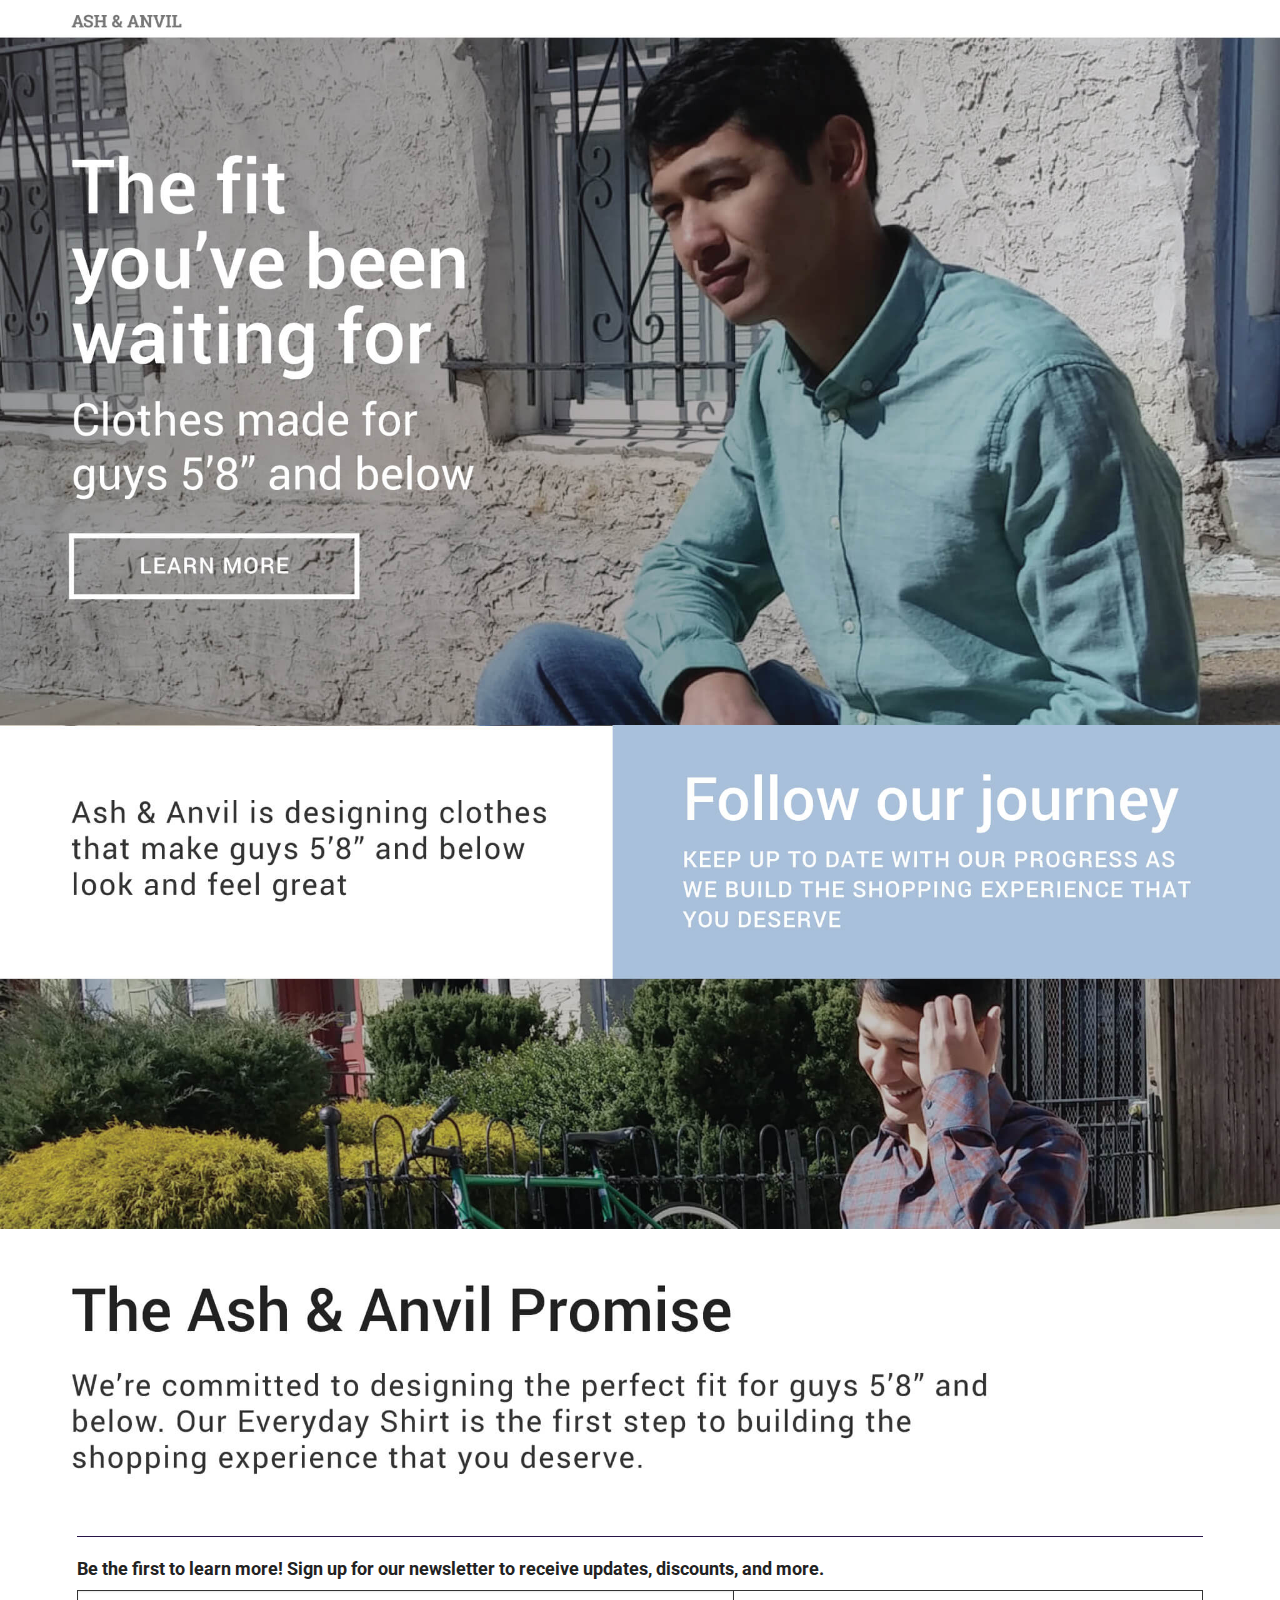
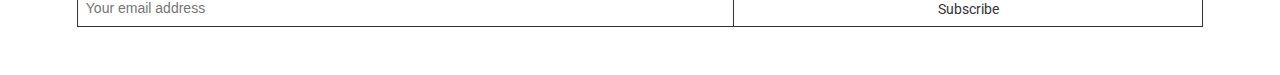
==== commit e6b38e94: "Updating images and content" ====
--- a/index.html
+++ b/index.html
@@ -19,10 +19,8 @@
 		<a href="#" data-reveal-id="signupModal"><img src="images/mobile-hero.jpg" class="mobile" style="width: 100%;" alt="Ash &amp; Anvil - Clothes that actually fit"></a>
 		<a href="#" data-reveal-id="signupModal"><img src="images/hero.jpg" class="desktop" style="width: 100%;" alt="Ash &amp; Anvil - Clothes that actually fit"></a>
 
-		<a href="#"><img src="images/mobile-below-hero.jpg" class="mobile" alt="Follow the Ash &amp; Anvil journey to build the shopping experience guys 5'8&quot; and below deserve" style="width: 100%;"></a>
-		<a href="#"><img src="images/below-hero.jpg" class="desktop" alt="Follow the Ash &amp; Anvil journey to build the shopping experience guys 5'8&quot; and below deserve" style="width: 100%;"></a>
-
-		<img src="images/sub-hero.jpg" class="desktop" style="width: 100%;">
+		<a href="ourjourney.html"><img src="images/mobile-below-hero.jpg" class="mobile" alt="Follow the Ash &amp; Anvil journey to build the shopping experience guys 5'8&quot; and below deserve" style="width: 100%;"></a>
+		<a href="ourjourney.html"><img src="images/below-hero.jpg" class="desktop" alt="Follow the Ash &amp; Anvil journey to build the shopping experience guys 5'8&quot; and below deserve" style="width: 100%;"></a>
 
 		<img src="images/mobile-promise.jpg" class="mobile" alt="The Ash &amp; Anvil Promise - We're empowering guys 5'8&quot; and below to reach their dreams whatever they might be" style="width: 100%;">
 		<img src="images/promise.jpg" class="desktop" alt="The Ash &amp; Anvil Promise - We're empowering guys 5'8&quot; and below to reach their dreams whatever they might be" style="width: 100%;">
@@ -69,7 +67,7 @@
 
 	<div id="signupModal" class="reveal-modal" data-reveal aria-labelledby="modalTitle" aria-hidden="true" role="dialog" style="min-height: inherit;">
 		<h2 id="modalTitle">We're launching soon!</h2>
-		<p class="lead">We’re empowering shorter guys to reach their dreams whatever they might be. Keep up to date with our progress as we build the shopping experience that guys 5’8” and under deserve.</p>
+		<p class="lead">We’re committed to designing the perfect fit for guys 5’8” and below. Our Everyday Shirt is the first step to building the shopping experience that you deserve.</p>
 		
 		<div class="row layout-row" style="padding-top: 0; padding-bottom: 1em;">
 			<div class="large-12 columns embedded">
